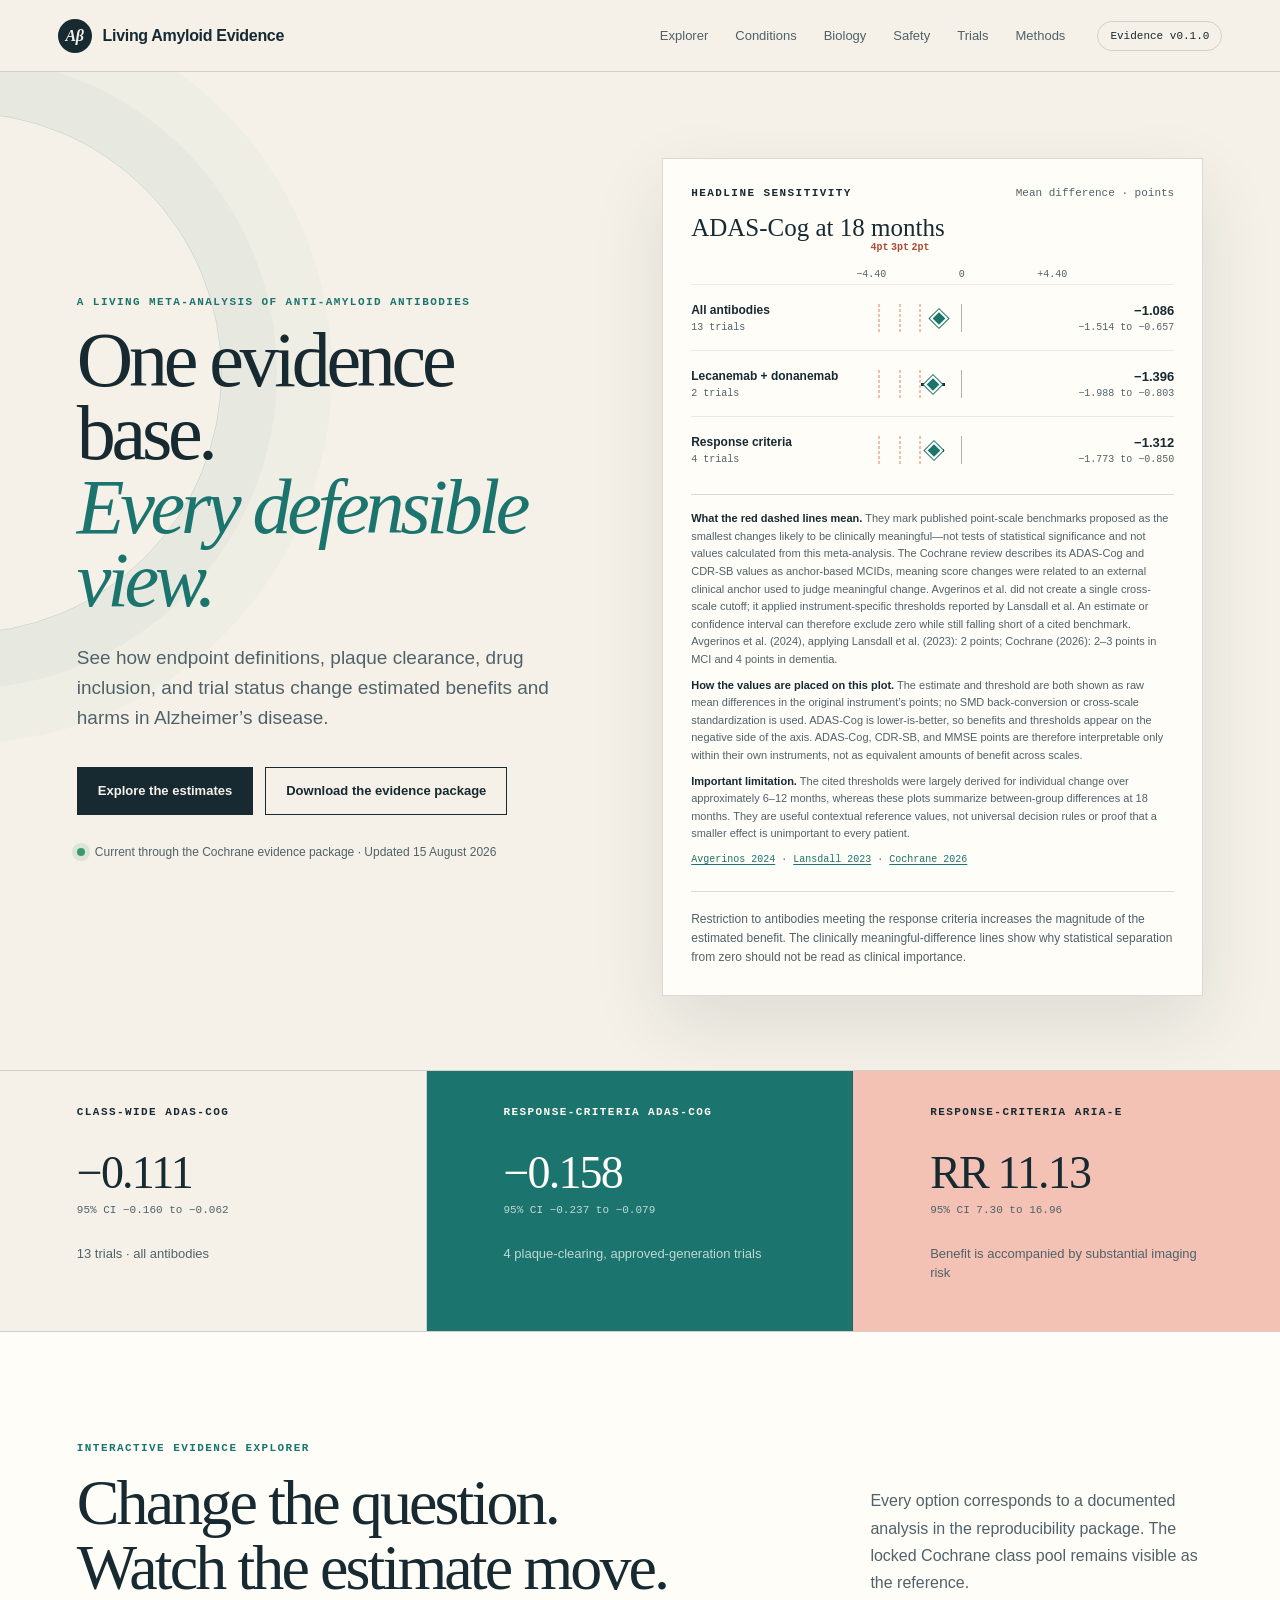
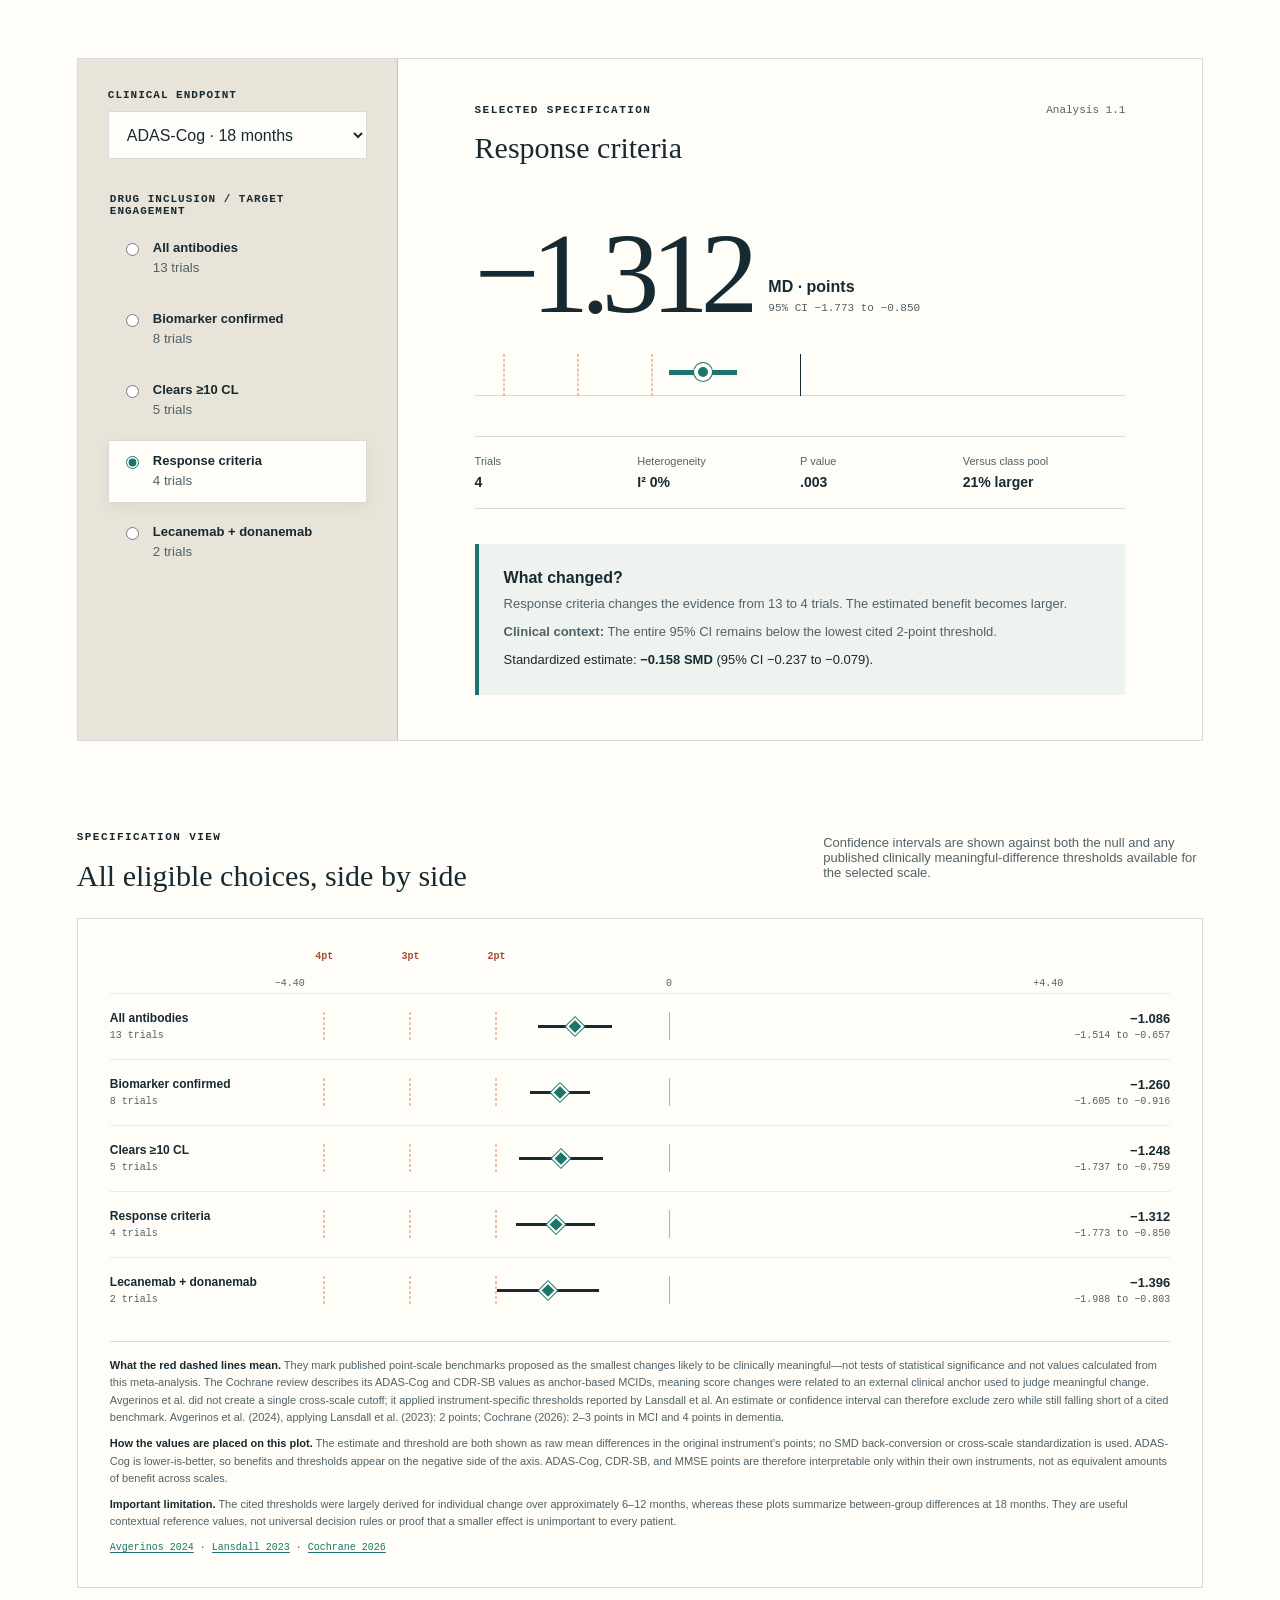
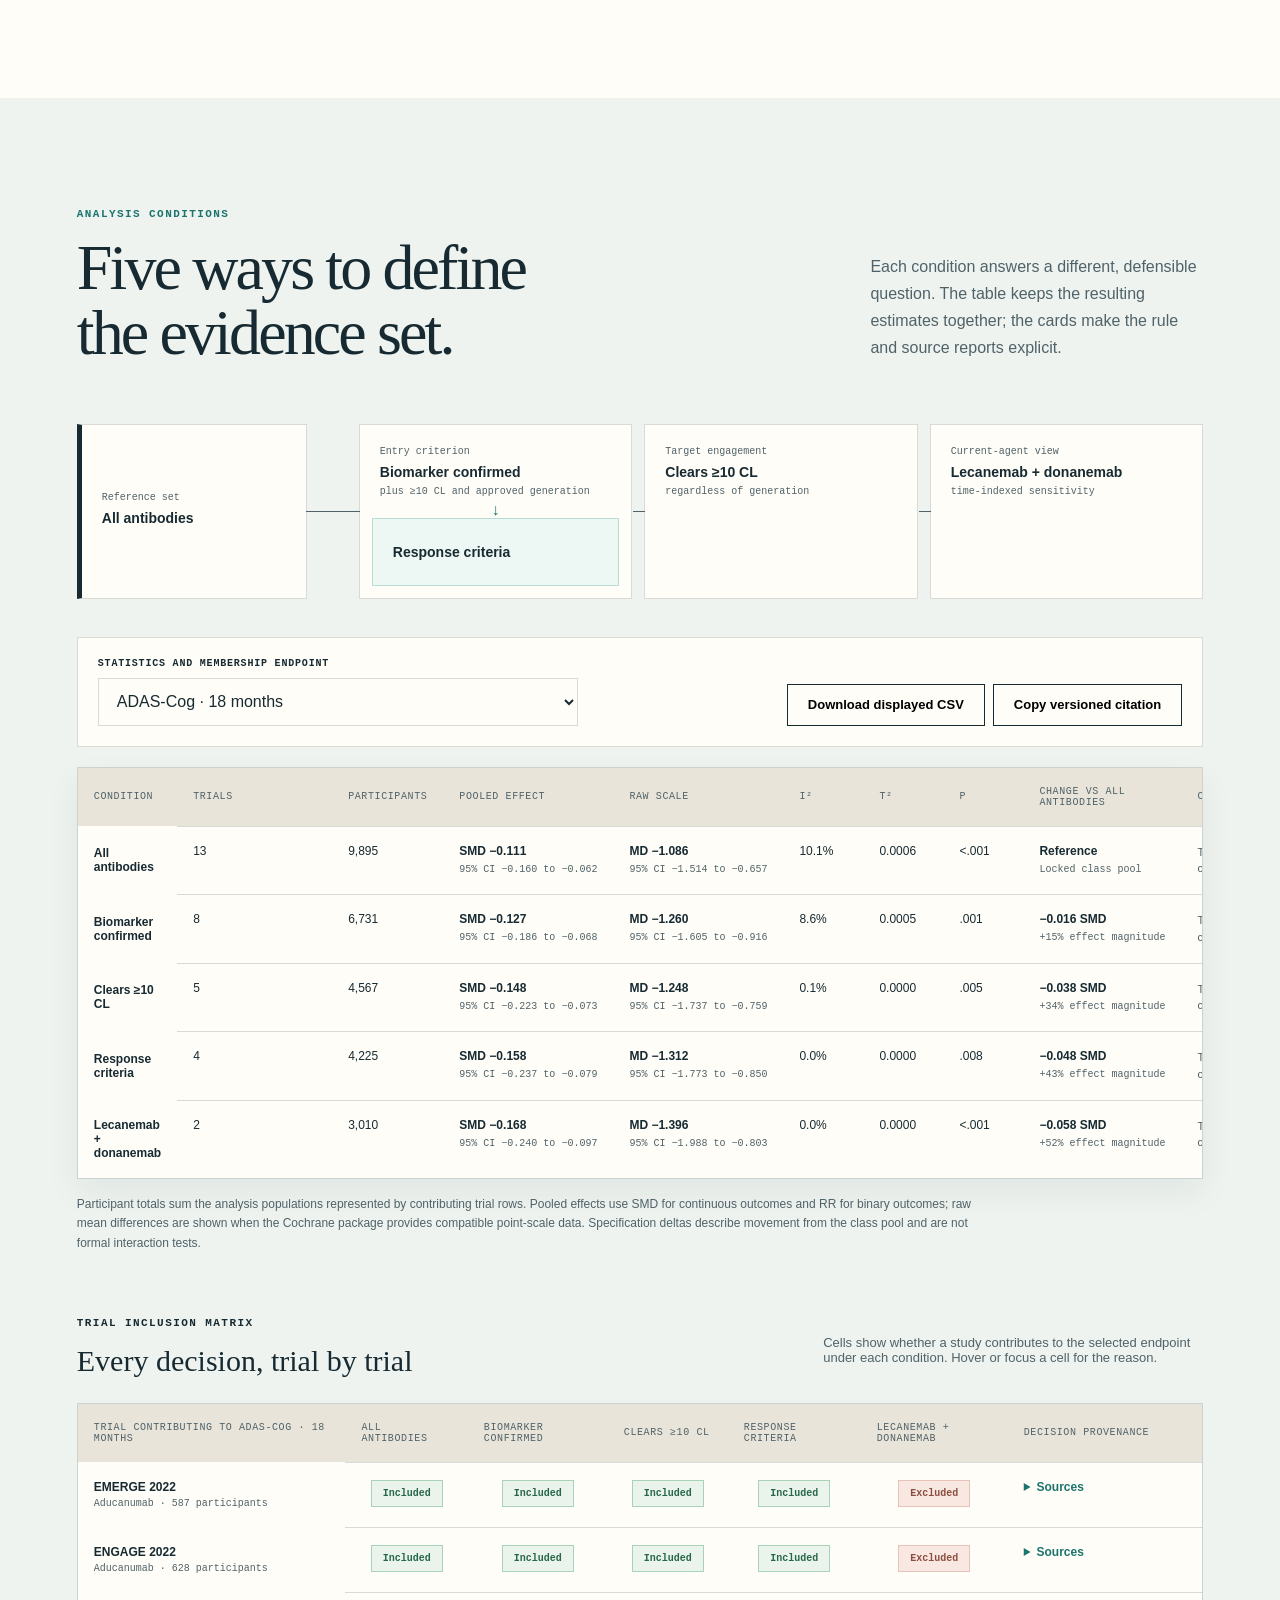
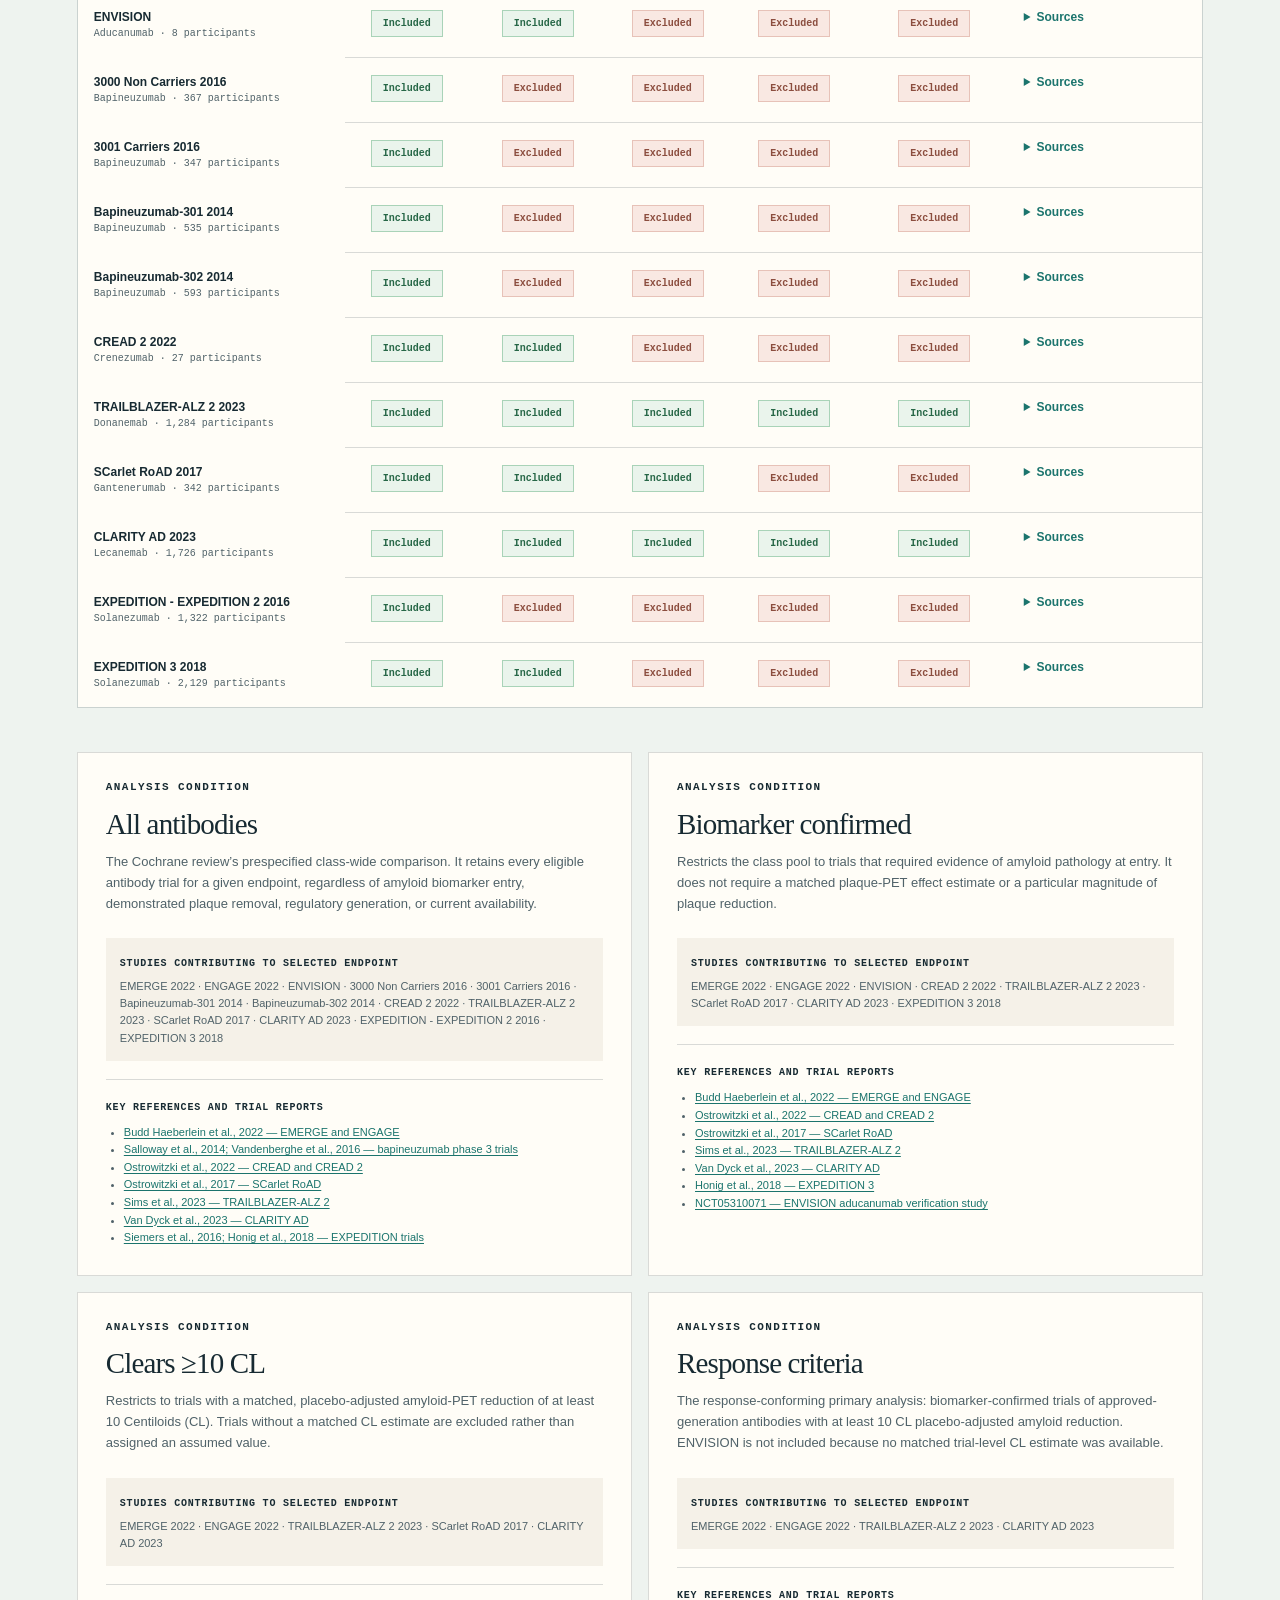
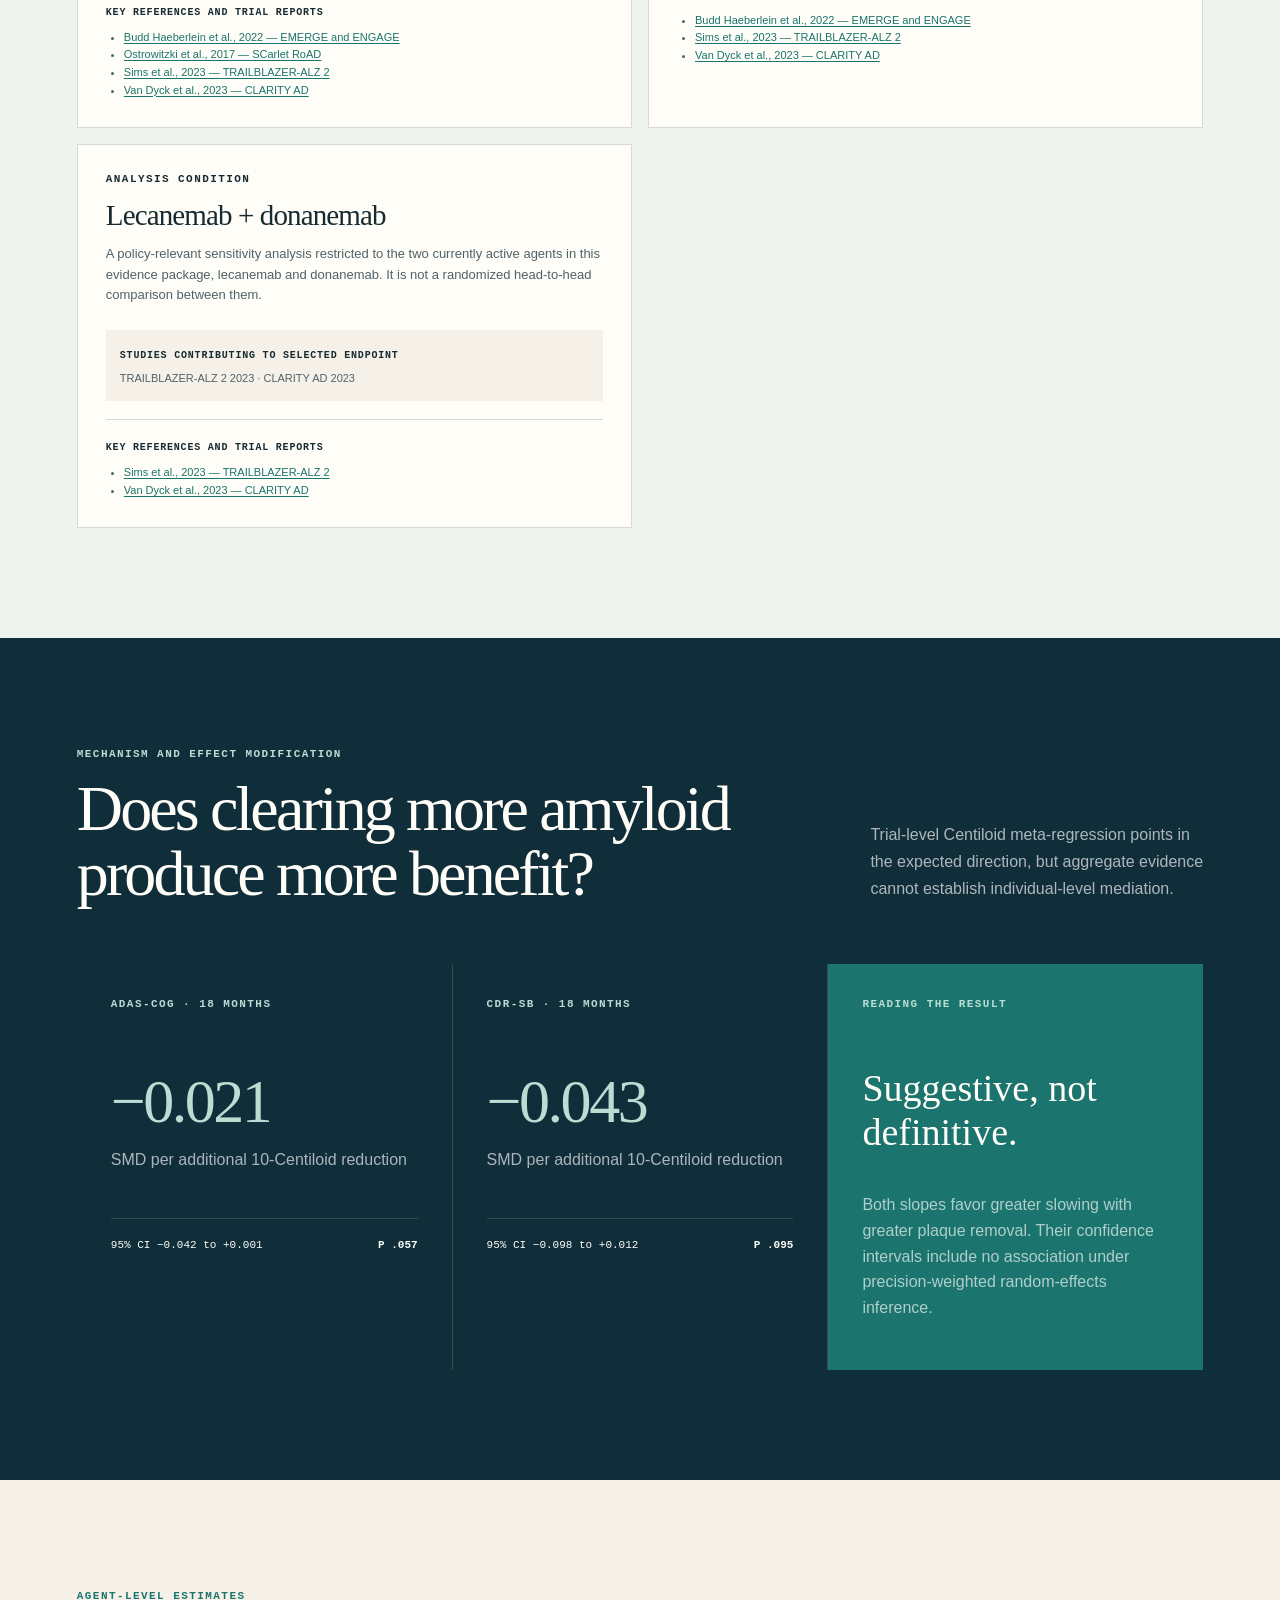
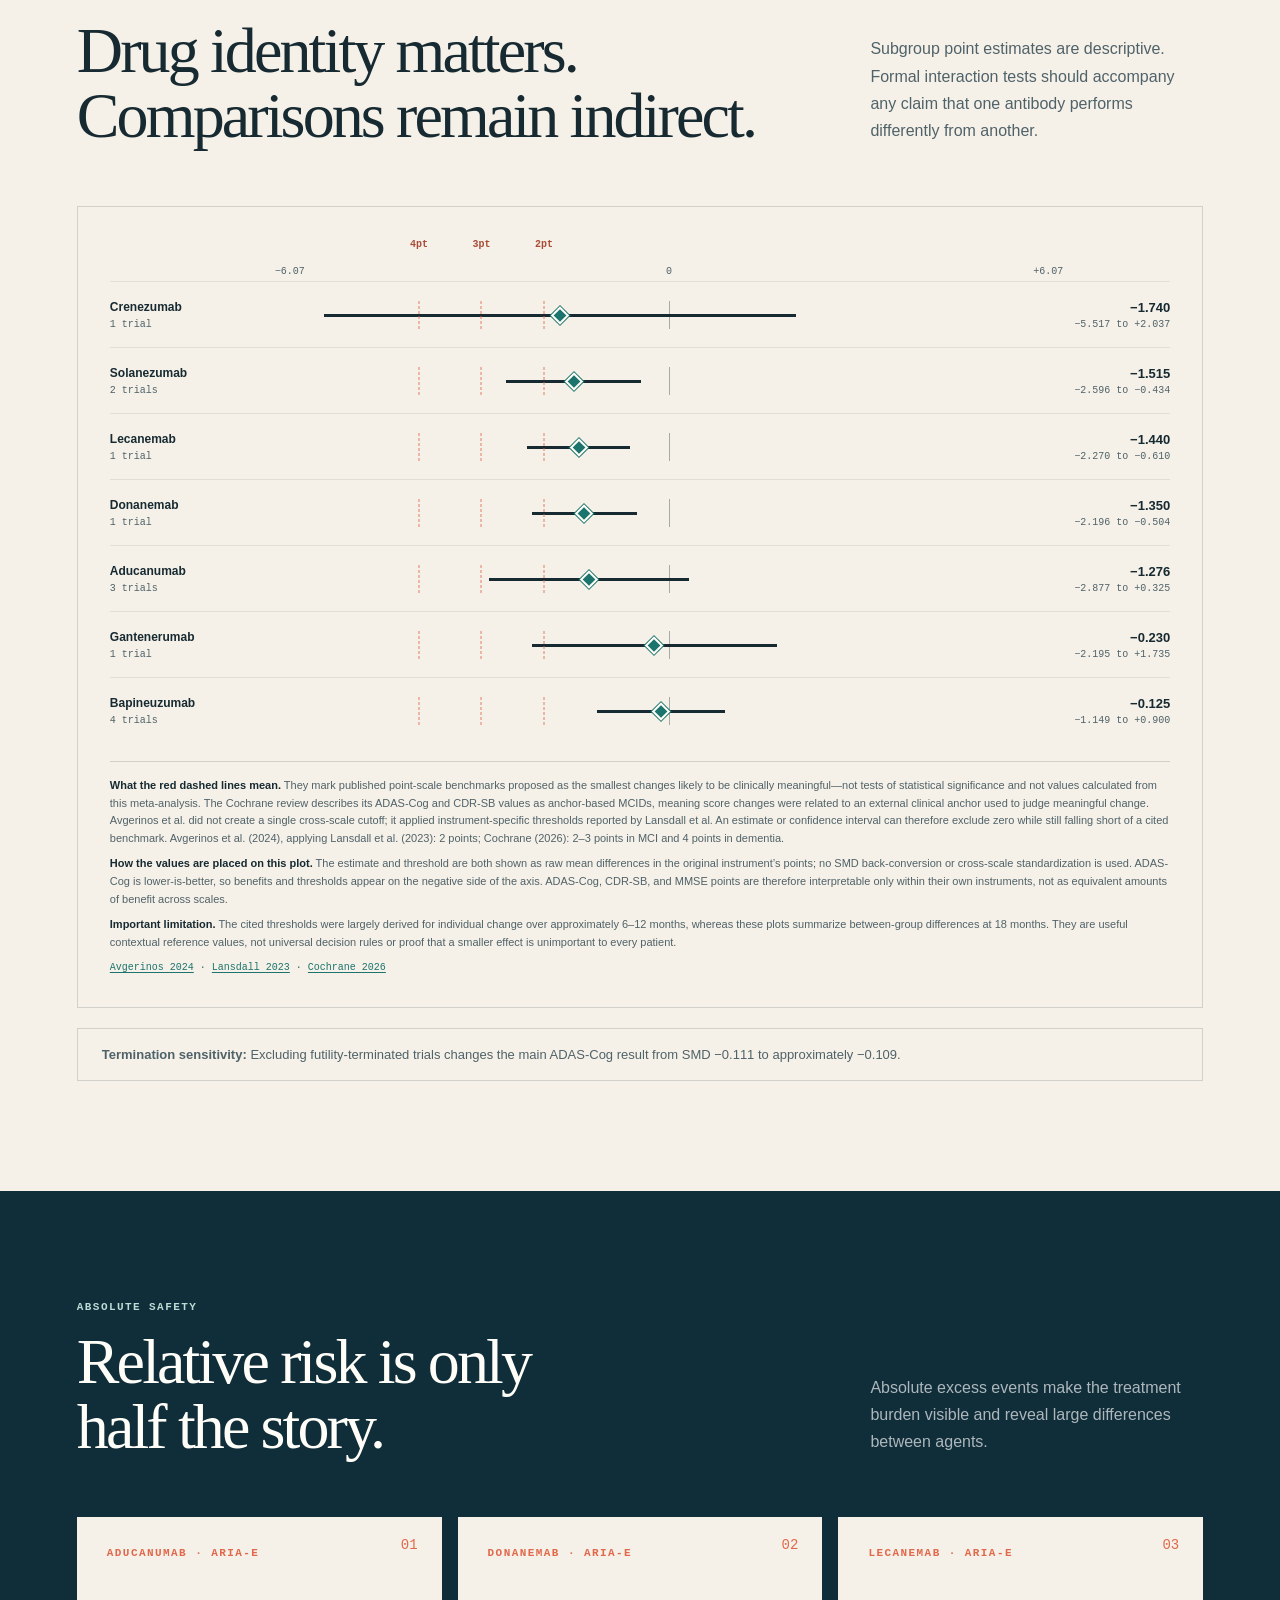
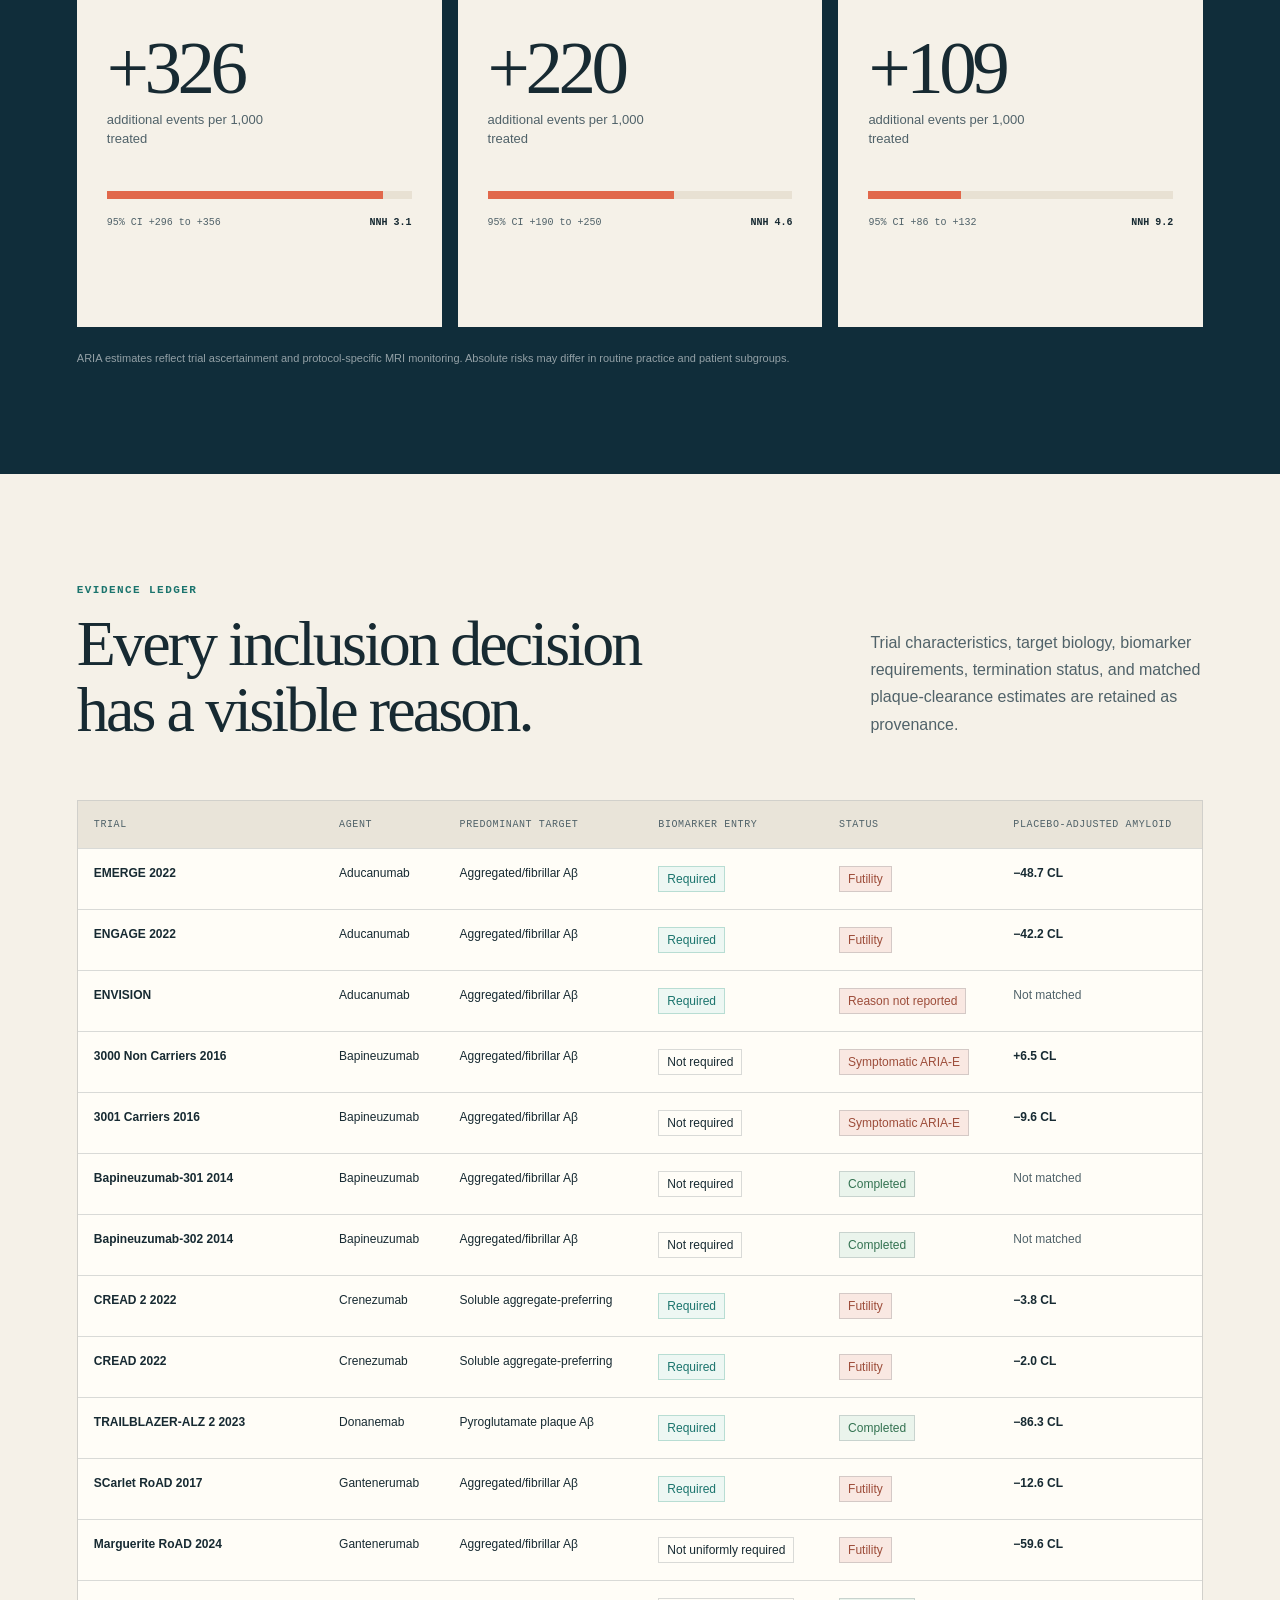
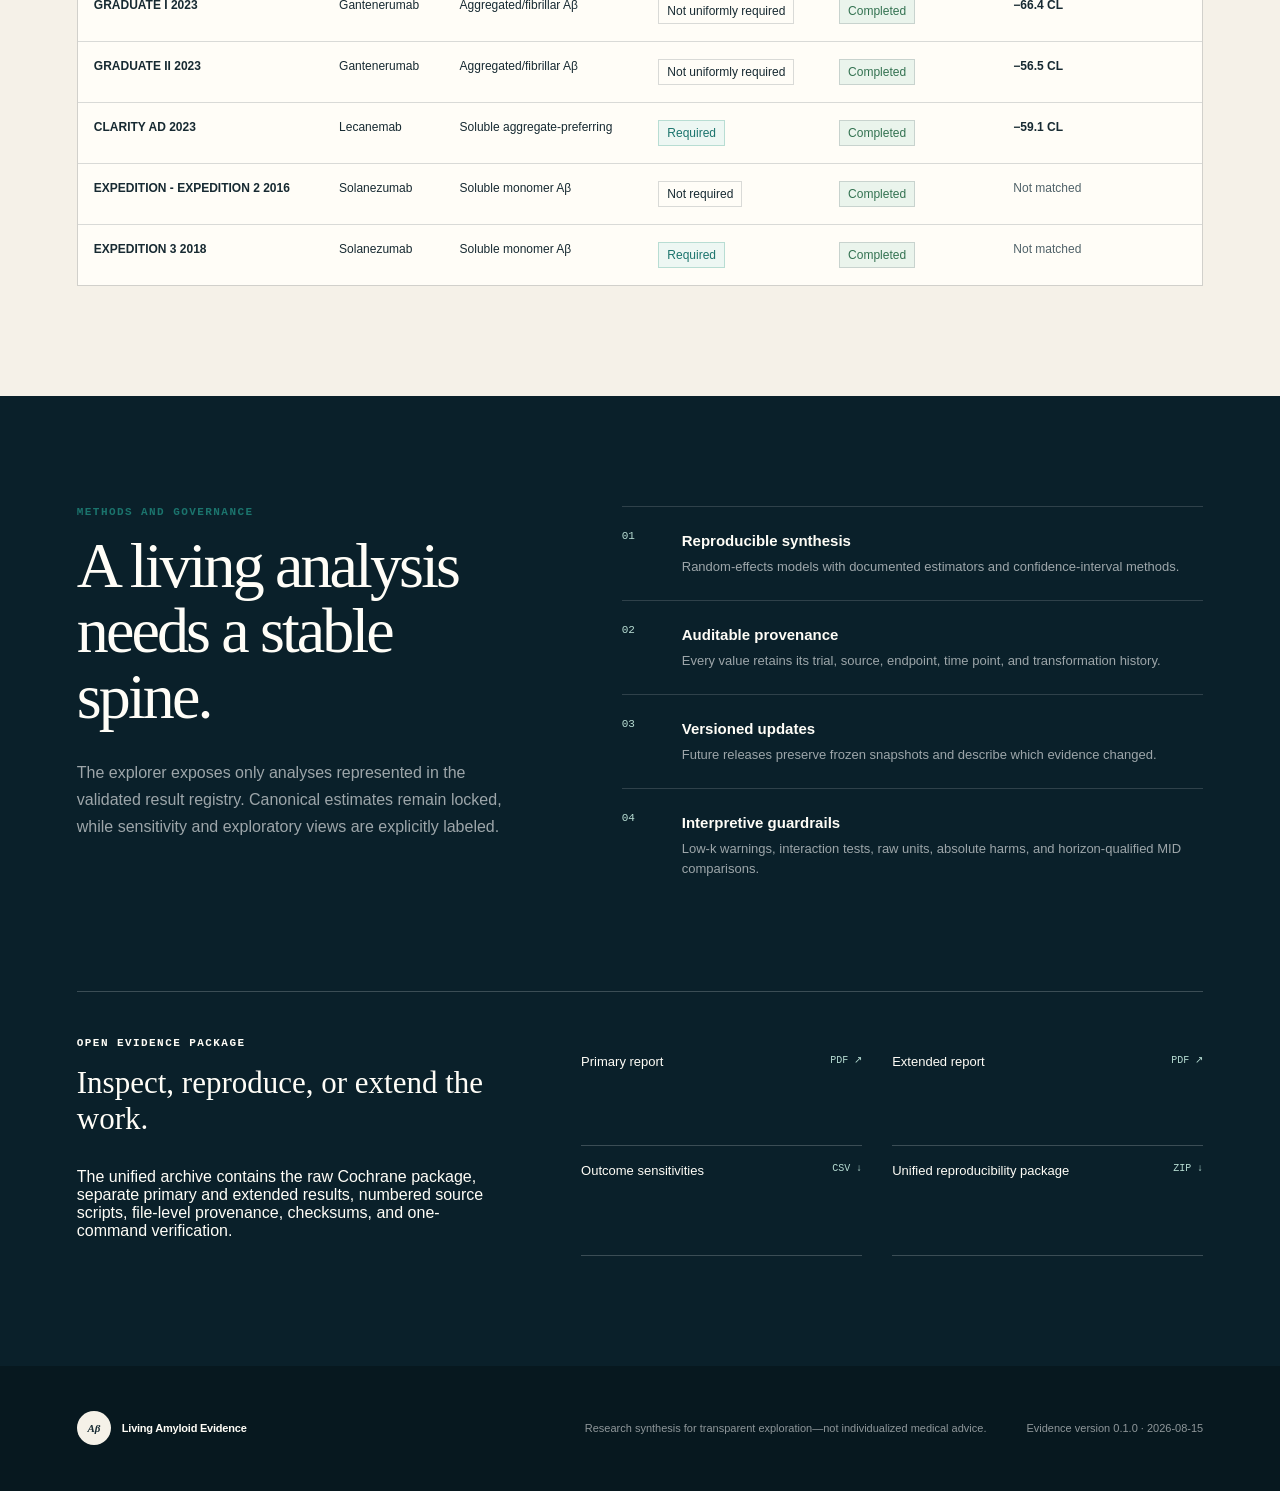
==== public/index.html @ e4ace188 "Add unified end-to-end reproducibility package" ====
<!doctype html>
<html lang="en">
<head>
  <meta charset="utf-8">
  <meta name="viewport" content="width=device-width, initial-scale=1">
  <meta name="description" content="Explore how analytic choices change estimated benefits and harms of anti-amyloid antibodies in Alzheimer’s disease.">
  <meta property="og:type" content="website">
  <meta property="og:title" content="Living Amyloid Evidence">
  <meta property="og:description" content="One evidence base. Every defensible view.">
  <meta property="og:image" content="/og.png">
  <meta name="twitter:card" content="summary_large_image">
  <meta name="twitter:title" content="Living Amyloid Evidence">
  <meta name="twitter:description" content="One evidence base. Every defensible view.">
  <meta name="twitter:image" content="/og.png">
  <title>Living Amyloid Evidence</title>
  <link rel="icon" href="favicon.png">
  <link rel="stylesheet" href="styles.css">
</head>
<body>
<main>
  <header class="site-header">
    <a class="brand" href="#top"><span class="brand-mark">Aβ</span><span>Living Amyloid Evidence</span></a>
    <nav aria-label="Primary navigation"><a href="#explorer">Explorer</a><a href="#conditions">Conditions</a><a href="#biology">Biology</a><a href="#safety">Safety</a><a href="#trials">Trials</a><a href="#methods">Methods</a></nav>
    <span class="version-pill">Evidence v0.1.0</span>
  </header>

  <section class="hero" id="top">
    <div class="hero-copy">
      <p class="kicker">A living meta-analysis of anti-amyloid antibodies</p>
      <h1>One evidence base.<br><em>Every defensible view.</em></h1>
      <p class="hero-lede">See how endpoint definitions, plaque clearance, drug inclusion, and trial status change estimated benefits and harms in Alzheimer’s disease.</p>
      <div class="hero-actions"><a class="button button-primary" href="#explorer">Explore the estimates</a><a class="button button-secondary" href="downloads/reproducibility-package.zip">Download the evidence package</a></div>
      <div class="status-line"><span class="status-dot"></span>Current through the Cochrane evidence package · Updated 15 August 2026</div>
    </div>
    <div class="hero-figure">
      <div class="figure-head"><div><p class="eyebrow">Headline sensitivity</p><h2>ADAS-Cog at 18 months</h2></div><span>Mean difference · points</span></div>
      <div id="hero-forest"></div>
      <p class="figure-note">Restriction to antibodies meeting the response criteria increases the magnitude of the estimated benefit. The clinically meaningful-difference lines show why statistical separation from zero should not be read as clinical importance.</p>
    </div>
  </section>

  <section class="headline-strip" aria-label="Key findings">
    <article class="stat-card"><p class="eyebrow">Class-wide ADAS-Cog</p><div class="stat-value">−0.111</div><p class="interval">95% CI −0.160 to −0.062</p><p>13 trials · all antibodies</p></article>
    <article class="stat-card stat-teal"><p class="eyebrow">Response-criteria ADAS-Cog</p><div class="stat-value">−0.158</div><p class="interval">95% CI −0.237 to −0.079</p><p>4 plaque-clearing, approved-generation trials</p></article>
    <article class="stat-card stat-coral"><p class="eyebrow">Response-criteria ARIA-E</p><div class="stat-value">RR 11.13</div><p class="interval">95% CI 7.30 to 16.96</p><p>Benefit is accompanied by substantial imaging risk</p></article>
  </section>

  <section class="section explorer-section" id="explorer">
    <div class="section-heading"><div><p class="kicker">Interactive evidence explorer</p><h2>Change the question.<br>Watch the estimate move.</h2></div><p>Every option corresponds to a documented analysis in the reproducibility package. The locked Cochrane class pool remains visible as the reference.</p></div>
    <div class="explorer-shell">
      <aside class="controls" aria-label="Analysis choices">
        <label><span>Clinical endpoint</span><select id="outcome-select"></select></label>
        <fieldset><legend>Drug inclusion / target engagement</legend><div id="scenario-controls"></div></fieldset>
      </aside>
      <div class="result-panel" id="selected-result" aria-live="polite"></div>
    </div>
    <div class="all-specifications">
      <div class="subhead"><div><p class="eyebrow">Specification view</p><h3>All eligible choices, side by side</h3></div><p>Confidence intervals are shown against both the null and any published clinically meaningful-difference thresholds available for the selected scale.</p></div>
      <div class="forest-card" id="specification-forest"></div>
    </div>
  </section>

  <section class="section conditions-section" id="conditions">
    <div class="section-heading"><div><p class="kicker">Analysis conditions</p><h2>Five ways to define<br>the evidence set.</h2></div><p>Each condition answers a different, defensible question. The table keeps the resulting estimates together; the cards make the rule and source reports explicit.</p></div>
    <div class="condition-map" aria-label="Relationship among analysis conditions">
      <div class="condition-map-root"><span>Reference set</span><strong>All antibodies</strong></div>
      <div class="condition-map-branches">
        <div class="condition-map-branch"><span>Entry criterion</span><strong>Biomarker confirmed</strong><small>plus ≥10 CL and approved generation</small><div class="condition-map-child"><strong>Response criteria</strong></div></div>
        <div class="condition-map-branch"><span>Target engagement</span><strong>Clears ≥10 CL</strong><small>regardless of generation</small></div>
        <div class="condition-map-branch"><span>Current-agent view</span><strong>Lecanemab + donanemab</strong><small>time-indexed sensitivity</small></div>
      </div>
    </div>
    <div class="condition-toolbar">
      <label><span>Statistics and membership endpoint</span><select id="condition-outcome-select"></select></label>
      <div class="condition-actions"><button class="button button-secondary" id="download-condition-csv" type="button">Download displayed CSV</button><button class="button button-secondary" id="copy-condition-citation" type="button">Copy versioned citation</button></div>
    </div>
    <div id="condition-statistics" aria-live="polite"></div>
    <div class="condition-matrix-block"><div class="subhead"><div><p class="eyebrow">Trial inclusion matrix</p><h3>Every decision, trial by trial</h3></div><p>Cells show whether a study contributes to the selected endpoint under each condition. Hover or focus a cell for the reason.</p></div><div id="condition-matrix"></div></div>
    <div class="condition-cards" id="condition-cards"></div>
  </section>

  <section class="section biology-section" id="biology">
    <div class="section-heading light-heading"><div><p class="kicker">Mechanism and effect modification</p><h2>Does clearing more amyloid<br>produce more benefit?</h2></div><p>Trial-level Centiloid meta-regression points in the expected direction, but aggregate evidence cannot establish individual-level mediation.</p></div>
    <div class="biology-grid" id="biology-grid"></div>
  </section>

  <section class="section" id="agents">
    <div class="section-heading"><div><p class="kicker">Agent-level estimates</p><h2>Drug identity matters.<br>Comparisons remain indirect.</h2></div><p>Subgroup point estimates are descriptive. Formal interaction tests should accompany any claim that one antibody performs differently from another.</p></div>
    <div class="forest-card agent-card" id="agent-forest"></div>
    <div class="termination-note"><strong>Termination sensitivity:</strong> Excluding futility-terminated trials changes the main ADAS-Cog result from SMD −0.111 to approximately −0.109.</div>
  </section>

  <section class="section safety-section" id="safety">
    <div class="section-heading light-heading"><div><p class="kicker">Absolute safety</p><h2>Relative risk is only<br>half the story.</h2></div><p>Absolute excess events make the treatment burden visible and reveal large differences between agents.</p></div>
    <div class="safety-grid" id="safety-grid"></div>
    <p class="section-footnote">ARIA estimates reflect trial ascertainment and protocol-specific MRI monitoring. Absolute risks may differ in routine practice and patient subgroups.</p>
  </section>

  <section class="section trials-section" id="trials">
    <div class="section-heading"><div><p class="kicker">Evidence ledger</p><h2>Every inclusion decision<br>has a visible reason.</h2></div><p>Trial characteristics, target biology, biomarker requirements, termination status, and matched plaque-clearance estimates are retained as provenance.</p></div>
    <div class="table-wrap"><table><thead><tr><th>Trial</th><th>Agent</th><th>Predominant target</th><th>Biomarker entry</th><th>Status</th><th>Placebo-adjusted amyloid</th></tr></thead><tbody id="trial-table"></tbody></table></div>
  </section>

  <section class="section methods-section" id="methods">
    <div class="methods-grid">
      <div><p class="kicker">Methods and governance</p><h2>A living analysis needs a stable spine.</h2><p>The explorer exposes only analyses represented in the validated result registry. Canonical estimates remain locked, while sensitivity and exploratory views are explicitly labeled.</p></div>
      <div class="method-list">
        <div><span>01</span><p><strong>Reproducible synthesis</strong>Random-effects models with documented estimators and confidence-interval methods.</p></div>
        <div><span>02</span><p><strong>Auditable provenance</strong>Every value retains its trial, source, endpoint, time point, and transformation history.</p></div>
        <div><span>03</span><p><strong>Versioned updates</strong>Future releases preserve frozen snapshots and describe which evidence changed.</p></div>
        <div><span>04</span><p><strong>Interpretive guardrails</strong>Low-k warnings, interaction tests, raw units, absolute harms, and horizon-qualified MID comparisons.</p></div>
      </div>
    </div>
    <div class="downloads"><div><p class="eyebrow">Open evidence package</p><h3>Inspect, reproduce, or extend the work.</h3><p>The unified archive contains the raw Cochrane package, separate primary and extended results, numbered source scripts, file-level provenance, checksums, and one-command verification.</p></div><div class="download-links"><a href="downloads/primary-reanalysis-report.pdf">Primary report <span>PDF ↗</span></a><a href="downloads/extended-reanalysis-report.pdf">Extended report <span>PDF ↗</span></a><a href="downloads/outcome-sensitivities.csv">Outcome sensitivities <span>CSV ↓</span></a><a href="downloads/reproducibility-package.zip">Unified reproducibility package <span>ZIP ↓</span></a></div></div>
  </section>

  <footer><div class="brand"><span class="brand-mark">Aβ</span><span>Living Amyloid Evidence</span></div><p>Research synthesis for transparent exploration—not individualized medical advice.</p><p>Evidence version 0.1.0 · 2026-08-15</p></footer>
</main>
<script src="evidence-inline.js"></script>
<script src="app.js" defer></script>
</body>
</html>
---- public/styles.css ----
:root {
  --paper: #f5f1e8;
  --paper-deep: #e8e1d3;
  --ink: #172a32;
  --ink-soft: #506269;
  --navy: #102d3a;
  --teal: #1b746d;
  --teal-light: #b8ddd3;
  --coral: #e1684b;
  --coral-light: #f3c2b4;
  --white: #fffdf7;
  --line: rgba(23, 42, 50, 0.16);
}

* { box-sizing: border-box; }
html { scroll-behavior: smooth; }
body { margin: 0; background: var(--paper); color: var(--ink); font-family: Arial, sans-serif; }
a { color: inherit; text-decoration: none; }
button, select, input { font: inherit; }

.site-header { min-height: 72px; padding: 0 4.5vw; display: flex; align-items: center; gap: 32px; border-bottom: 1px solid var(--line); position: sticky; top: 0; z-index: 20; background: rgba(245, 241, 232, .94); backdrop-filter: blur(12px); }
.brand { display: inline-flex; align-items: center; gap: 11px; font-weight: 750; letter-spacing: -.02em; white-space: nowrap; }
.brand-mark { width: 34px; height: 34px; display: grid; place-items: center; border-radius: 50%; color: var(--paper); background: var(--ink); font-family: Georgia, serif; font-style: italic; }
.site-header nav { display: flex; gap: 27px; margin-left: auto; font-size: 13px; color: var(--ink-soft); }
.site-header nav a:hover { color: var(--coral); }
.version-pill { padding: 8px 12px; border: 1px solid var(--line); border-radius: 999px; font: 11px monospace; }

.hero { min-height: 720px; padding: 86px 6vw 74px; display: grid; grid-template-columns: 1.05fr .95fr; gap: 7vw; align-items: center; overflow: hidden; position: relative; }
.hero::before { content: ""; width: 520px; height: 520px; border: 1px solid rgba(27,116,109,.18); border-radius: 50%; position: absolute; left: -300px; top: 40px; box-shadow: 0 0 0 55px rgba(27,116,109,.035), 0 0 0 110px rgba(27,116,109,.025); }
.hero-copy, .hero-figure { position: relative; }
.kicker, .eyebrow { margin: 0 0 14px; font: 700 11px/1.2 monospace; text-transform: uppercase; letter-spacing: .13em; }
.kicker { color: var(--teal); }
h1, h2, h3, p { margin-top: 0; }
h1 { margin-bottom: 26px; max-width: 760px; font: 500 clamp(54px, 6.1vw, 92px)/.94 Georgia, serif; letter-spacing: -.055em; }
h1 em { color: var(--teal); font-weight: 400; }
.hero-lede { max-width: 650px; color: var(--ink-soft); font-size: 19px; line-height: 1.6; }
.hero-actions { display: flex; gap: 12px; flex-wrap: wrap; margin-top: 33px; }
.button { display: inline-flex; min-height: 48px; padding: 0 20px; justify-content: center; align-items: center; border: 1px solid var(--ink); font-size: 13px; font-weight: 700; transition: .2s ease; }
.button-primary { color: var(--paper); background: var(--ink); }
.button-primary:hover { background: var(--teal); border-color: var(--teal); }
.button-secondary:hover { background: var(--white); }
.status-line { display: flex; align-items: center; gap: 10px; margin-top: 30px; color: var(--ink-soft); font-size: 12px; }
.status-dot { width: 8px; height: 8px; border-radius: 50%; background: #3b9a6d; box-shadow: 0 0 0 5px rgba(59,154,109,.14); }

.hero-figure { padding: 28px; background: var(--white); border: 1px solid var(--line); box-shadow: 0 28px 70px rgba(23,42,50,.10); }
.figure-head, .result-topline, .subhead { display: flex; align-items: flex-start; justify-content: space-between; gap: 24px; }
.figure-head h2 { margin: 0; font: 500 25px Georgia, serif; }
.figure-head > span, .analysis-id { color: var(--ink-soft); font: 11px monospace; }
.hero-axis { margin: 28px 108px 8px 165px; display: flex; justify-content: space-between; color: var(--ink-soft); font: 10px monospace; }
.figure-note { margin: 24px 0 0; padding-top: 18px; border-top: 1px solid var(--line); color: var(--ink-soft); font-size: 12px; line-height: 1.6; }

.headline-strip { display: grid; grid-template-columns: repeat(3, 1fr); border-top: 1px solid var(--line); border-bottom: 1px solid var(--line); }
.stat-card { min-height: 260px; padding: 35px 6vw; border-right: 1px solid var(--line); }
.stat-card:last-child { border-right: 0; }
.stat-value { margin: 26px 0 5px; font: 500 46px Georgia, serif; letter-spacing: -.04em; }
.stat-card .interval { color: var(--ink-soft); font: 11px monospace; }
.stat-card > p:last-child { max-width: 320px; margin-top: 28px; color: var(--ink-soft); font-size: 13px; line-height: 1.5; }
.stat-teal { background: var(--teal); color: var(--white); }
.stat-teal .interval, .stat-teal > p:last-child { color: rgba(255,255,255,.72); }
.stat-coral { background: var(--coral-light); }

.section { padding: 110px 6vw; }
.section-heading { display: grid; grid-template-columns: 1.35fr .65fr; gap: 8vw; align-items: end; margin-bottom: 58px; }
.section-heading h2 { margin: 0; font: 500 clamp(42px, 5vw, 68px)/1.02 Georgia, serif; letter-spacing: -.045em; }
.section-heading > p { margin: 0 0 4px; color: var(--ink-soft); line-height: 1.7; }

.explorer-section { background: var(--white); }
.explorer-shell { display: grid; grid-template-columns: 320px 1fr; border: 1px solid var(--line); min-height: 610px; }
.controls { padding: 30px; background: #e9e4d9; border-right: 1px solid var(--line); }
.controls > label > span, fieldset legend { display: block; margin-bottom: 10px; font: 700 11px monospace; text-transform: uppercase; letter-spacing: .09em; }
select { width: 100%; min-height: 48px; padding: 0 14px; border: 1px solid var(--line); background: var(--white); color: var(--ink); border-radius: 0; }
fieldset { border: 0; padding: 0; margin: 34px 0 0; }
.radio-card { min-height: 63px; margin-bottom: 8px; padding: 12px; display: flex; gap: 11px; align-items: flex-start; border: 1px solid transparent; cursor: pointer; }
.radio-card input { accent-color: var(--teal); margin-top: 3px; }
.radio-card span { display: flex; flex-direction: column; gap: 4px; }
.radio-card strong { font-size: 13px; line-height: 1.25; }
.radio-card small { color: var(--ink-soft); }
.radio-selected { background: var(--white); border-color: var(--line); box-shadow: 0 5px 15px rgba(23,42,50,.05); }
.result-panel { padding: 45px 6vw; }
.result-topline h3, .subhead h3 { margin: 0; font: 500 30px Georgia, serif; }
.big-estimate { margin: 68px 0 35px; display: flex; align-items: flex-end; gap: 18px; }
.big-estimate > span { font: 500 clamp(72px, 9vw, 128px)/.7 Georgia, serif; letter-spacing: -.07em; }
.big-estimate > div { display: flex; flex-direction: column; gap: 6px; }
.big-estimate small { color: var(--ink-soft); font: 11px monospace; }
.estimate-ruler { height: 42px; margin: 40px 0; position: relative; border-bottom: 1px solid var(--line); }
.ruler-null { width: 1px; height: 42px; position: absolute; left: 50%; bottom: -1px; background: var(--ink); }
.ruler-ci { height: 5px; position: absolute; top: 16px; background: var(--teal); }
.ruler-point { width: 18px; height: 18px; position: absolute; top: 9px; transform: translateX(-50%); border: 4px solid var(--white); border-radius: 50%; background: var(--teal); box-shadow: 0 0 0 1px var(--teal); }
.metric-grid { display: grid; grid-template-columns: repeat(4, 1fr); border-top: 1px solid var(--line); border-bottom: 1px solid var(--line); }
.metric-grid div { padding: 18px 16px 18px 0; display: flex; flex-direction: column; gap: 7px; }
.metric-grid span { color: var(--ink-soft); font-size: 11px; }
.metric-grid strong { font-size: 14px; }
.interpretation { margin-top: 35px; padding: 25px; background: #eef3ef; border-left: 4px solid var(--teal); }
.interpretation p { margin: 7px 0 0; max-width: 760px; color: var(--ink-soft); font-size: 13px; line-height: 1.6; }
.interpretation .raw-note { color: var(--ink); }
.all-specifications { margin-top: 90px; }
.subhead { align-items: end; margin-bottom: 25px; }
.subhead > p { max-width: 380px; color: var(--ink-soft); font-size: 13px; }

.conditions-section { background: #eef3ef; }
.condition-map { margin-bottom: 38px; display: grid; grid-template-columns: 230px 1fr; gap: 52px; align-items: stretch; }
.condition-map-root, .condition-map-branch, .condition-map-child { padding: 20px; position: relative; border: 1px solid var(--line); background: var(--white); }
.condition-map-root { display: flex; flex-direction: column; justify-content: center; border-left: 5px solid var(--ink); }
.condition-map-root::after { content: ""; width: 52px; position: absolute; top: 50%; left: 100%; border-top: 1px solid var(--ink-soft); }
.condition-map span, .condition-map small { display: block; color: var(--ink-soft); font: 10px/1.45 monospace; }
.condition-map strong { display: block; margin: 5px 0; font-size: 14px; }
.condition-map-branches { display: grid; grid-template-columns: repeat(3, minmax(0,1fr)); gap: 12px; }
.condition-map-branch::before { content: ""; width: 12px; position: absolute; top: 50%; right: 100%; border-top: 1px solid var(--ink-soft); }
.condition-map-child { margin: 18px -8px -8px; border-color: var(--teal-light); background: #edf7f3; }
.condition-map-child::before { content: "↓"; position: absolute; bottom: 100%; left: 50%; color: var(--teal); transform: translateX(-50%); }
.condition-toolbar { margin-bottom: 20px; padding: 20px; display: flex; align-items: end; justify-content: space-between; gap: 24px; border: 1px solid var(--line); background: var(--white); }
.condition-toolbar label { min-width: min(480px, 100%); }
.condition-toolbar label > span { display: block; margin-bottom: 9px; font: 700 10px monospace; text-transform: uppercase; letter-spacing: .08em; }
.condition-actions { display: flex; gap: 8px; flex-wrap: wrap; justify-content: flex-end; }
.condition-actions .button { min-height: 42px; background: transparent; cursor: pointer; }
.condition-table-wrap { box-shadow: 0 14px 32px rgba(23,42,50,.06); }
.condition-table-wrap th[scope="row"] { color: var(--ink); background: var(--white); font: 700 12px Arial, sans-serif; text-transform: none; letter-spacing: 0; }
.condition-table-wrap td { min-width: 155px; }
.condition-table-wrap td small { display: block; margin-top: 5px; color: var(--ink-soft); font: 10px/1.45 monospace; white-space: nowrap; }
.condition-table-wrap td:nth-child(3), .condition-table-wrap td:nth-child(6), .condition-table-wrap td:nth-child(7), .condition-table-wrap td:nth-child(8) { min-width: 80px; }
.threshold-status { display: block; min-width: 235px; color: var(--ink-soft); font-size: 11px; line-height: 1.5; }
.condition-table-note { max-width: 920px; margin: 16px 0 0; color: var(--ink-soft); font-size: 12px; line-height: 1.6; }
.condition-matrix-block { margin-top: 64px; }
.matrix-wrap table { min-width: 1160px; }
.matrix-wrap th[scope="row"] { min-width: 220px; color: var(--ink); background: var(--white); font: 400 12px Arial, sans-serif; text-transform: none; letter-spacing: 0; }
.matrix-wrap th[scope="row"] strong, .matrix-wrap th[scope="row"] small { display: block; }
.matrix-wrap th[scope="row"] small { margin-top: 4px; color: var(--ink-soft); font: 10px monospace; }
.matrix-wrap td { min-width: 120px; text-align: center; }
.matrix-wrap td:last-child { min-width: 230px; text-align: left; }
.matrix-decision { min-width: 72px; padding: 7px 9px; display: inline-flex; justify-content: center; position: relative; border: 1px solid; font: 700 10px monospace; cursor: help; outline: 0; }
.matrix-included { color: #276747; border-color: #a9d3b8; background: #eaf4ec; }
.matrix-excluded { color: #8b4d3e; border-color: #e7c2b8; background: #f9e8e2; }
.matrix-tooltip { width: 245px; padding: 11px 13px; display: none; position: absolute; left: 50%; bottom: calc(100% + 8px); z-index: 20; color: var(--white); background: var(--ink); font: 11px/1.45 Arial, sans-serif; text-align: left; transform: translateX(-50%); box-shadow: 0 10px 25px rgba(23,42,50,.2); }
.matrix-decision:hover .matrix-tooltip, .matrix-decision:focus-visible .matrix-tooltip { display: block; }
.matrix-decision:focus-visible { outline: 2px solid rgba(27,116,109,.35); outline-offset: 2px; }
.provenance summary { color: var(--teal); font-weight: 700; cursor: pointer; }
.provenance dl { min-width: 330px; margin: 12px 0 0; padding: 13px; position: absolute; right: 24px; z-index: 10; border: 1px solid var(--line); background: var(--white); box-shadow: 0 12px 30px rgba(23,42,50,.14); }
.provenance dl div { margin-bottom: 9px; }
.provenance dl div:last-child { margin-bottom: 0; }
.provenance dt { color: var(--ink-soft); font: 700 9px monospace; text-transform: uppercase; }
.provenance dd { margin: 2px 0 0; font-size: 10px; line-height: 1.45; }
.provenance a { color: var(--teal); text-decoration: underline; }
.condition-cards { margin-top: 44px; display: grid; grid-template-columns: repeat(2, minmax(0, 1fr)); gap: 16px; }
.condition-card { min-height: 275px; padding: 28px; border: 1px solid var(--line); background: var(--white); }
.condition-card h3 { margin: 0 0 13px; font: 500 29px/1.05 Georgia, serif; letter-spacing: -.03em; }
.condition-card > p:not(.eyebrow) { max-width: 600px; margin-bottom: 24px; color: var(--ink-soft); font-size: 13px; line-height: 1.6; }
.condition-references { padding-top: 16px; border-top: 1px solid var(--line); }
.condition-study-list { margin-bottom: 18px; padding: 14px; background: var(--paper); }
.condition-study-list strong, .condition-references > strong { font: 700 10px monospace; text-transform: uppercase; letter-spacing: .08em; }
.condition-study-list p { margin: 8px 0 0; color: var(--ink-soft); font-size: 11px; line-height: 1.55; }
.condition-references > strong { font: 700 10px monospace; text-transform: uppercase; letter-spacing: .08em; }
.condition-references ul { margin: 10px 0 0; padding-left: 18px; color: var(--ink-soft); font-size: 11px; line-height: 1.6; }
.condition-references a { color: var(--teal); text-decoration: underline; text-underline-offset: 2px; }

.forest-card { padding: 32px; border: 1px solid var(--line); background: var(--white); }
.forest-axis { height: 42px; margin-left: 180px; margin-right: 122px; position: relative; color: var(--ink-soft); font: 10px monospace; }
.forest-axis span { position: absolute; }
.forest-axis .axis-limit, .forest-axis .axis-null { bottom: 4px; transform: translateX(-50%); }
.forest-axis .axis-limit-right { transform: translateX(50%); }
.threshold-axis-label { top: 0; width: 38px; color: #a94b37; text-align: center; font: 700 10px/1.2 monospace; transform: translateX(-50%); }
.forest-row { min-height: 66px; display: grid; grid-template-columns: 165px minmax(180px, 1fr) 108px; gap: 15px; align-items: center; border-top: 1px solid rgba(23,42,50,.09); }
.forest-label, .forest-value { display: flex; flex-direction: column; gap: 4px; }
.forest-label strong { font-size: 12px; line-height: 1.25; }
.forest-label span, .forest-value span { color: var(--ink-soft); font: 10px monospace; }
.forest-value { text-align: right; }
.forest-value strong { font-size: 13px; }
.forest-track { height: 28px; position: relative; }
.null-line { width: 1px; height: 28px; position: absolute; left: 50%; top: 0; background: rgba(23,42,50,.35); }
.meaningful-line { width: 14px; height: 28px; margin-left: -7px; position: absolute; top: 0; z-index: 5; cursor: help; outline: 0; }
.meaningful-line::before { content: ""; height: 100%; position: absolute; top: 0; left: 50%; border-left: 1px dashed var(--coral); opacity: .85; transform: translateX(-50%); transition: border-width .12s ease, opacity .12s ease; }
.meaningful-line:hover::before, .meaningful-line:focus-visible::before { border-left-width: 3px; opacity: 1; }
.meaningful-line:focus-visible { outline: 2px solid rgba(225,104,75,.28); outline-offset: 2px; }
.threshold-tooltip { width: 270px; padding: 12px 14px; display: none; position: absolute; bottom: calc(100% + 9px); z-index: 30; color: var(--white); background: var(--ink); box-shadow: 0 10px 28px rgba(23,42,50,.2); font: 11px/1.45 Arial, sans-serif; pointer-events: none; }
.threshold-tooltip::after { content: ""; width: 9px; height: 9px; position: absolute; bottom: -4px; background: var(--ink); transform: rotate(45deg); }
.threshold-tooltip strong, .threshold-tooltip span { display: block; position: static; }
.threshold-tooltip strong { margin-bottom: 5px; color: var(--coral-light); font-size: 11px; }
.tooltip-open-right .threshold-tooltip { left: 50%; }
.tooltip-open-right .threshold-tooltip::after { left: 8px; }
.tooltip-open-left .threshold-tooltip { right: 50%; }
.tooltip-open-left .threshold-tooltip::after { right: 8px; }
.meaningful-line:hover .threshold-tooltip, .meaningful-line:focus-visible .threshold-tooltip { display: block; }
.ci-line { height: 3px; position: absolute; top: 13px; z-index: 2; background: var(--ink); }
.point { width: 13px; height: 13px; position: absolute; top: 8px; z-index: 3; transform: translateX(-50%) rotate(45deg); border: 2px solid var(--white); box-shadow: 0 0 0 1px currentColor; }
.point-good { background: var(--teal); color: var(--teal); }
.point-neutral { background: var(--coral); color: var(--coral); }
.threshold-note { margin: 18px 0 0; padding-top: 15px; border-top: 1px solid var(--line); color: var(--ink-soft); font: 11px/1.6 Arial, sans-serif; }
.threshold-note p { margin: 0 0 8px; }
.threshold-note p:last-of-type { margin-bottom: 0; }
.threshold-note strong { color: var(--ink); }
.threshold-sources { display: block; margin-top: 9px; font: 10px/1.5 monospace; }
.threshold-sources a { color: var(--teal); text-decoration: underline; text-underline-offset: 2px; }
.threshold-none { border-left: 3px solid var(--paper-deep); padding-left: 12px; }
.hero-figure .threshold-note { margin-top: 12px; }
.ruler-meaningful { height: 42px; top: 0; }

.biology-section, .safety-section { color: var(--white); background: var(--navy); }
.light-heading .kicker, .biology-section .eyebrow, .safety-section .eyebrow { color: var(--teal-light); }
.light-heading > p { color: rgba(255,255,255,.66); }
.biology-grid { display: grid; grid-template-columns: repeat(3, 1fr); gap: 1px; background: rgba(255,255,255,.15); }
.slope-card, .biology-note { min-height: 360px; padding: 34px; background: var(--navy); }
.slope-number { margin: 55px 0 10px; color: var(--teal-light); font: 500 62px Georgia, serif; letter-spacing: -.04em; }
.slope-card > p:not(.eyebrow), .biology-note > p:not(.eyebrow) { color: rgba(255,255,255,.65); line-height: 1.6; }
.slope-meta { margin-top: 45px; padding-top: 20px; display: flex; justify-content: space-between; gap: 20px; border-top: 1px solid rgba(255,255,255,.15); font: 11px monospace; }
.biology-note { background: var(--teal); }
.biology-note h3 { margin-top: 55px; font: 500 38px Georgia, serif; }
.target-summary { margin-top: 30px; color: rgba(255,255,255,.65); font-size: 12px; line-height: 1.7; }
.target-summary strong { color: var(--white); }
.agent-card { background: transparent; }
.termination-note { margin-top: 20px; padding: 18px 24px; border: 1px solid var(--line); color: var(--ink-soft); font-size: 13px; }

.safety-grid { display: grid; grid-template-columns: repeat(3, 1fr); gap: 16px; }
.safety-card { min-height: 410px; padding: 30px; position: relative; color: var(--ink); background: var(--paper); }
.safety-rank { position: absolute; top: 20px; right: 24px; color: var(--coral); font: 14px monospace; }
.safety-card .eyebrow { color: var(--coral); }
.risk-number { margin-top: 65px; font: 500 75px Georgia, serif; letter-spacing: -.06em; }
.risk-unit { max-width: 180px; color: var(--ink-soft); font-size: 13px; line-height: 1.45; }
.risk-bar { height: 8px; margin: 42px 0 18px; background: var(--paper-deep); }
.risk-bar span { display: block; height: 100%; background: var(--coral); }
.risk-meta { display: flex; justify-content: space-between; gap: 15px; color: var(--ink-soft); font: 10px monospace; }
.risk-meta strong { color: var(--ink); }
.section-footnote { margin: 25px 0 0; color: rgba(255,255,255,.55); font-size: 11px; }

.trials-section { background: var(--paper); }
.table-wrap { overflow-x: auto; border: 1px solid var(--line); }
table { width: 100%; border-collapse: collapse; background: var(--white); font-size: 12px; }
th { padding: 18px 16px; text-align: left; color: var(--ink-soft); background: #e9e4d9; font: 10px monospace; text-transform: uppercase; letter-spacing: .06em; }
td { padding: 17px 16px; border-top: 1px solid var(--line); vertical-align: top; }
.tag { display: inline-flex; padding: 5px 8px; border: 1px solid var(--line); white-space: nowrap; }
.tag-teal { color: var(--teal); border-color: var(--teal-light); background: #edf7f3; }
.tag-clear { color: #337251; background: #eaf4ec; }
.tag-warn { color: #9d4d3a; background: #f9e8e2; }
.muted { color: var(--ink-soft); }

.methods-section { color: var(--white); background: #0a202a; }
.methods-grid { display: grid; grid-template-columns: .85fr 1.15fr; gap: 9vw; }
.methods-grid h2 { margin: 0 0 30px; font: 500 clamp(42px, 5vw, 68px)/1.02 Georgia, serif; letter-spacing: -.045em; }
.methods-grid > div:first-child > p:last-child { max-width: 540px; color: rgba(255,255,255,.6); line-height: 1.7; }
.method-list > div { padding: 23px 0; display: grid; grid-template-columns: 45px 1fr; gap: 15px; border-top: 1px solid rgba(255,255,255,.15); }
.method-list span { color: var(--teal-light); font: 11px monospace; }
.method-list p { margin: 0; color: rgba(255,255,255,.6); font-size: 13px; line-height: 1.5; }
.method-list strong { display: block; margin-bottom: 5px; color: var(--white); font-size: 15px; }
.downloads { margin-top: 90px; padding-top: 45px; display: grid; grid-template-columns: .8fr 1.2fr; gap: 7vw; border-top: 1px solid rgba(255,255,255,.2); }
.downloads h3 { font: 500 31px Georgia, serif; }
.download-links { display: grid; grid-template-columns: 1fr 1fr; }
.download-links a { padding: 17px 0; display: flex; justify-content: space-between; border-bottom: 1px solid rgba(255,255,255,.2); font-size: 13px; }
.download-links a:nth-child(odd) { margin-right: 30px; }
.download-links span { color: var(--teal-light); font: 10px monospace; }

footer { min-height: 125px; padding: 30px 6vw; display: flex; align-items: center; gap: 40px; background: #07181f; color: rgba(255,255,255,.55); font-size: 11px; }
footer .brand { color: var(--white); }
footer .brand-mark { color: var(--ink); background: var(--paper); }
footer p:nth-child(2) { margin-left: auto; }
footer p { margin-bottom: 0; }

@media (max-width: 1000px) {
  .site-header nav { display: none; }
  .version-pill { margin-left: auto; }
  .hero { grid-template-columns: 1fr; }
  .hero-figure { max-width: 760px; }
  .section-heading { grid-template-columns: 1fr; }
  .explorer-shell { grid-template-columns: 280px 1fr; }
  .metric-grid { grid-template-columns: 1fr 1fr; }
  .biology-grid, .safety-grid { grid-template-columns: 1fr; }
  .condition-cards { grid-template-columns: 1fr; }
  .condition-map { grid-template-columns: 1fr; gap: 22px; }
  .condition-map-root::after { width: 1px; height: 22px; top: 100%; left: 50%; border-top: 0; border-left: 1px solid var(--ink-soft); }
  .condition-map-branches { grid-template-columns: 1fr; }
  .condition-map-branch::before { display: none; }
  .slope-card, .biology-note, .safety-card { min-height: auto; }
  .methods-grid { grid-template-columns: 1fr; }
}

@media (max-width: 720px) {
  .site-header { padding: 0 18px; }
  .brand > span:last-child { display: none; }
  .hero, .section { padding: 70px 20px; }
  .hero { min-height: auto; }
  h1 { font-size: 55px; }
  .hero-figure { padding: 20px 15px; overflow-x: auto; }
  .hero-figure .forest-row { min-width: 560px; }
  .headline-strip { grid-template-columns: 1fr; }
  .stat-card { min-height: auto; border-right: 0; border-bottom: 1px solid var(--line); }
  .explorer-shell { grid-template-columns: 1fr; }
  .controls { border-right: 0; border-bottom: 1px solid var(--line); }
  .result-panel { padding: 35px 20px; }
  .big-estimate { align-items: flex-start; flex-direction: column; }
  .big-estimate > span { font-size: 82px; }
  .subhead { align-items: flex-start; flex-direction: column; }
  .forest-card { padding: 20px 14px; overflow-x: auto; }
  .forest-card .forest-row, .forest-card .forest-axis { min-width: 610px; }
  .condition-table-wrap { overflow-x: auto; }
  .condition-table-wrap table { min-width: 1450px; }
  .condition-toolbar { align-items: stretch; flex-direction: column; }
  .condition-actions { justify-content: flex-start; }
  .forest-axis { margin-left: 180px; }
  .downloads { grid-template-columns: 1fr; }
  .download-links { grid-template-columns: 1fr; }
  .download-links a:nth-child(odd) { margin-right: 0; }
  footer { align-items: flex-start; flex-direction: column; gap: 14px; }
  footer p:nth-child(2) { margin-left: 0; }
}

@media (prefers-reduced-motion: reduce) { html { scroll-behavior: auto; } * { transition: none !important; } }
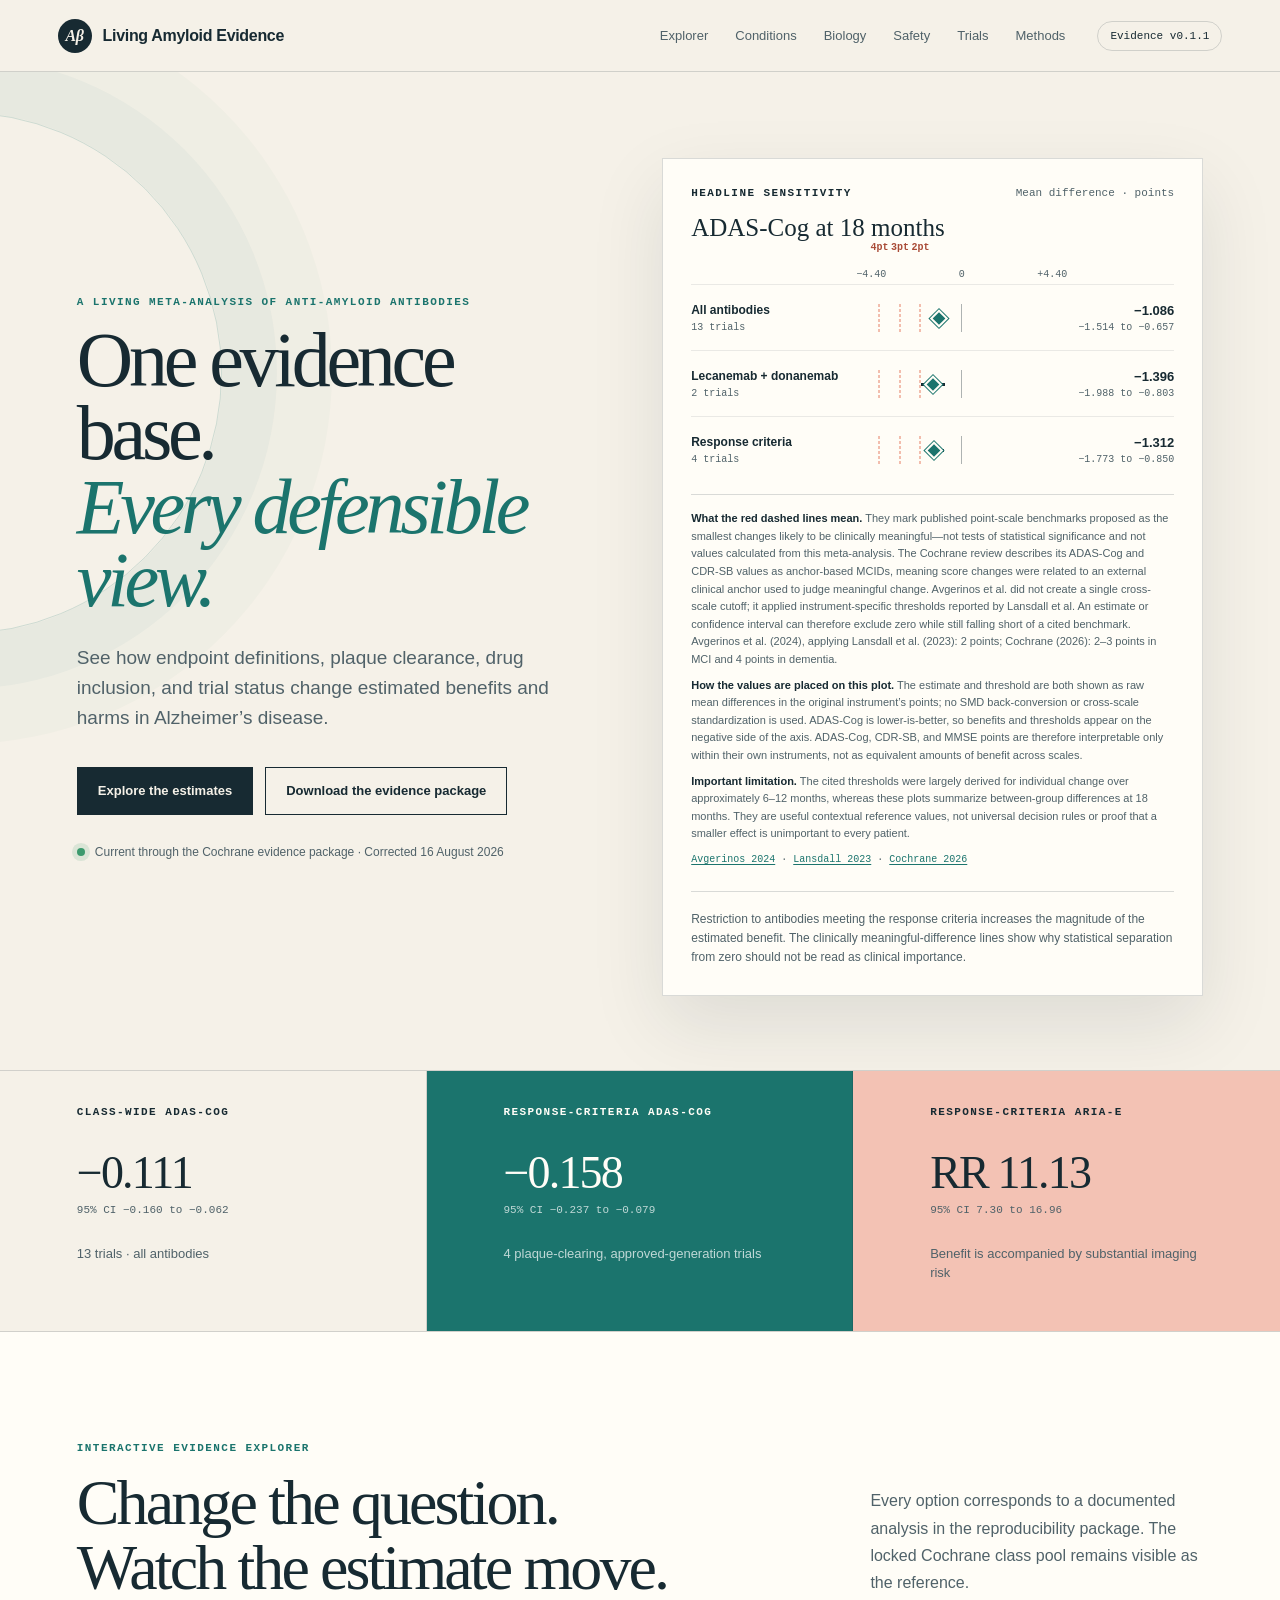
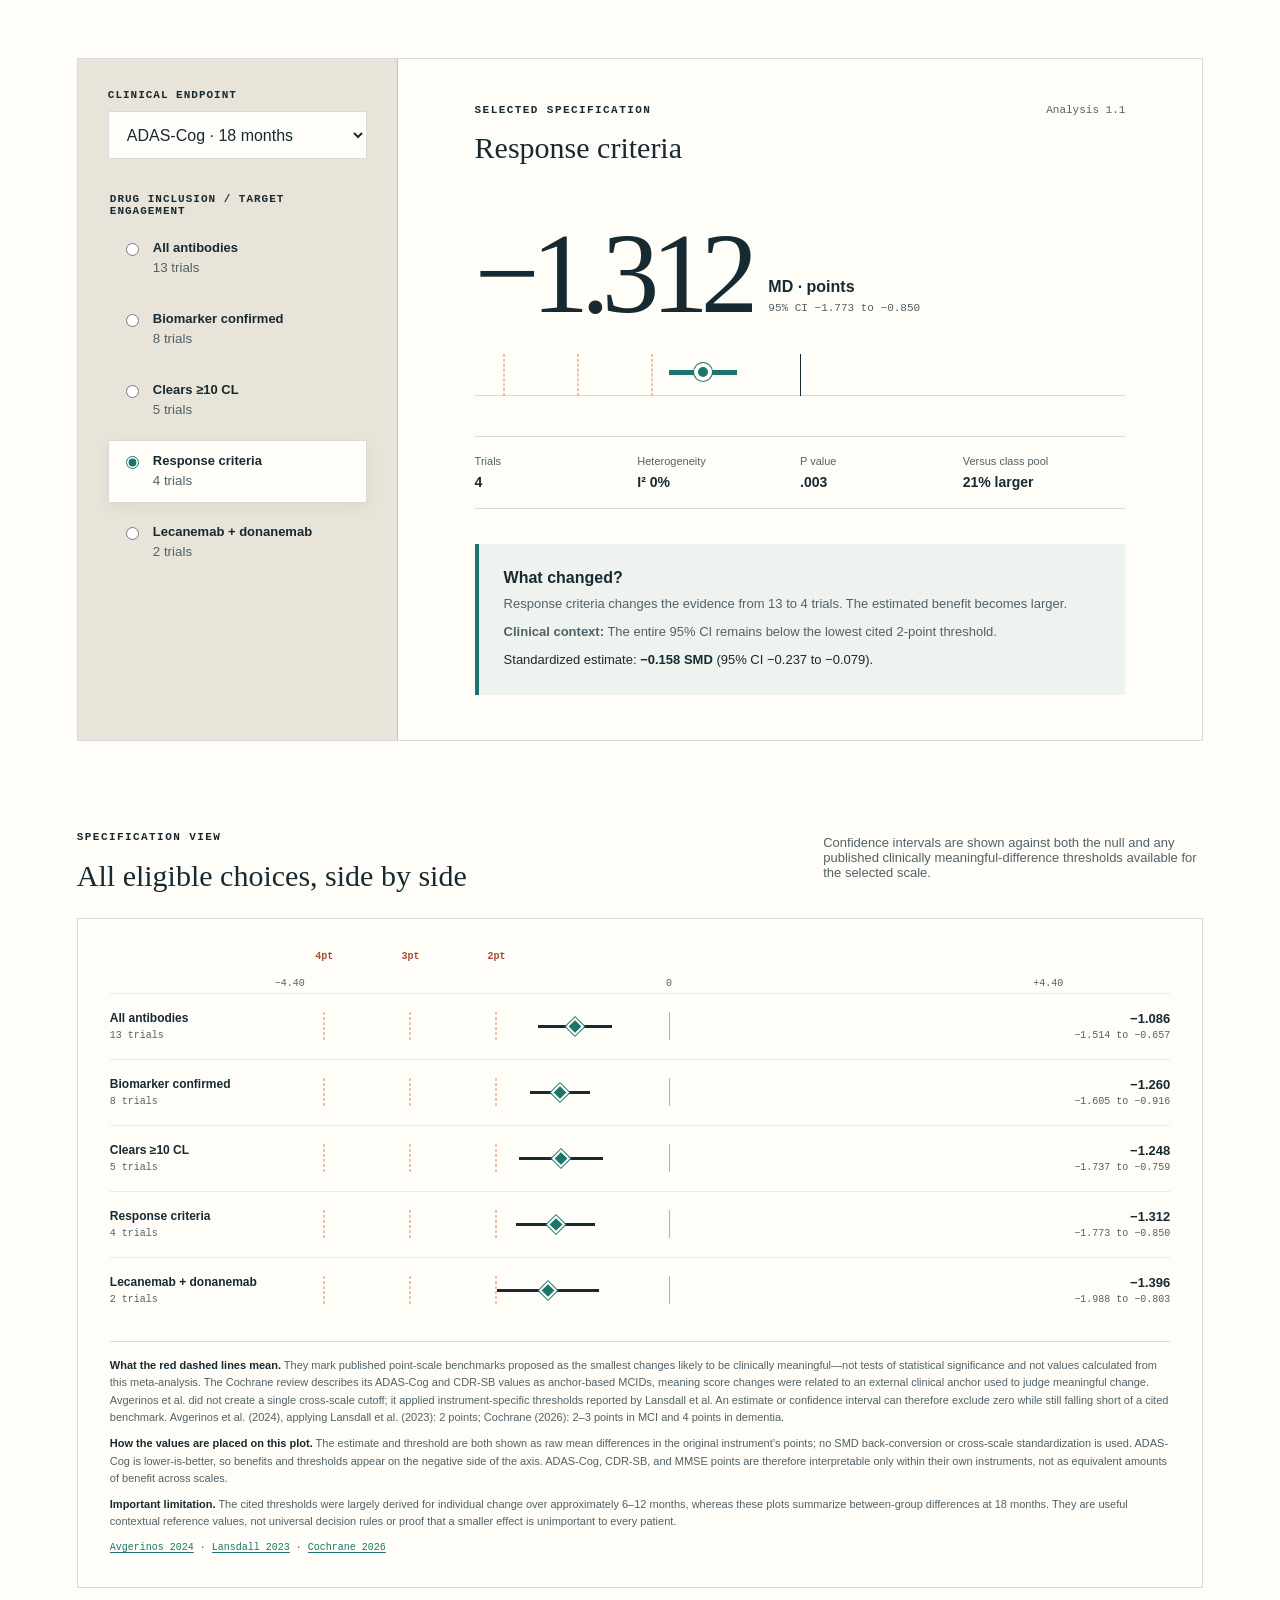
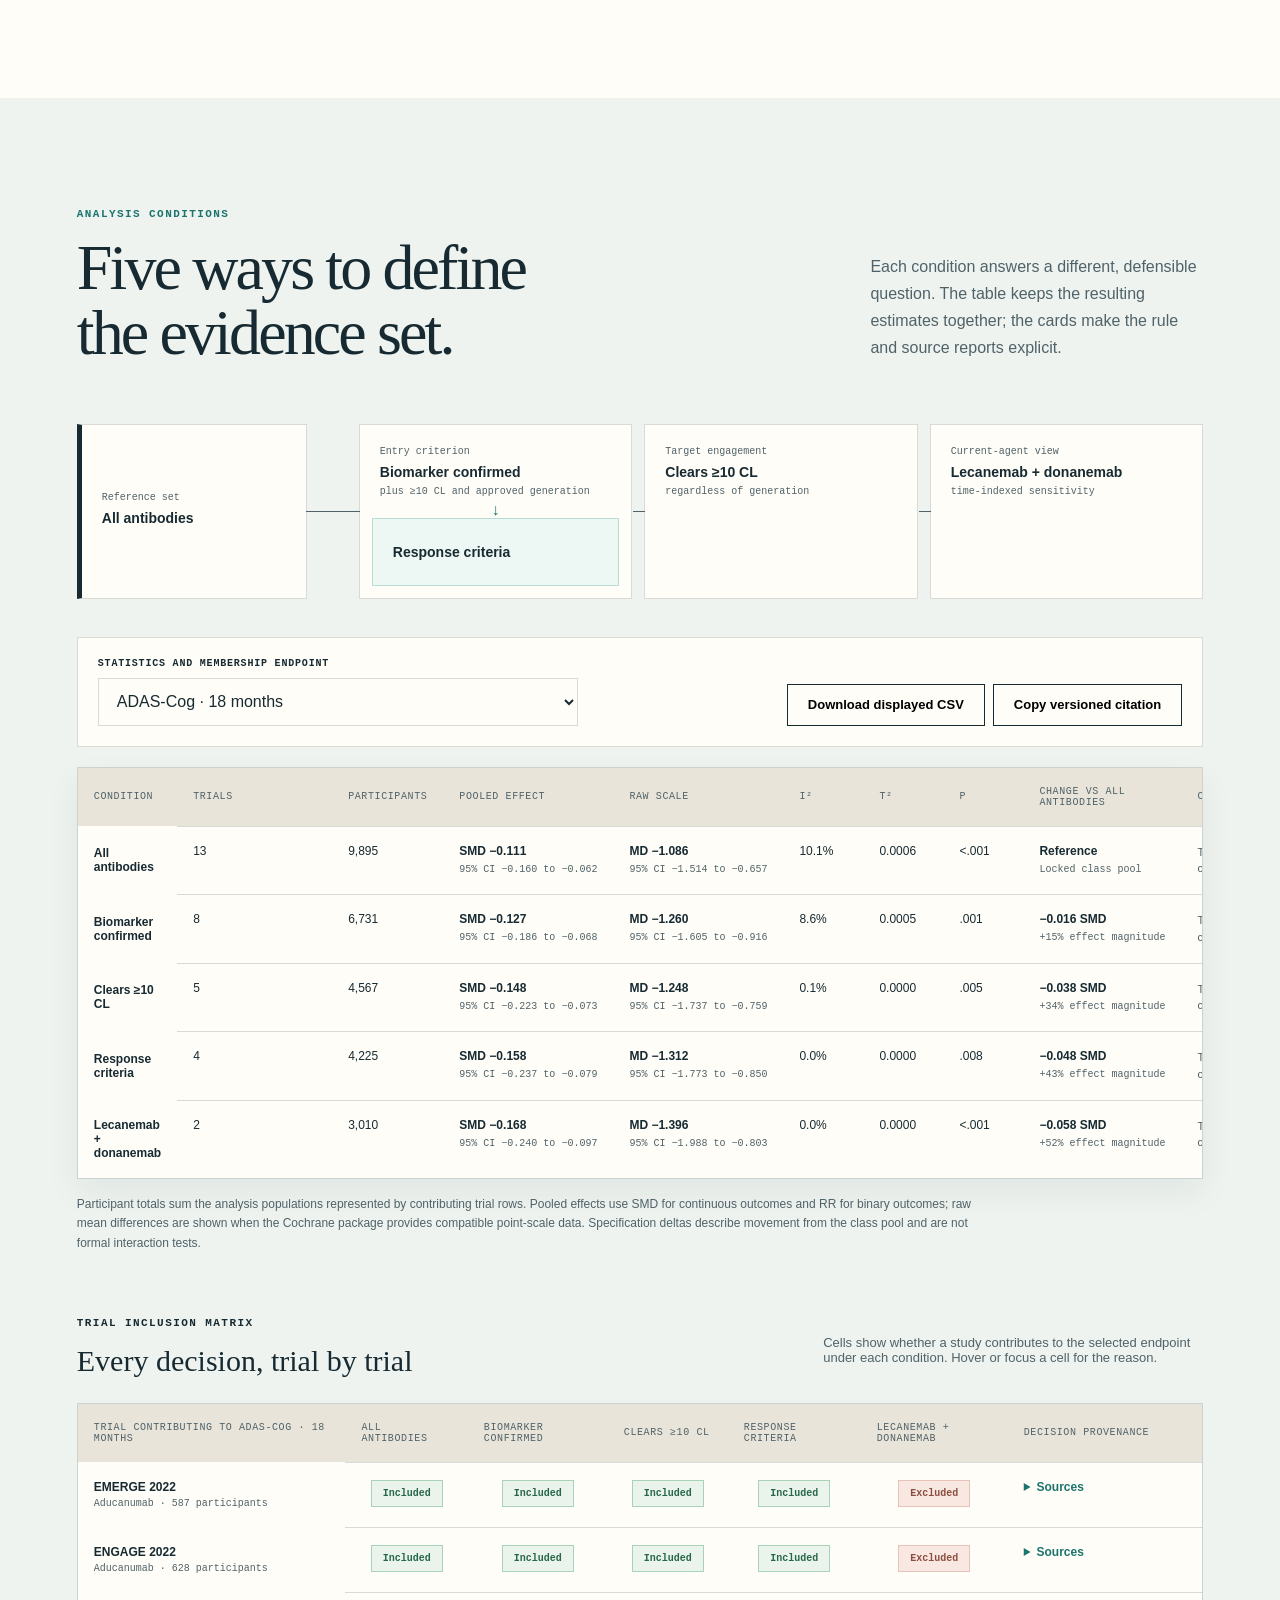
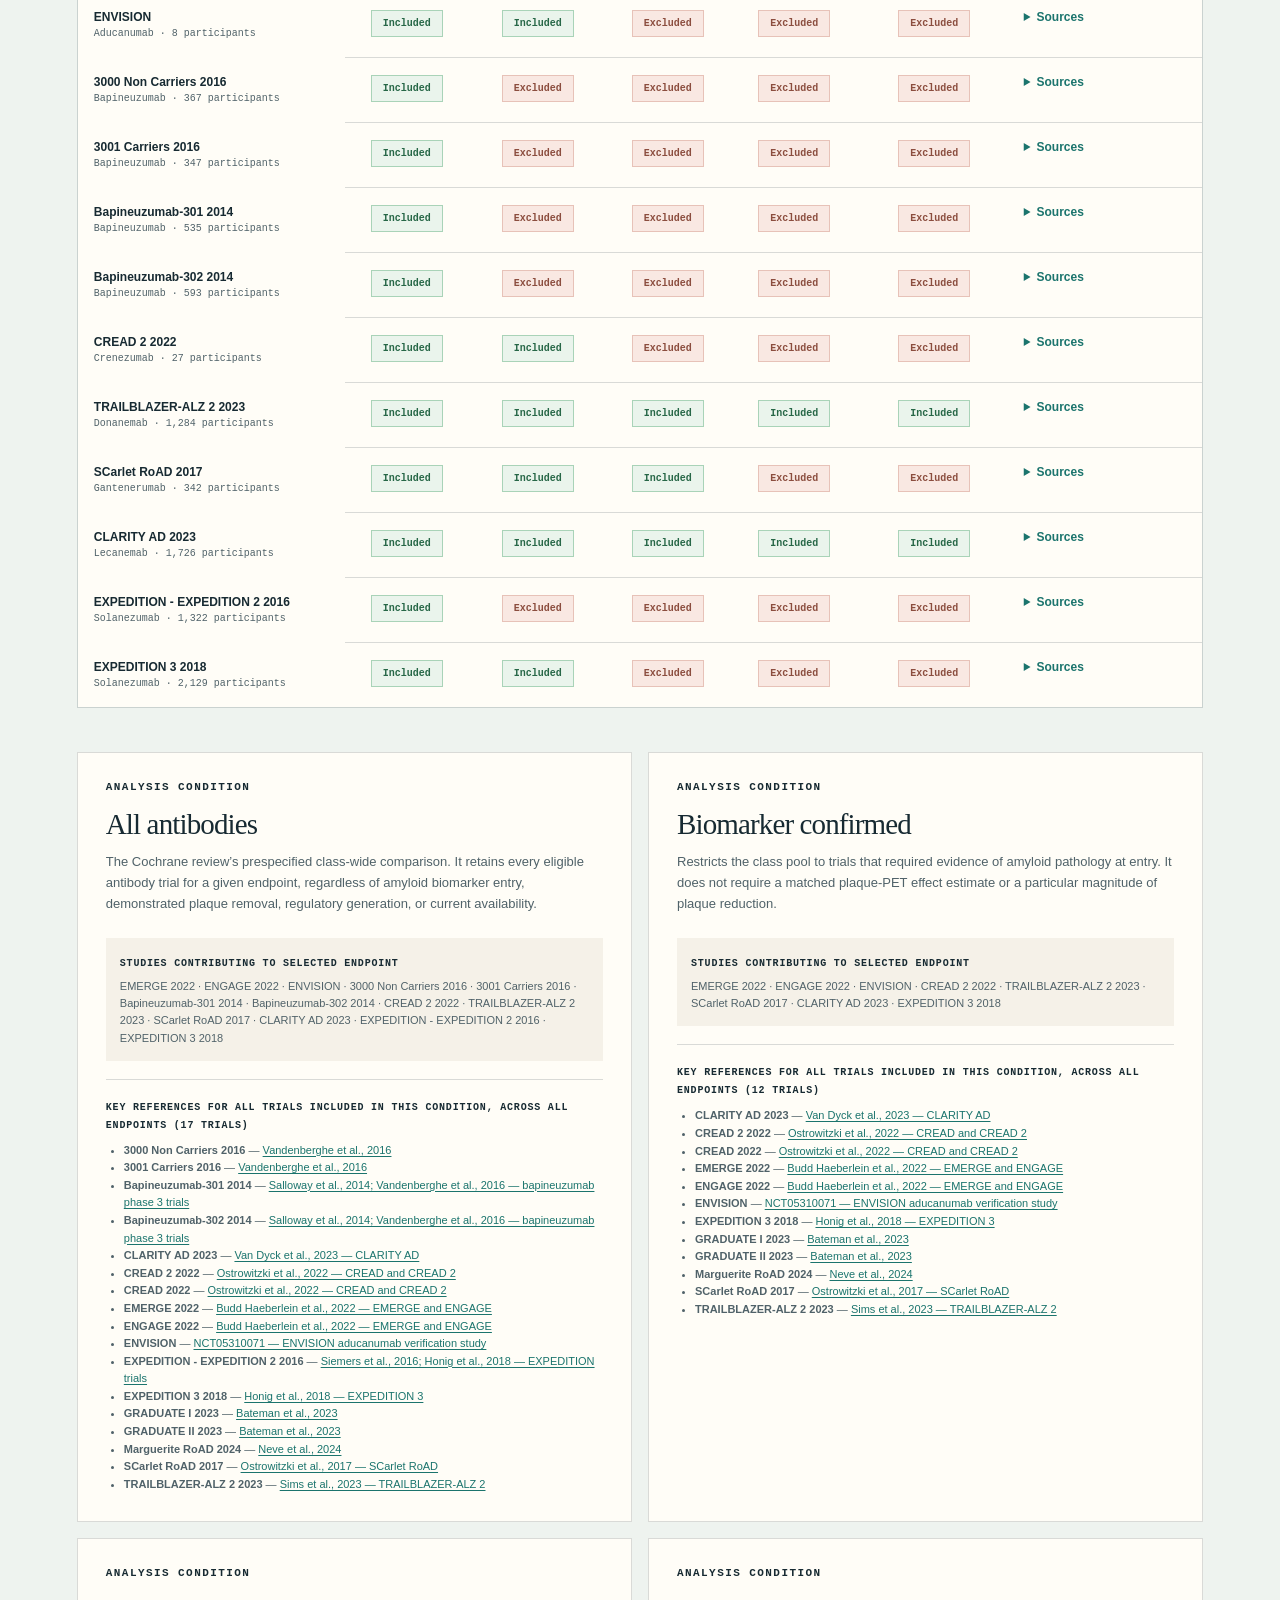
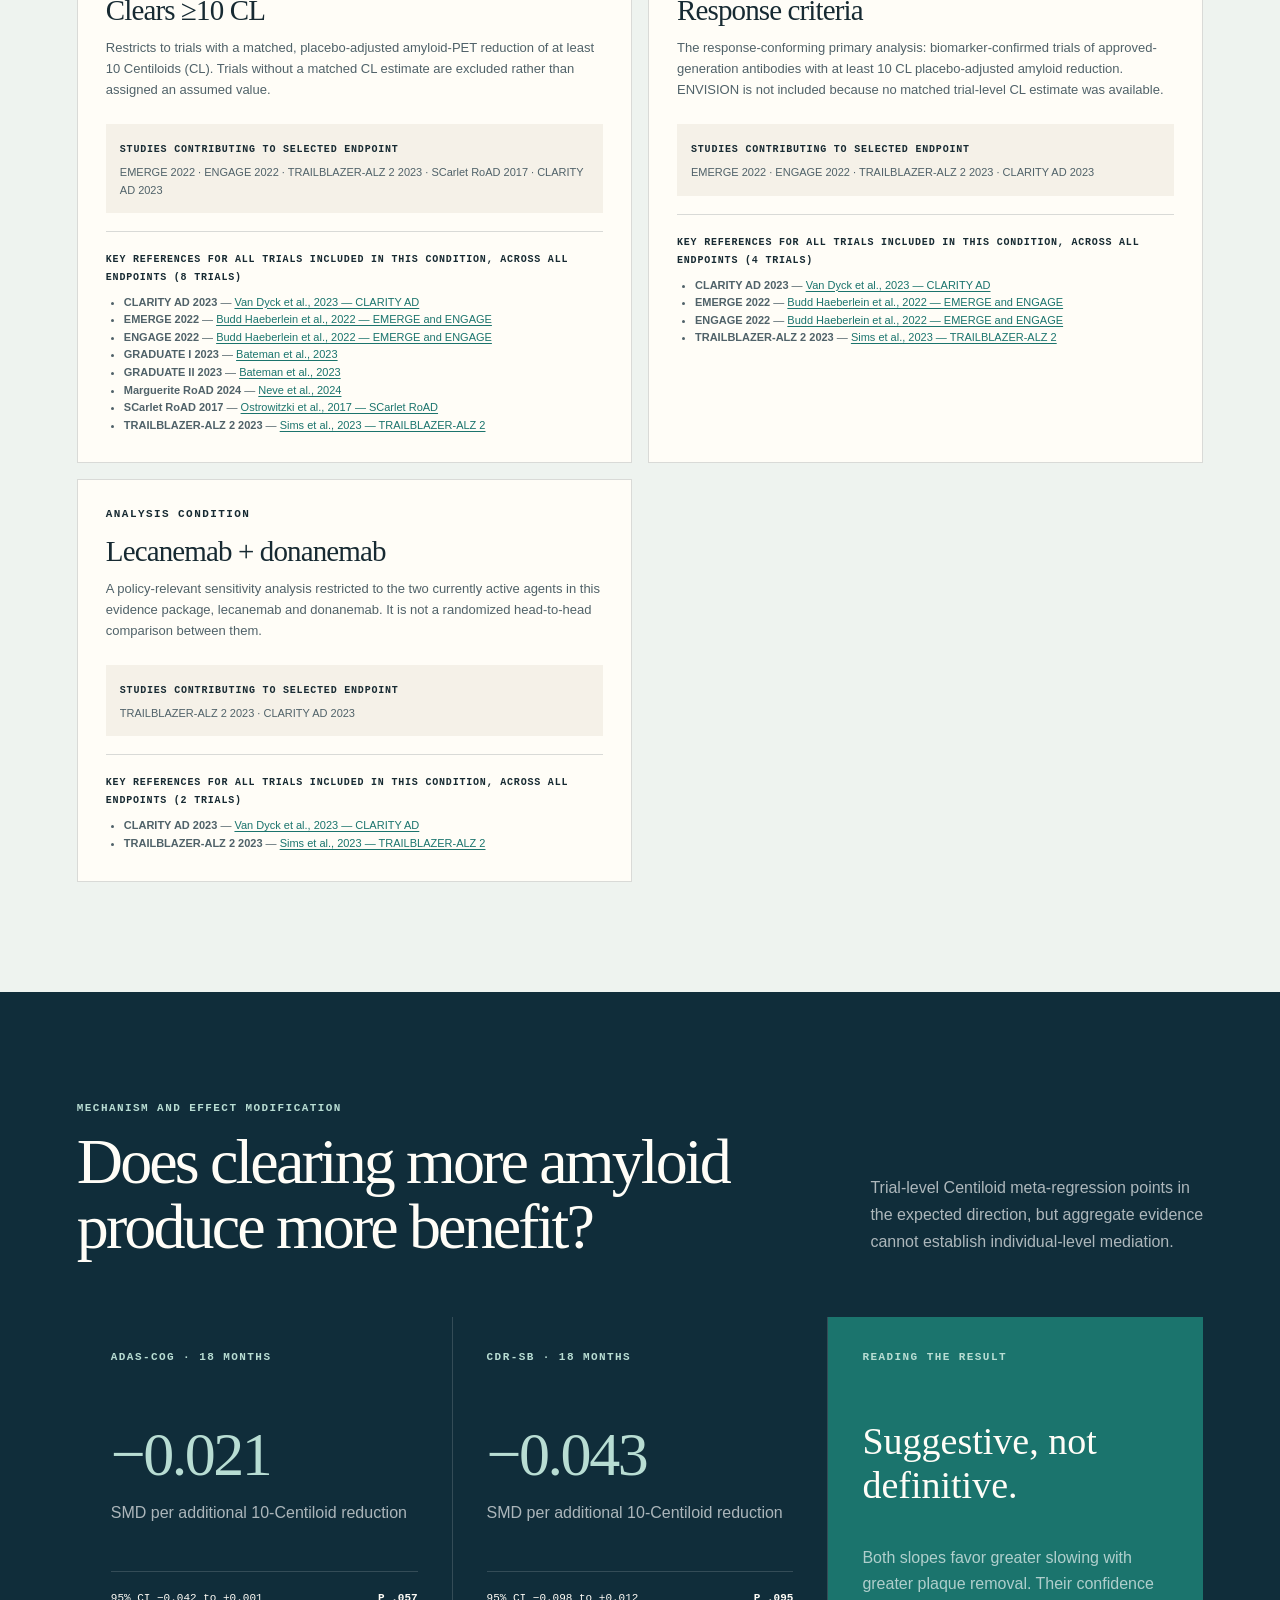
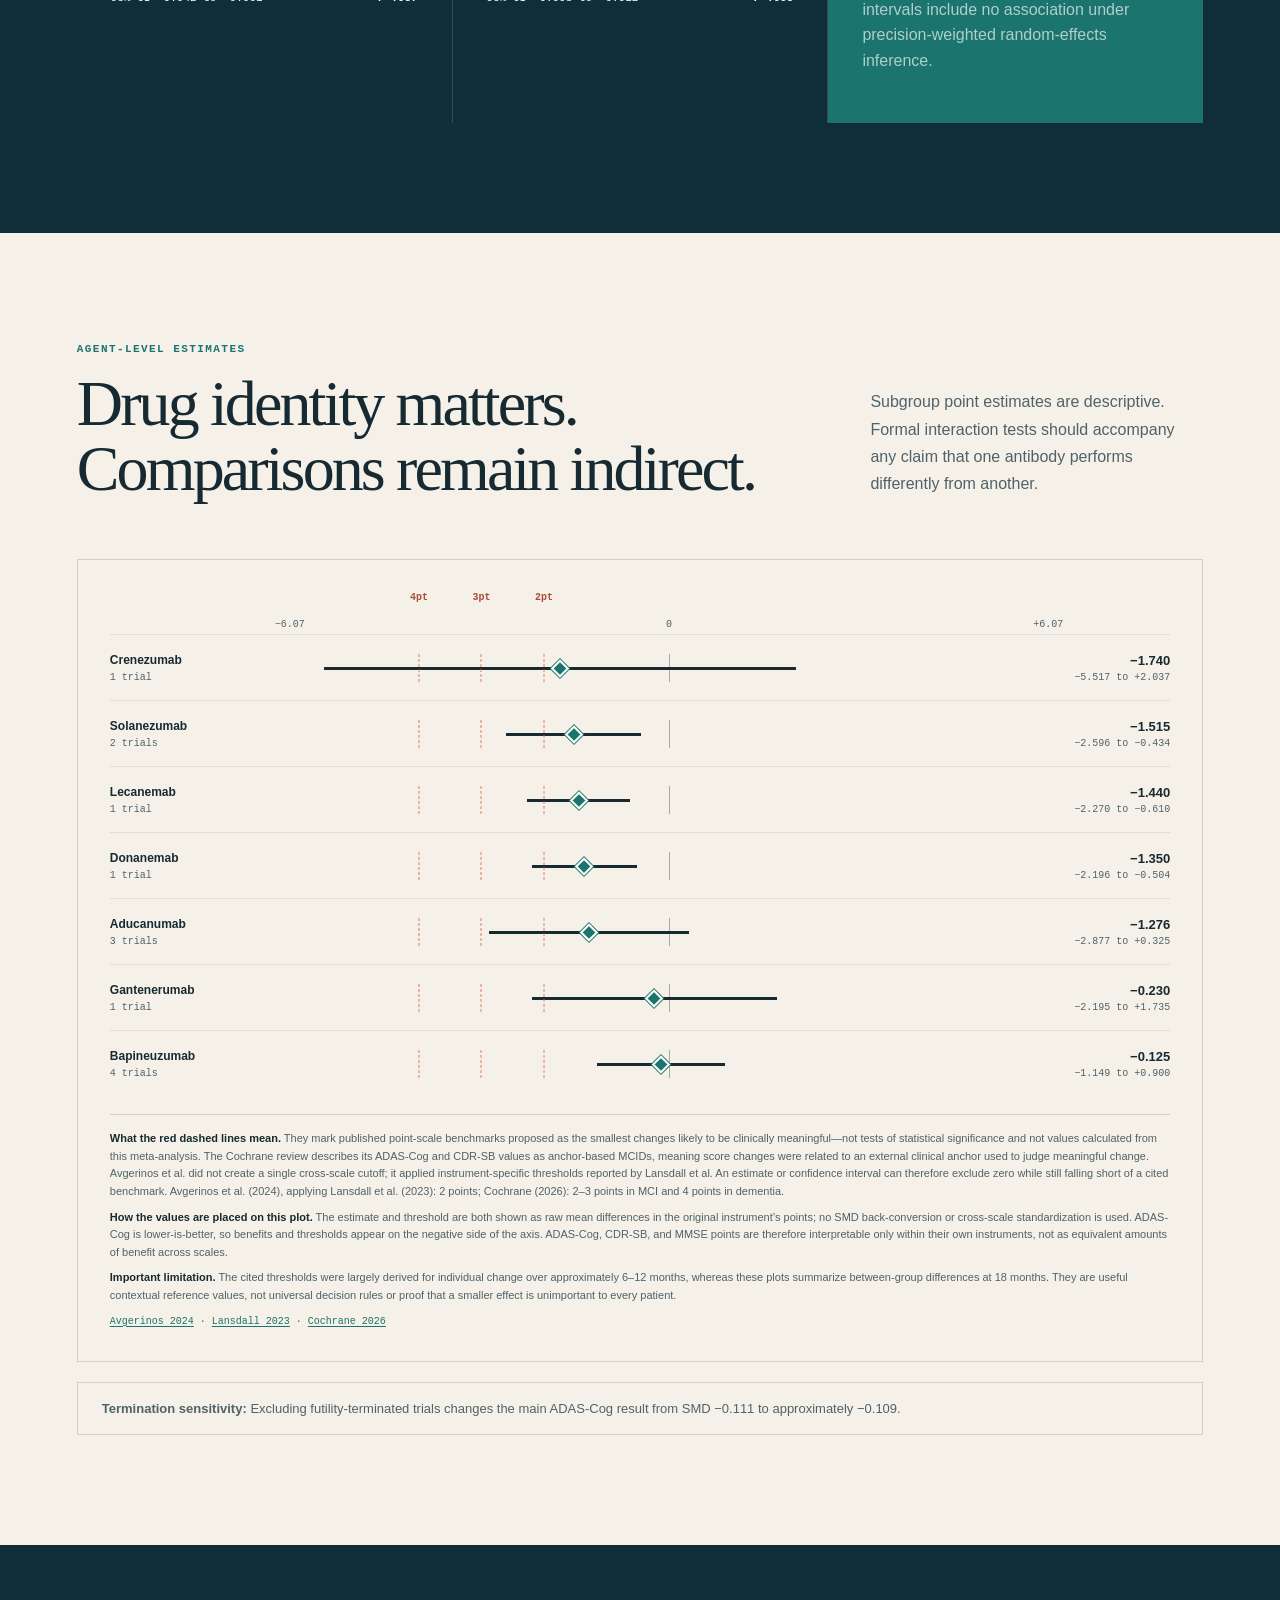
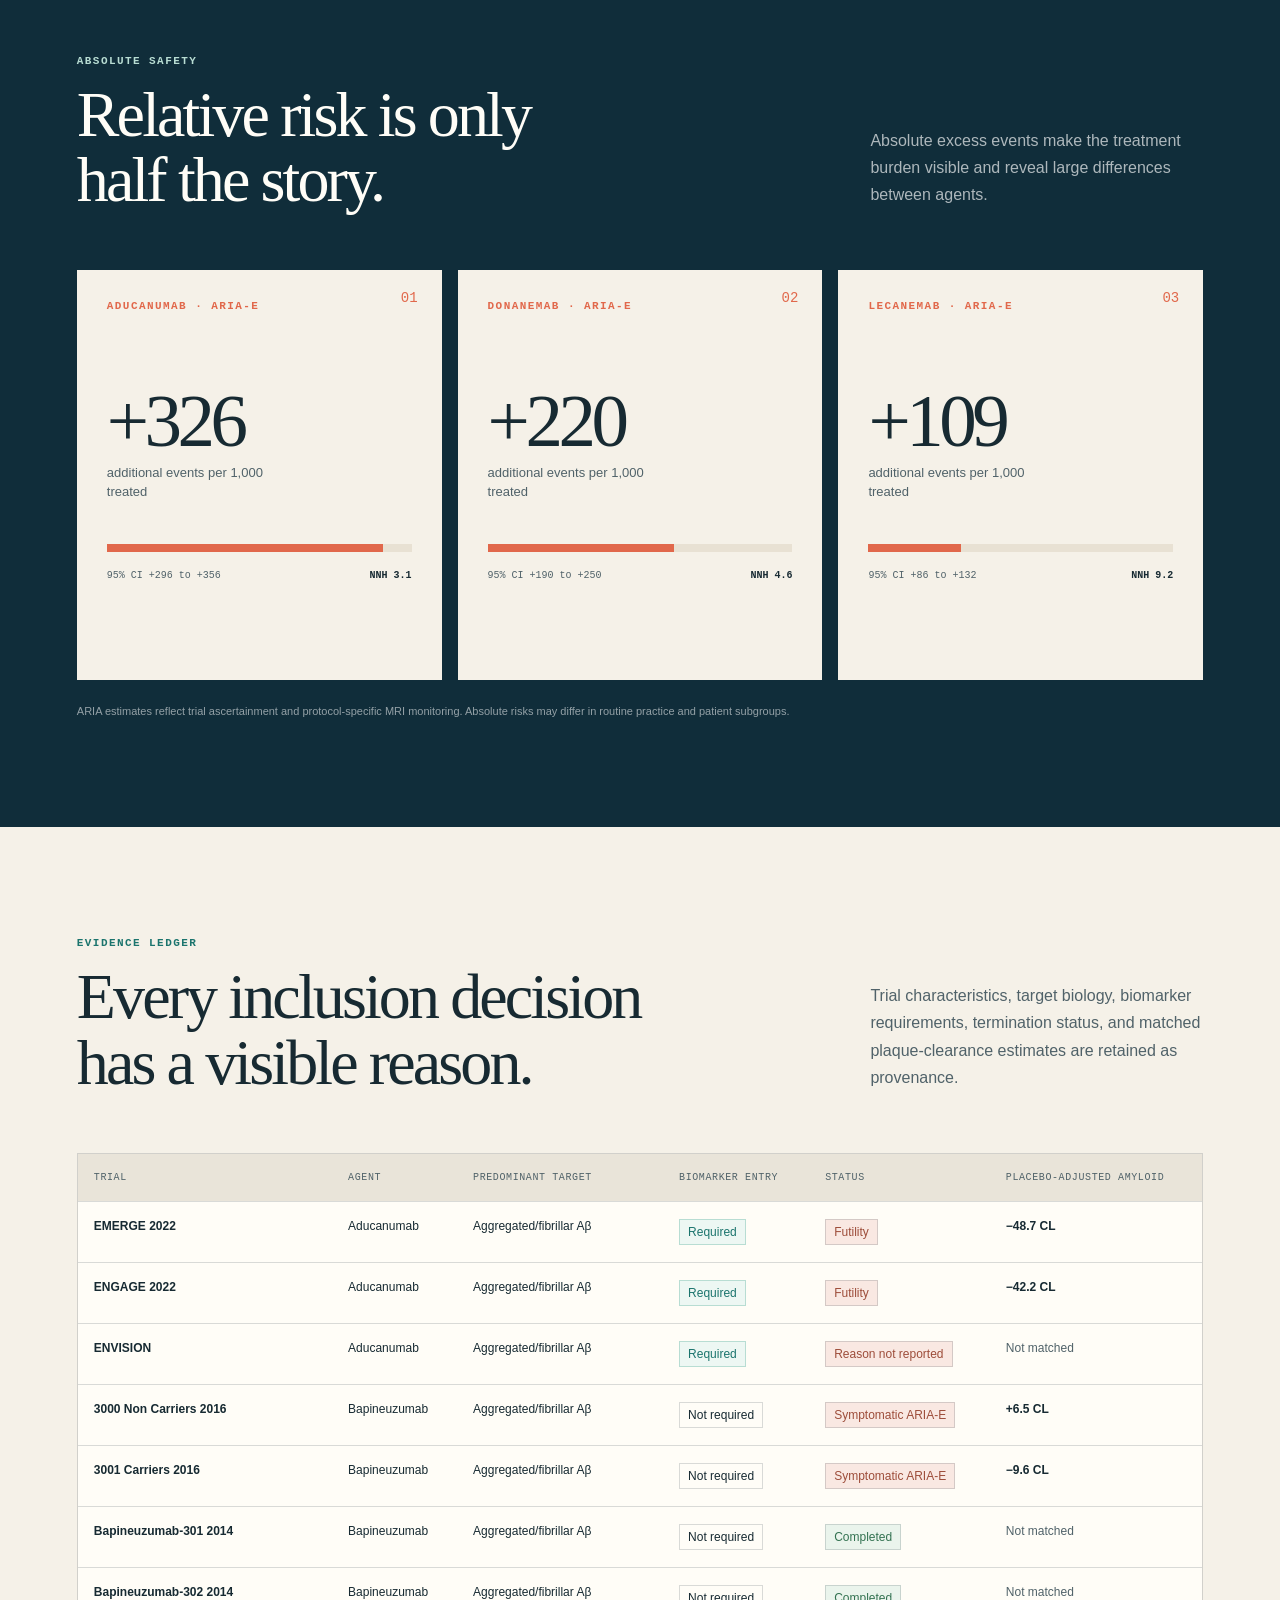
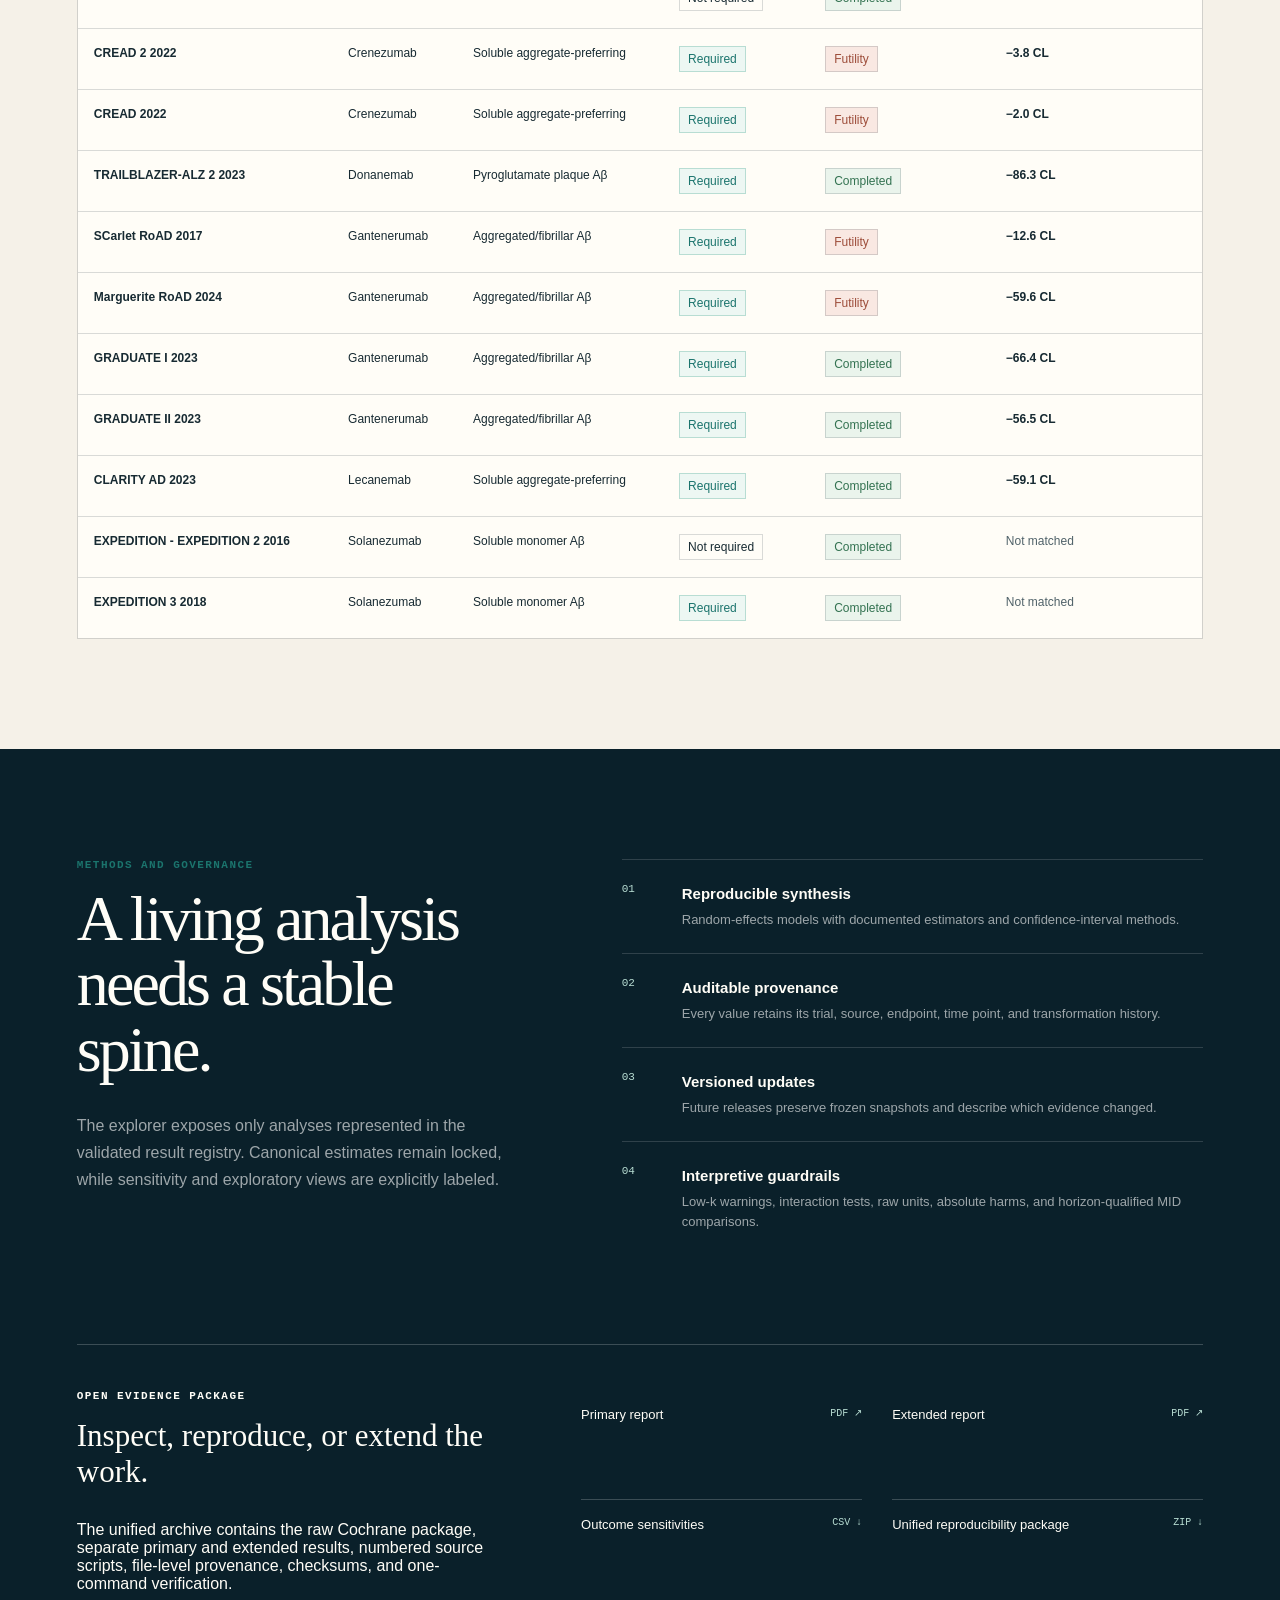
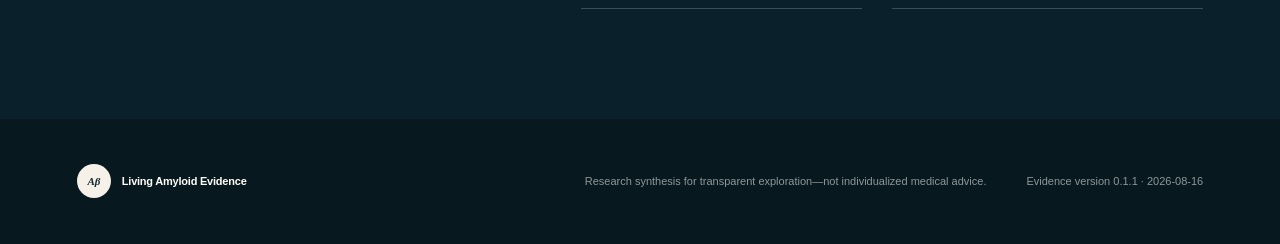
==== commit 895af35a: "Correct biomarker flags and analysis ID coercion" ====
--- a/public/index.html
+++ b/public/index.html
@@ -21,7 +21,7 @@
   <header class="site-header">
     <a class="brand" href="#top"><span class="brand-mark">Aβ</span><span>Living Amyloid Evidence</span></a>
     <nav aria-label="Primary navigation"><a href="#explorer">Explorer</a><a href="#conditions">Conditions</a><a href="#biology">Biology</a><a href="#safety">Safety</a><a href="#trials">Trials</a><a href="#methods">Methods</a></nav>
-    <span class="version-pill">Evidence v0.1.0</span>
+    <span class="version-pill">Evidence v0.1.1</span>
   </header>
 
   <section class="hero" id="top">
@@ -30,7 +30,7 @@
       <h1>One evidence base.<br><em>Every defensible view.</em></h1>
       <p class="hero-lede">See how endpoint definitions, plaque clearance, drug inclusion, and trial status change estimated benefits and harms in Alzheimer’s disease.</p>
       <div class="hero-actions"><a class="button button-primary" href="#explorer">Explore the estimates</a><a class="button button-secondary" href="downloads/reproducibility-package.zip">Download the evidence package</a></div>
-      <div class="status-line"><span class="status-dot"></span>Current through the Cochrane evidence package · Updated 15 August 2026</div>
+      <div class="status-line"><span class="status-dot"></span>Current through the Cochrane evidence package · Corrected 16 August 2026</div>
     </div>
     <div class="hero-figure">
       <div class="figure-head"><div><p class="eyebrow">Headline sensitivity</p><h2>ADAS-Cog at 18 months</h2></div><span>Mean difference · points</span></div>
@@ -114,7 +114,7 @@
     <div class="downloads"><div><p class="eyebrow">Open evidence package</p><h3>Inspect, reproduce, or extend the work.</h3><p>The unified archive contains the raw Cochrane package, separate primary and extended results, numbered source scripts, file-level provenance, checksums, and one-command verification.</p></div><div class="download-links"><a href="downloads/primary-reanalysis-report.pdf">Primary report <span>PDF ↗</span></a><a href="downloads/extended-reanalysis-report.pdf">Extended report <span>PDF ↗</span></a><a href="downloads/outcome-sensitivities.csv">Outcome sensitivities <span>CSV ↓</span></a><a href="downloads/reproducibility-package.zip">Unified reproducibility package <span>ZIP ↓</span></a></div></div>
   </section>
 
-  <footer><div class="brand"><span class="brand-mark">Aβ</span><span>Living Amyloid Evidence</span></div><p>Research synthesis for transparent exploration—not individualized medical advice.</p><p>Evidence version 0.1.0 · 2026-08-15</p></footer>
+  <footer><div class="brand"><span class="brand-mark">Aβ</span><span>Living Amyloid Evidence</span></div><p>Research synthesis for transparent exploration—not individualized medical advice.</p><p>Evidence version 0.1.1 · 2026-08-16</p></footer>
 </main>
 <script src="evidence-inline.js"></script>
 <script src="app.js" defer></script>
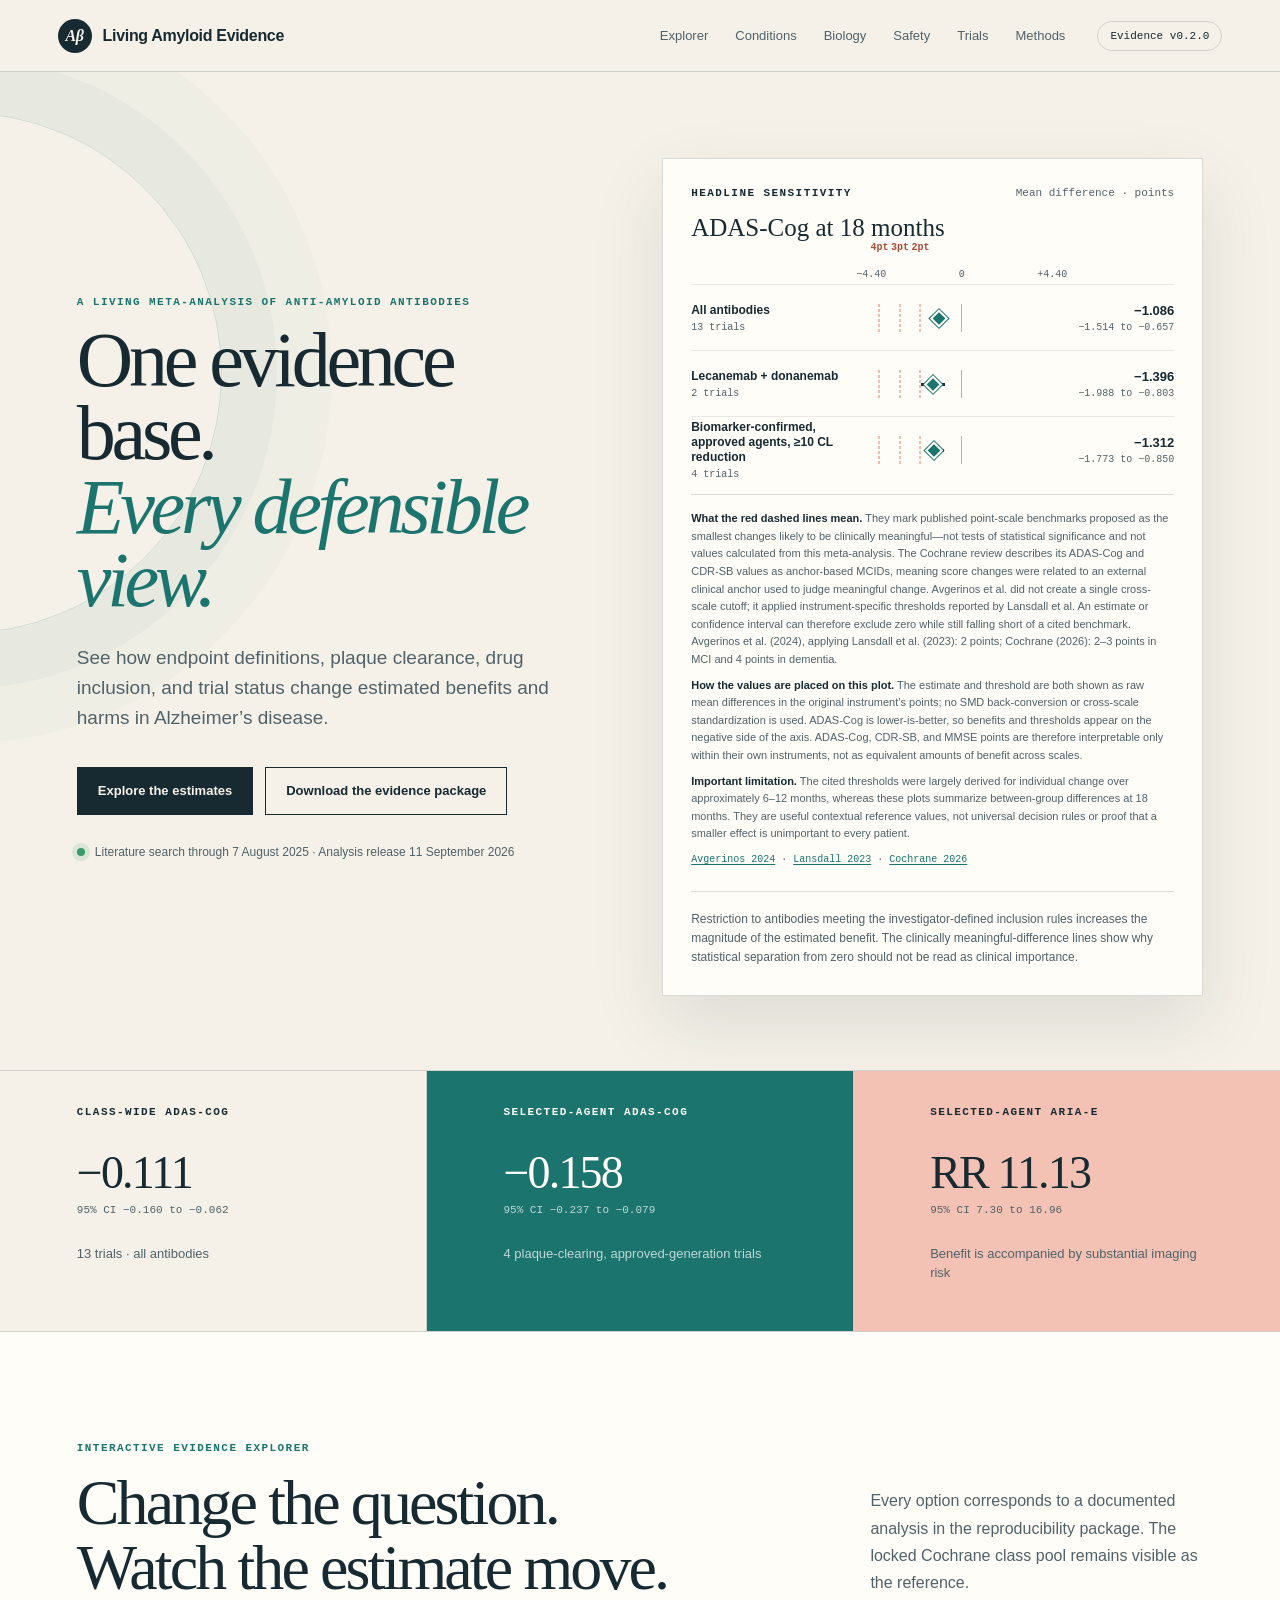
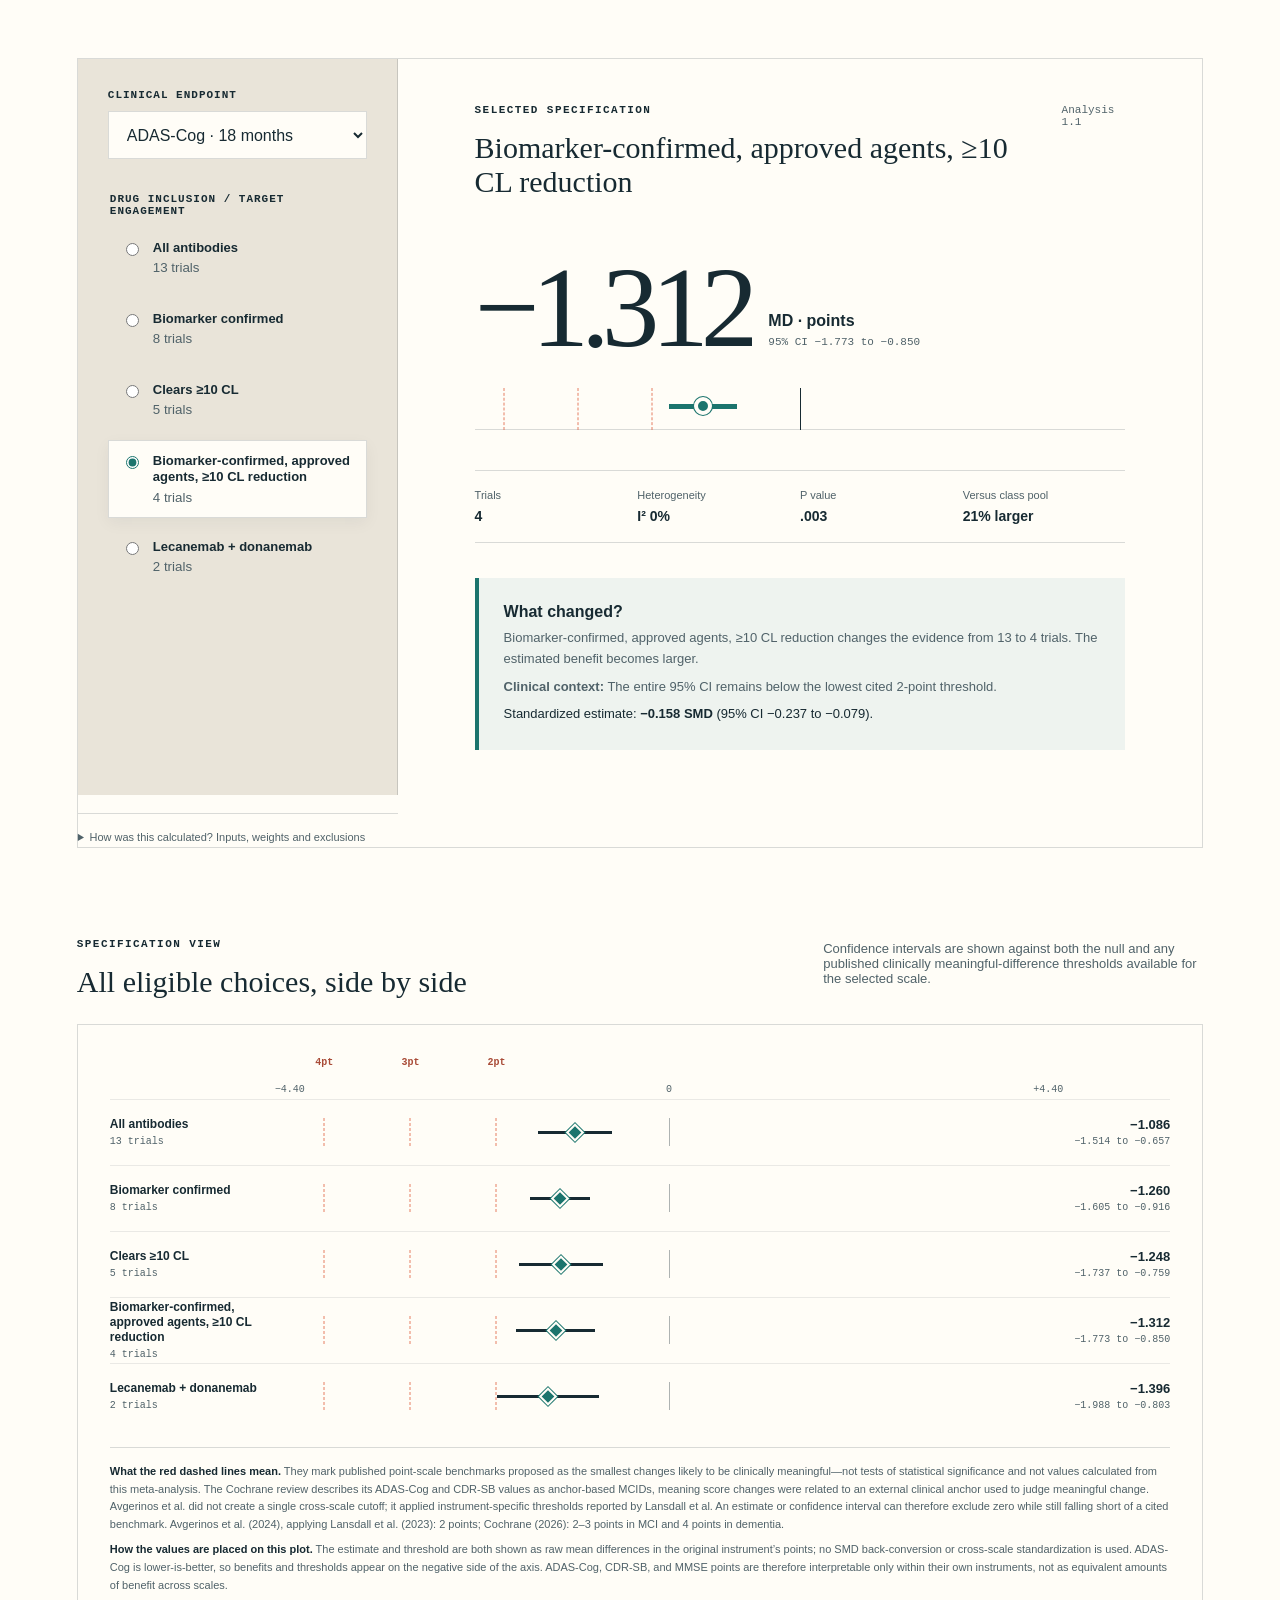
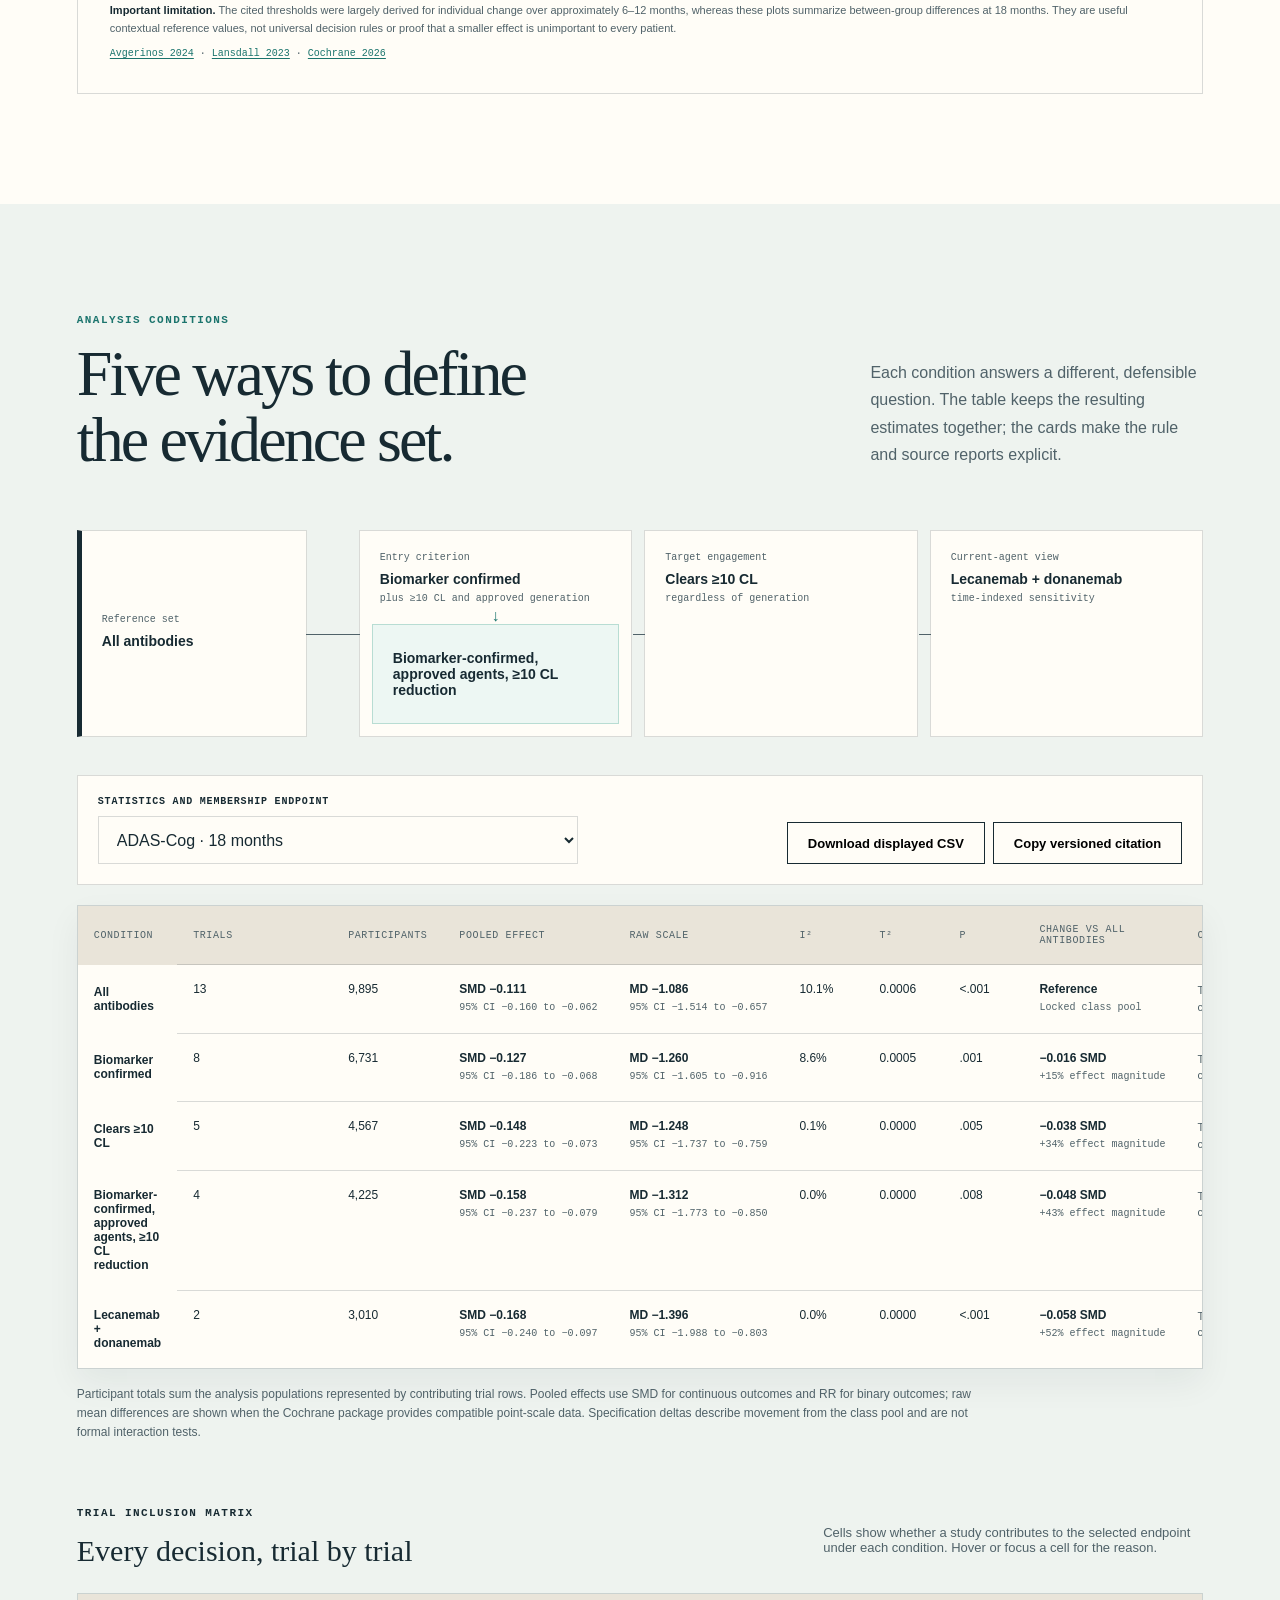
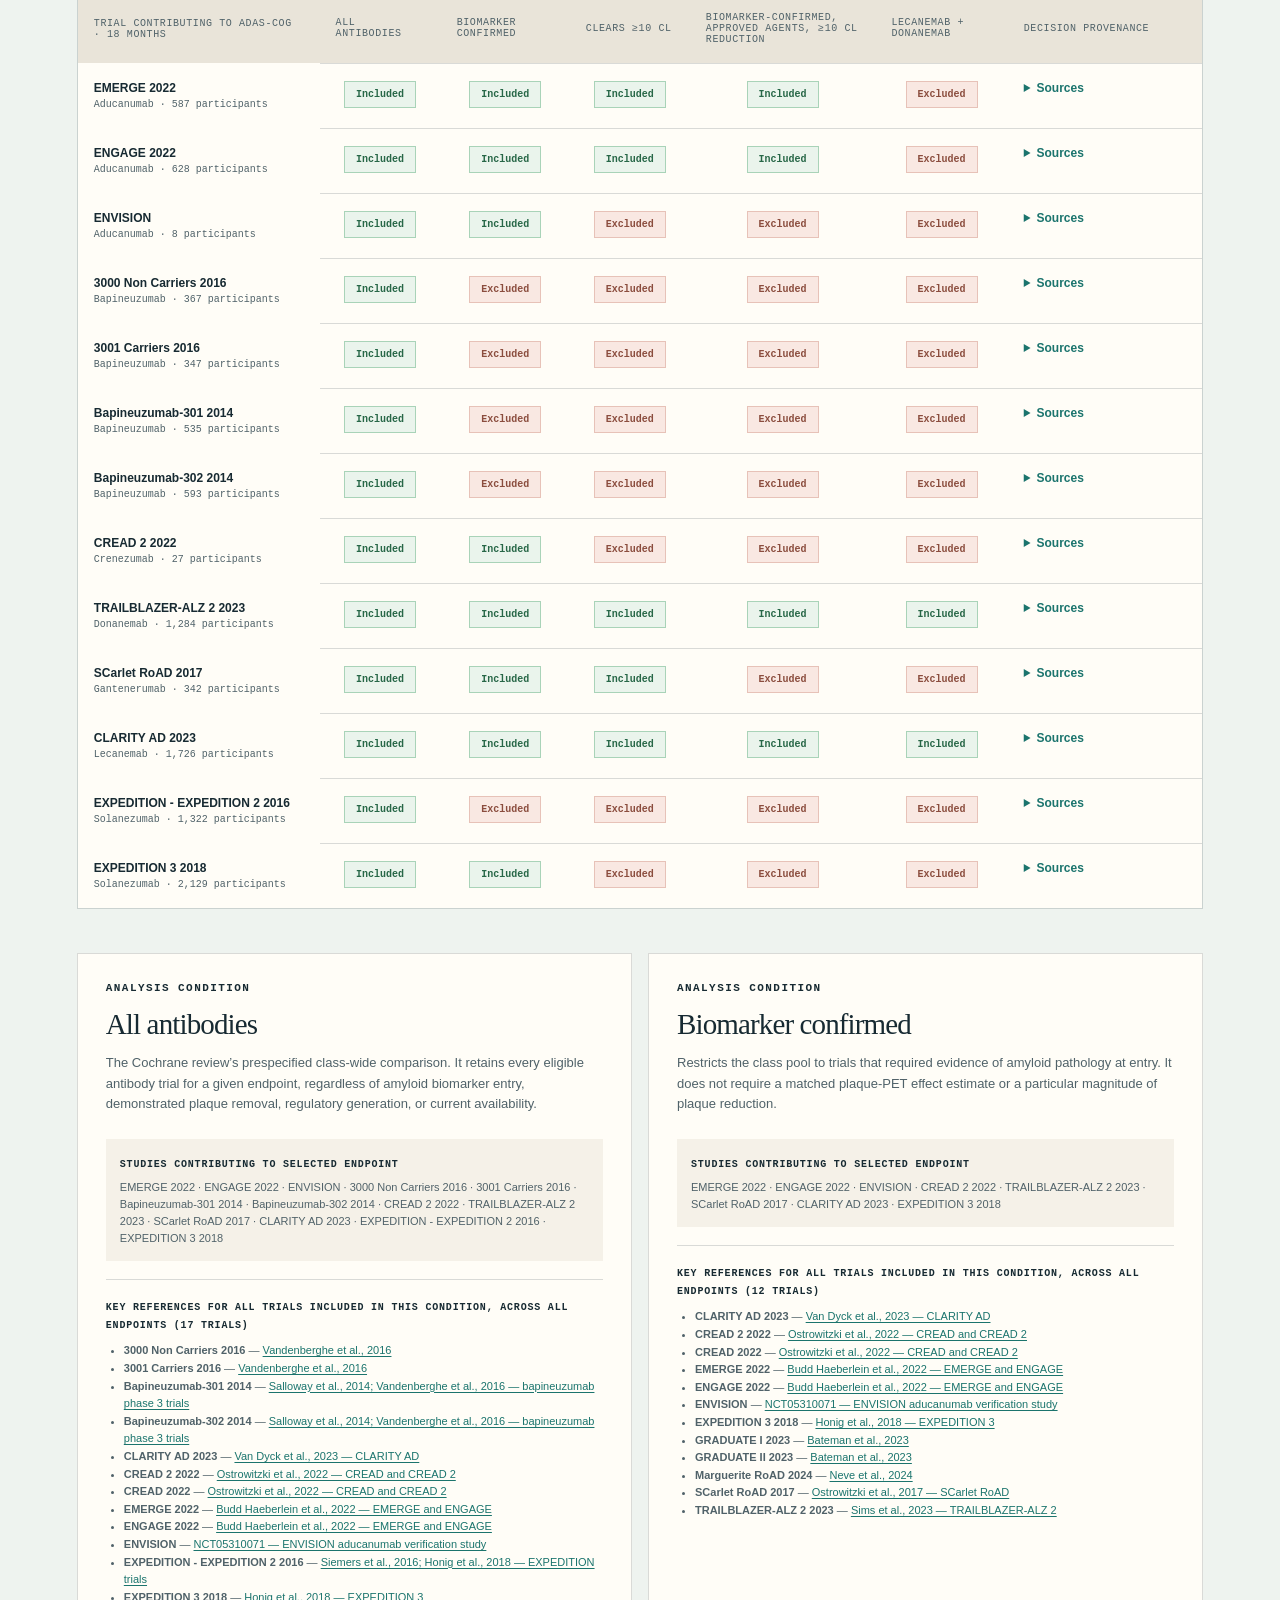
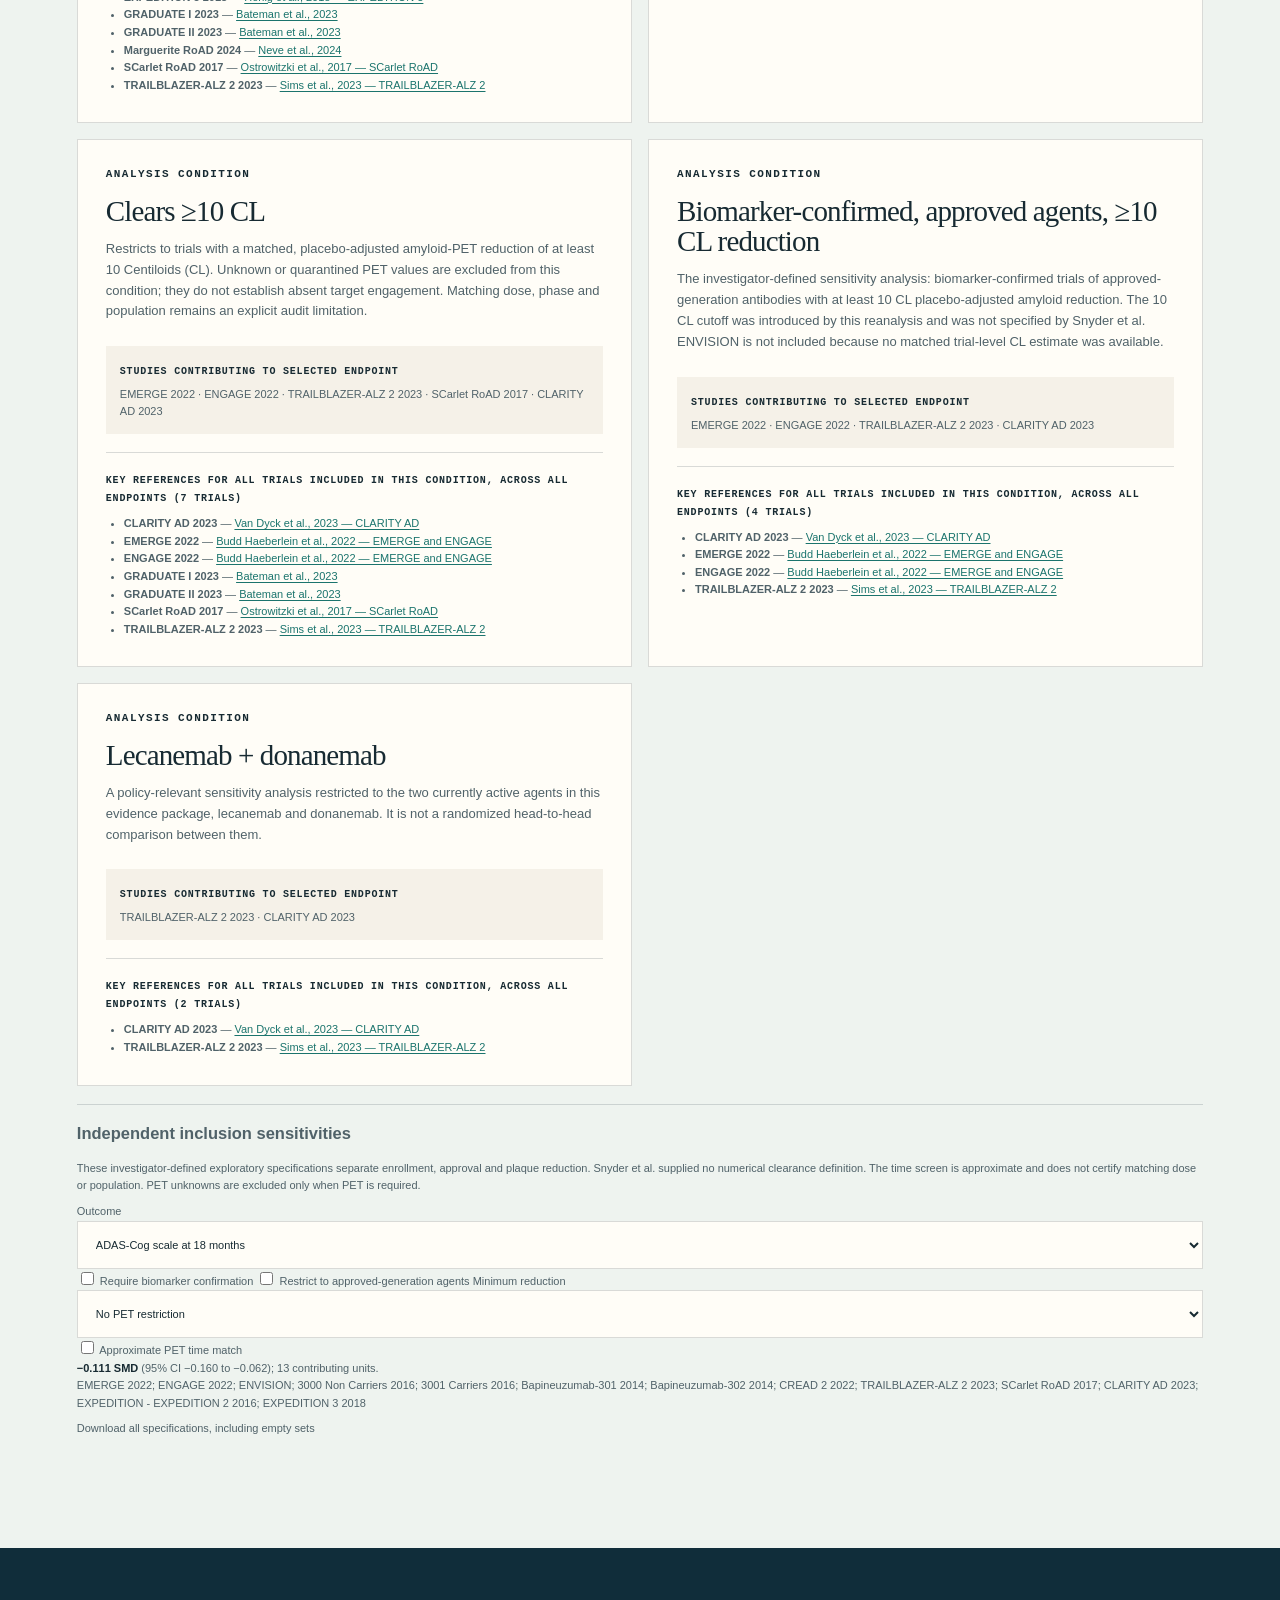
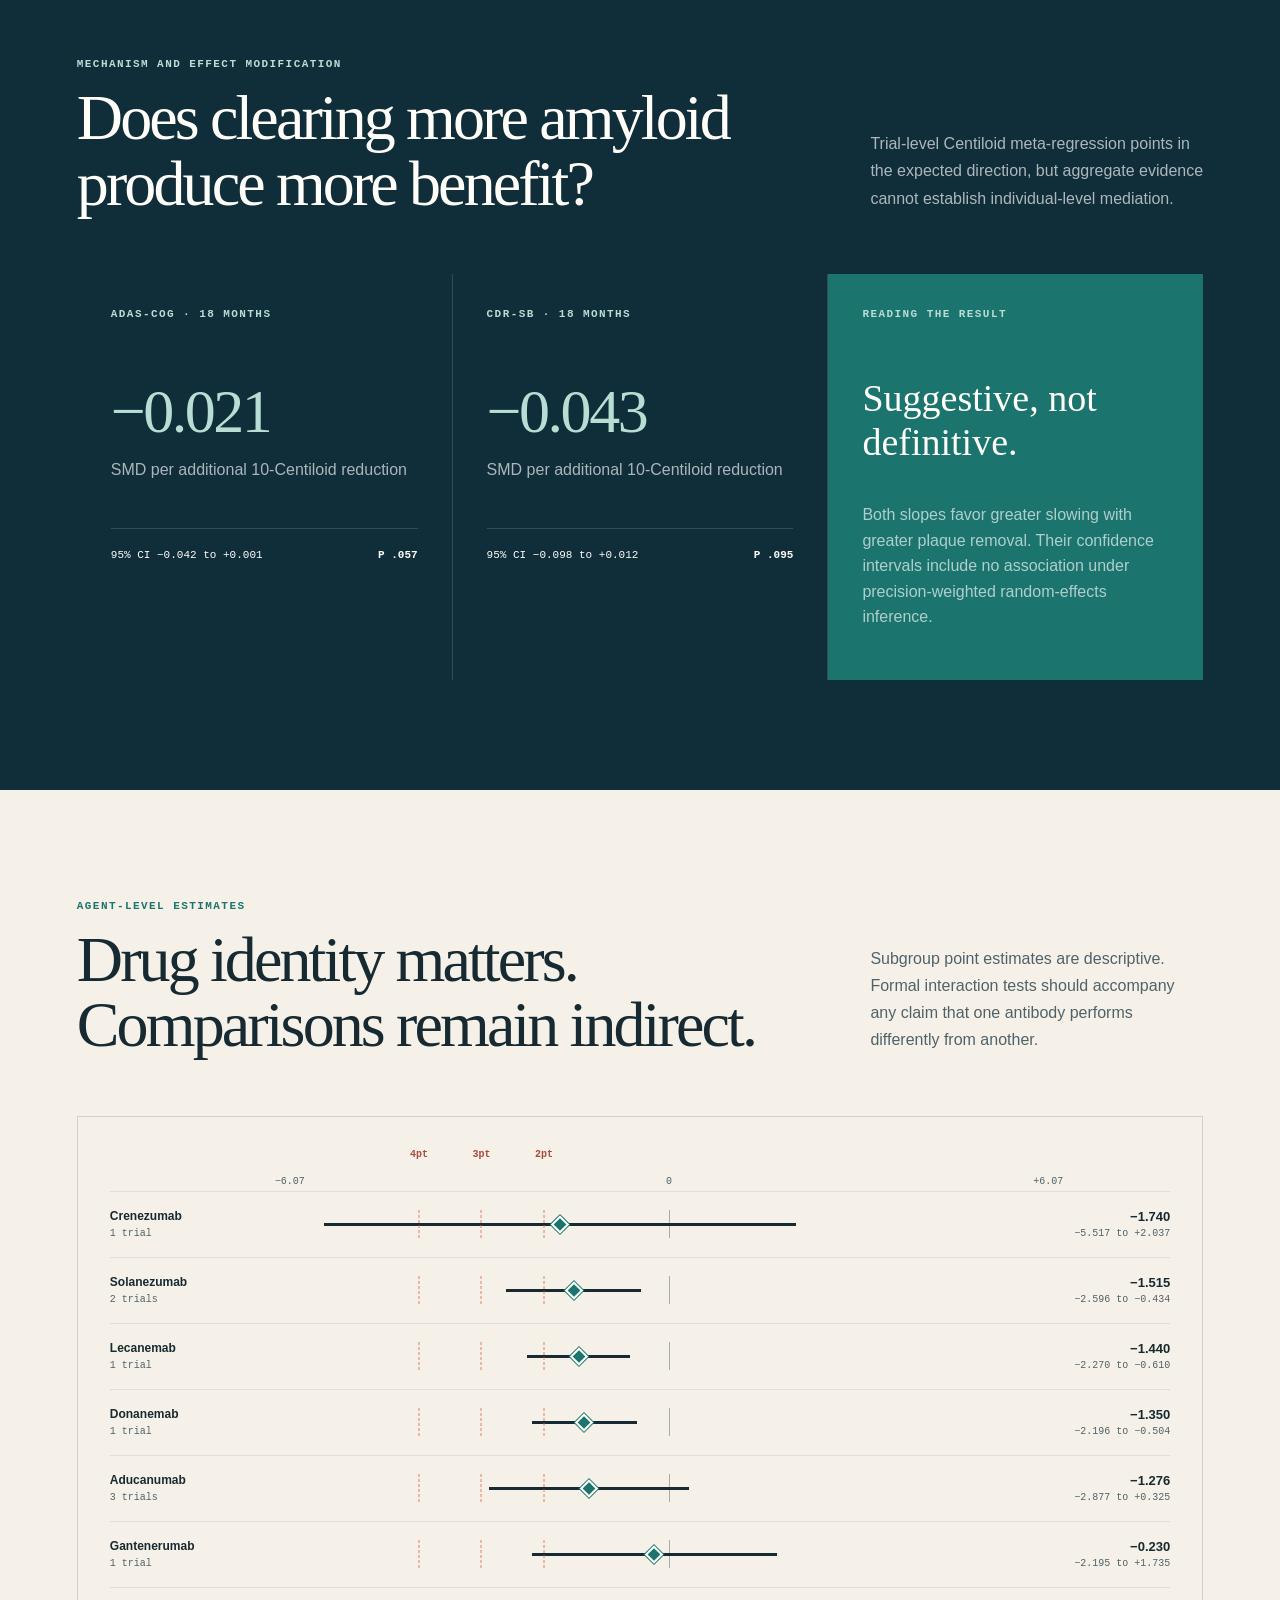
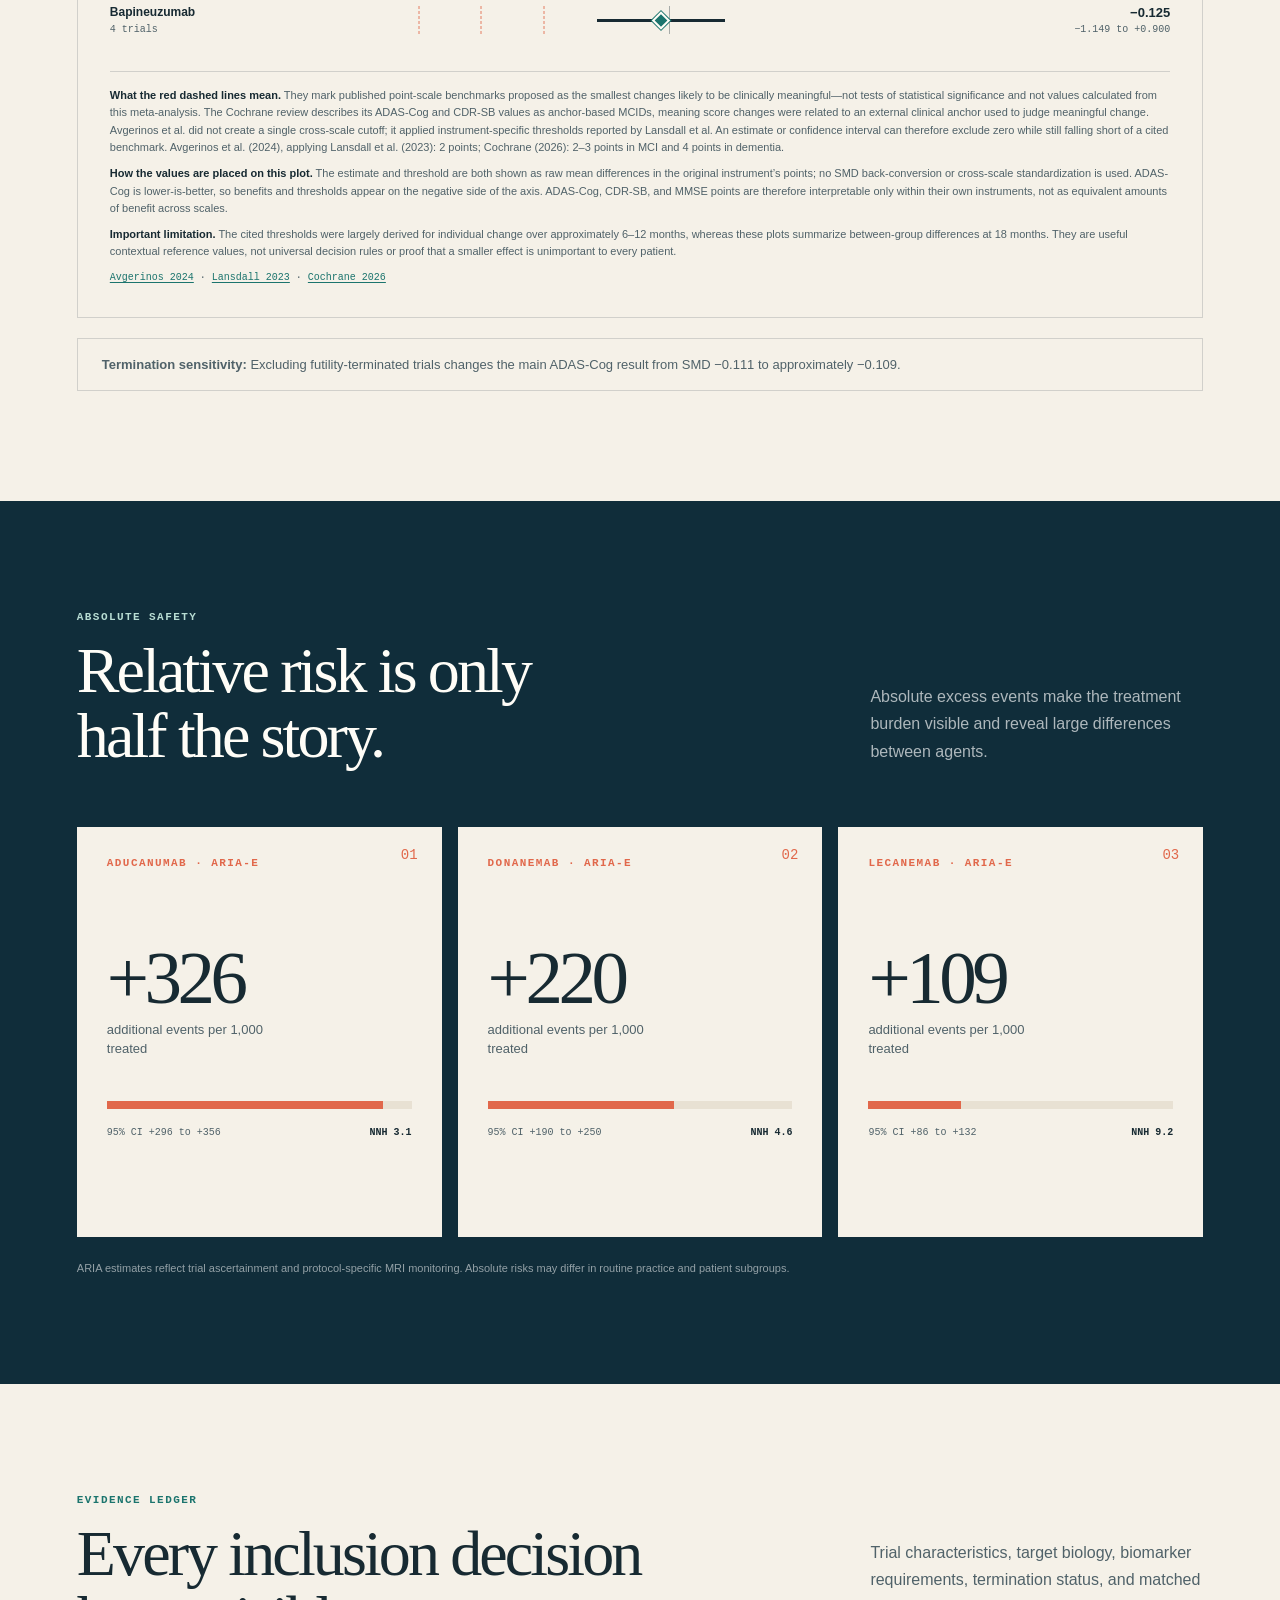
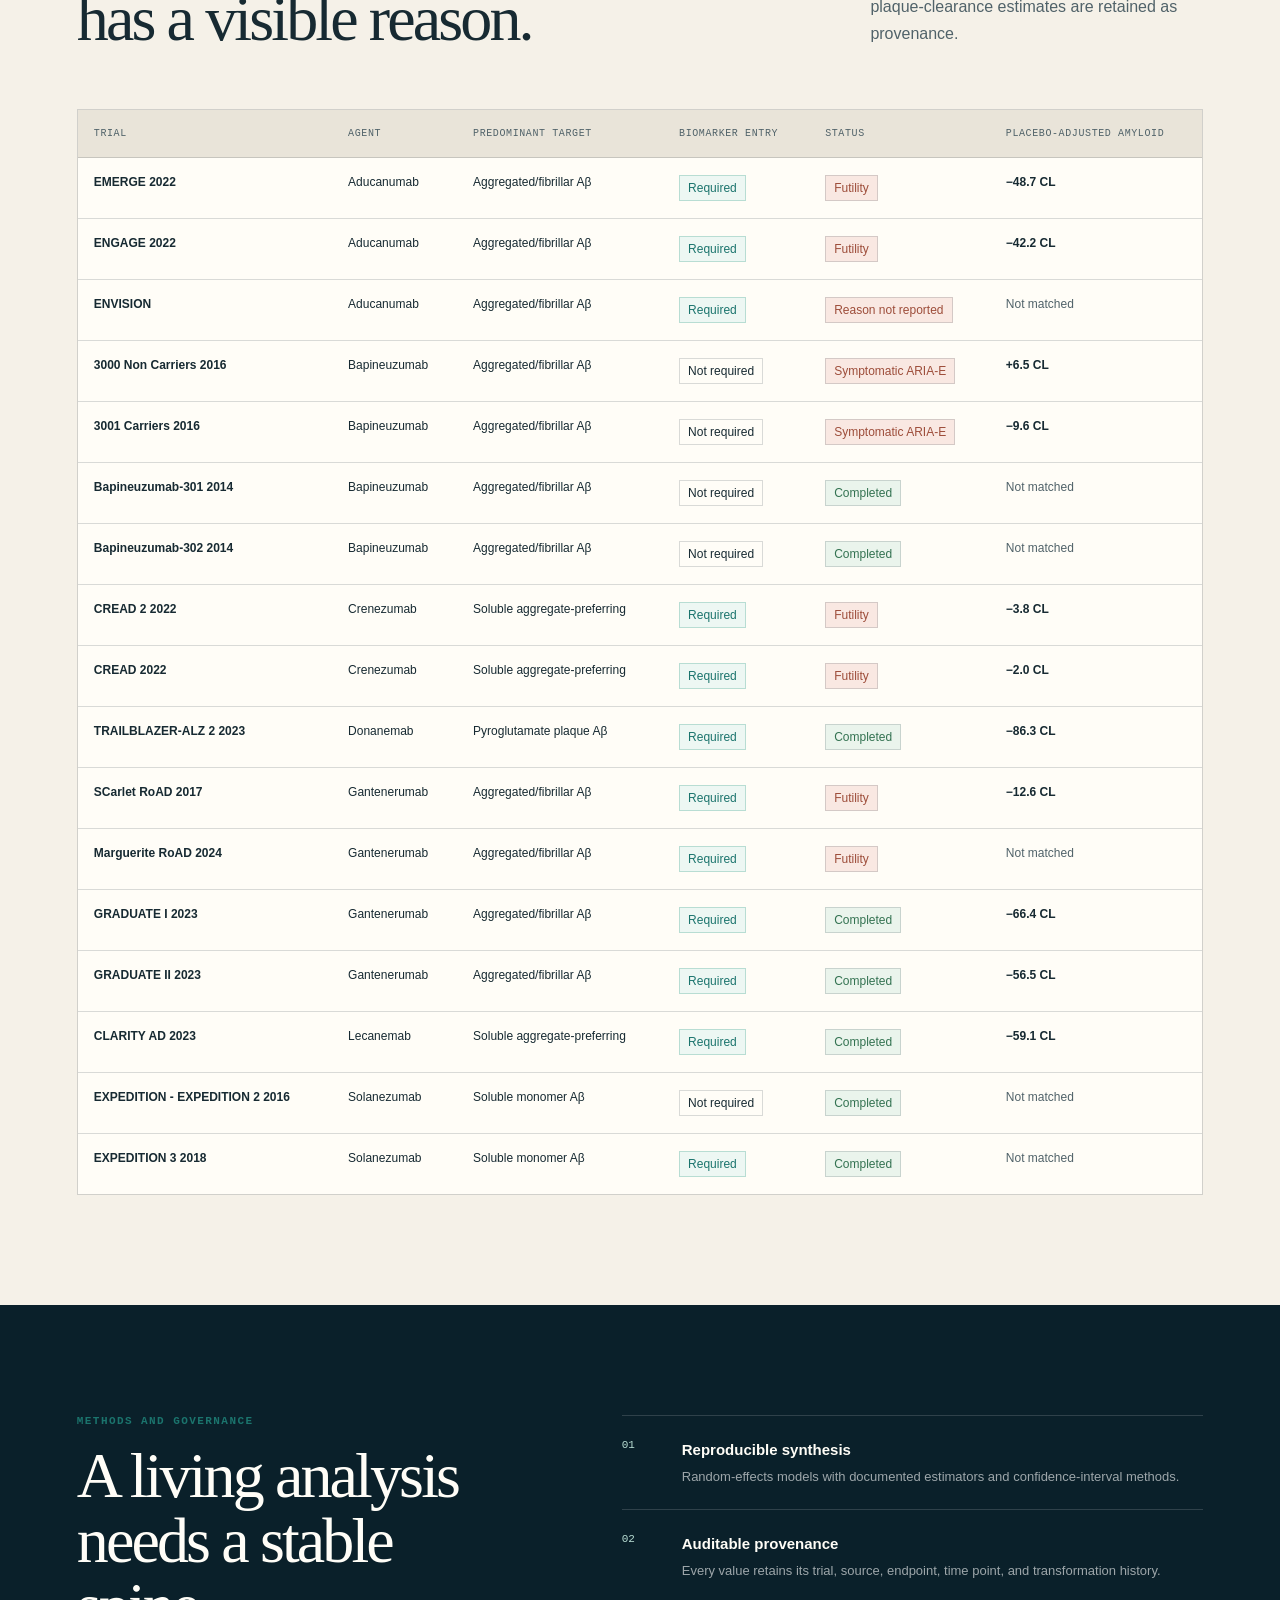
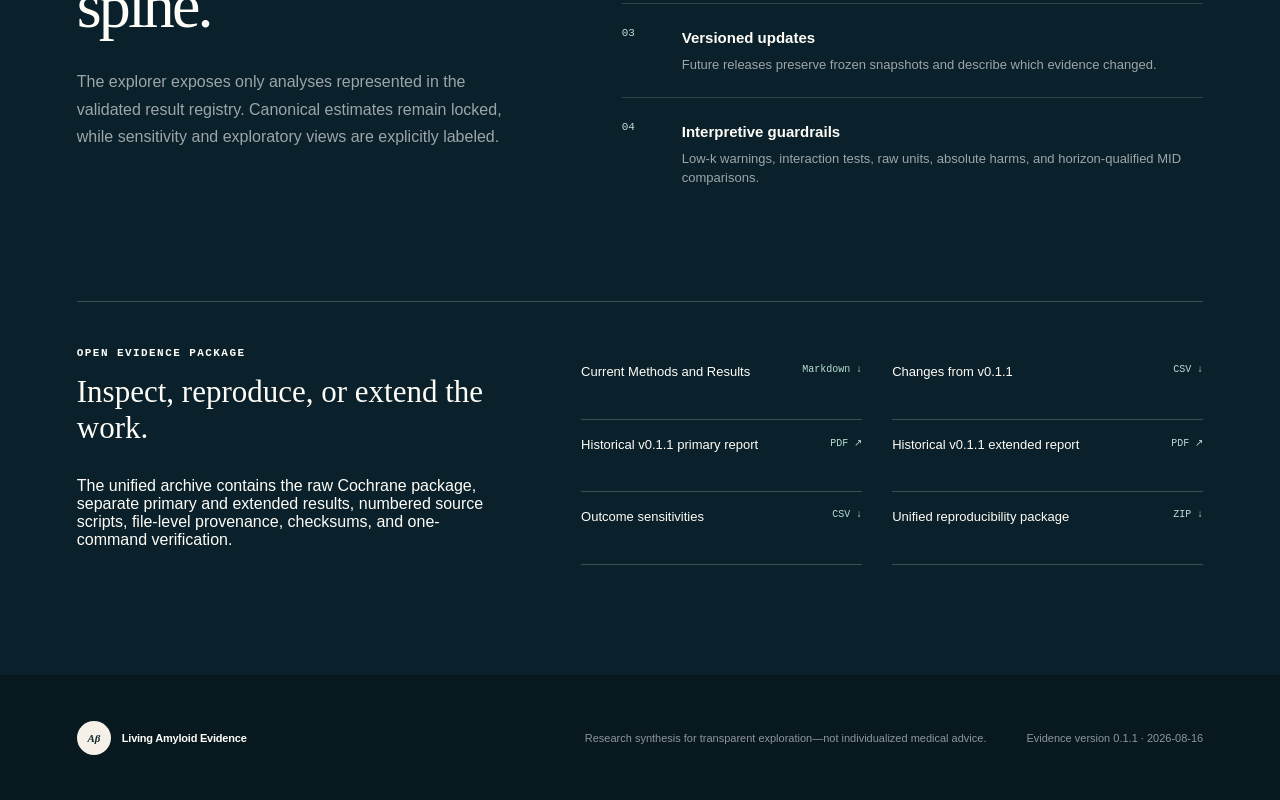
==== commit 4753300c: "Audit PET mappings and publish reproducible evidence release 0.2.0" ====
--- a/public/index.html
+++ b/public/index.html
@@ -21,7 +21,7 @@
   <header class="site-header">
     <a class="brand" href="#top"><span class="brand-mark">Aβ</span><span>Living Amyloid Evidence</span></a>
     <nav aria-label="Primary navigation"><a href="#explorer">Explorer</a><a href="#conditions">Conditions</a><a href="#biology">Biology</a><a href="#safety">Safety</a><a href="#trials">Trials</a><a href="#methods">Methods</a></nav>
-    <span class="version-pill">Evidence v0.1.1</span>
+    <span class="version-pill">Evidence v0.2.0</span>
   </header>
 
   <section class="hero" id="top">
@@ -30,19 +30,19 @@
       <h1>One evidence base.<br><em>Every defensible view.</em></h1>
       <p class="hero-lede">See how endpoint definitions, plaque clearance, drug inclusion, and trial status change estimated benefits and harms in Alzheimer’s disease.</p>
       <div class="hero-actions"><a class="button button-primary" href="#explorer">Explore the estimates</a><a class="button button-secondary" href="downloads/reproducibility-package.zip">Download the evidence package</a></div>
-      <div class="status-line"><span class="status-dot"></span>Current through the Cochrane evidence package · Corrected 16 August 2026</div>
+      <div class="status-line"><span class="status-dot"></span>Literature search through 7 August 2025 · Analysis release 11 September 2026</div>
     </div>
     <div class="hero-figure">
       <div class="figure-head"><div><p class="eyebrow">Headline sensitivity</p><h2>ADAS-Cog at 18 months</h2></div><span>Mean difference · points</span></div>
       <div id="hero-forest"></div>
-      <p class="figure-note">Restriction to antibodies meeting the response criteria increases the magnitude of the estimated benefit. The clinically meaningful-difference lines show why statistical separation from zero should not be read as clinical importance.</p>
+      <p class="figure-note">Restriction to antibodies meeting the investigator-defined inclusion rules increases the magnitude of the estimated benefit. The clinically meaningful-difference lines show why statistical separation from zero should not be read as clinical importance.</p>
     </div>
   </section>
 
   <section class="headline-strip" aria-label="Key findings">
     <article class="stat-card"><p class="eyebrow">Class-wide ADAS-Cog</p><div class="stat-value">−0.111</div><p class="interval">95% CI −0.160 to −0.062</p><p>13 trials · all antibodies</p></article>
-    <article class="stat-card stat-teal"><p class="eyebrow">Response-criteria ADAS-Cog</p><div class="stat-value">−0.158</div><p class="interval">95% CI −0.237 to −0.079</p><p>4 plaque-clearing, approved-generation trials</p></article>
-    <article class="stat-card stat-coral"><p class="eyebrow">Response-criteria ARIA-E</p><div class="stat-value">RR 11.13</div><p class="interval">95% CI 7.30 to 16.96</p><p>Benefit is accompanied by substantial imaging risk</p></article>
+    <article class="stat-card stat-teal"><p class="eyebrow">Selected-agent ADAS-Cog</p><div class="stat-value">−0.158</div><p class="interval">95% CI −0.237 to −0.079</p><p>4 plaque-clearing, approved-generation trials</p></article>
+    <article class="stat-card stat-coral"><p class="eyebrow">Selected-agent ARIA-E</p><div class="stat-value">RR 11.13</div><p class="interval">95% CI 7.30 to 16.96</p><p>Benefit is accompanied by substantial imaging risk</p></article>
   </section>
 
   <section class="section explorer-section" id="explorer">
@@ -65,7 +65,7 @@
     <div class="condition-map" aria-label="Relationship among analysis conditions">
       <div class="condition-map-root"><span>Reference set</span><strong>All antibodies</strong></div>
       <div class="condition-map-branches">
-        <div class="condition-map-branch"><span>Entry criterion</span><strong>Biomarker confirmed</strong><small>plus ≥10 CL and approved generation</small><div class="condition-map-child"><strong>Response criteria</strong></div></div>
+        <div class="condition-map-branch"><span>Entry criterion</span><strong>Biomarker confirmed</strong><small>plus ≥10 CL and approved generation</small><div class="condition-map-child"><strong>Biomarker-confirmed, approved agents, ≥10 CL reduction</strong></div></div>
         <div class="condition-map-branch"><span>Target engagement</span><strong>Clears ≥10 CL</strong><small>regardless of generation</small></div>
         <div class="condition-map-branch"><span>Current-agent view</span><strong>Lecanemab + donanemab</strong><small>time-indexed sensitivity</small></div>
       </div>
@@ -111,12 +111,13 @@
         <div><span>04</span><p><strong>Interpretive guardrails</strong>Low-k warnings, interaction tests, raw units, absolute harms, and horizon-qualified MID comparisons.</p></div>
       </div>
     </div>
-    <div class="downloads"><div><p class="eyebrow">Open evidence package</p><h3>Inspect, reproduce, or extend the work.</h3><p>The unified archive contains the raw Cochrane package, separate primary and extended results, numbered source scripts, file-level provenance, checksums, and one-command verification.</p></div><div class="download-links"><a href="downloads/primary-reanalysis-report.pdf">Primary report <span>PDF ↗</span></a><a href="downloads/extended-reanalysis-report.pdf">Extended report <span>PDF ↗</span></a><a href="downloads/outcome-sensitivities.csv">Outcome sensitivities <span>CSV ↓</span></a><a href="downloads/reproducibility-package.zip">Unified reproducibility package <span>ZIP ↓</span></a></div></div>
+    <div class="downloads"><div><p class="eyebrow">Open evidence package</p><h3>Inspect, reproduce, or extend the work.</h3><p>The unified archive contains the raw Cochrane package, separate primary and extended results, numbered source scripts, file-level provenance, checksums, and one-command verification.</p></div><div class="download-links"><a href="downloads/methods-results.md">Current Methods and Results <span>Markdown ↓</span></a><a href="downloads/release-differences.csv">Changes from v0.1.1 <span>CSV ↓</span></a><a href="downloads/primary-reanalysis-report.pdf">Historical v0.1.1 primary report <span>PDF ↗</span></a><a href="downloads/extended-reanalysis-report.pdf">Historical v0.1.1 extended report <span>PDF ↗</span></a><a href="downloads/outcome-sensitivities.csv">Outcome sensitivities <span>CSV ↓</span></a><a href="downloads/reproducibility-package.zip">Unified reproducibility package <span>ZIP ↓</span></a></div></div>
   </section>
 
   <footer><div class="brand"><span class="brand-mark">Aβ</span><span>Living Amyloid Evidence</span></div><p>Research synthesis for transparent exploration—not individualized medical advice.</p><p>Evidence version 0.1.1 · 2026-08-16</p></footer>
 </main>
 <script src="evidence-inline.js"></script>
 <script src="app.js" defer></script>
+<script src="traceability.js" defer></script>
 </body>
 </html>
--- a/public/styles.css
+++ b/public/styles.css
@@ -278,7 +278,10 @@
   .hero { min-height: auto; }
   h1 { font-size: 55px; }
   .hero-figure { padding: 20px 15px; overflow-x: auto; }
-  .hero-figure .forest-row { min-width: 560px; }
+  .forest-row, .hero-figure .forest-row { min-width: 0; grid-template-columns: minmax(0, 1fr) 108px; padding: 12px 0; }
+  .forest-label { grid-column: 1; grid-row: 1; }
+  .forest-value { grid-column: 2; grid-row: 1; }
+  .forest-track { grid-column: 1 / -1; grid-row: 2; margin: 0 20px; }
   .headline-strip { grid-template-columns: 1fr; }
   .stat-card { min-height: auto; border-right: 0; border-bottom: 1px solid var(--line); }
   .explorer-shell { grid-template-columns: 1fr; }
@@ -288,12 +291,12 @@
   .big-estimate > span { font-size: 82px; }
   .subhead { align-items: flex-start; flex-direction: column; }
   .forest-card { padding: 20px 14px; overflow-x: auto; }
-  .forest-card .forest-row, .forest-card .forest-axis { min-width: 610px; }
+  .forest-card .forest-row, .forest-card .forest-axis { min-width: 0; }
   .condition-table-wrap { overflow-x: auto; }
   .condition-table-wrap table { min-width: 1450px; }
   .condition-toolbar { align-items: stretch; flex-direction: column; }
   .condition-actions { justify-content: flex-start; }
-  .forest-axis { margin-left: 180px; }
+  .forest-axis { margin-left: 20px; margin-right: 20px; }
   .downloads { grid-template-columns: 1fr; }
   .download-links { grid-template-columns: 1fr; }
   .download-links a:nth-child(odd) { margin-right: 0; }
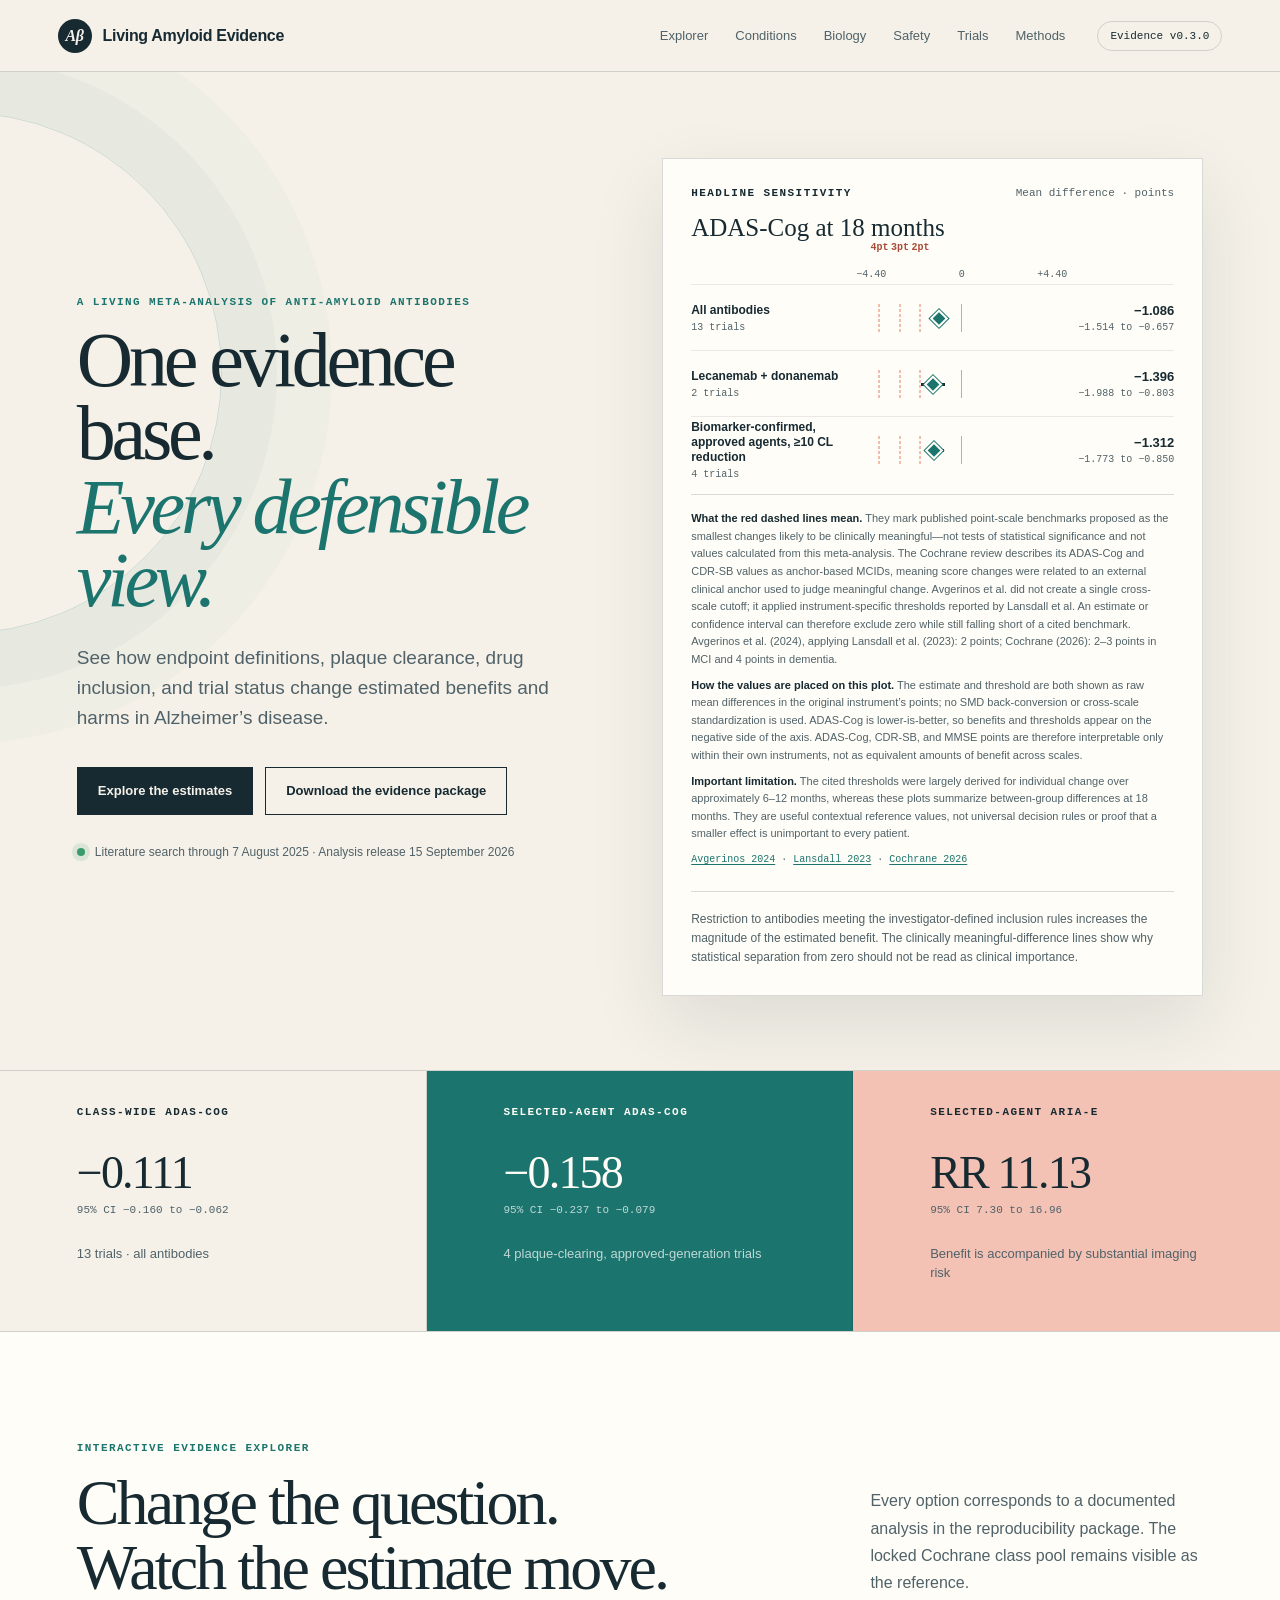
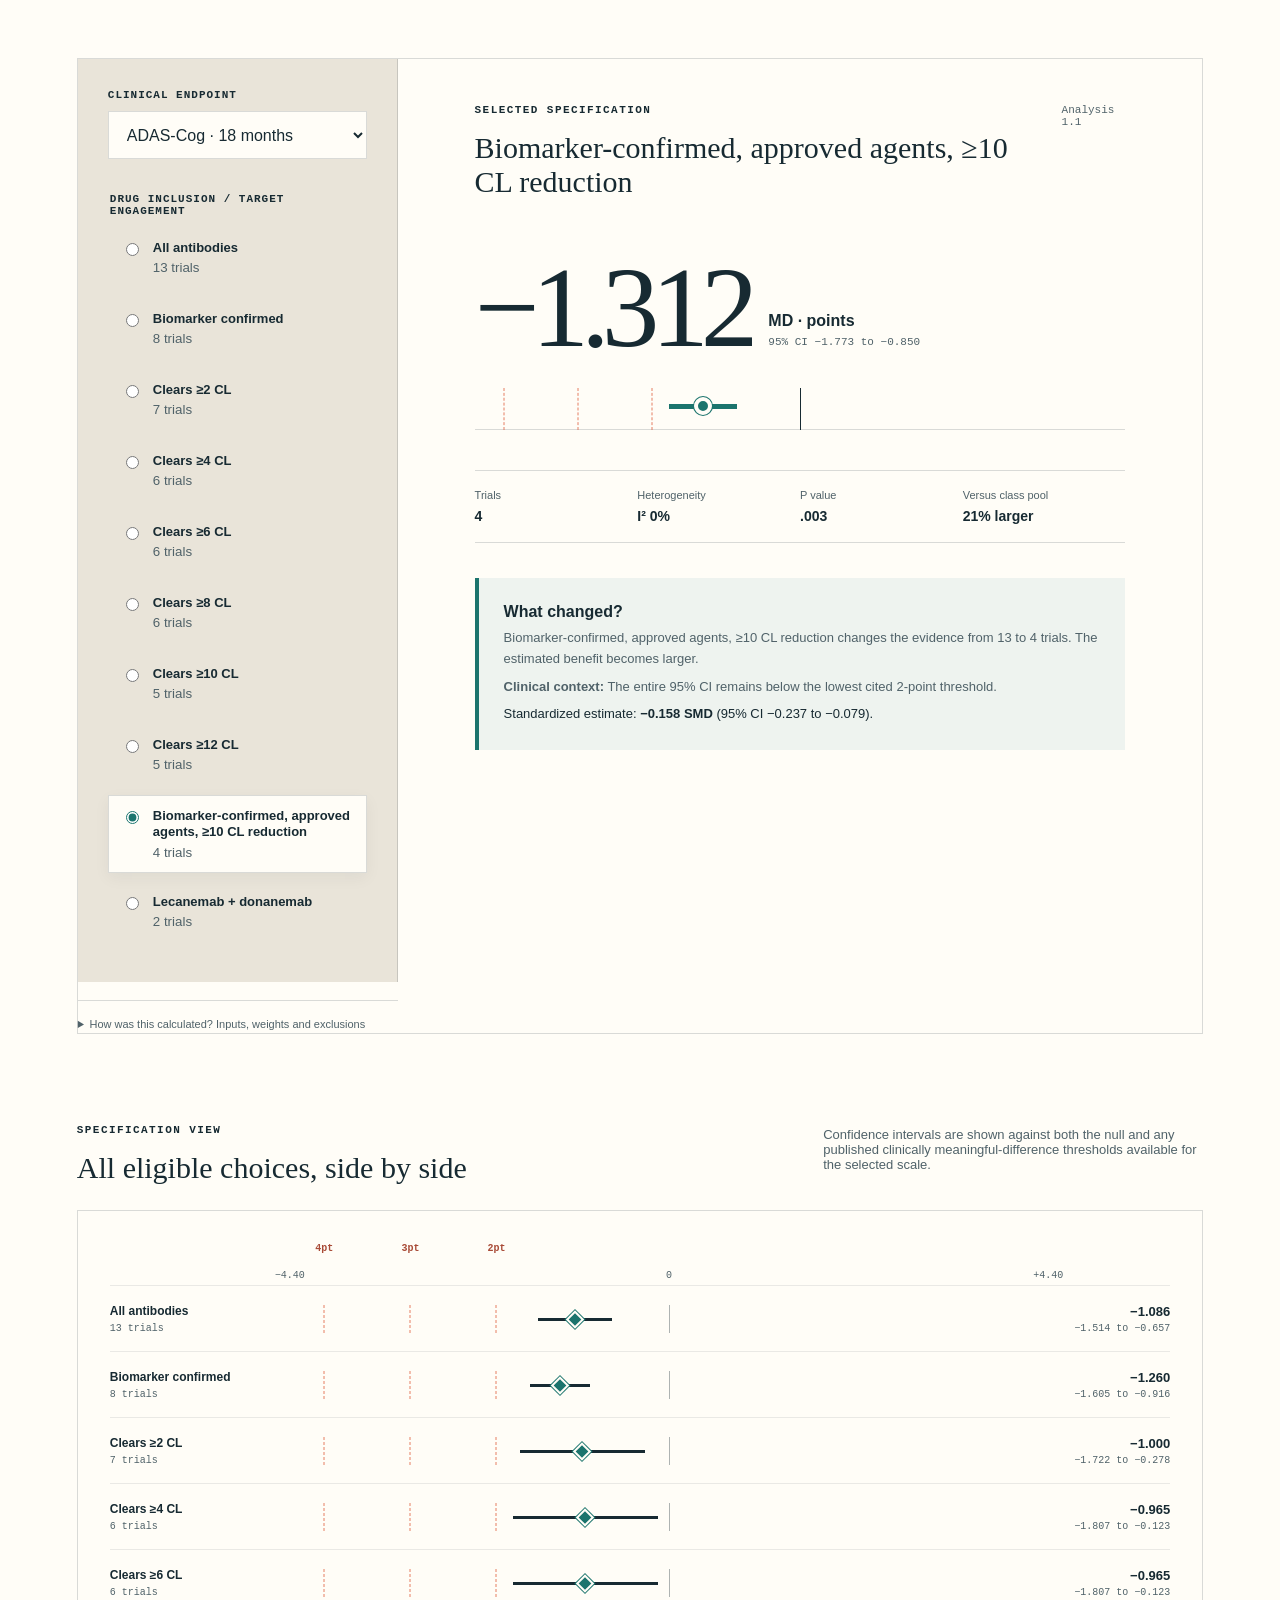
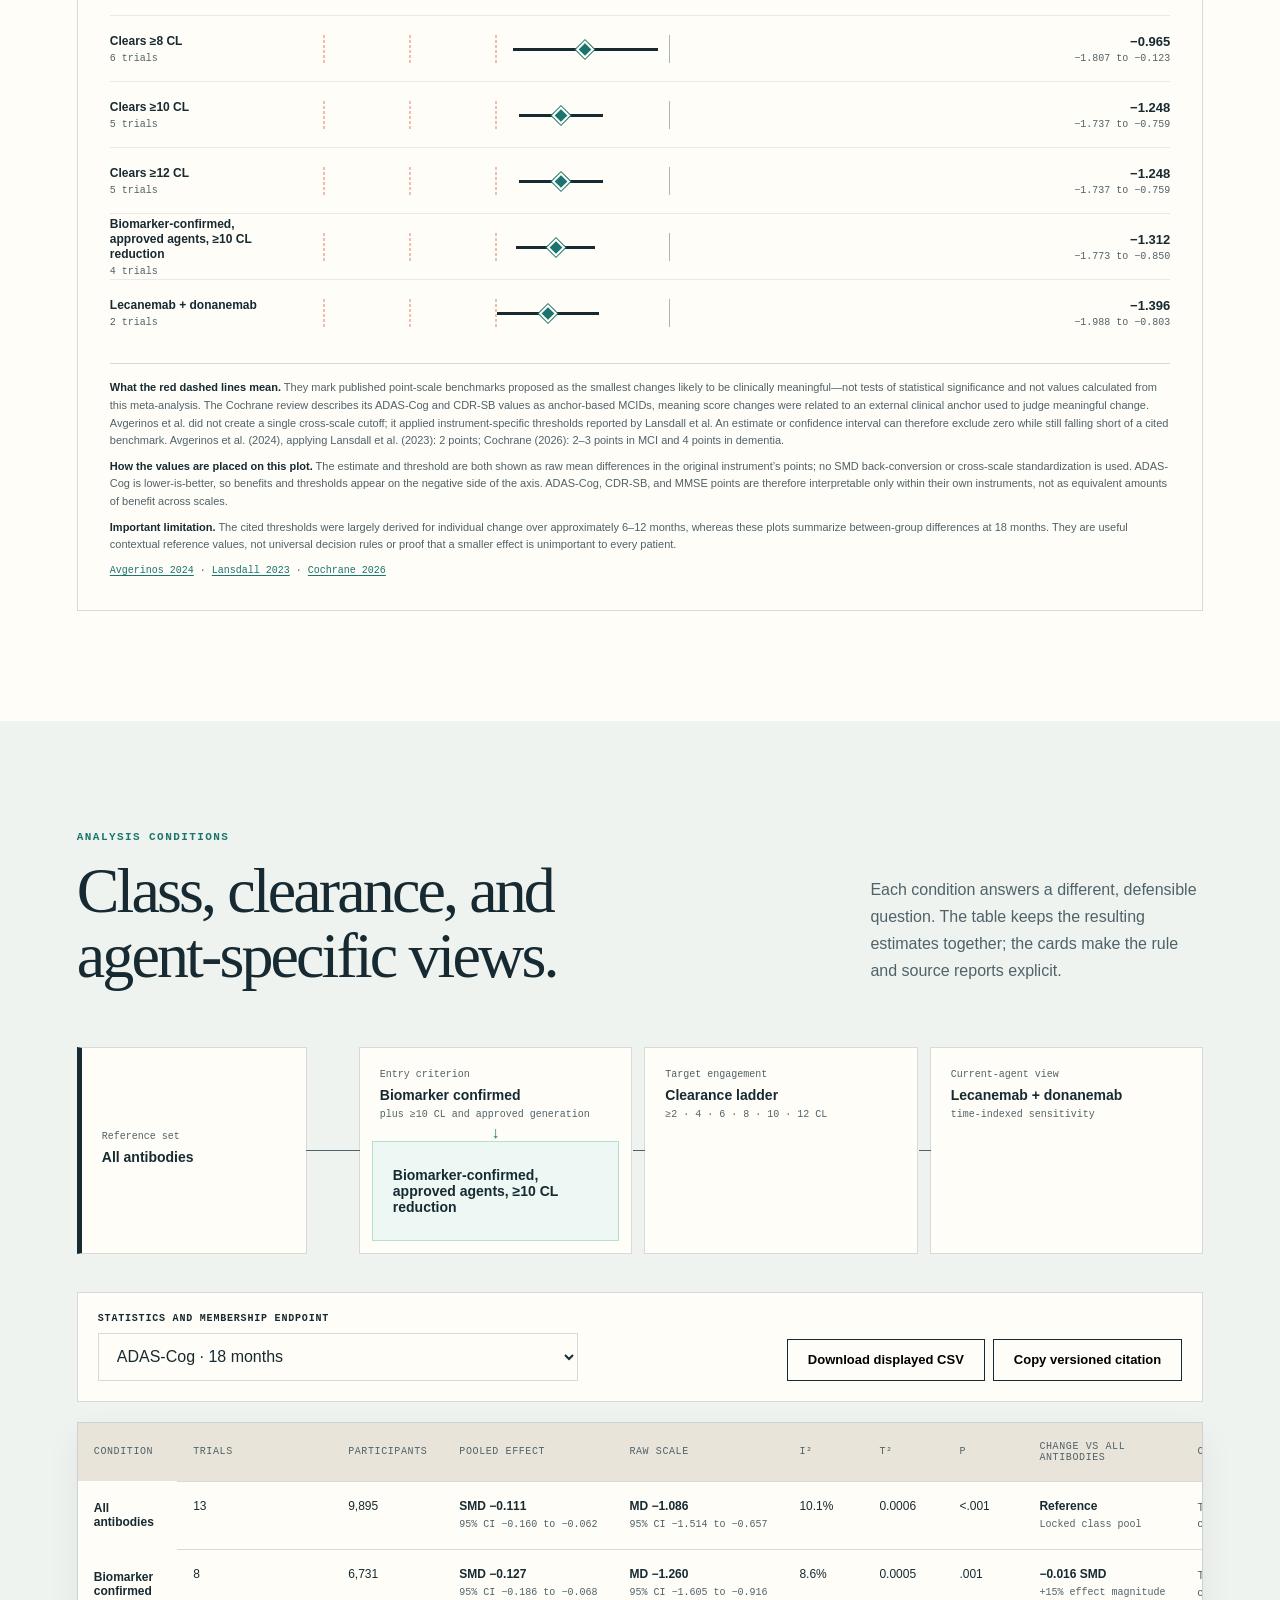
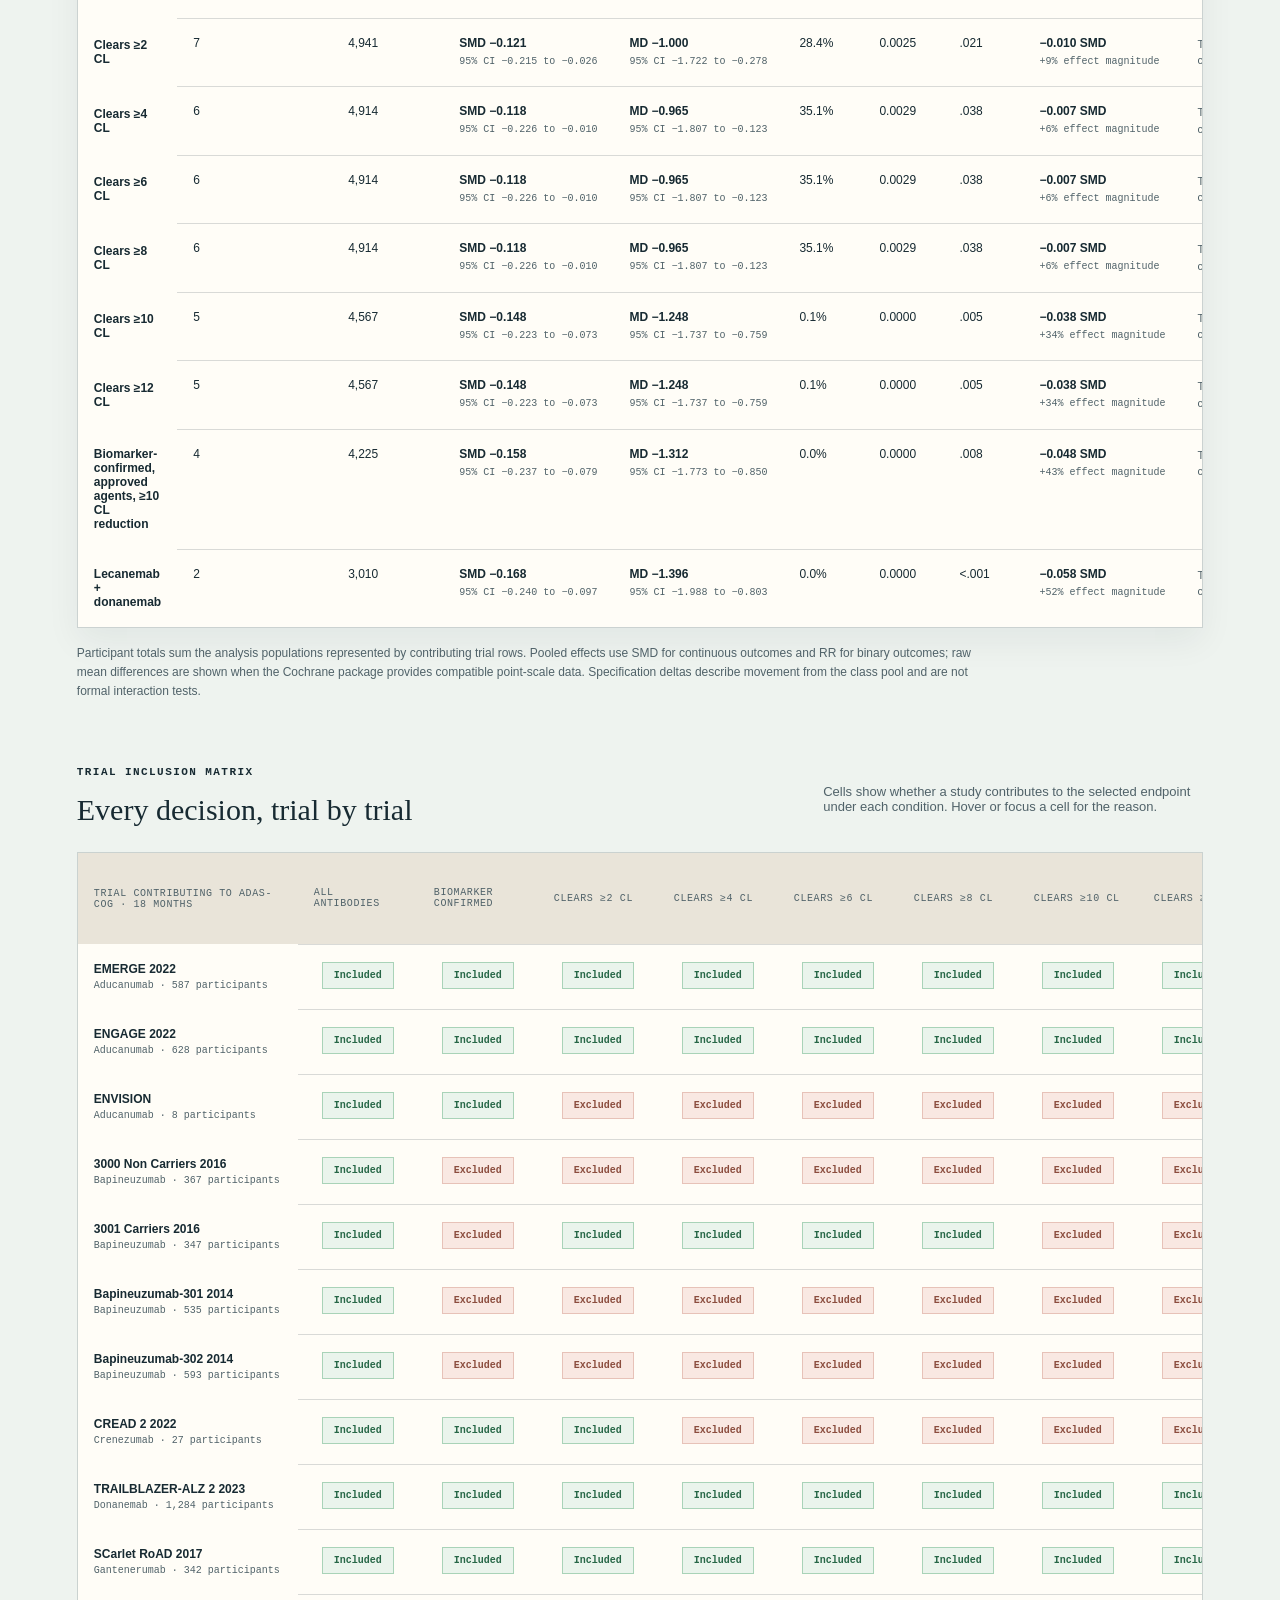
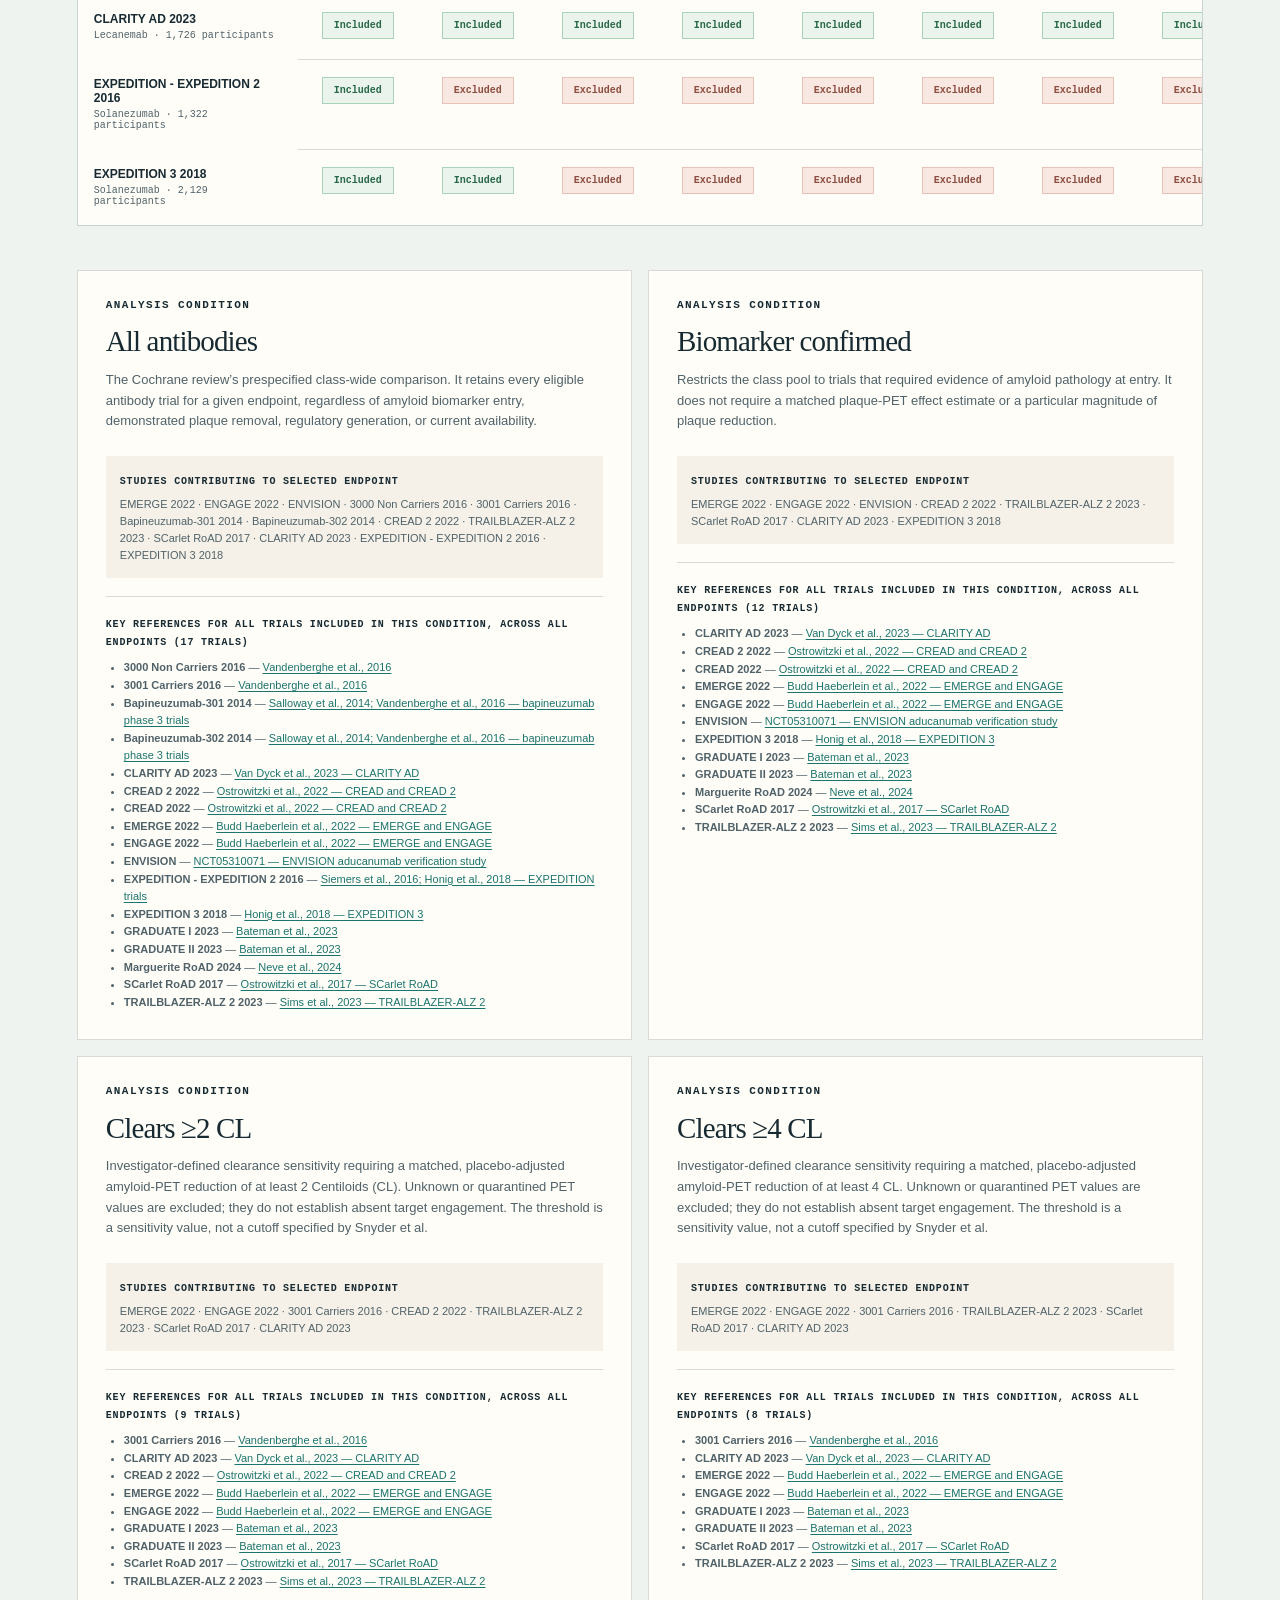
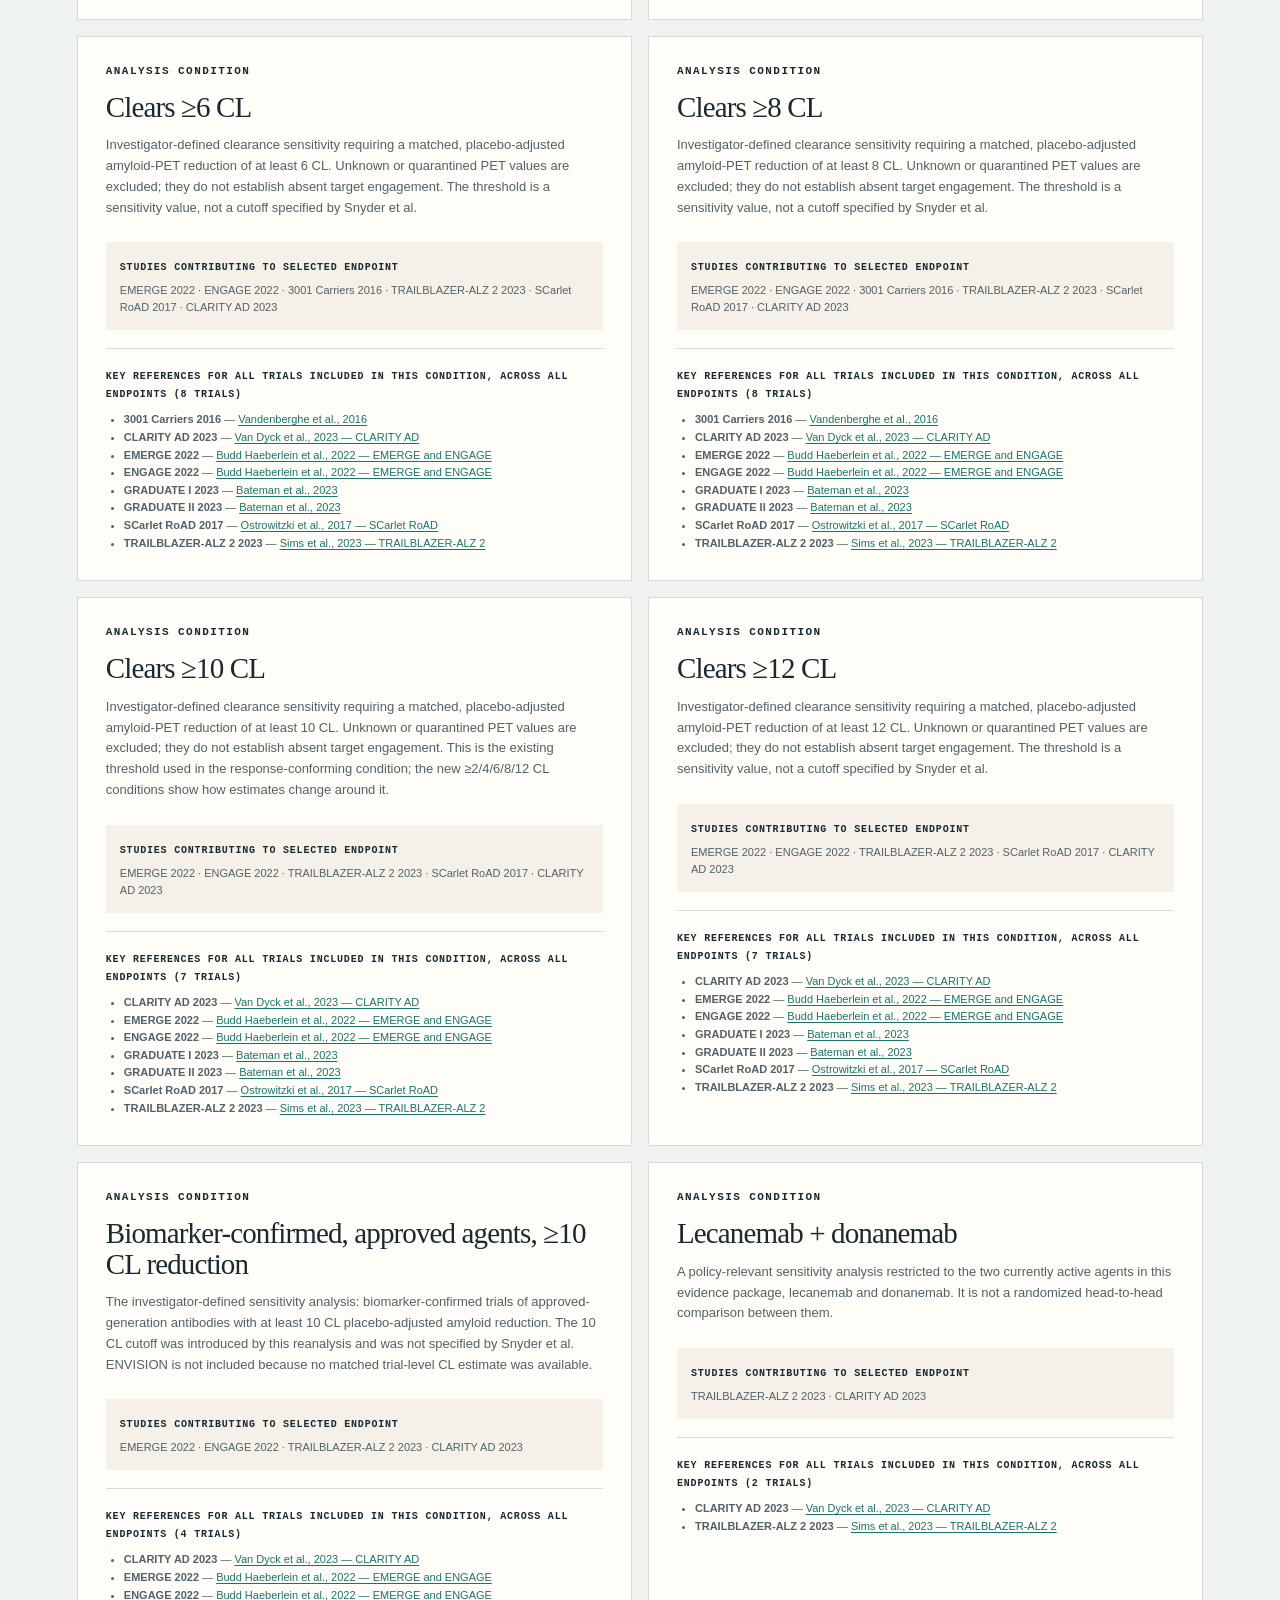
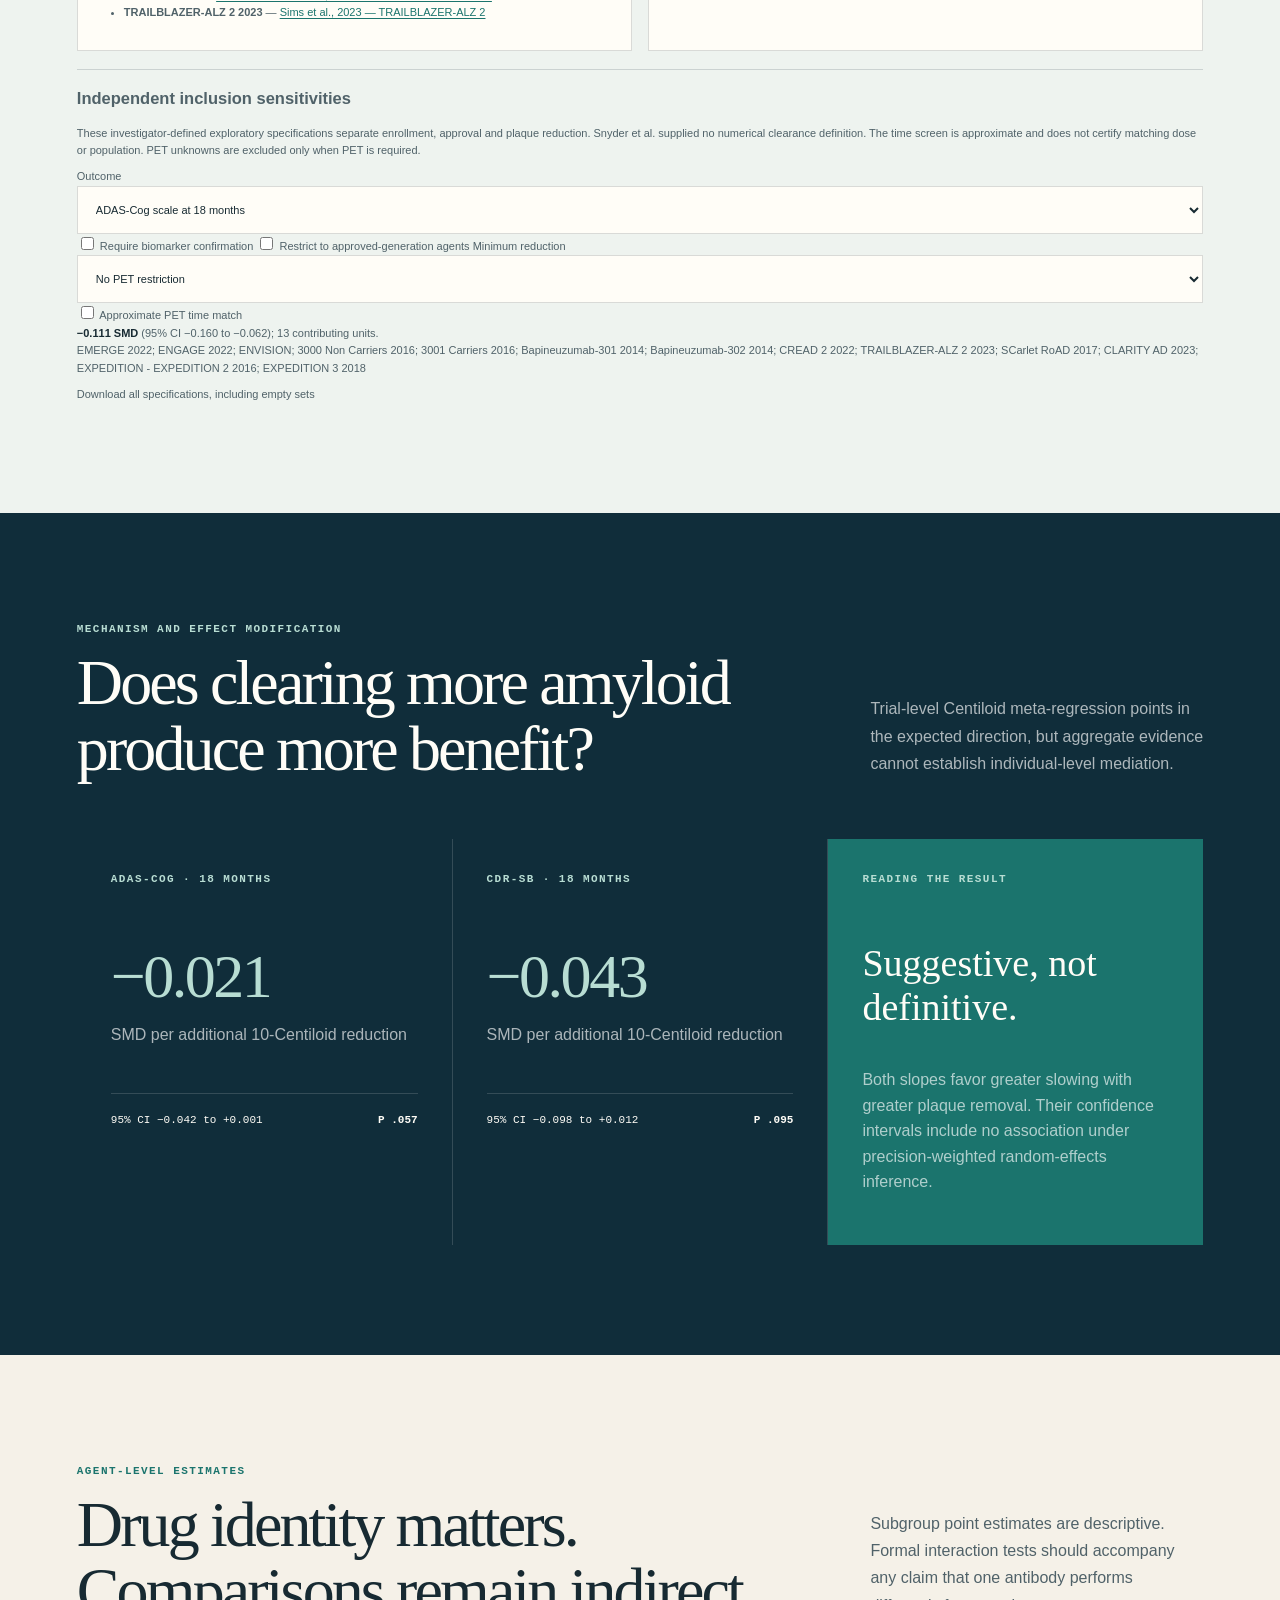
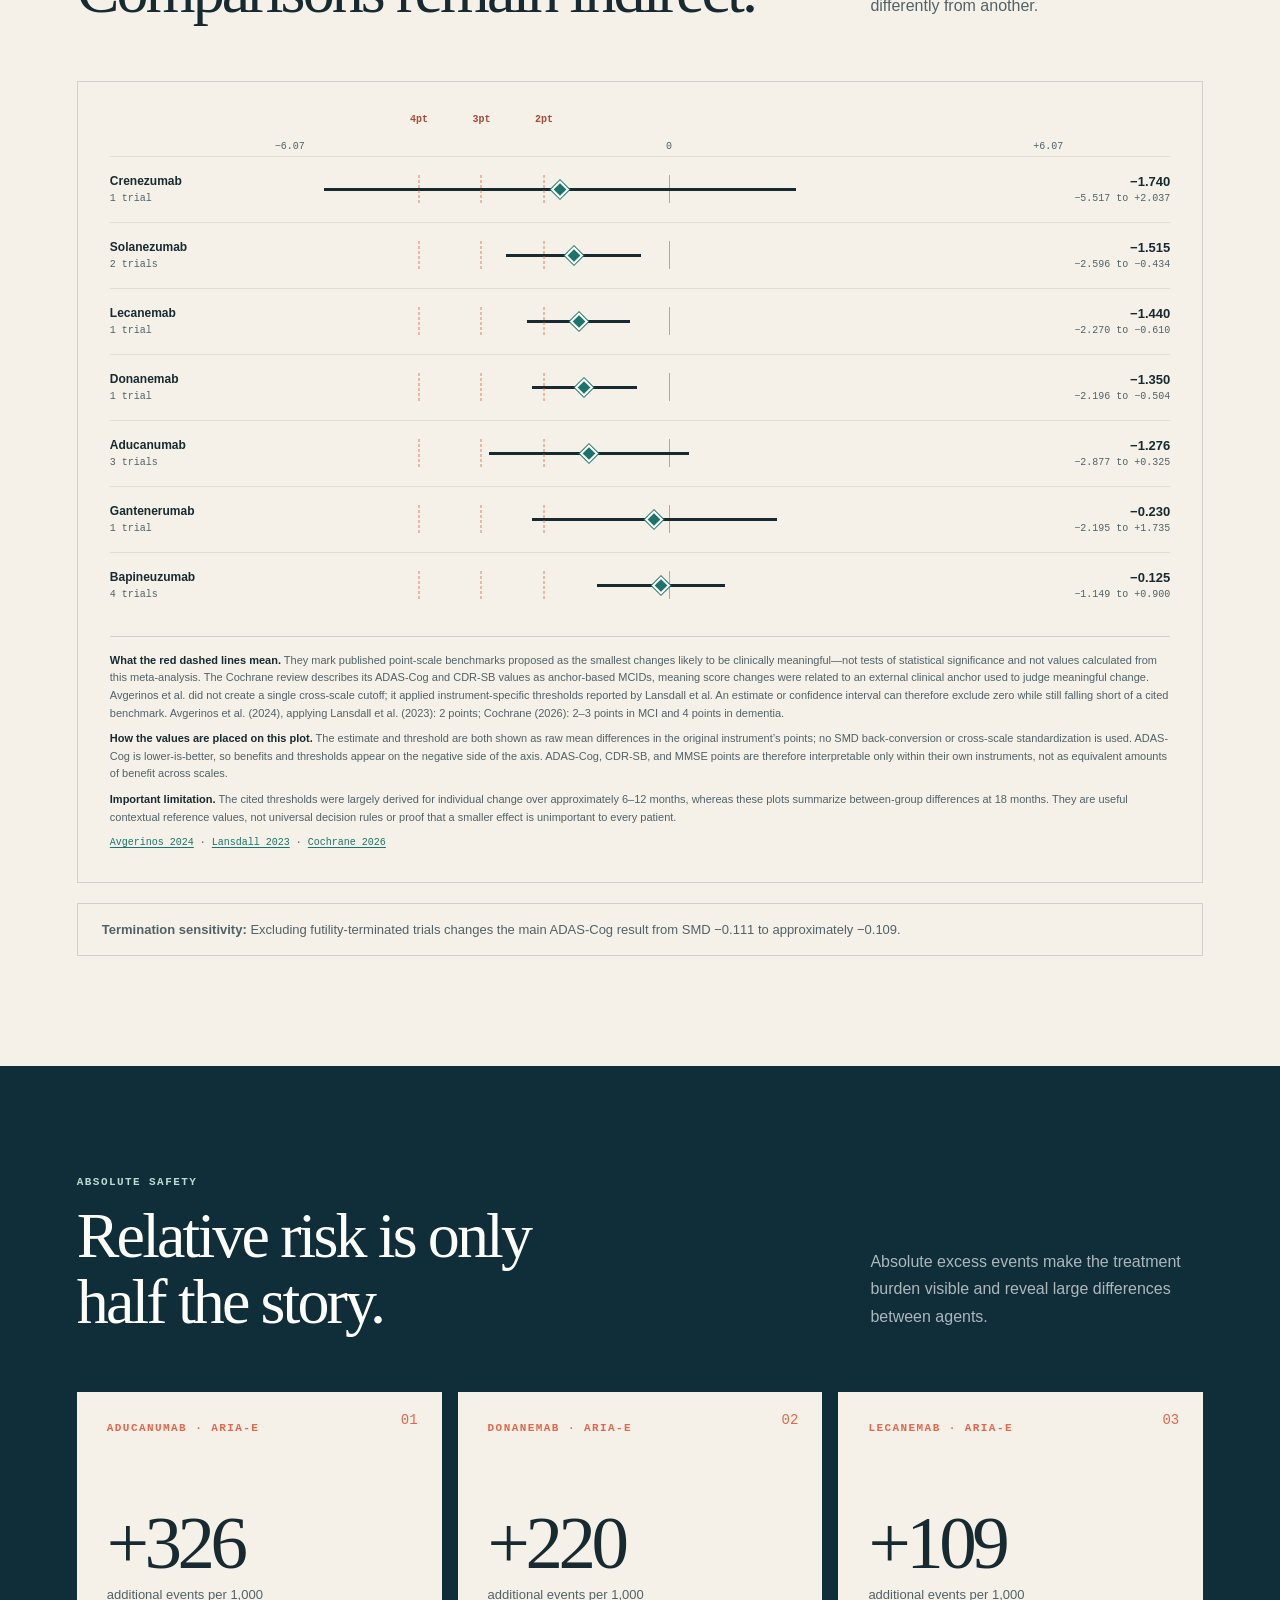
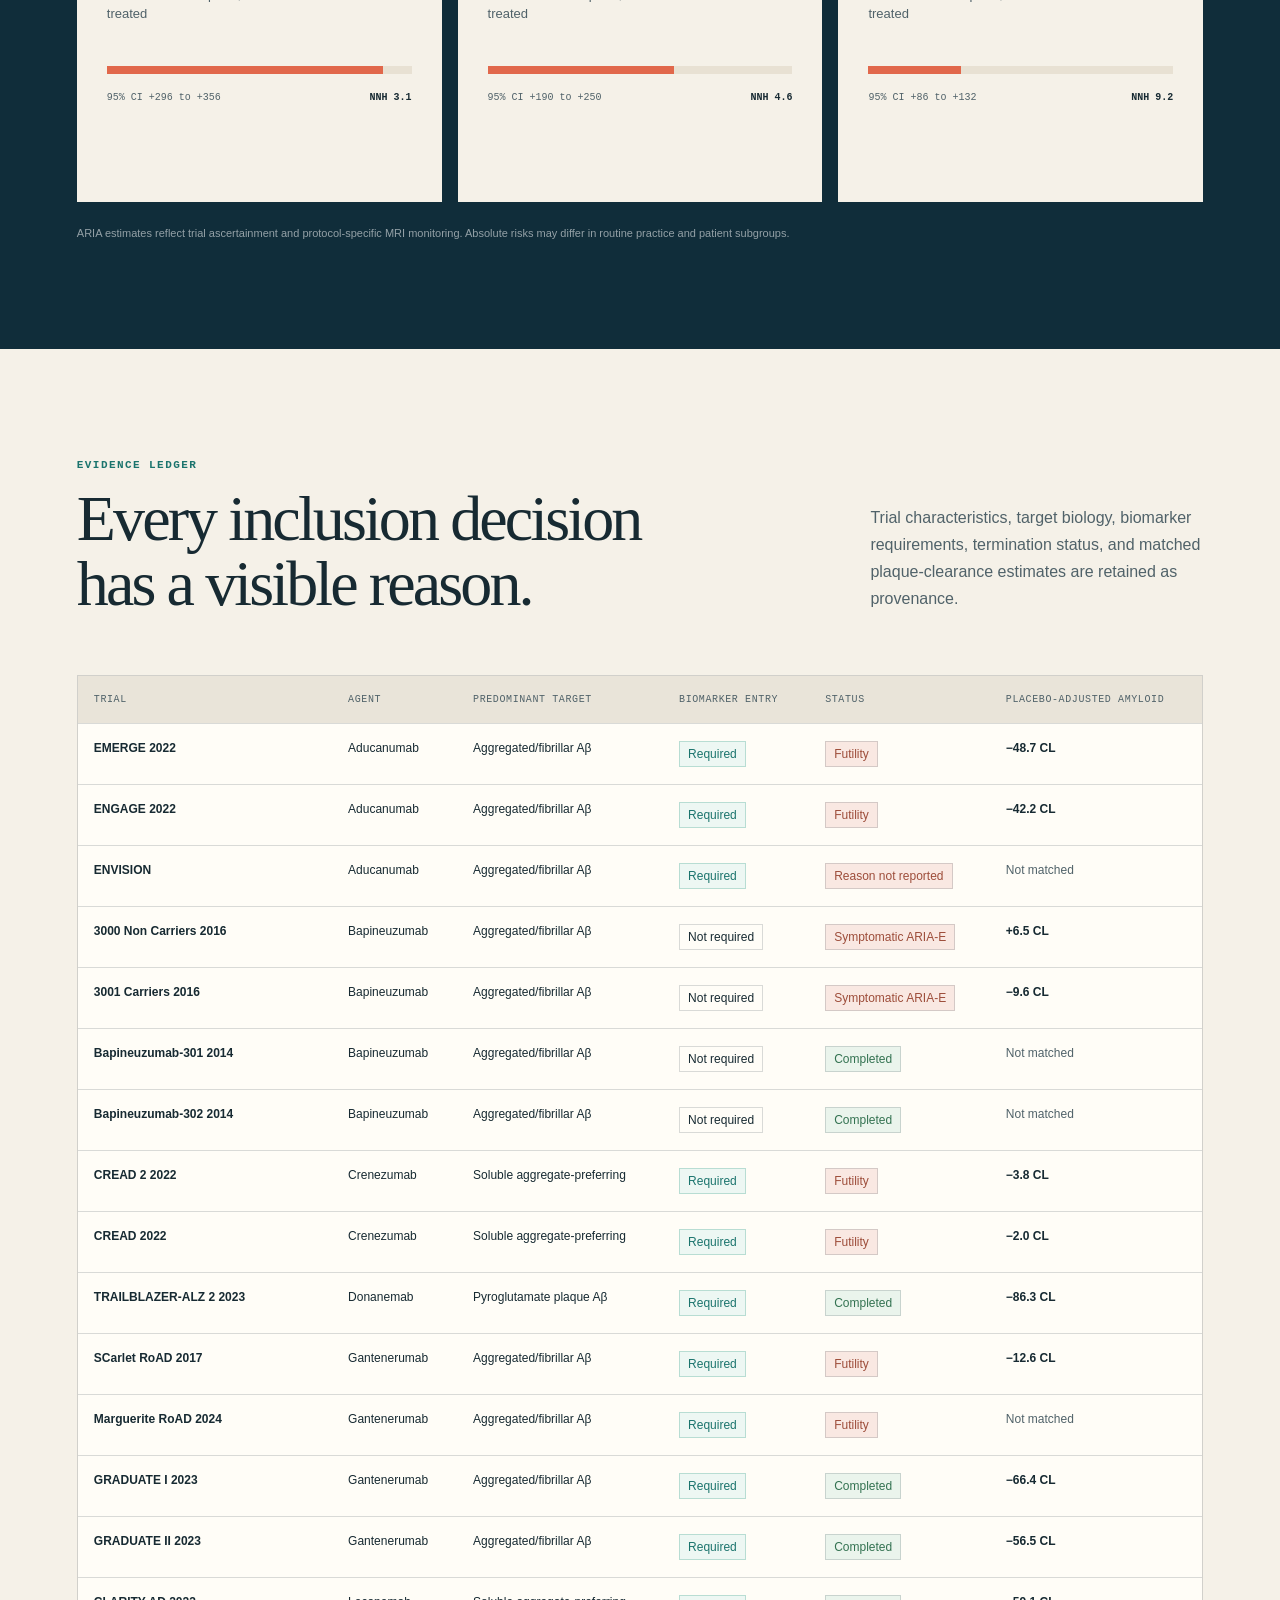
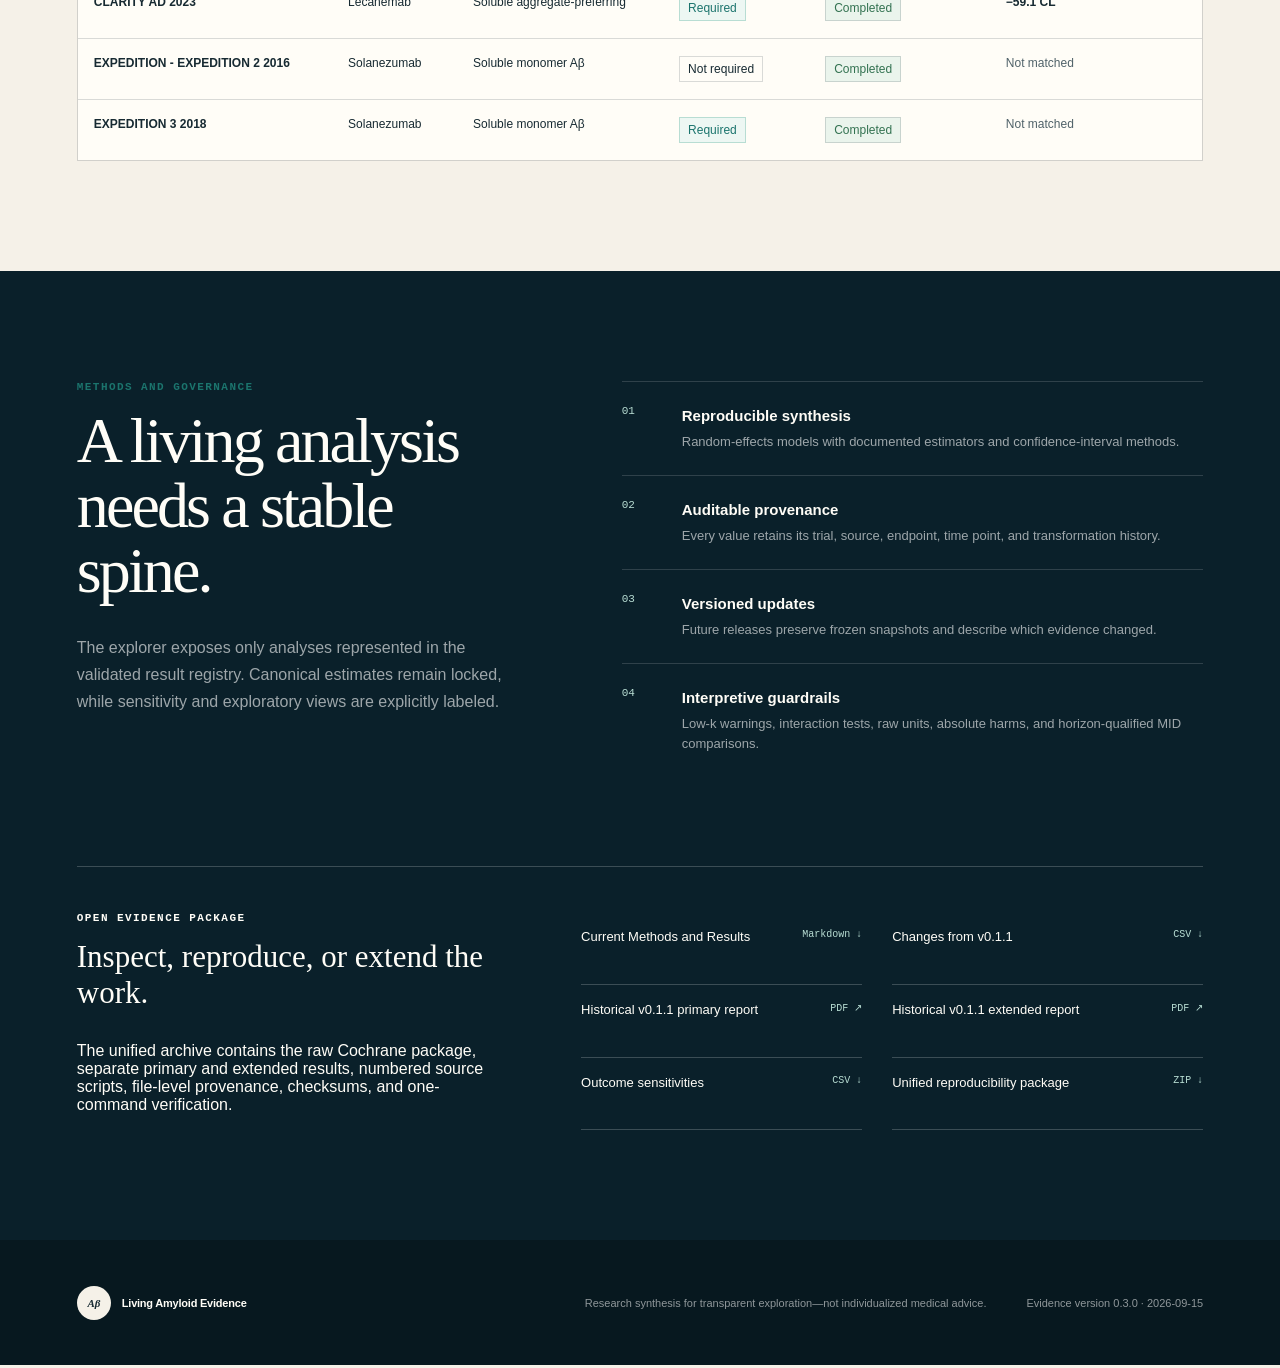
==== commit 0a725ae7: "Add Centiloid threshold sensitivity ladder" ====
--- a/public/index.html
+++ b/public/index.html
@@ -21,7 +21,7 @@
   <header class="site-header">
     <a class="brand" href="#top"><span class="brand-mark">Aβ</span><span>Living Amyloid Evidence</span></a>
     <nav aria-label="Primary navigation"><a href="#explorer">Explorer</a><a href="#conditions">Conditions</a><a href="#biology">Biology</a><a href="#safety">Safety</a><a href="#trials">Trials</a><a href="#methods">Methods</a></nav>
-    <span class="version-pill">Evidence v0.2.0</span>
+    <span class="version-pill">Evidence v0.3.0</span>
   </header>
 
   <section class="hero" id="top">
@@ -30,7 +30,7 @@
       <h1>One evidence base.<br><em>Every defensible view.</em></h1>
       <p class="hero-lede">See how endpoint definitions, plaque clearance, drug inclusion, and trial status change estimated benefits and harms in Alzheimer’s disease.</p>
       <div class="hero-actions"><a class="button button-primary" href="#explorer">Explore the estimates</a><a class="button button-secondary" href="downloads/reproducibility-package.zip">Download the evidence package</a></div>
-      <div class="status-line"><span class="status-dot"></span>Literature search through 7 August 2025 · Analysis release 11 September 2026</div>
+      <div class="status-line"><span class="status-dot"></span>Literature search through 7 August 2025 · Analysis release 15 September 2026</div>
     </div>
     <div class="hero-figure">
       <div class="figure-head"><div><p class="eyebrow">Headline sensitivity</p><h2>ADAS-Cog at 18 months</h2></div><span>Mean difference · points</span></div>
@@ -61,12 +61,12 @@
   </section>
 
   <section class="section conditions-section" id="conditions">
-    <div class="section-heading"><div><p class="kicker">Analysis conditions</p><h2>Five ways to define<br>the evidence set.</h2></div><p>Each condition answers a different, defensible question. The table keeps the resulting estimates together; the cards make the rule and source reports explicit.</p></div>
+    <div class="section-heading"><div><p class="kicker">Analysis conditions</p><h2>Class, clearance, and<br>agent-specific views.</h2></div><p>Each condition answers a different, defensible question. The table keeps the resulting estimates together; the cards make the rule and source reports explicit.</p></div>
     <div class="condition-map" aria-label="Relationship among analysis conditions">
       <div class="condition-map-root"><span>Reference set</span><strong>All antibodies</strong></div>
       <div class="condition-map-branches">
         <div class="condition-map-branch"><span>Entry criterion</span><strong>Biomarker confirmed</strong><small>plus ≥10 CL and approved generation</small><div class="condition-map-child"><strong>Biomarker-confirmed, approved agents, ≥10 CL reduction</strong></div></div>
-        <div class="condition-map-branch"><span>Target engagement</span><strong>Clears ≥10 CL</strong><small>regardless of generation</small></div>
+        <div class="condition-map-branch"><span>Target engagement</span><strong>Clearance ladder</strong><small>≥2 · 4 · 6 · 8 · 10 · 12 CL</small></div>
         <div class="condition-map-branch"><span>Current-agent view</span><strong>Lecanemab + donanemab</strong><small>time-indexed sensitivity</small></div>
       </div>
     </div>
@@ -114,7 +114,7 @@
     <div class="downloads"><div><p class="eyebrow">Open evidence package</p><h3>Inspect, reproduce, or extend the work.</h3><p>The unified archive contains the raw Cochrane package, separate primary and extended results, numbered source scripts, file-level provenance, checksums, and one-command verification.</p></div><div class="download-links"><a href="downloads/methods-results.md">Current Methods and Results <span>Markdown ↓</span></a><a href="downloads/release-differences.csv">Changes from v0.1.1 <span>CSV ↓</span></a><a href="downloads/primary-reanalysis-report.pdf">Historical v0.1.1 primary report <span>PDF ↗</span></a><a href="downloads/extended-reanalysis-report.pdf">Historical v0.1.1 extended report <span>PDF ↗</span></a><a href="downloads/outcome-sensitivities.csv">Outcome sensitivities <span>CSV ↓</span></a><a href="downloads/reproducibility-package.zip">Unified reproducibility package <span>ZIP ↓</span></a></div></div>
   </section>
 
-  <footer><div class="brand"><span class="brand-mark">Aβ</span><span>Living Amyloid Evidence</span></div><p>Research synthesis for transparent exploration—not individualized medical advice.</p><p>Evidence version 0.1.1 · 2026-08-16</p></footer>
+  <footer><div class="brand"><span class="brand-mark">Aβ</span><span>Living Amyloid Evidence</span></div><p>Research synthesis for transparent exploration—not individualized medical advice.</p><p id="release-meta">Evidence version 0.3.0 · 2026-09-15</p></footer>
 </main>
 <script src="evidence-inline.js"></script>
 <script src="app.js" defer></script>
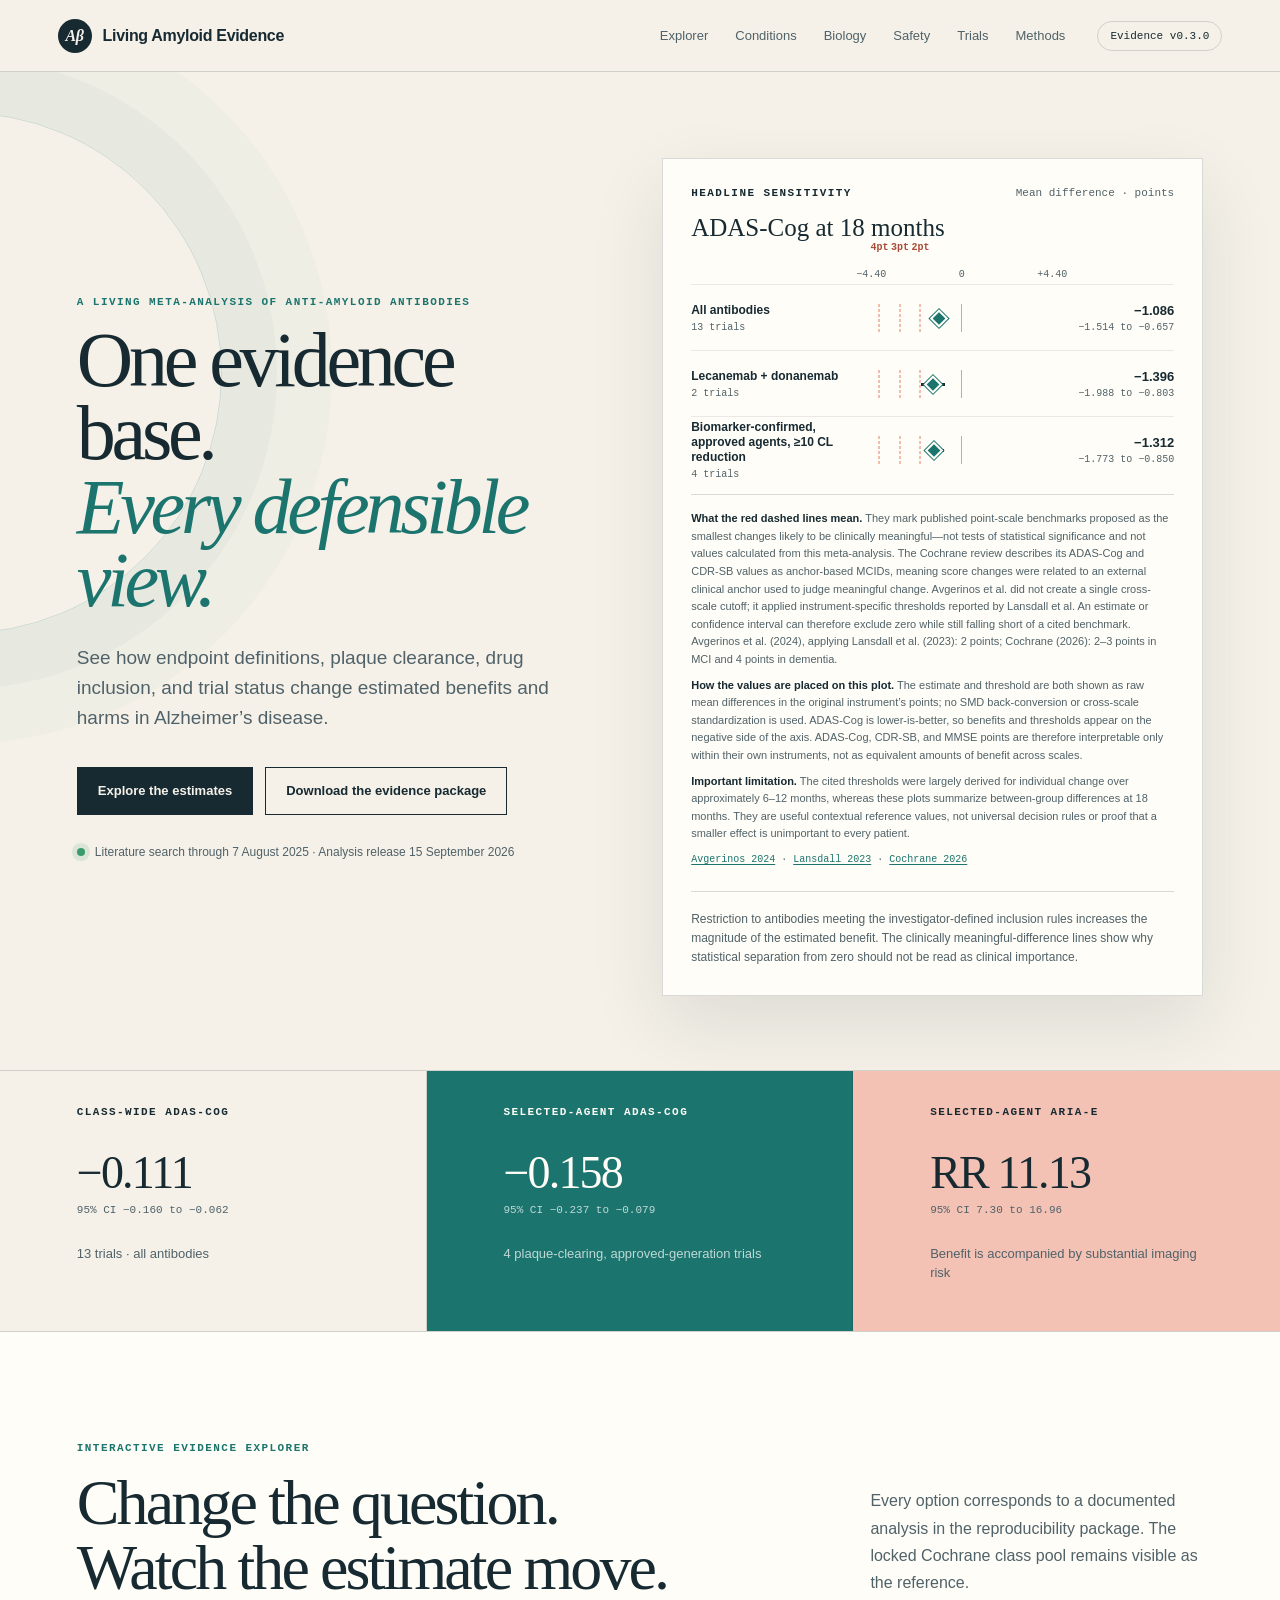
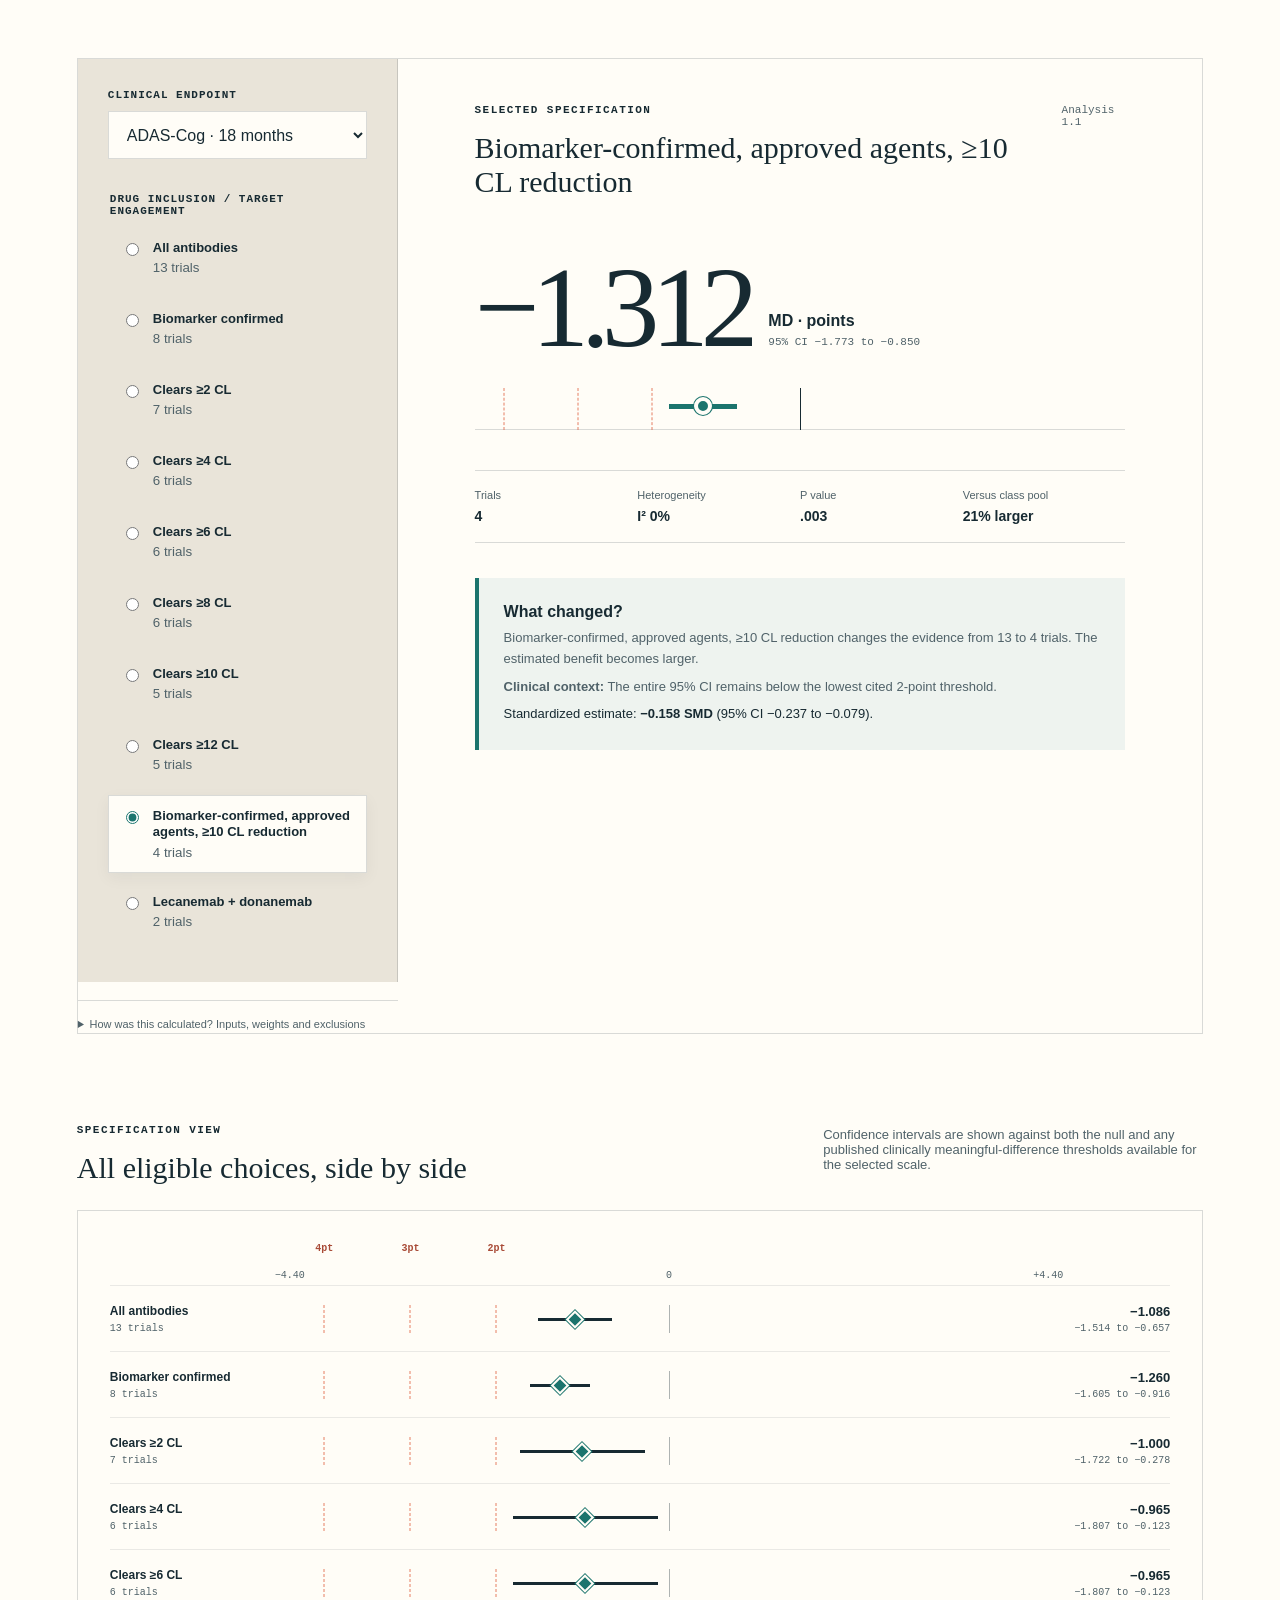
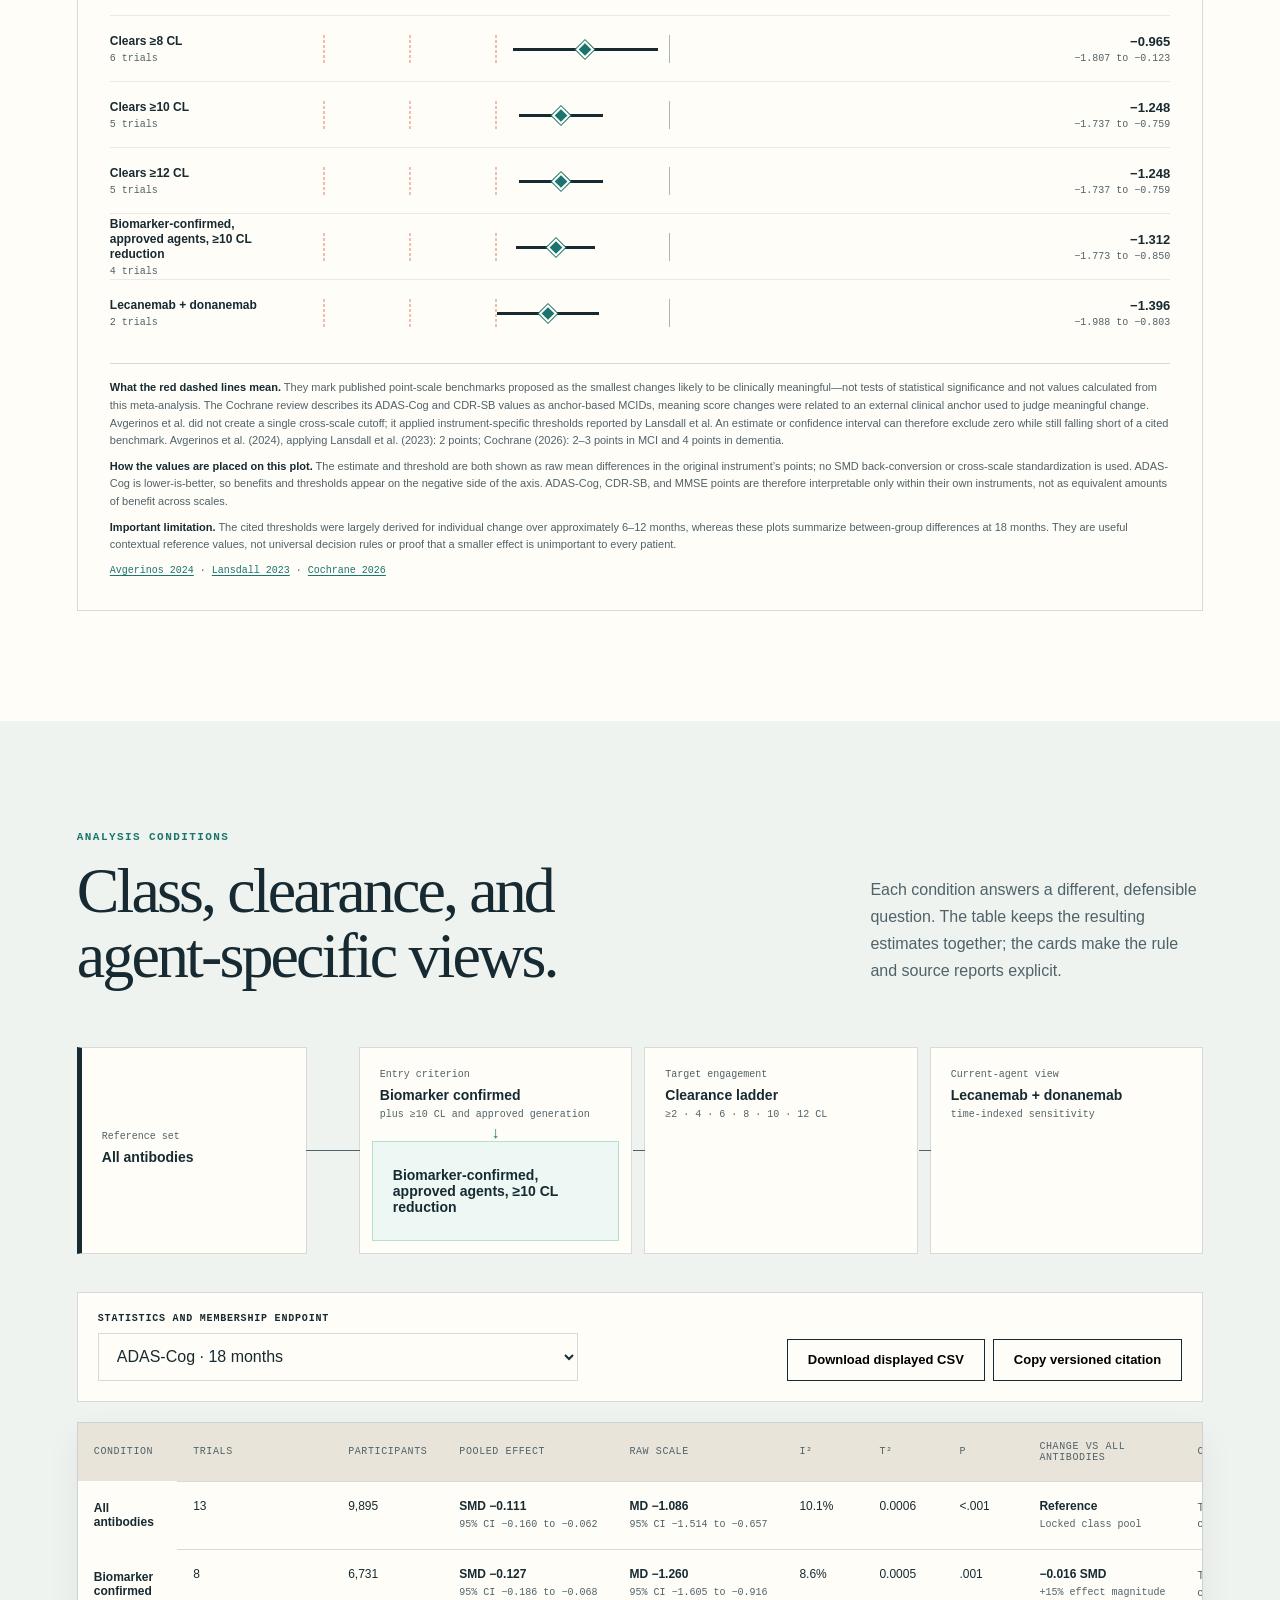
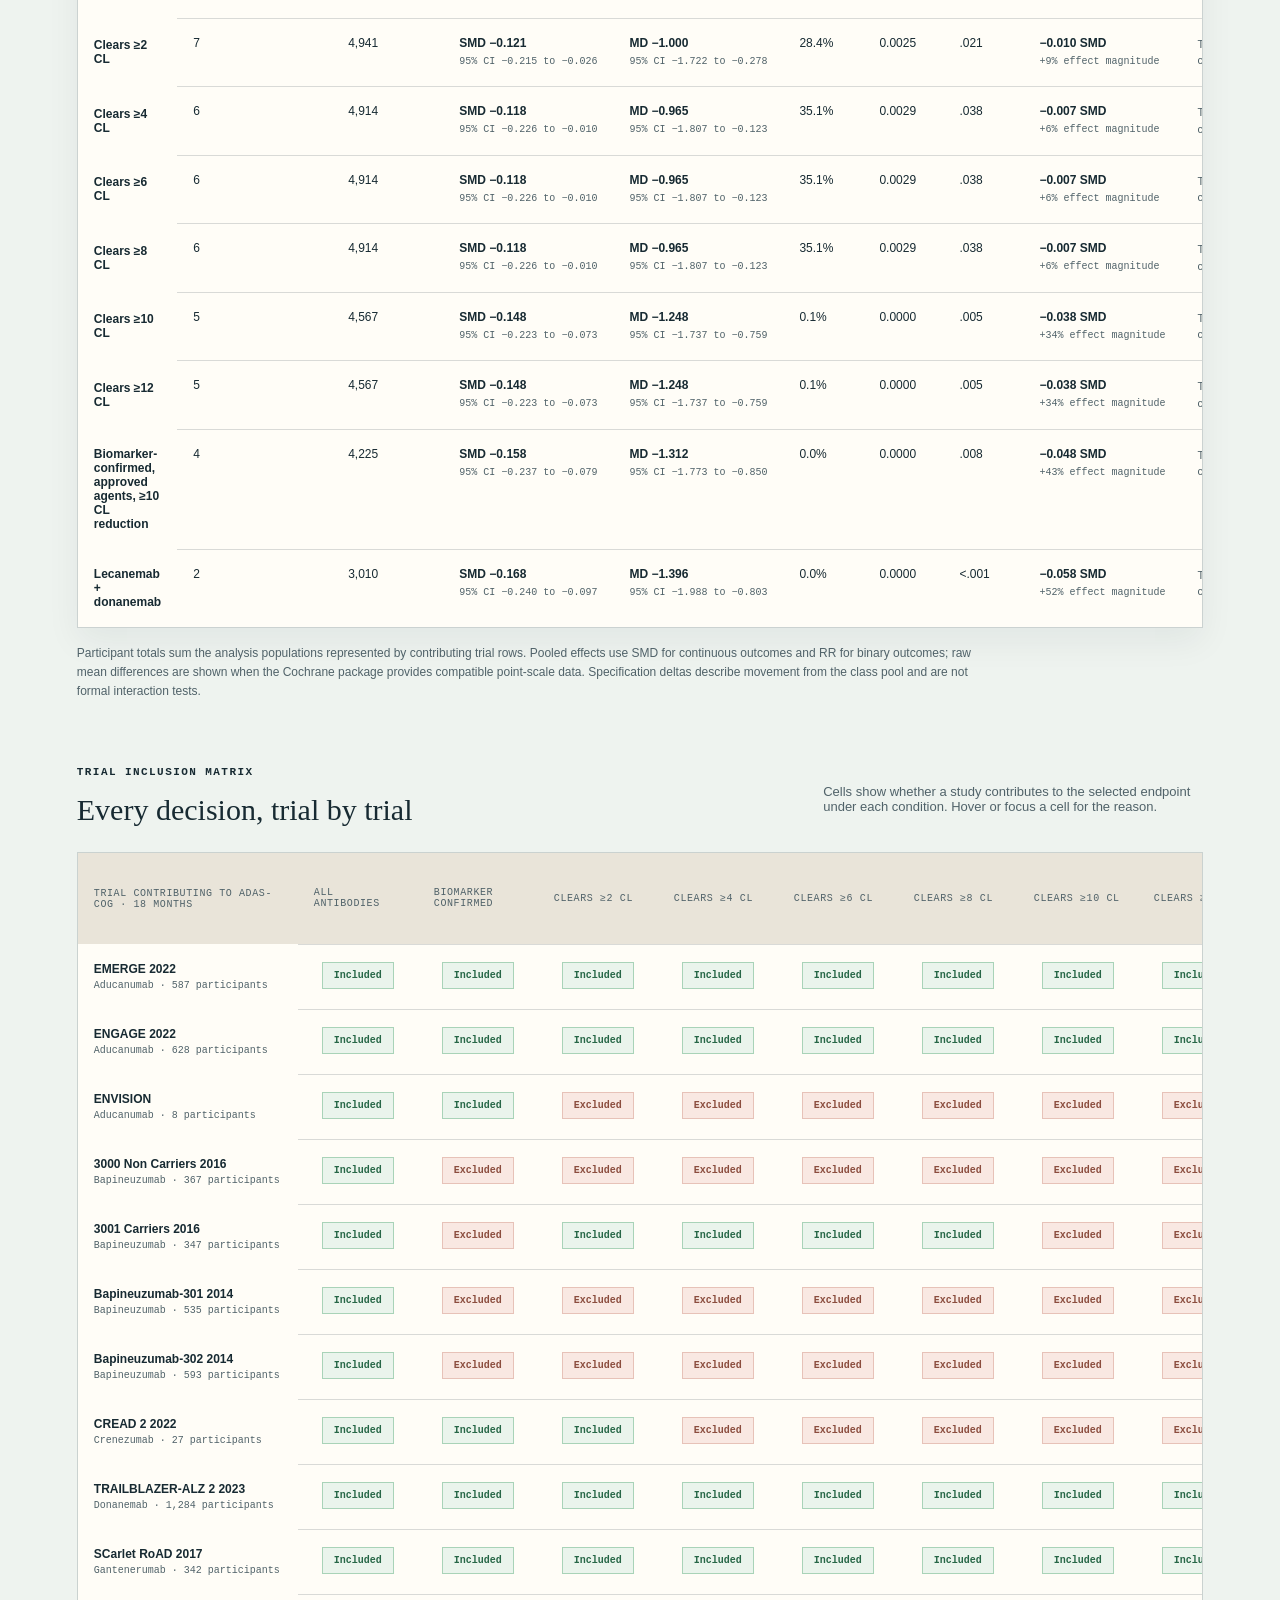
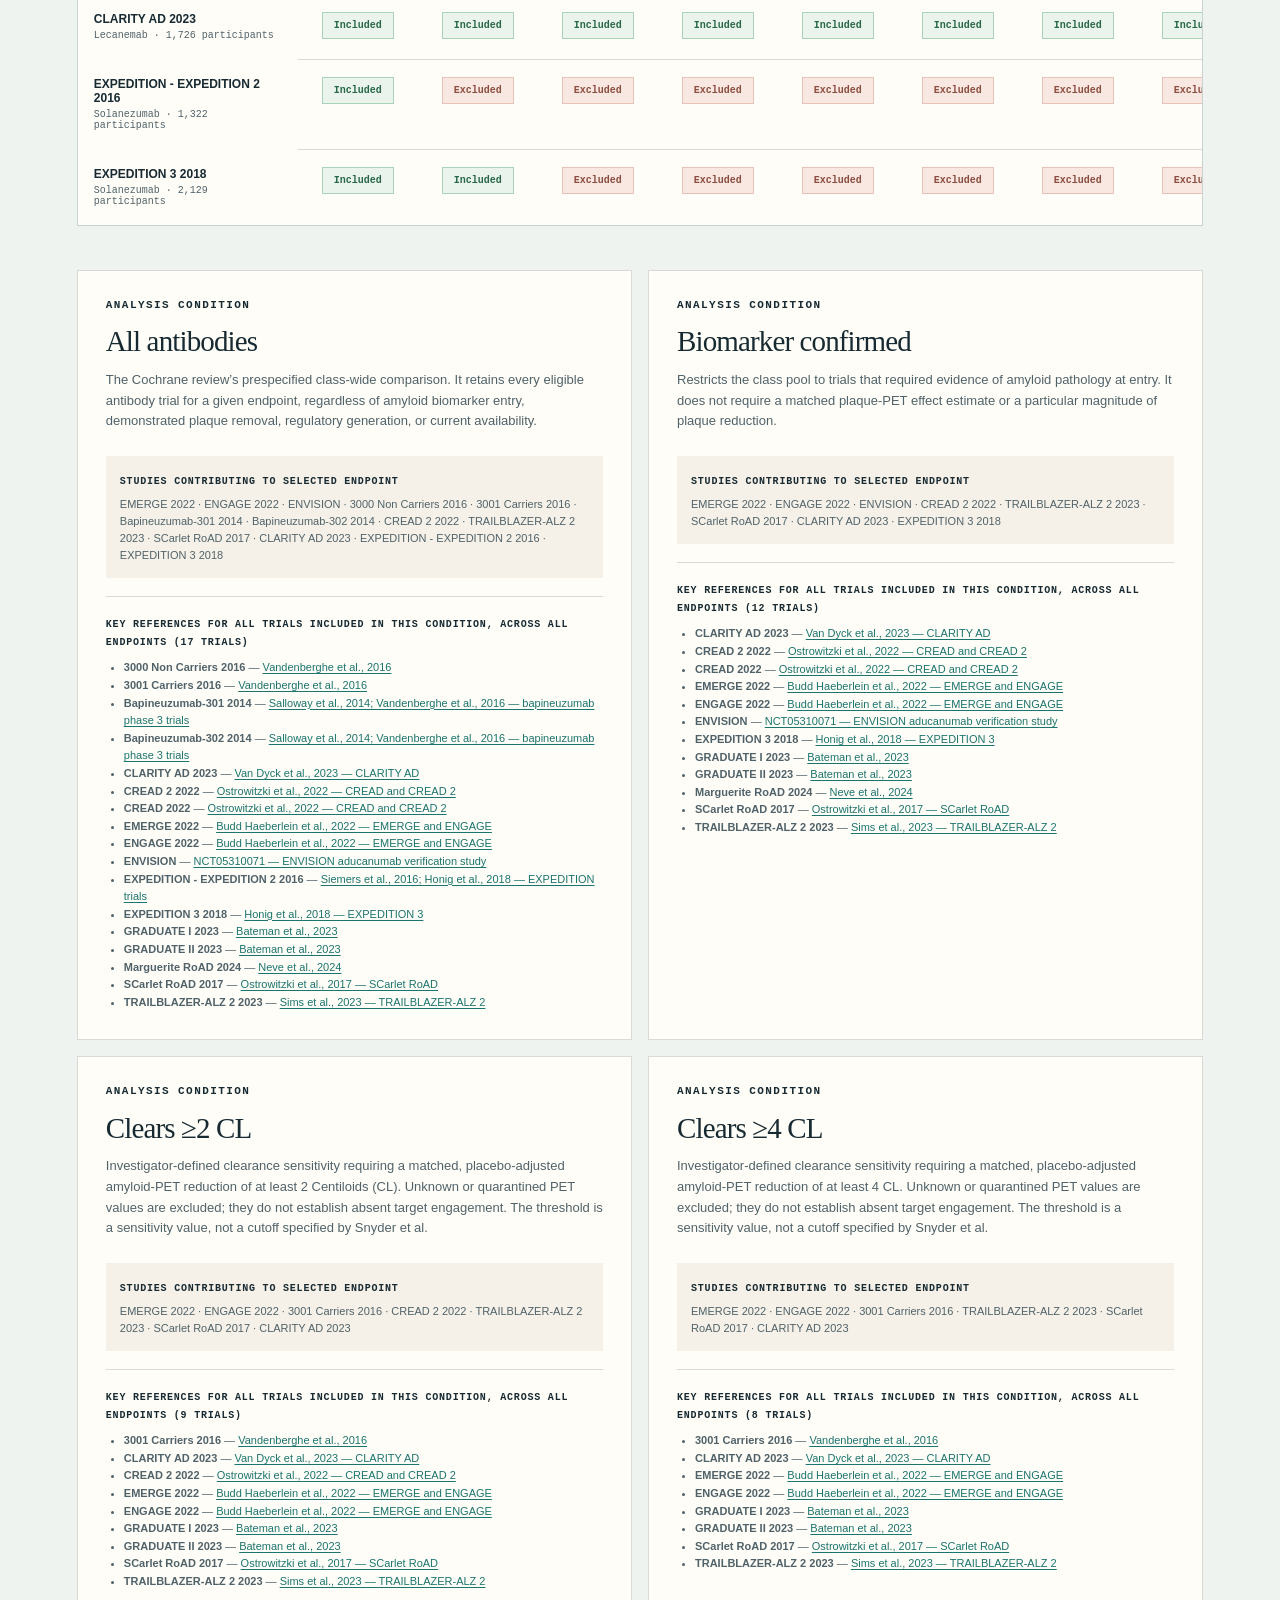
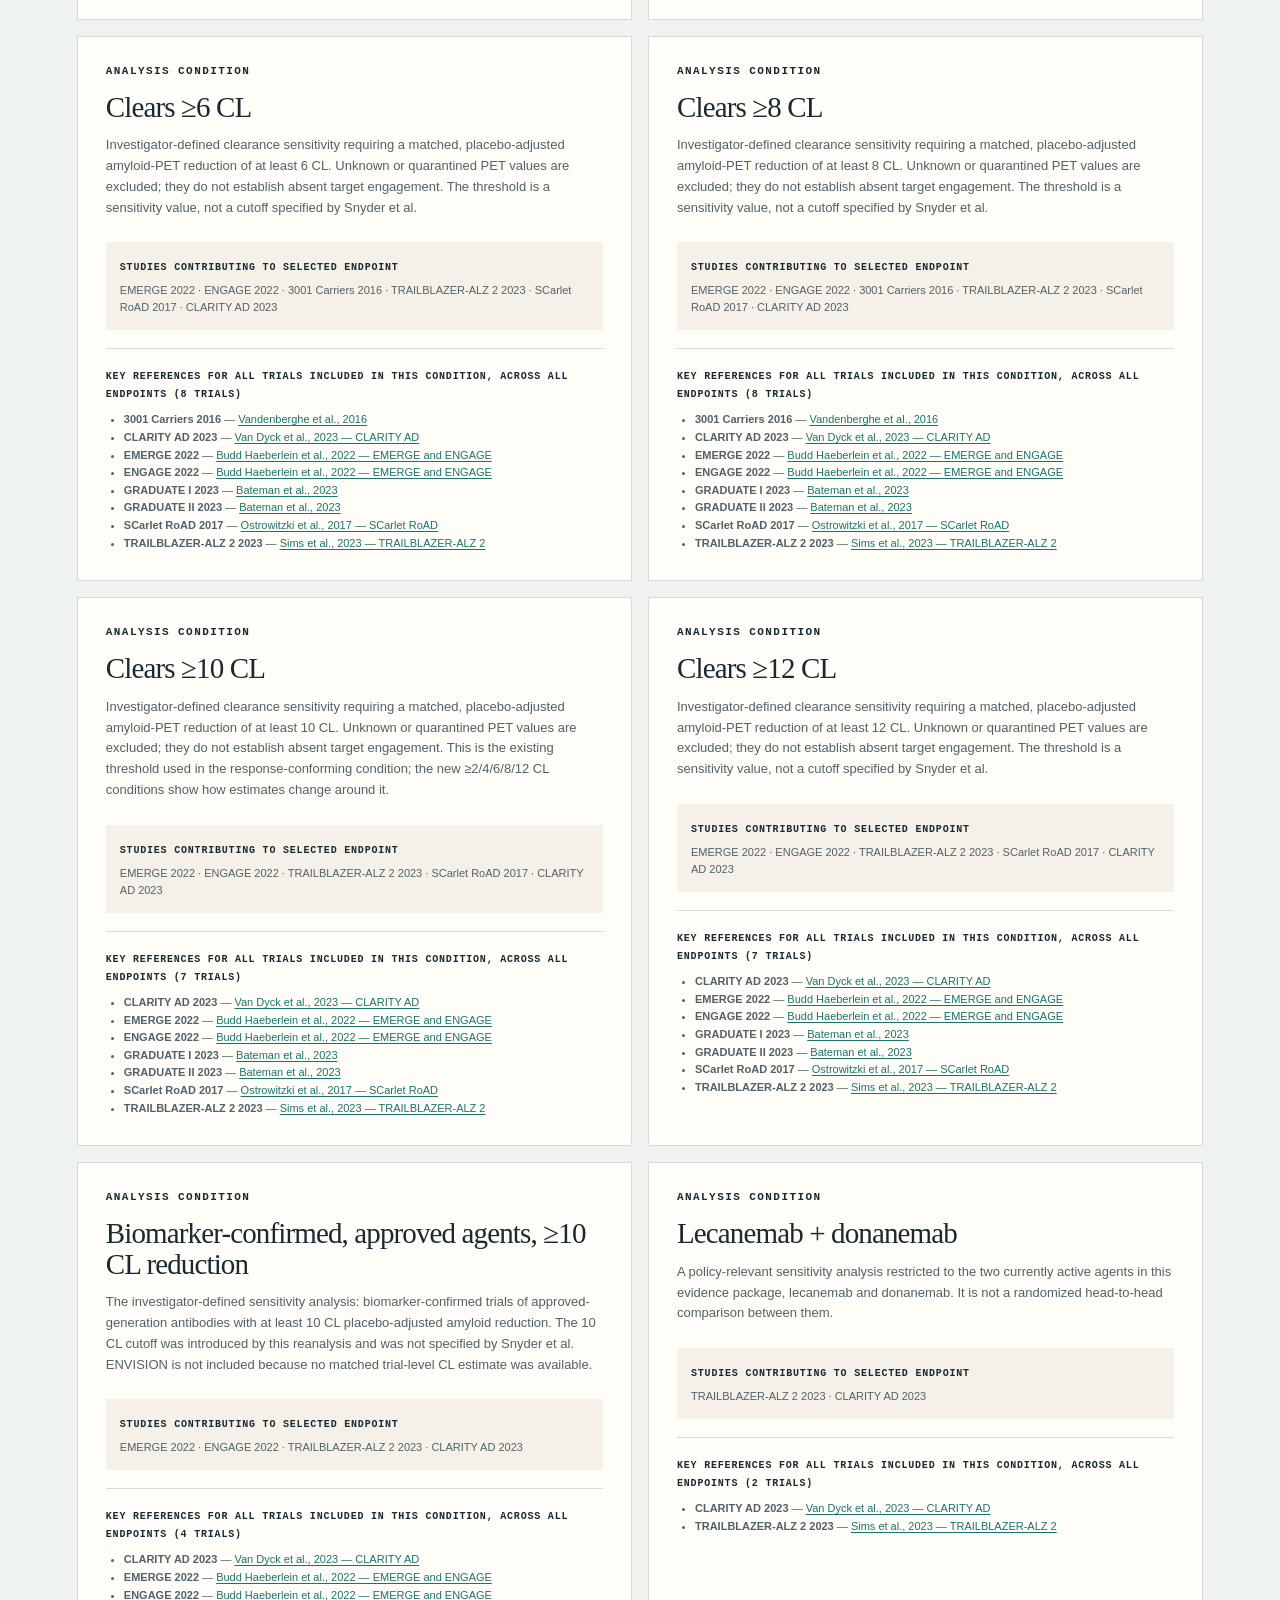
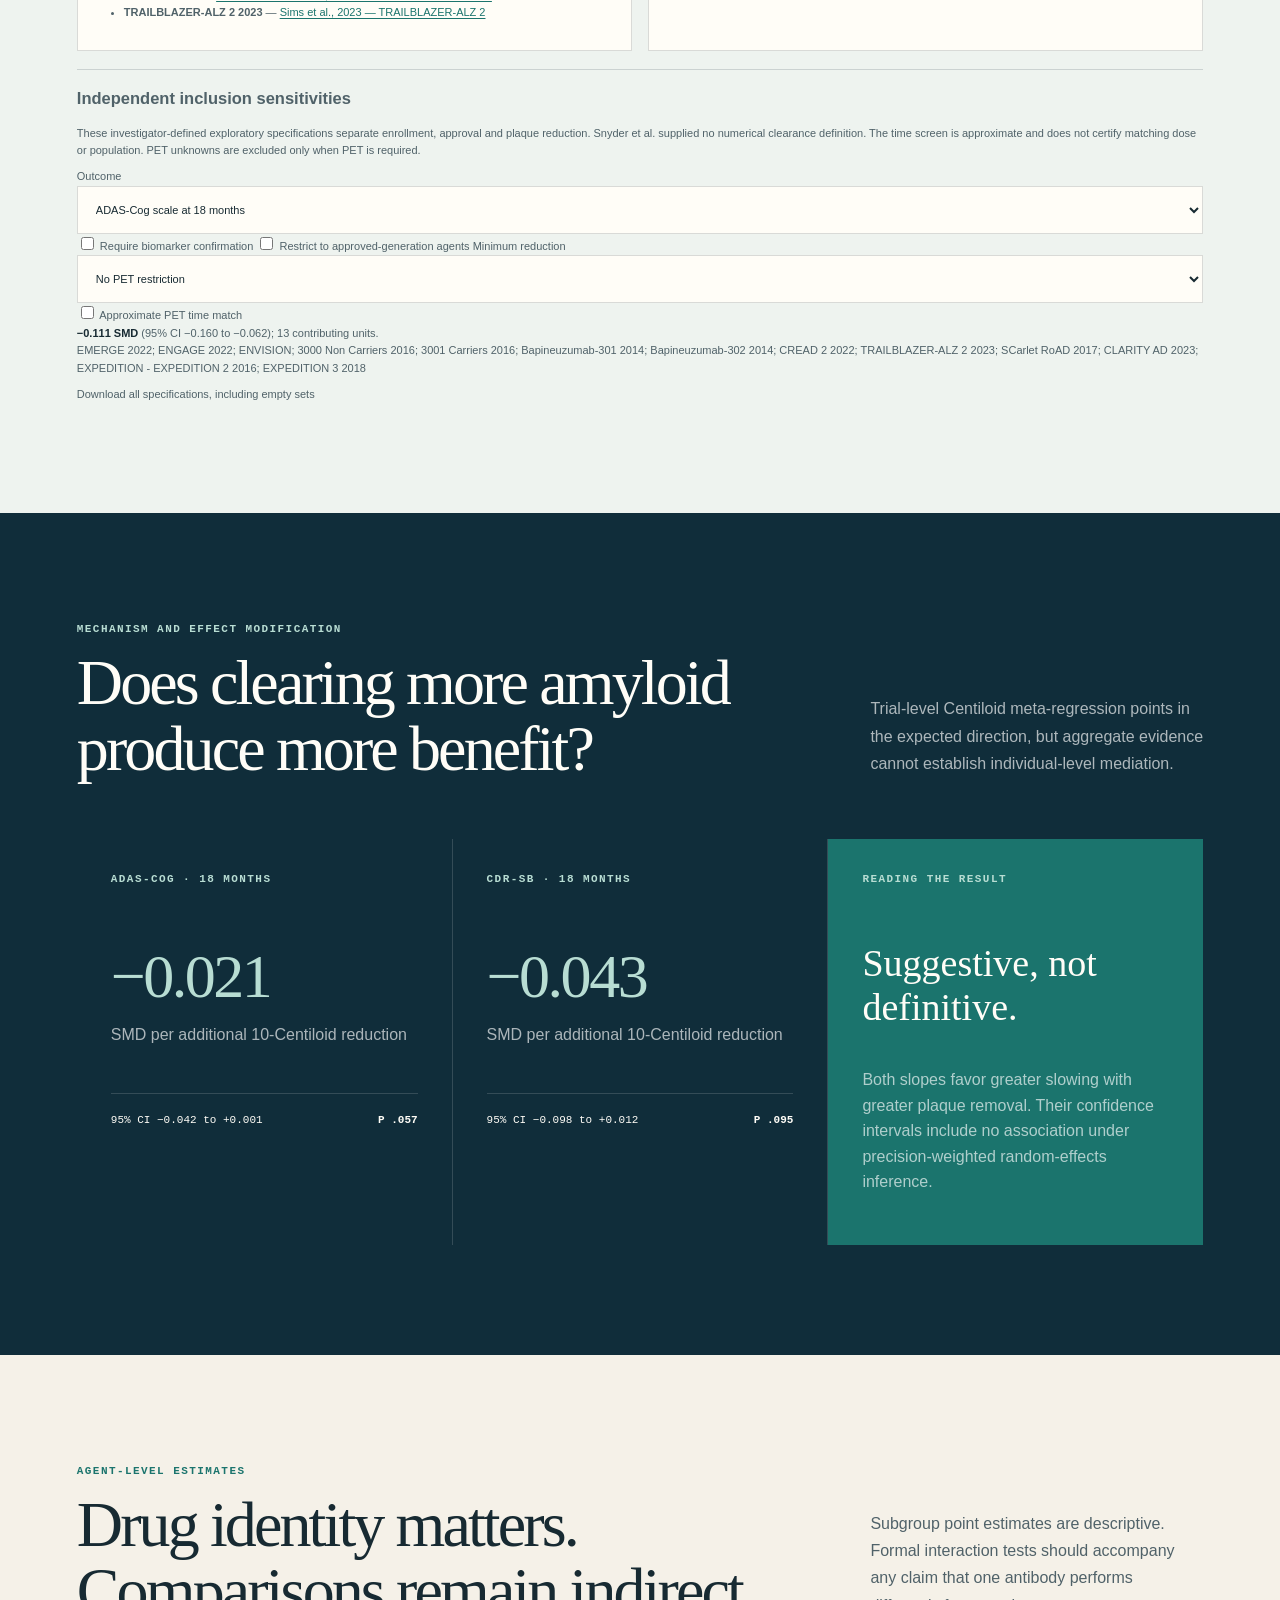
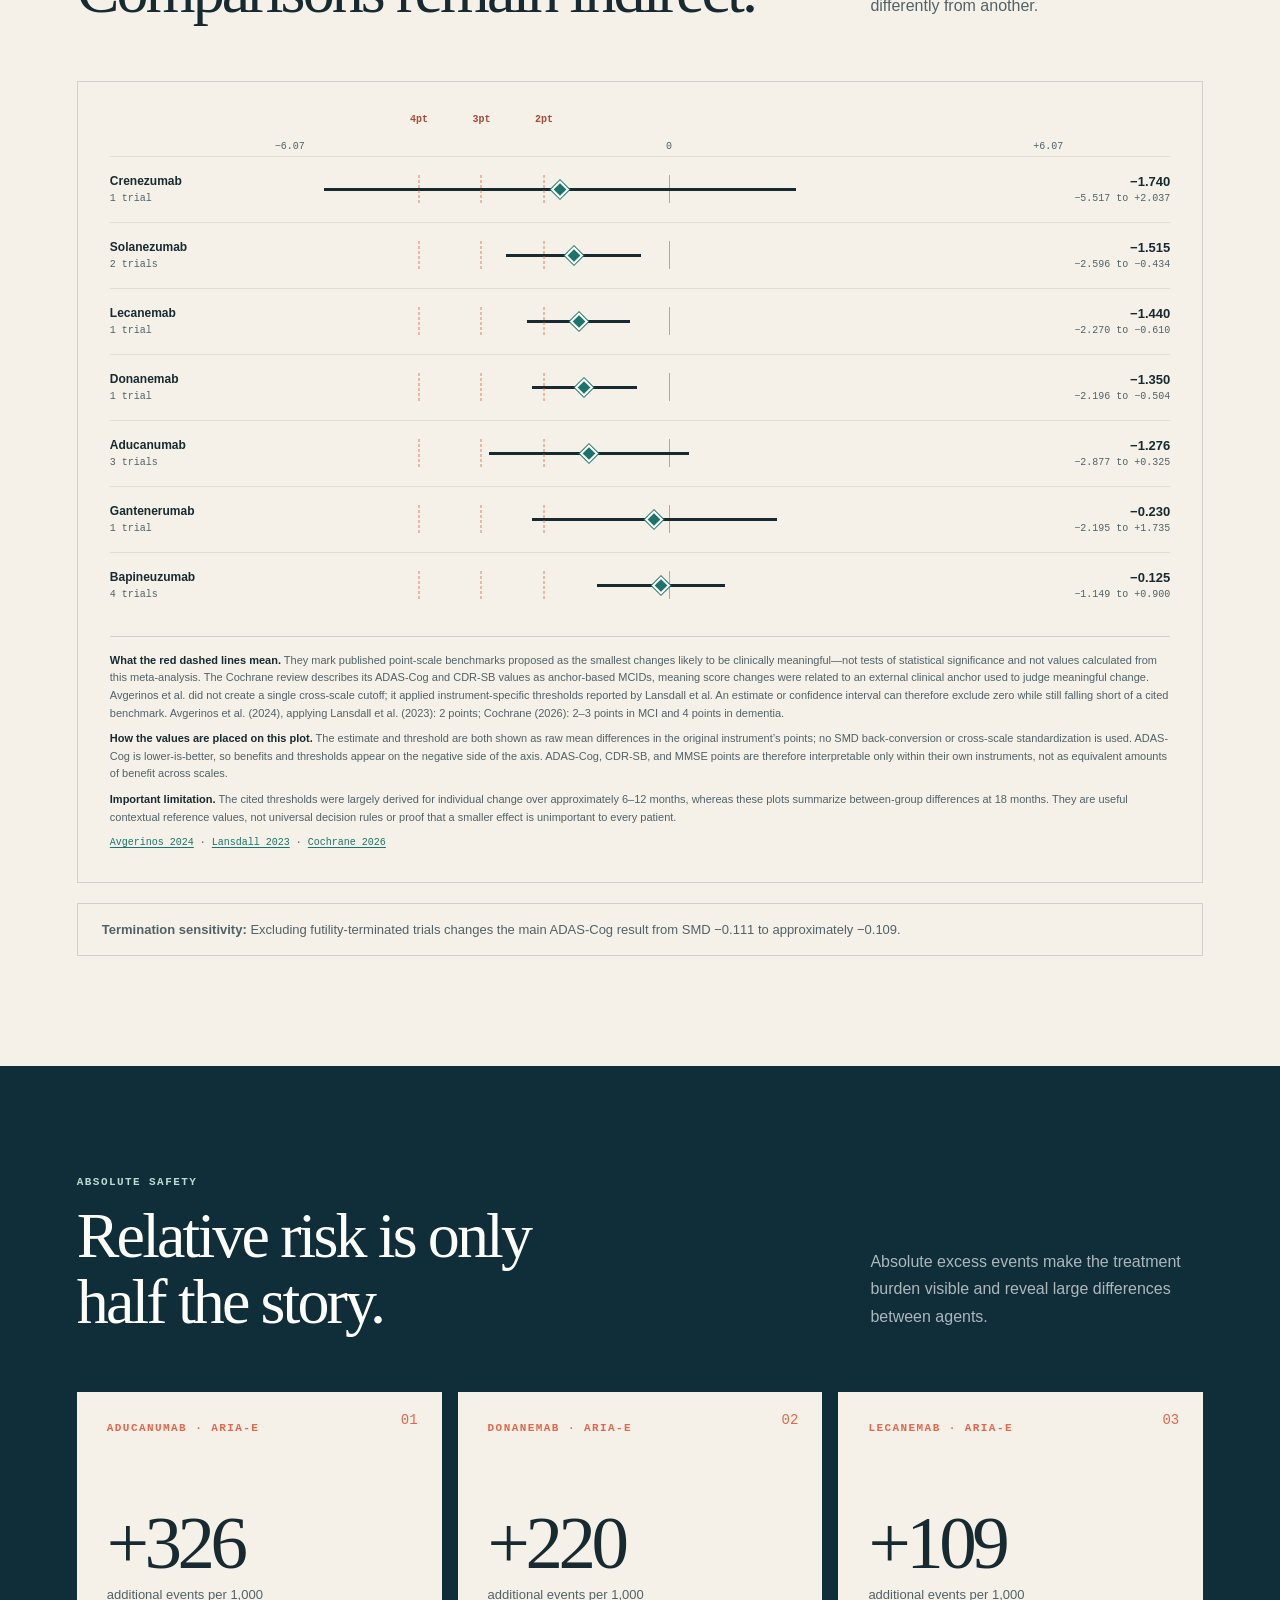
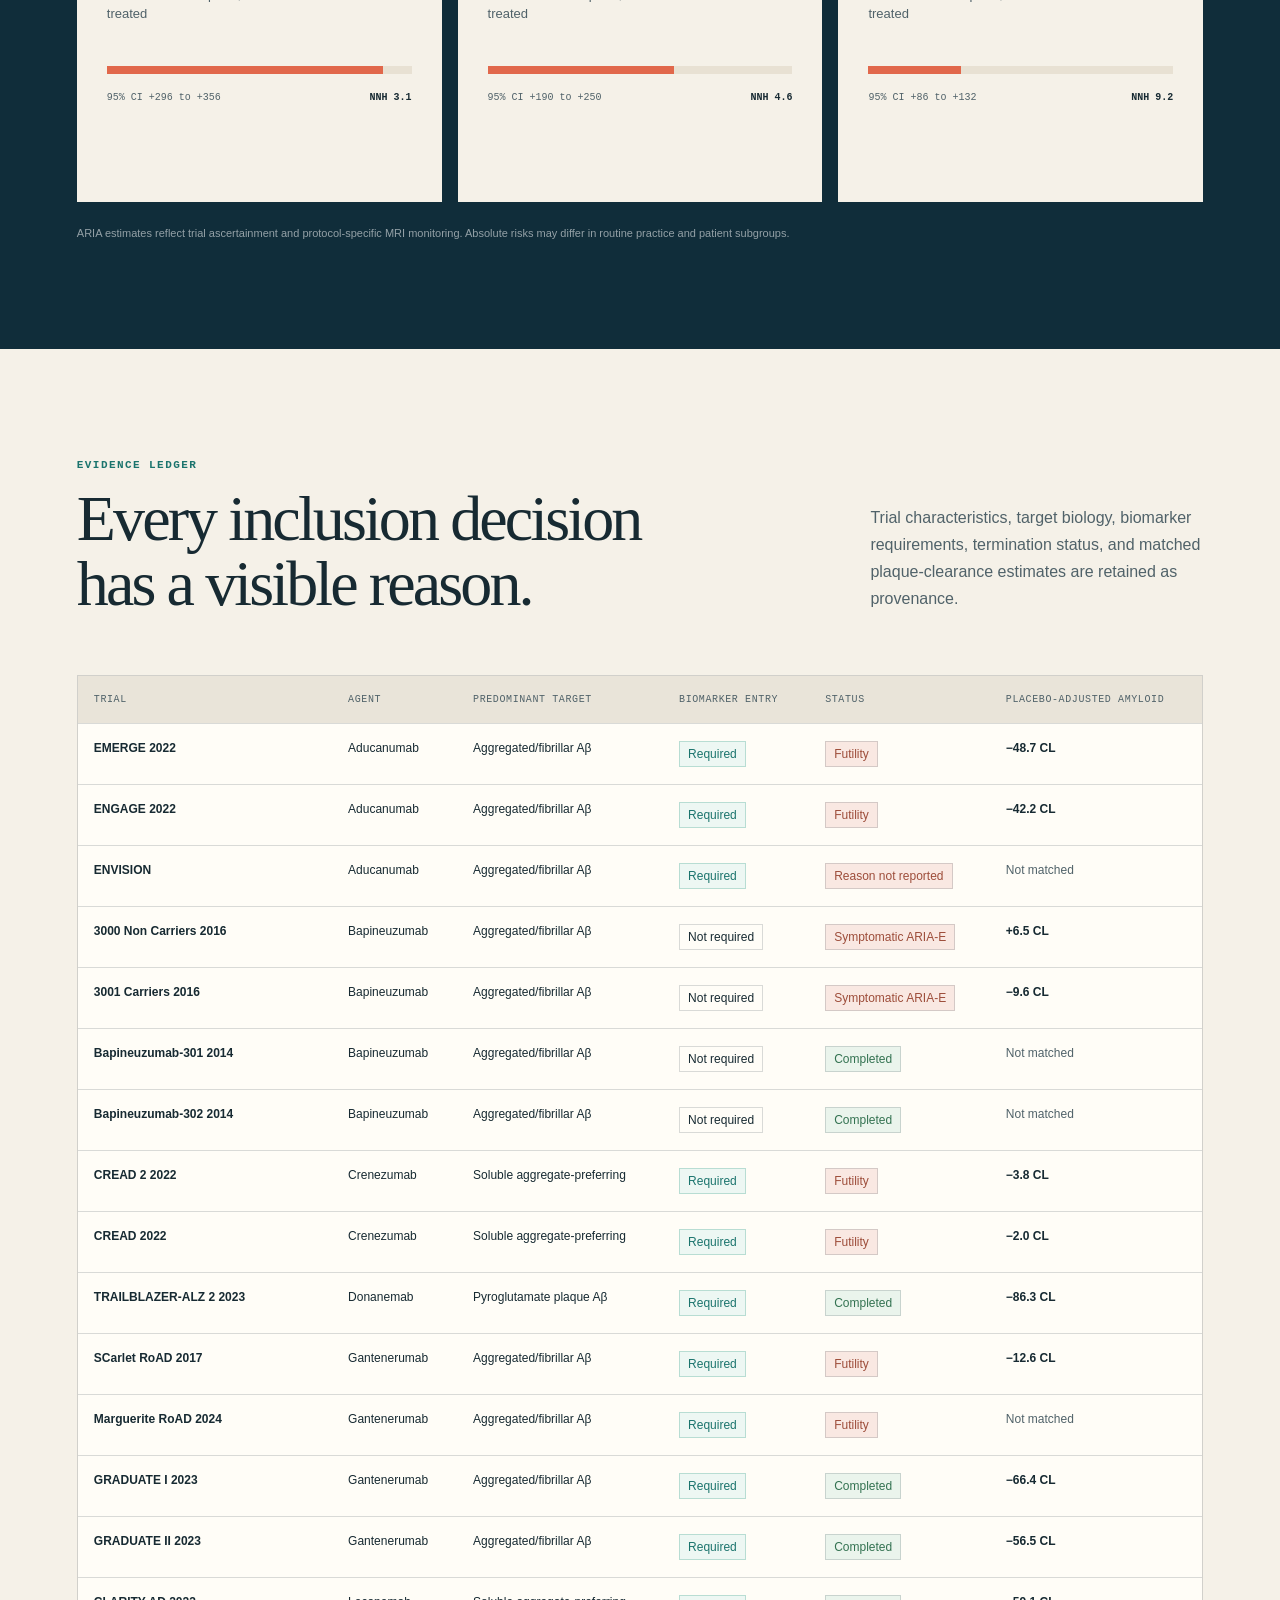
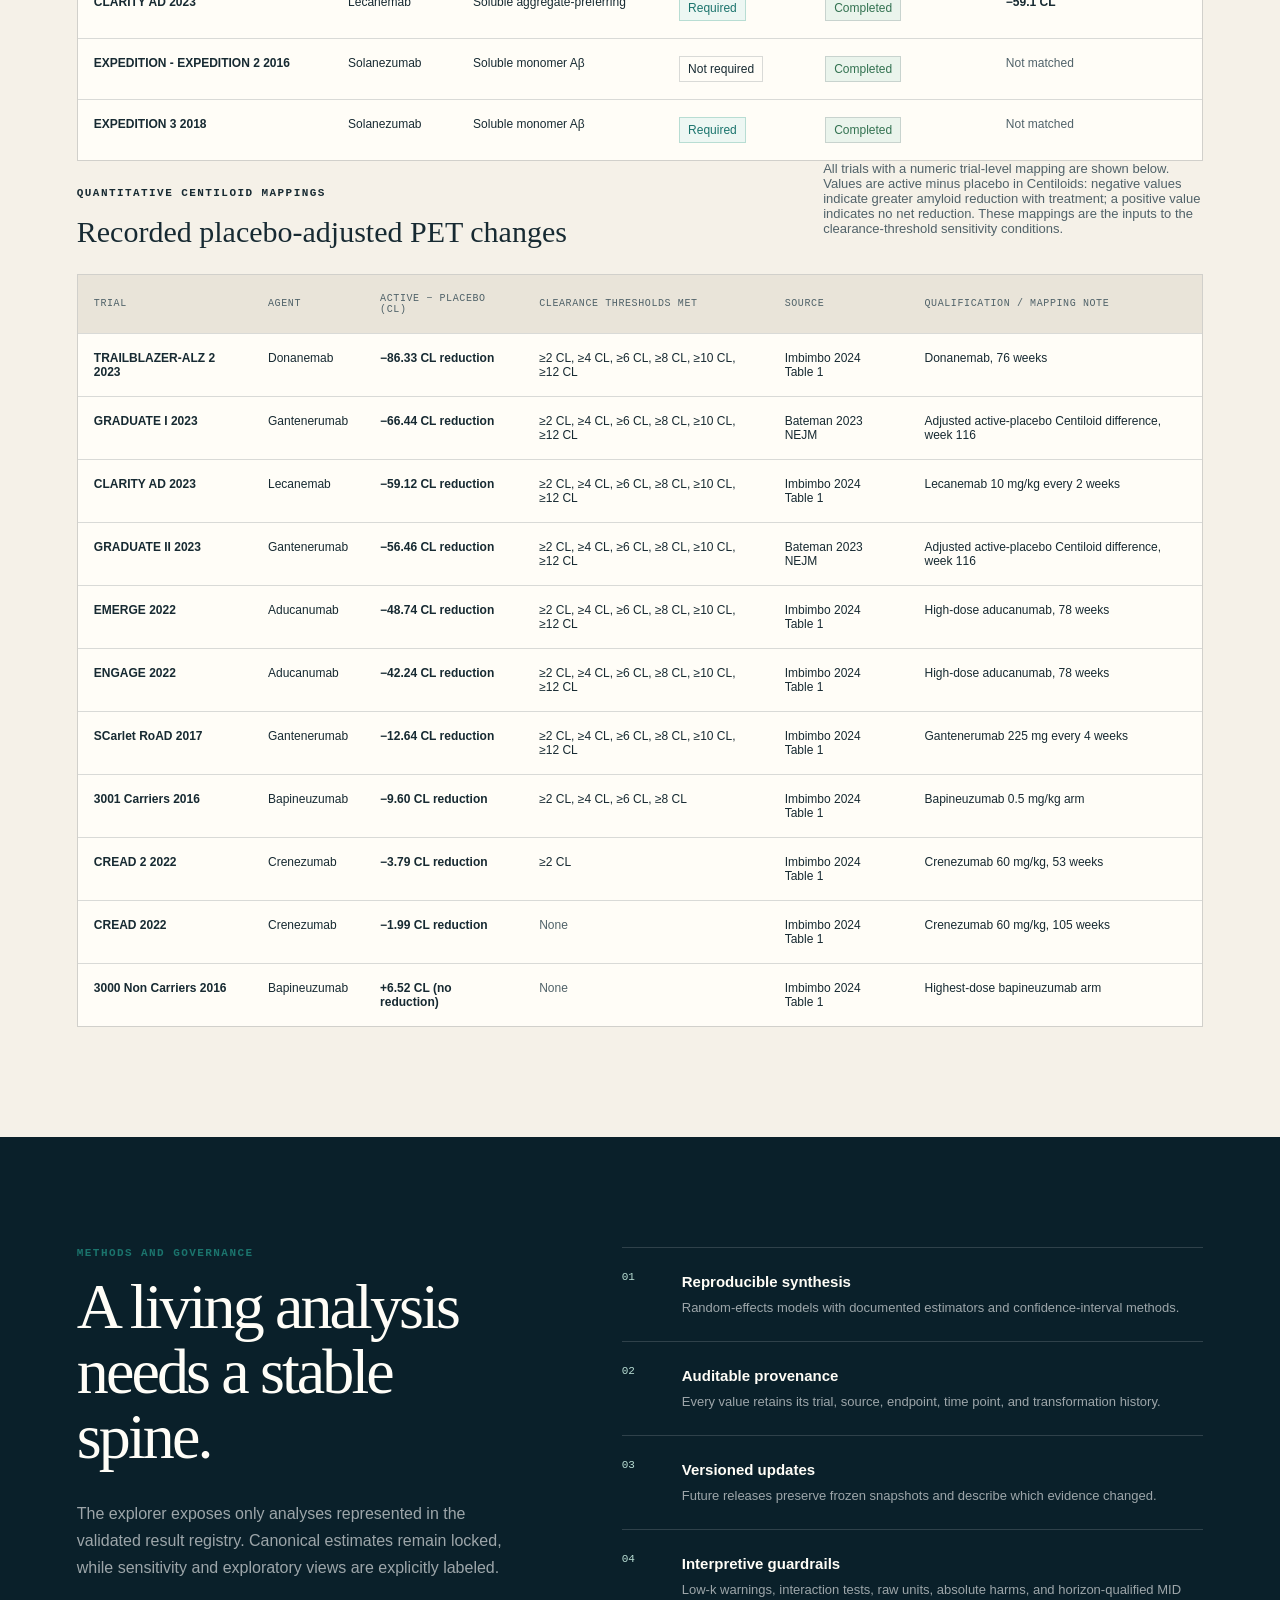
==== commit d85d611c: "Add quantitative Centiloid mapping table" ====
--- a/public/index.html
+++ b/public/index.html
@@ -99,6 +99,8 @@
   <section class="section trials-section" id="trials">
     <div class="section-heading"><div><p class="kicker">Evidence ledger</p><h2>Every inclusion decision<br>has a visible reason.</h2></div><p>Trial characteristics, target biology, biomarker requirements, termination status, and matched plaque-clearance estimates are retained as provenance.</p></div>
     <div class="table-wrap"><table><thead><tr><th>Trial</th><th>Agent</th><th>Predominant target</th><th>Biomarker entry</th><th>Status</th><th>Placebo-adjusted amyloid</th></tr></thead><tbody id="trial-table"></tbody></table></div>
+    <div class="subhead clearance-table-head"><div><p class="eyebrow">Quantitative Centiloid mappings</p><h3>Recorded placebo-adjusted PET changes</h3></div><p>All trials with a numeric trial-level mapping are shown below. Values are active minus placebo in Centiloids: negative values indicate greater amyloid reduction with treatment; a positive value indicates no net reduction. These mappings are the inputs to the clearance-threshold sensitivity conditions.</p></div>
+    <div class="table-wrap"><table><thead><tr><th>Trial</th><th>Agent</th><th>Active − placebo (CL)</th><th>Clearance thresholds met</th><th>Source</th><th>Qualification / mapping note</th></tr></thead><tbody id="clearance-table"></tbody></table></div>
   </section>
 
   <section class="section methods-section" id="methods">
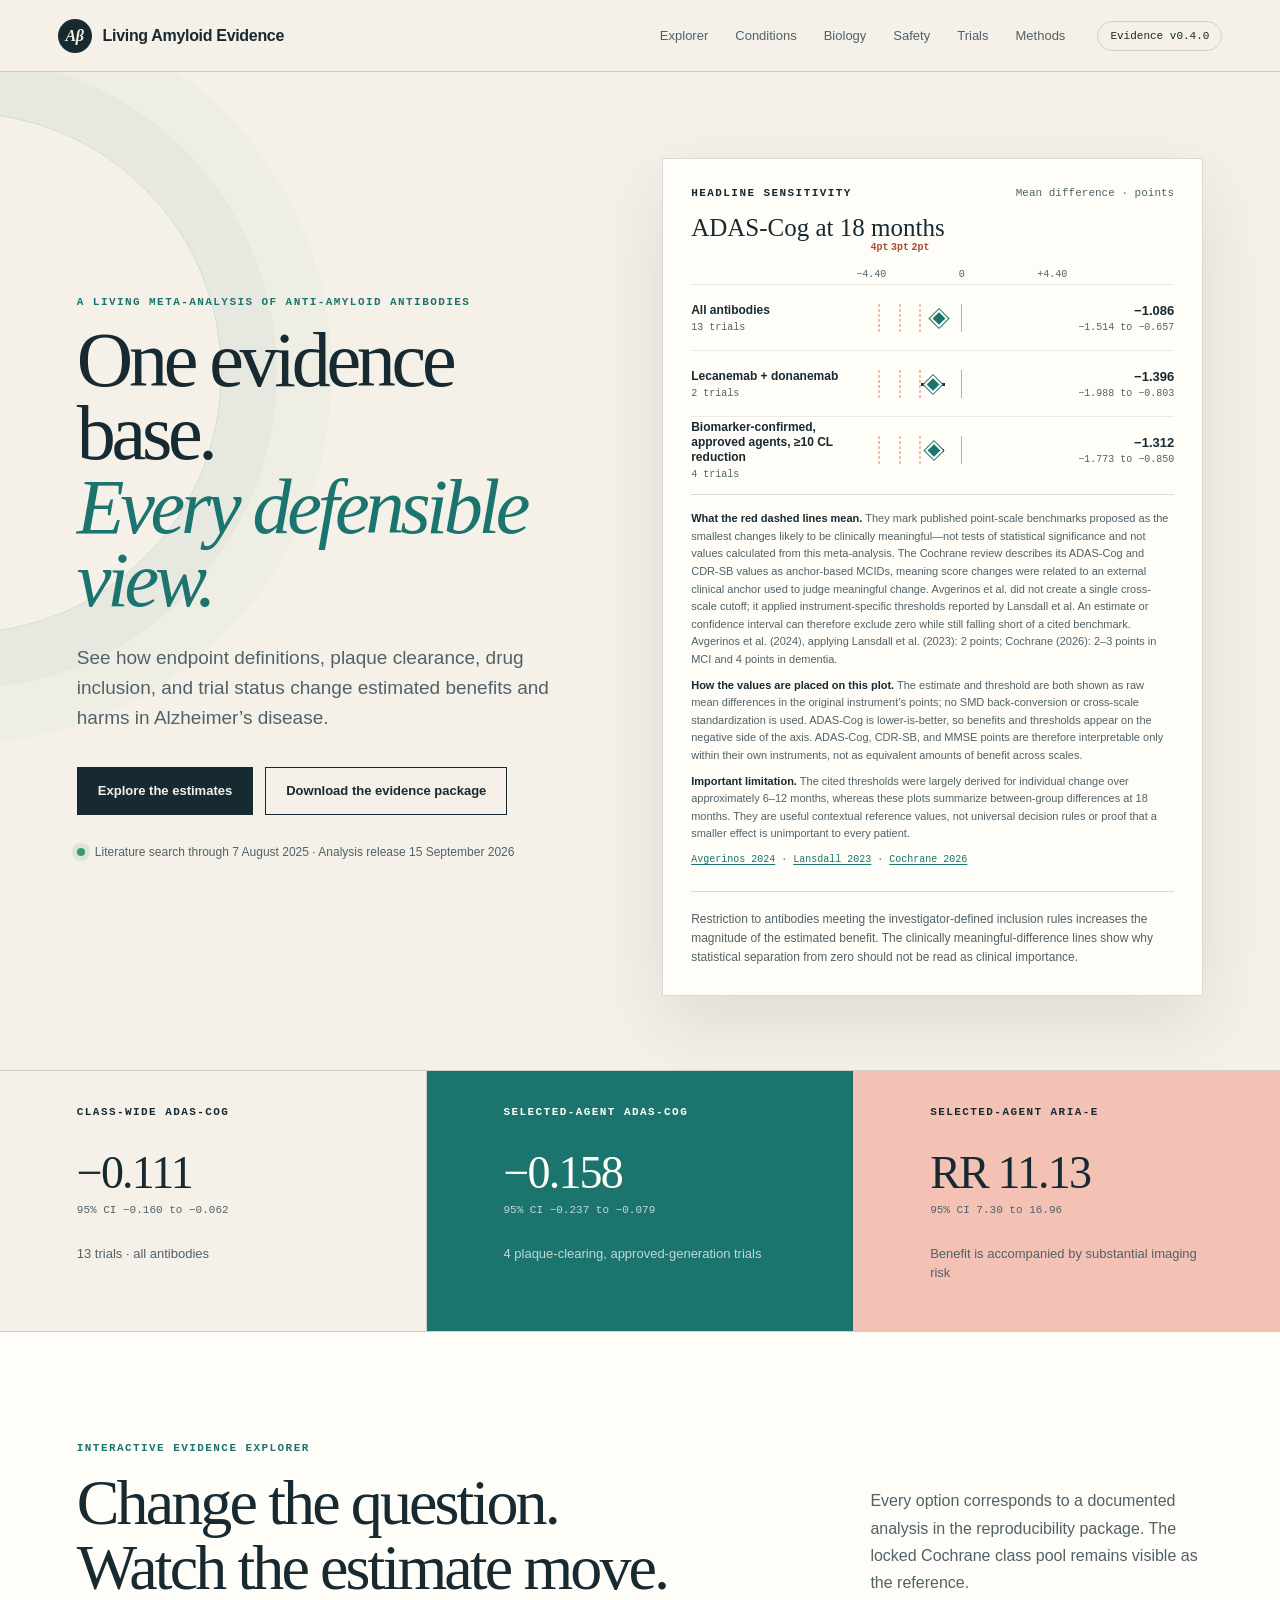
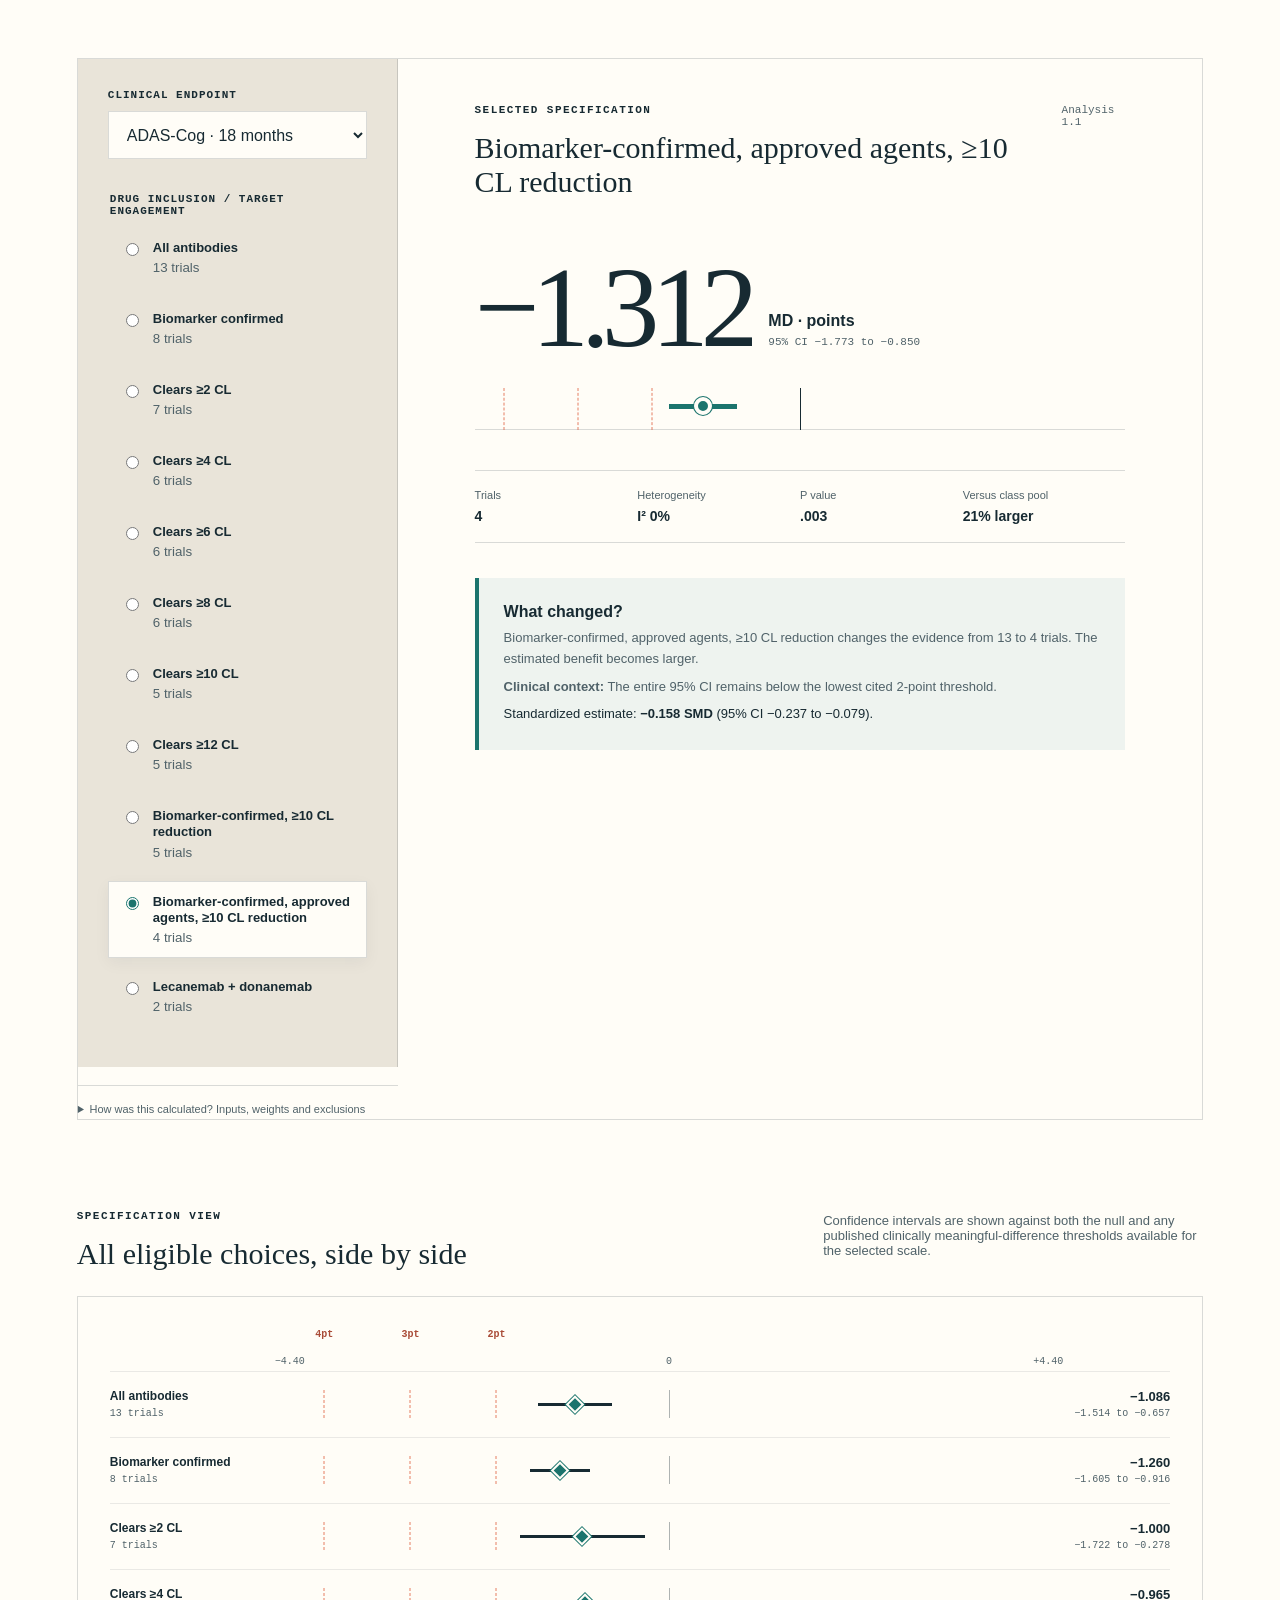
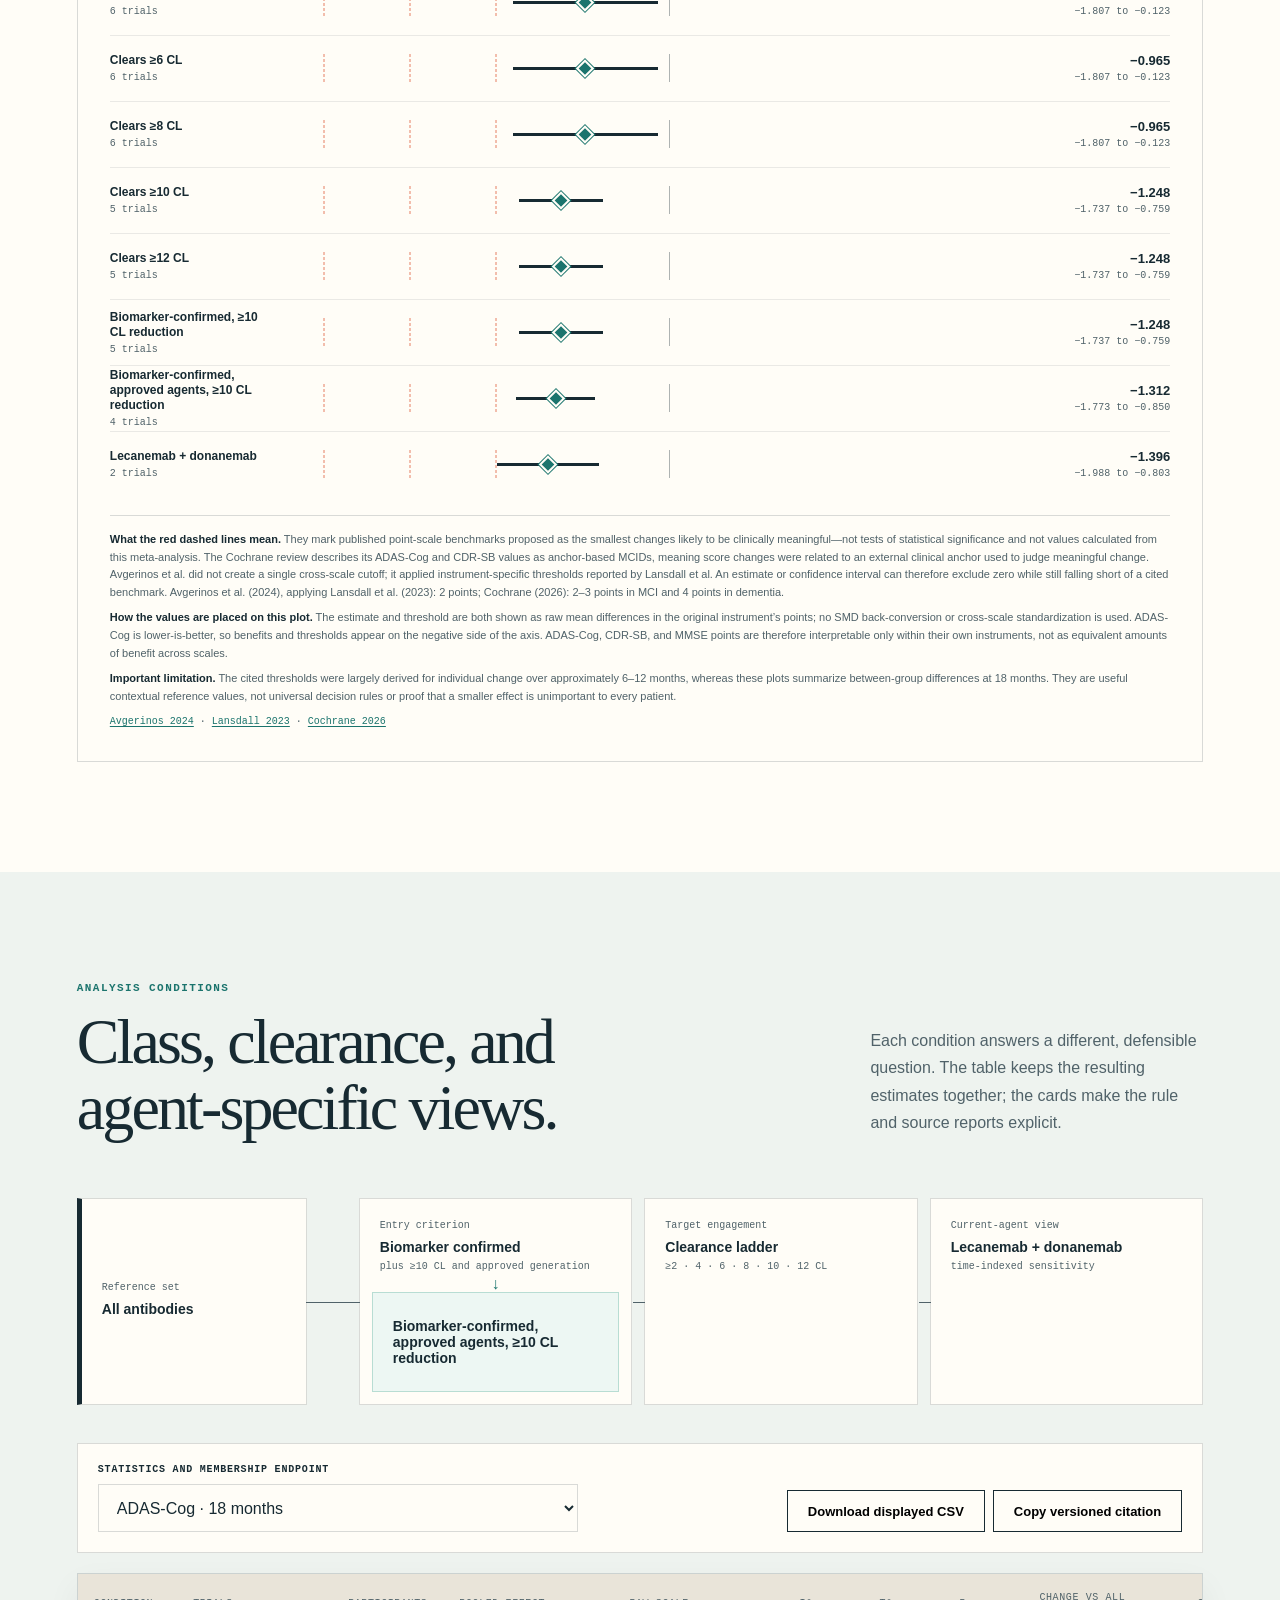
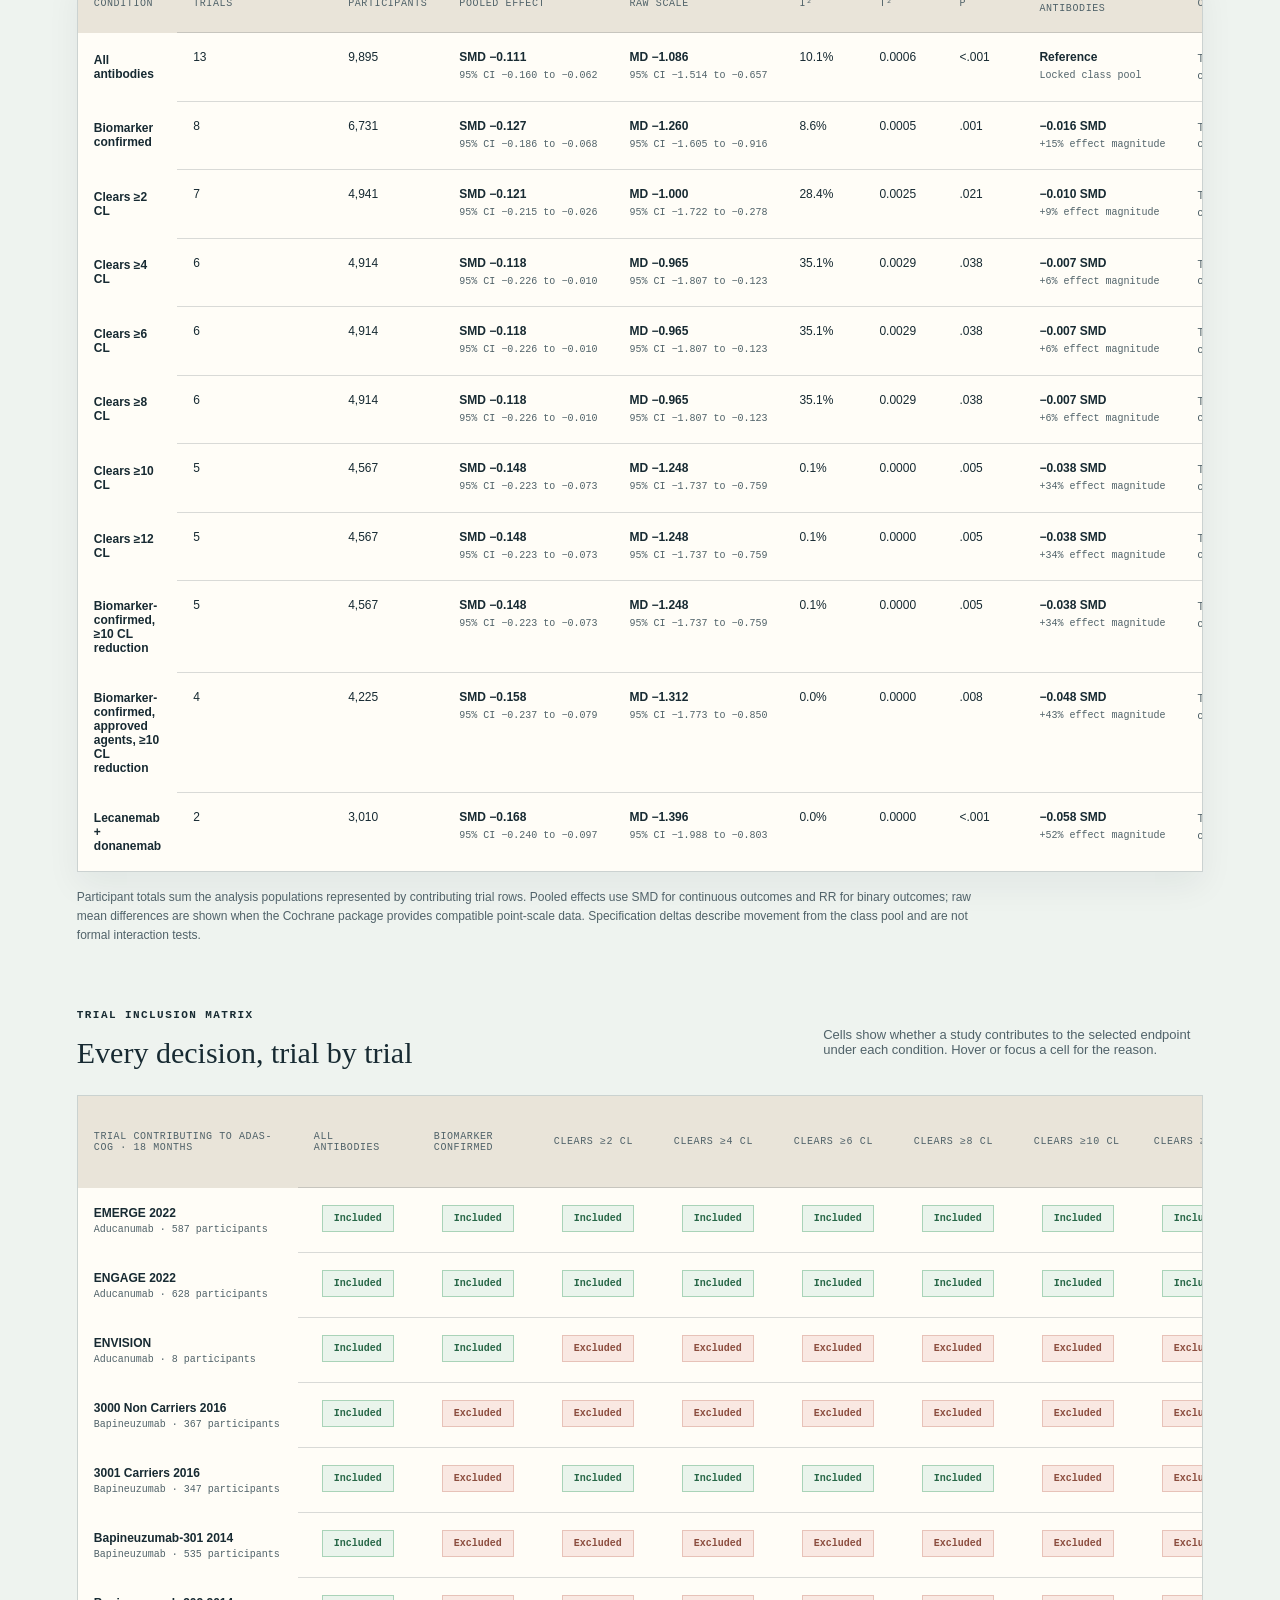
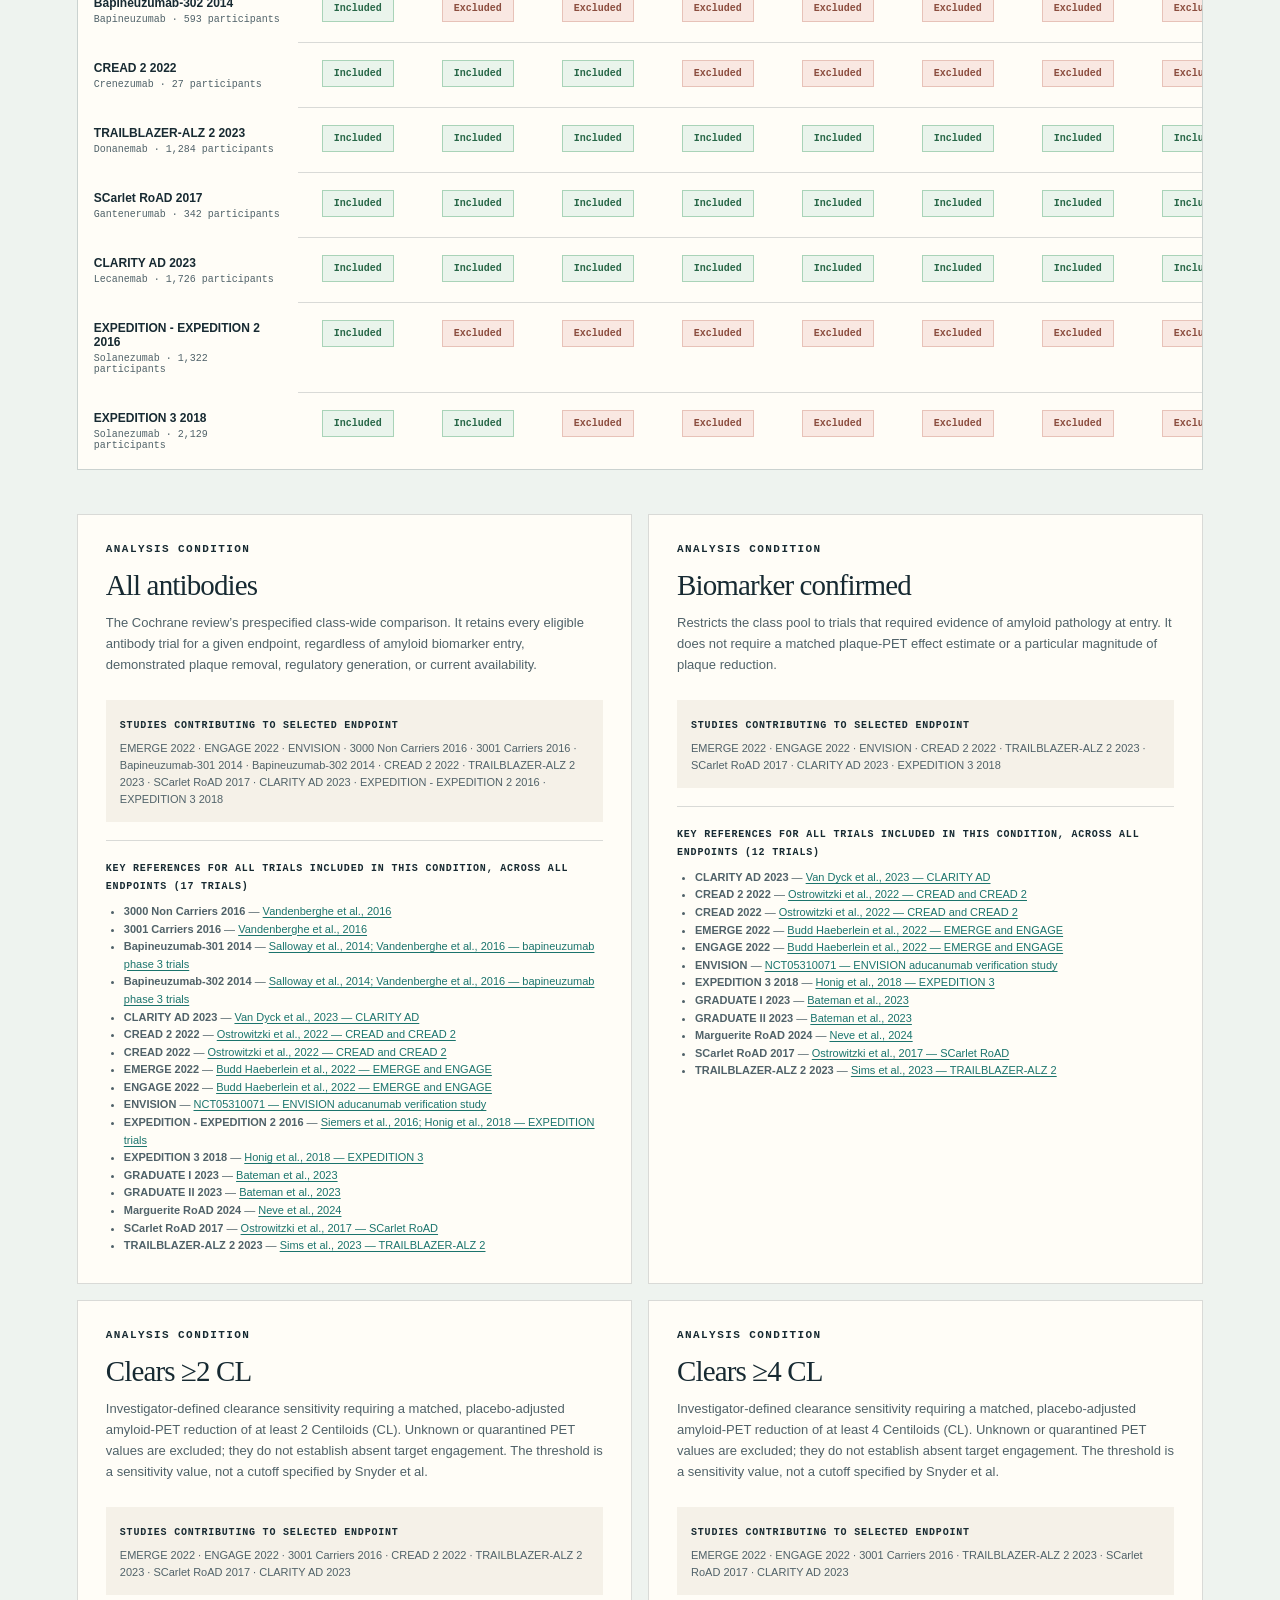
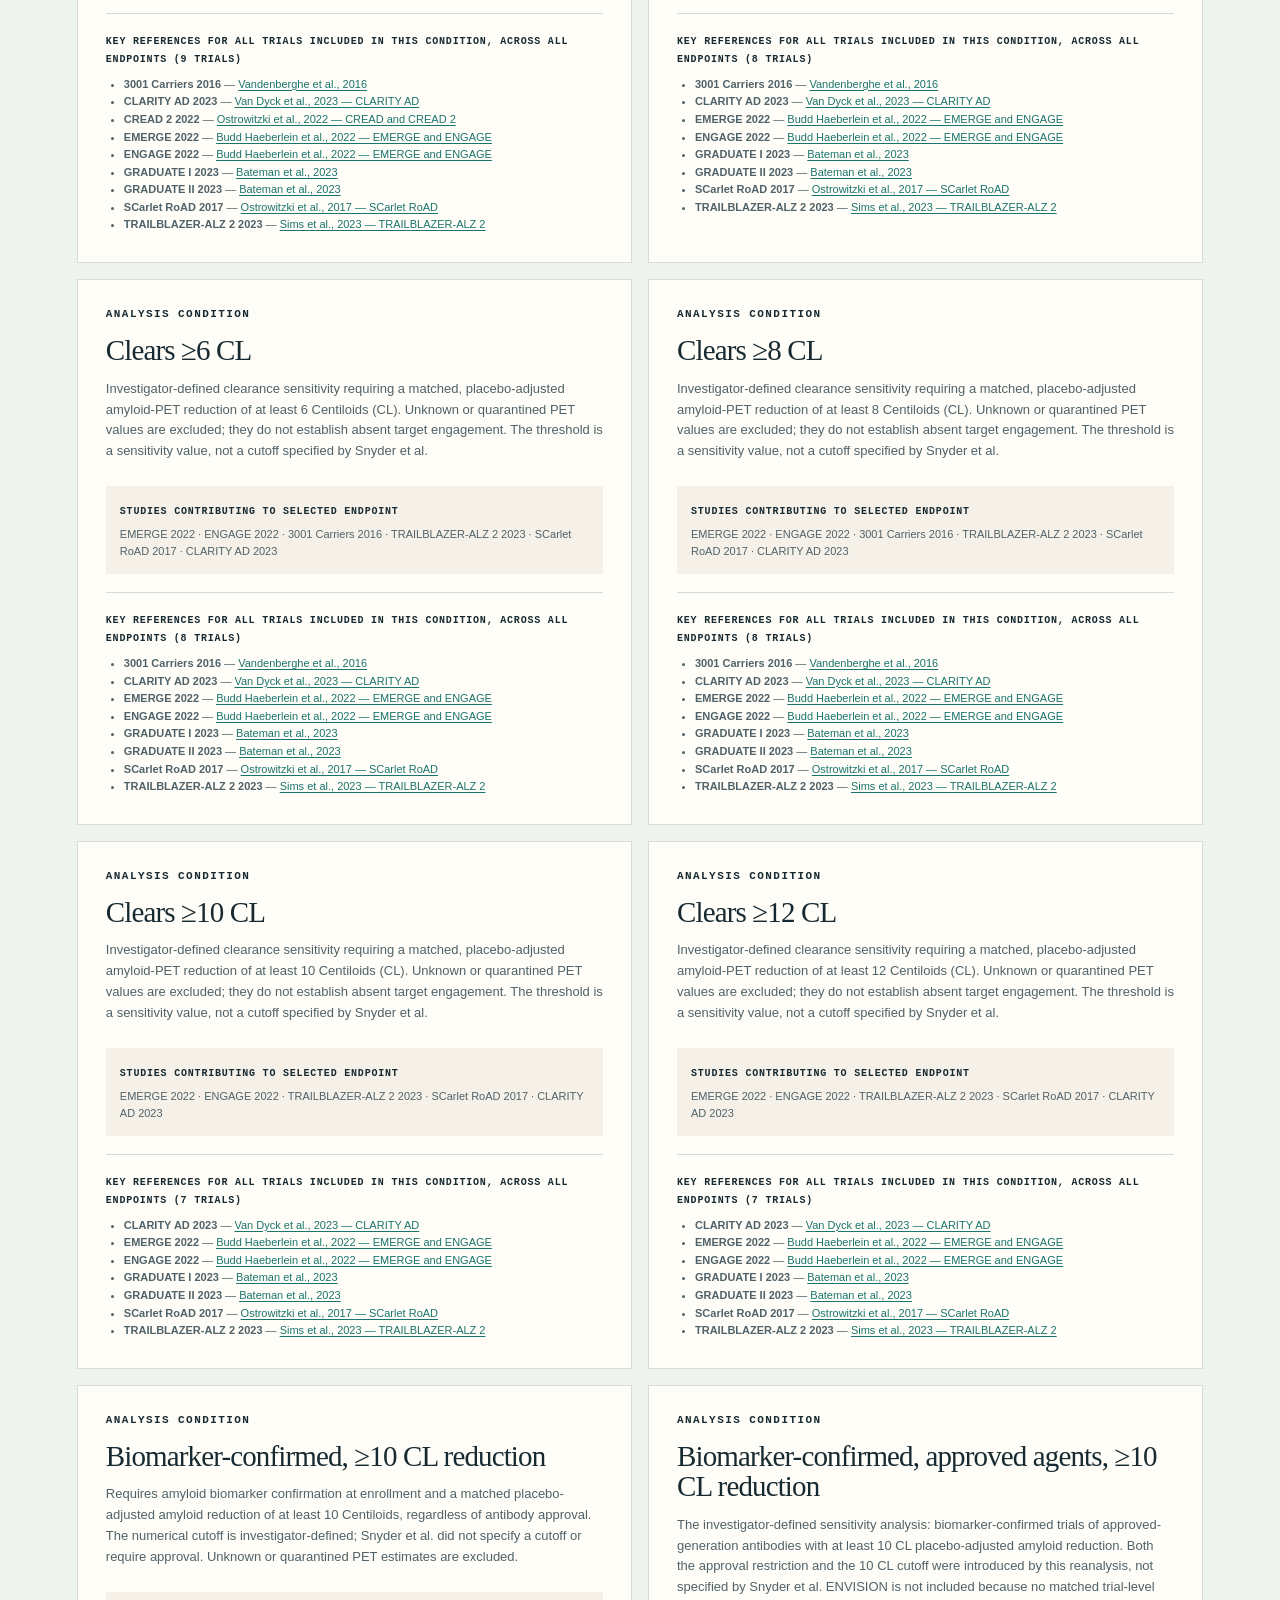
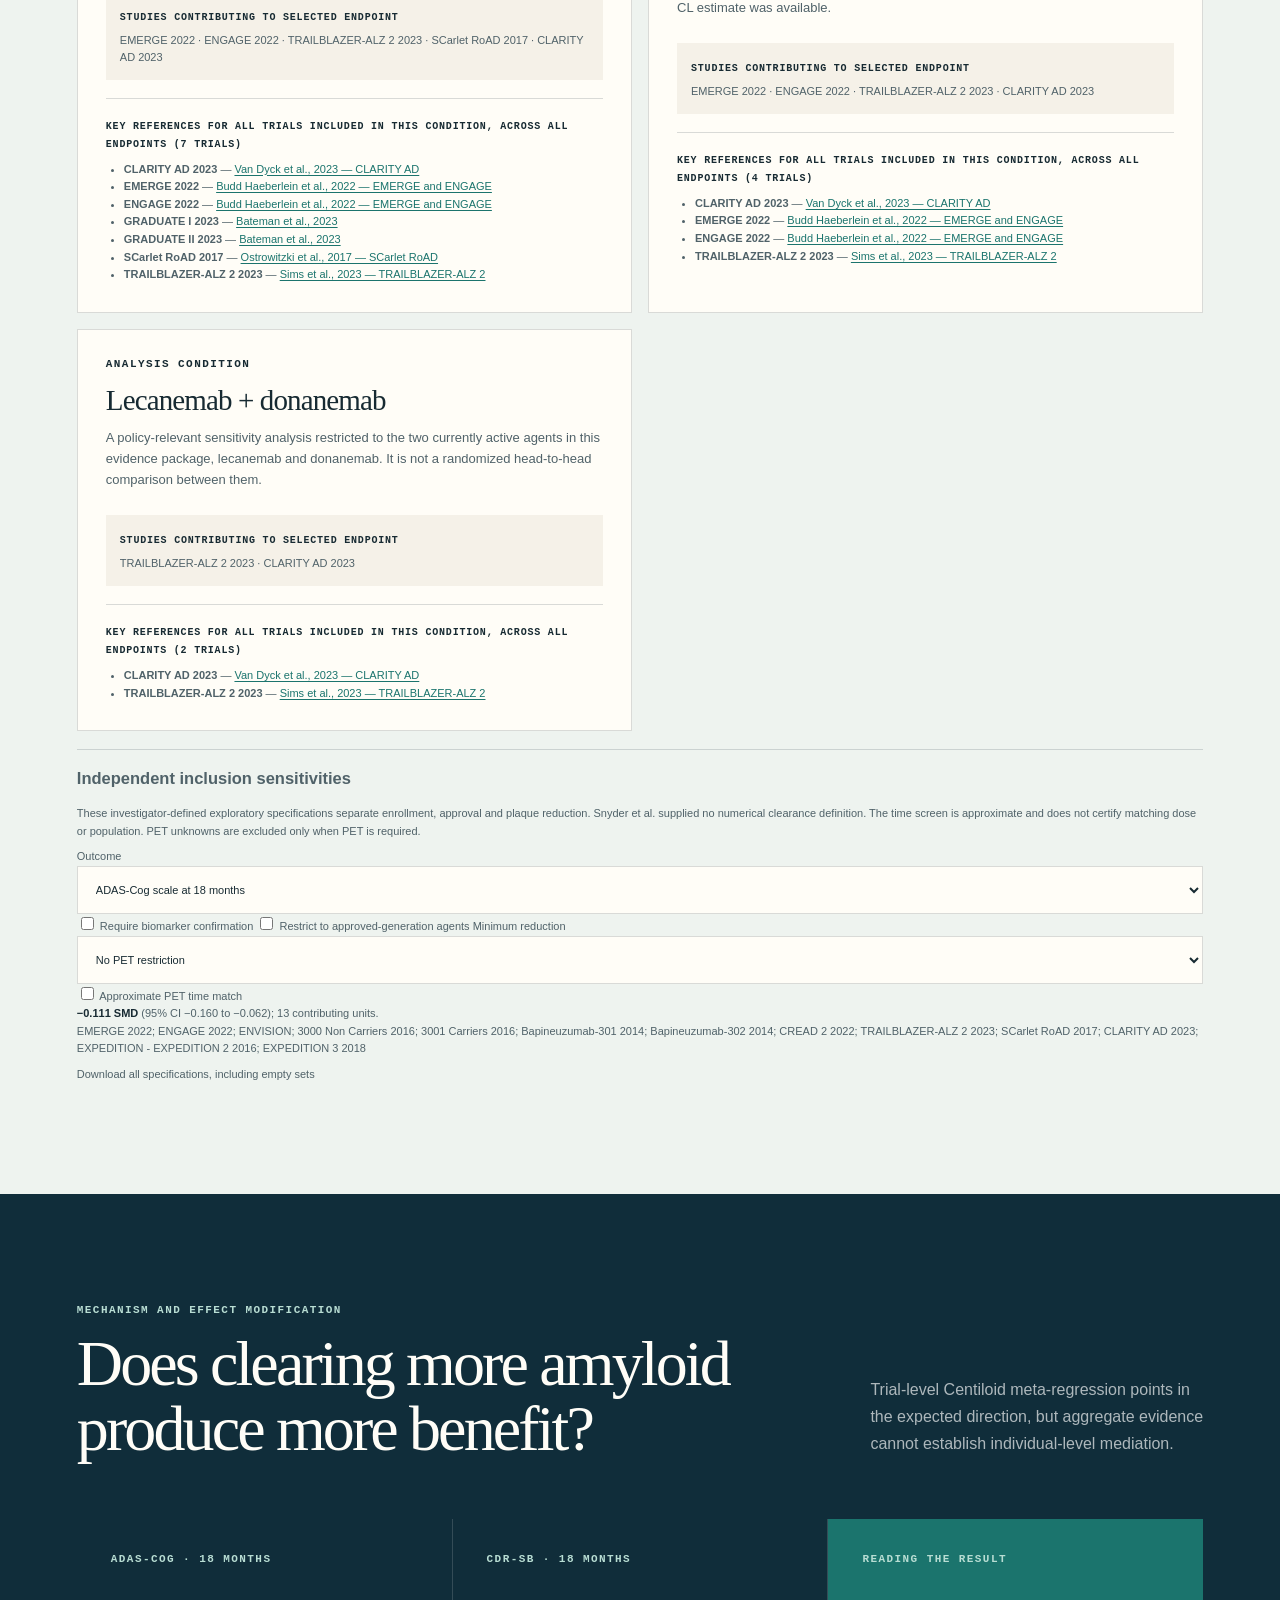
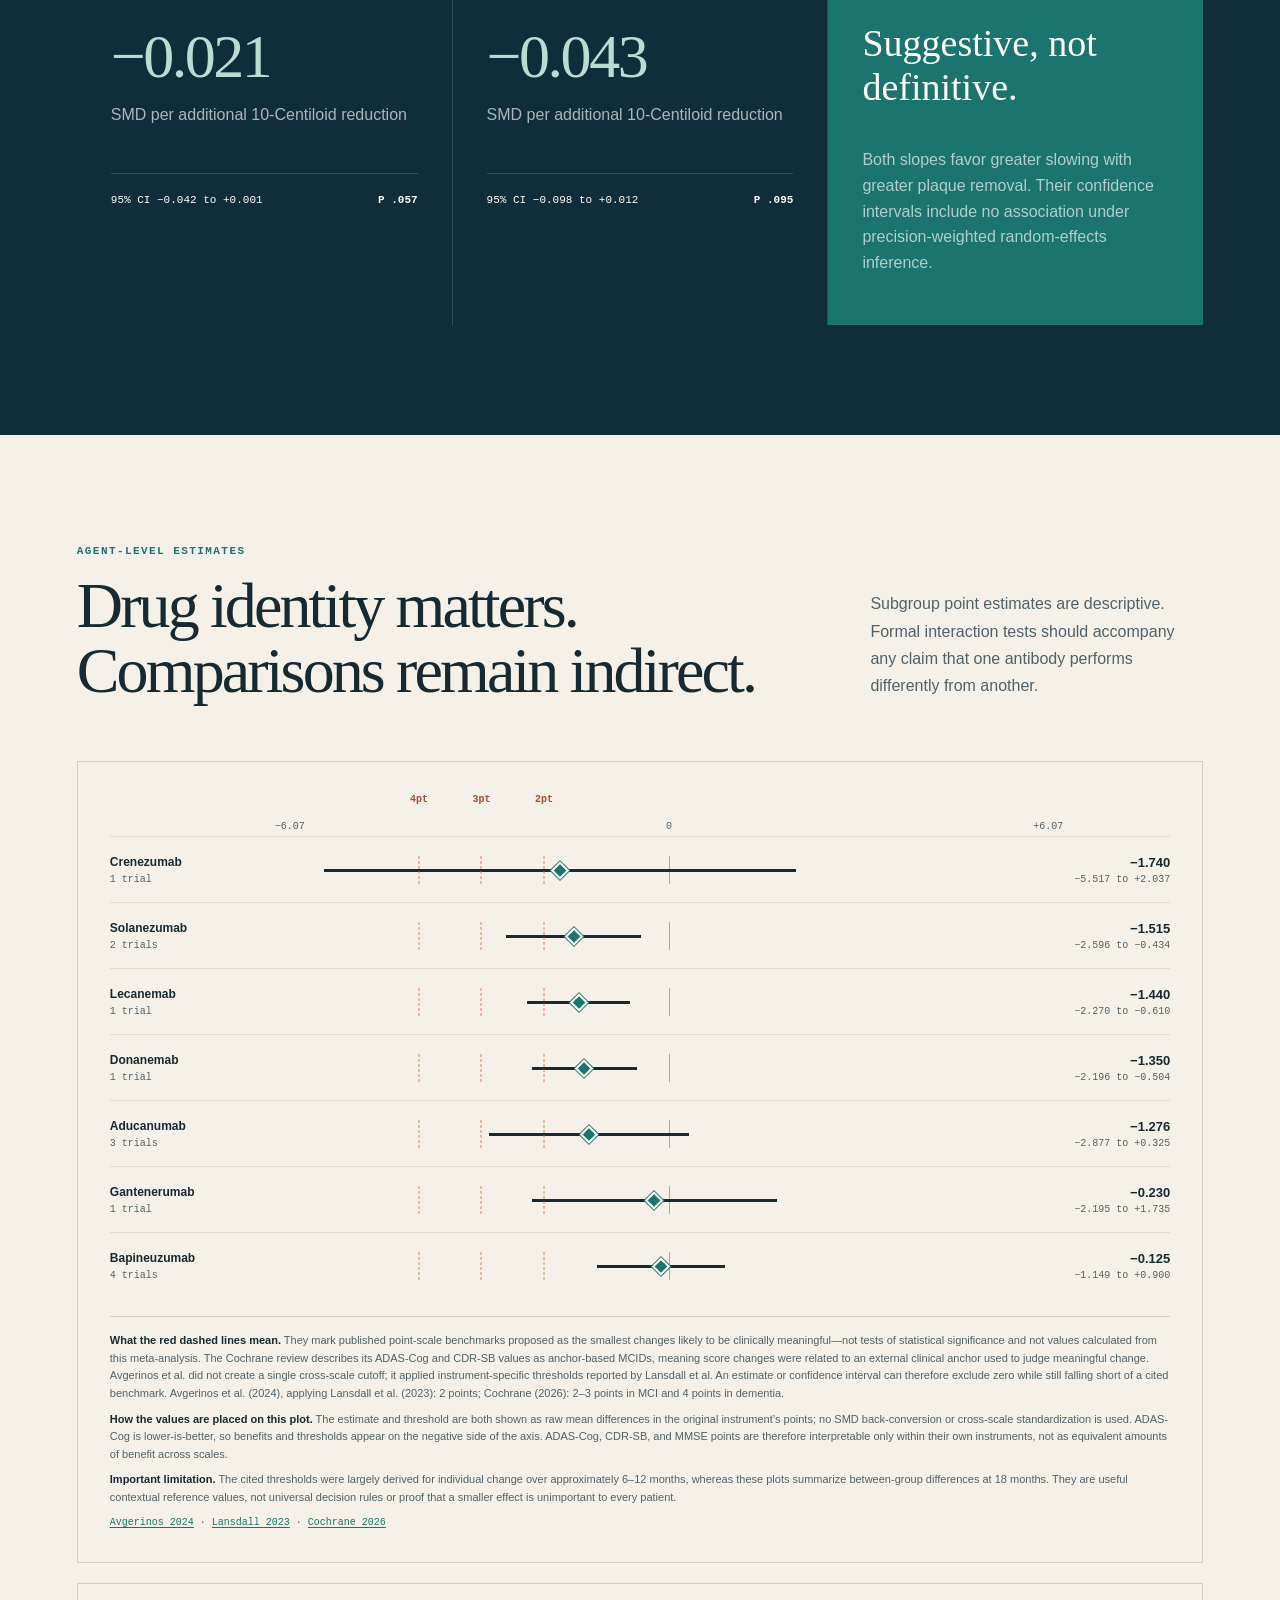
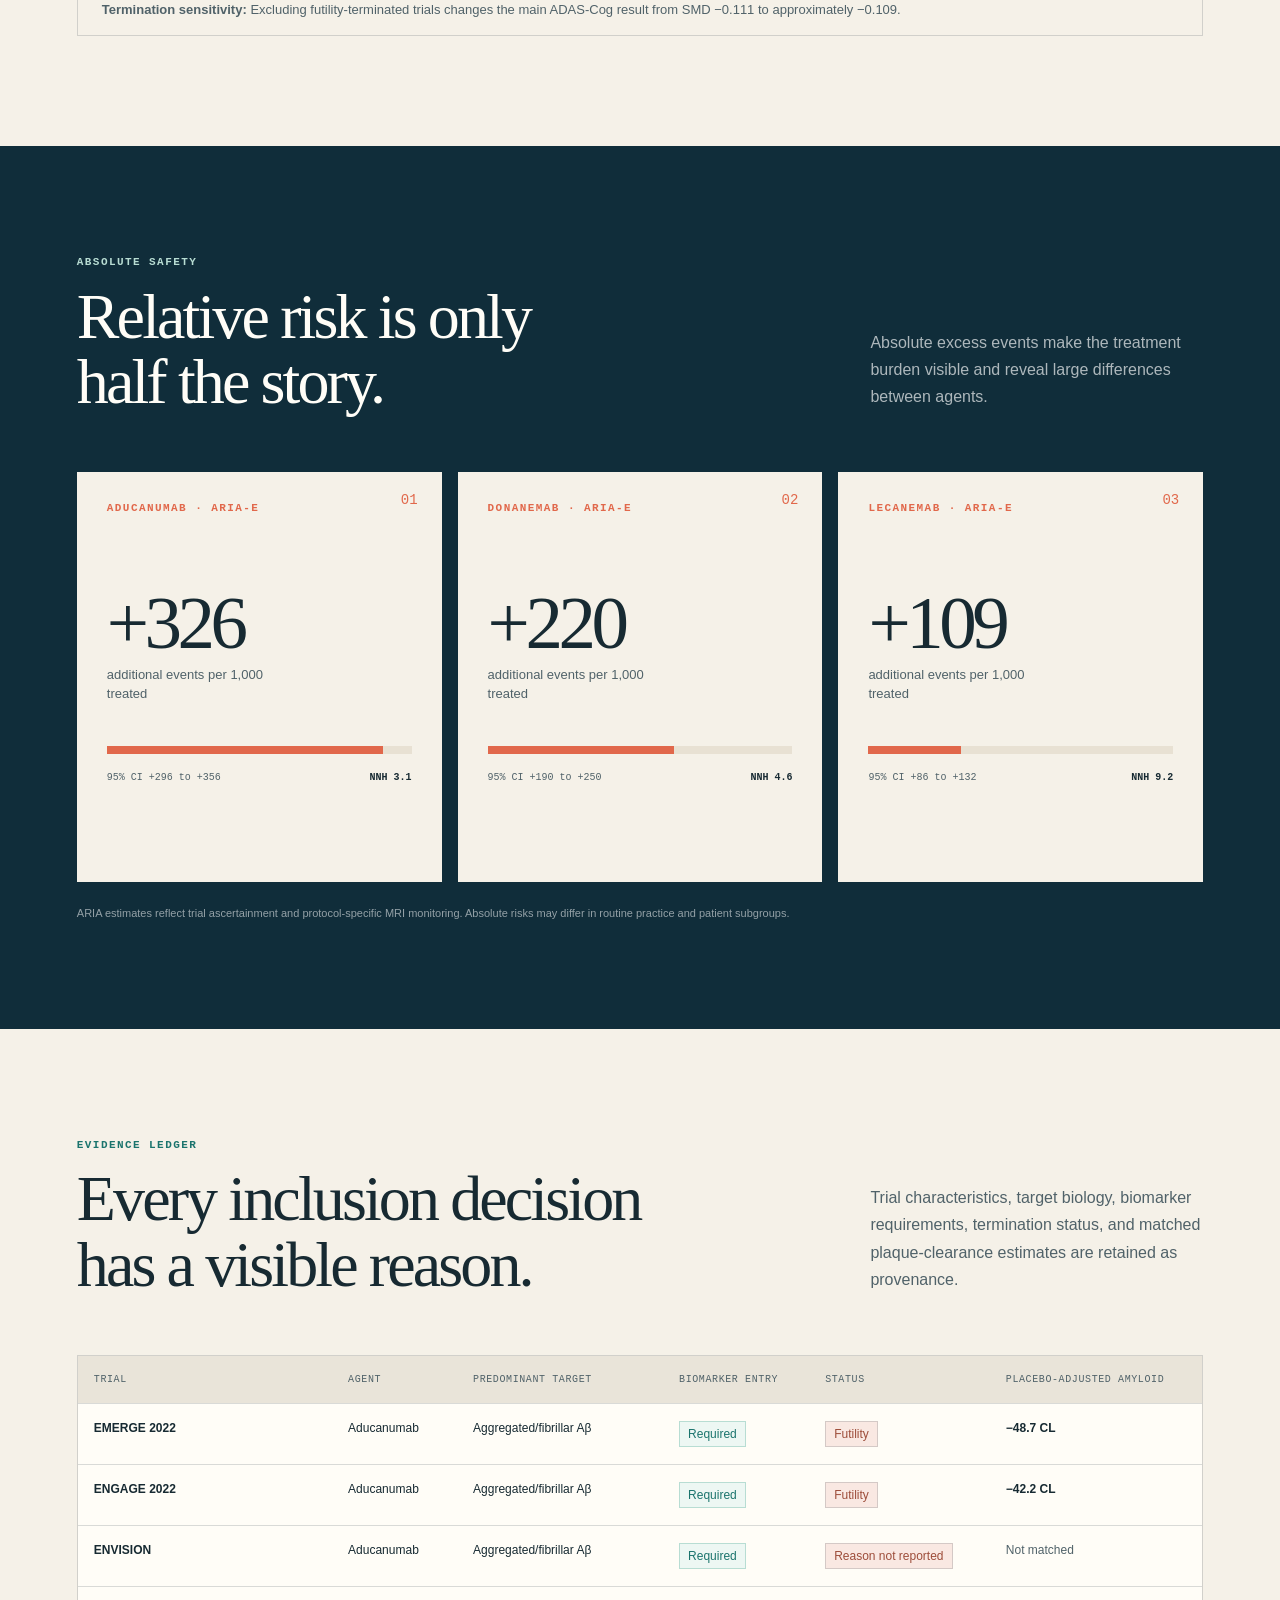
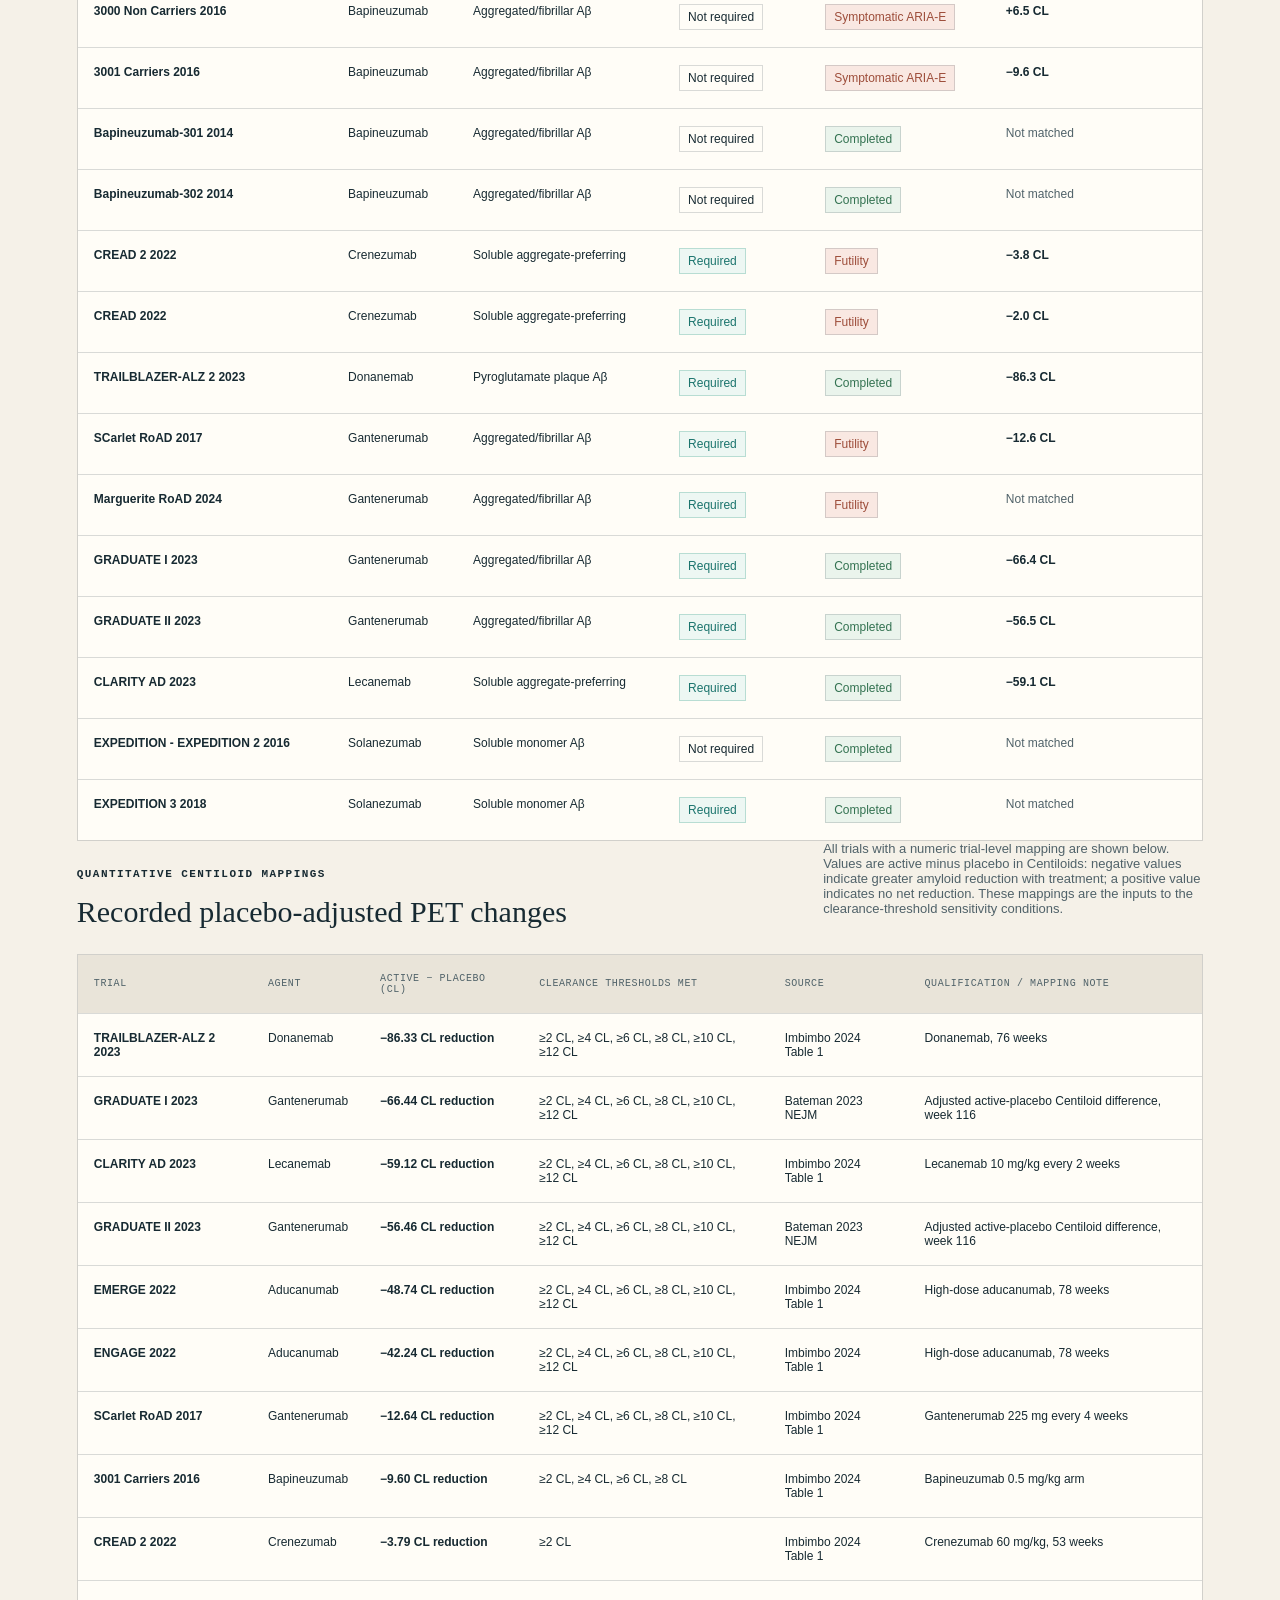
==== commit 38107c1f: "Add biomarker-confirmed clearance condition without approval restriction" ====
--- a/public/index.html
+++ b/public/index.html
@@ -21,7 +21,7 @@
   <header class="site-header">
     <a class="brand" href="#top"><span class="brand-mark">Aβ</span><span>Living Amyloid Evidence</span></a>
     <nav aria-label="Primary navigation"><a href="#explorer">Explorer</a><a href="#conditions">Conditions</a><a href="#biology">Biology</a><a href="#safety">Safety</a><a href="#trials">Trials</a><a href="#methods">Methods</a></nav>
-    <span class="version-pill">Evidence v0.3.0</span>
+    <span class="version-pill">Evidence v0.4.0</span>
   </header>
 
   <section class="hero" id="top">
@@ -116,7 +116,7 @@
     <div class="downloads"><div><p class="eyebrow">Open evidence package</p><h3>Inspect, reproduce, or extend the work.</h3><p>The unified archive contains the raw Cochrane package, separate primary and extended results, numbered source scripts, file-level provenance, checksums, and one-command verification.</p></div><div class="download-links"><a href="downloads/methods-results.md">Current Methods and Results <span>Markdown ↓</span></a><a href="downloads/release-differences.csv">Changes from v0.1.1 <span>CSV ↓</span></a><a href="downloads/primary-reanalysis-report.pdf">Historical v0.1.1 primary report <span>PDF ↗</span></a><a href="downloads/extended-reanalysis-report.pdf">Historical v0.1.1 extended report <span>PDF ↗</span></a><a href="downloads/outcome-sensitivities.csv">Outcome sensitivities <span>CSV ↓</span></a><a href="downloads/reproducibility-package.zip">Unified reproducibility package <span>ZIP ↓</span></a></div></div>
   </section>
 
-  <footer><div class="brand"><span class="brand-mark">Aβ</span><span>Living Amyloid Evidence</span></div><p>Research synthesis for transparent exploration—not individualized medical advice.</p><p id="release-meta">Evidence version 0.3.0 · 2026-09-15</p></footer>
+  <footer><div class="brand"><span class="brand-mark">Aβ</span><span>Living Amyloid Evidence</span></div><p>Research synthesis for transparent exploration—not individualized medical advice.</p><p id="release-meta">Evidence version 0.4.0 · 2026-09-23</p></footer>
 </main>
 <script src="evidence-inline.js"></script>
 <script src="app.js" defer></script>
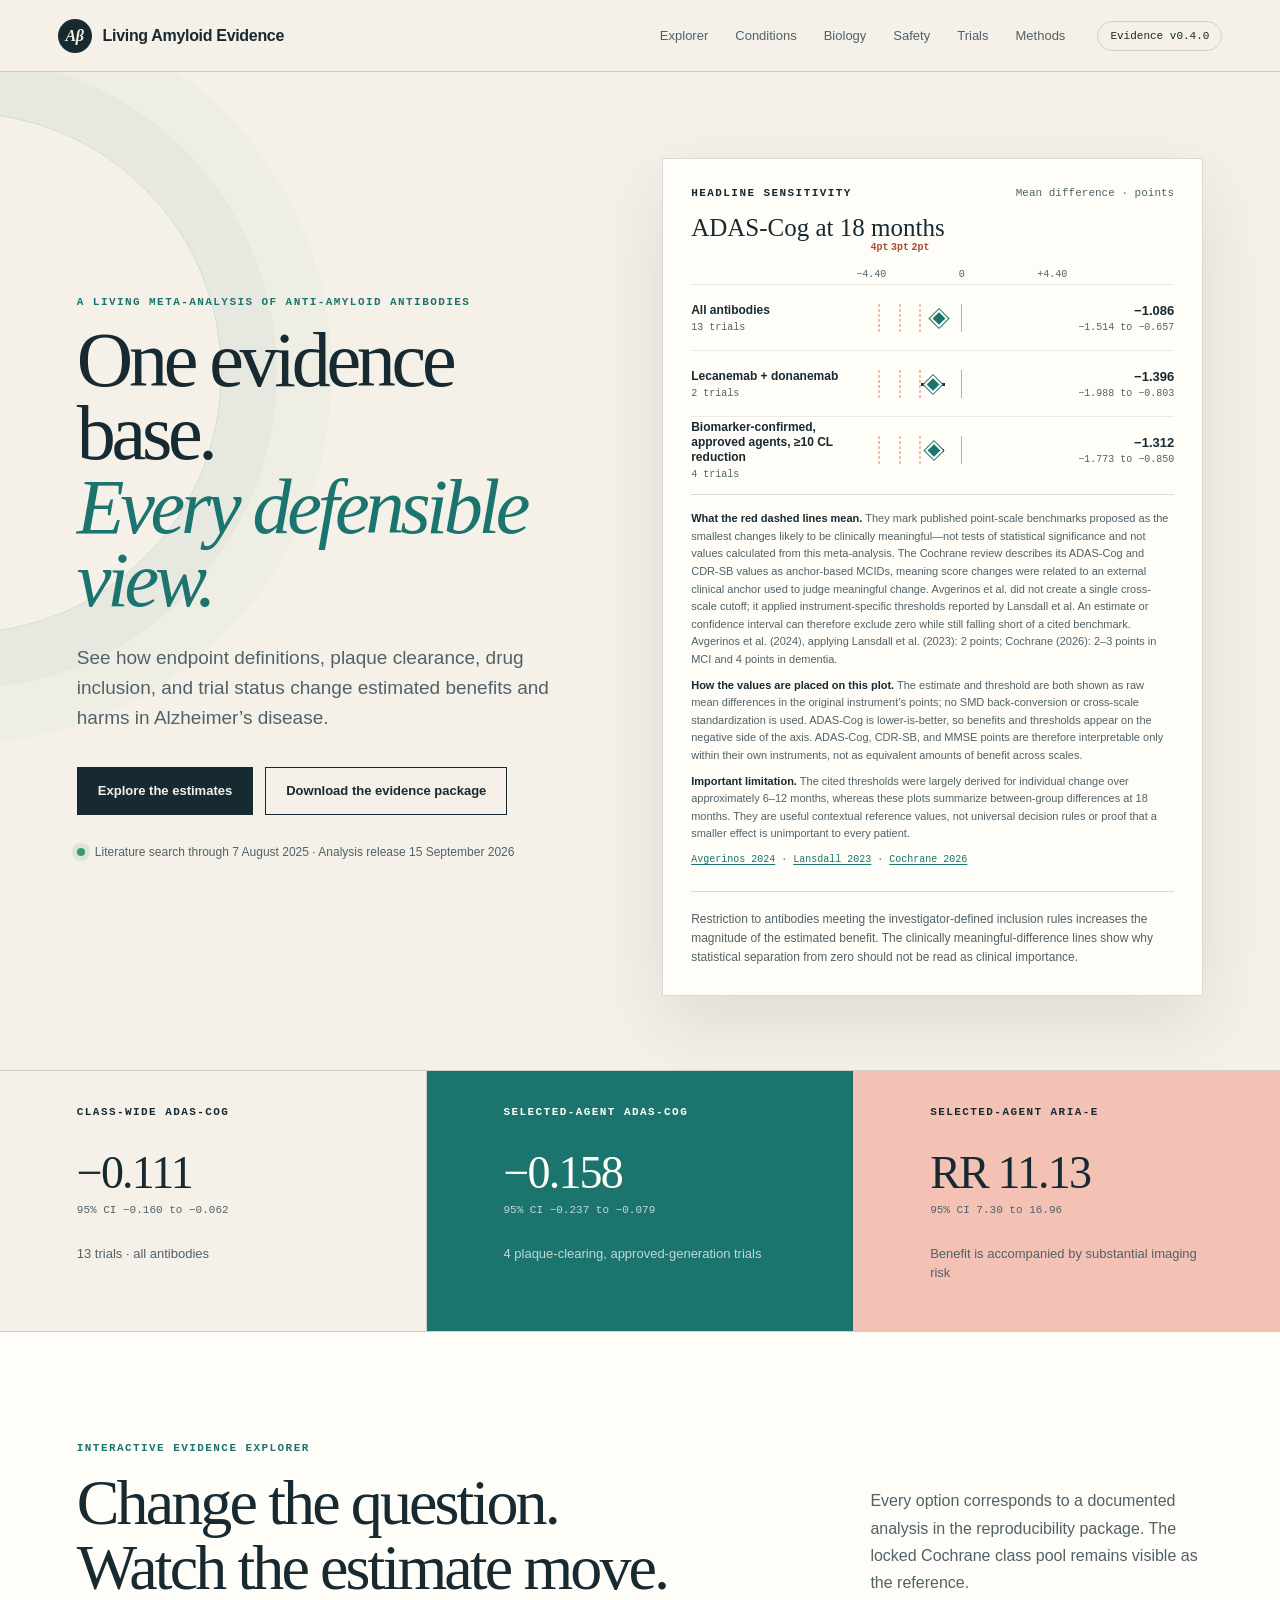
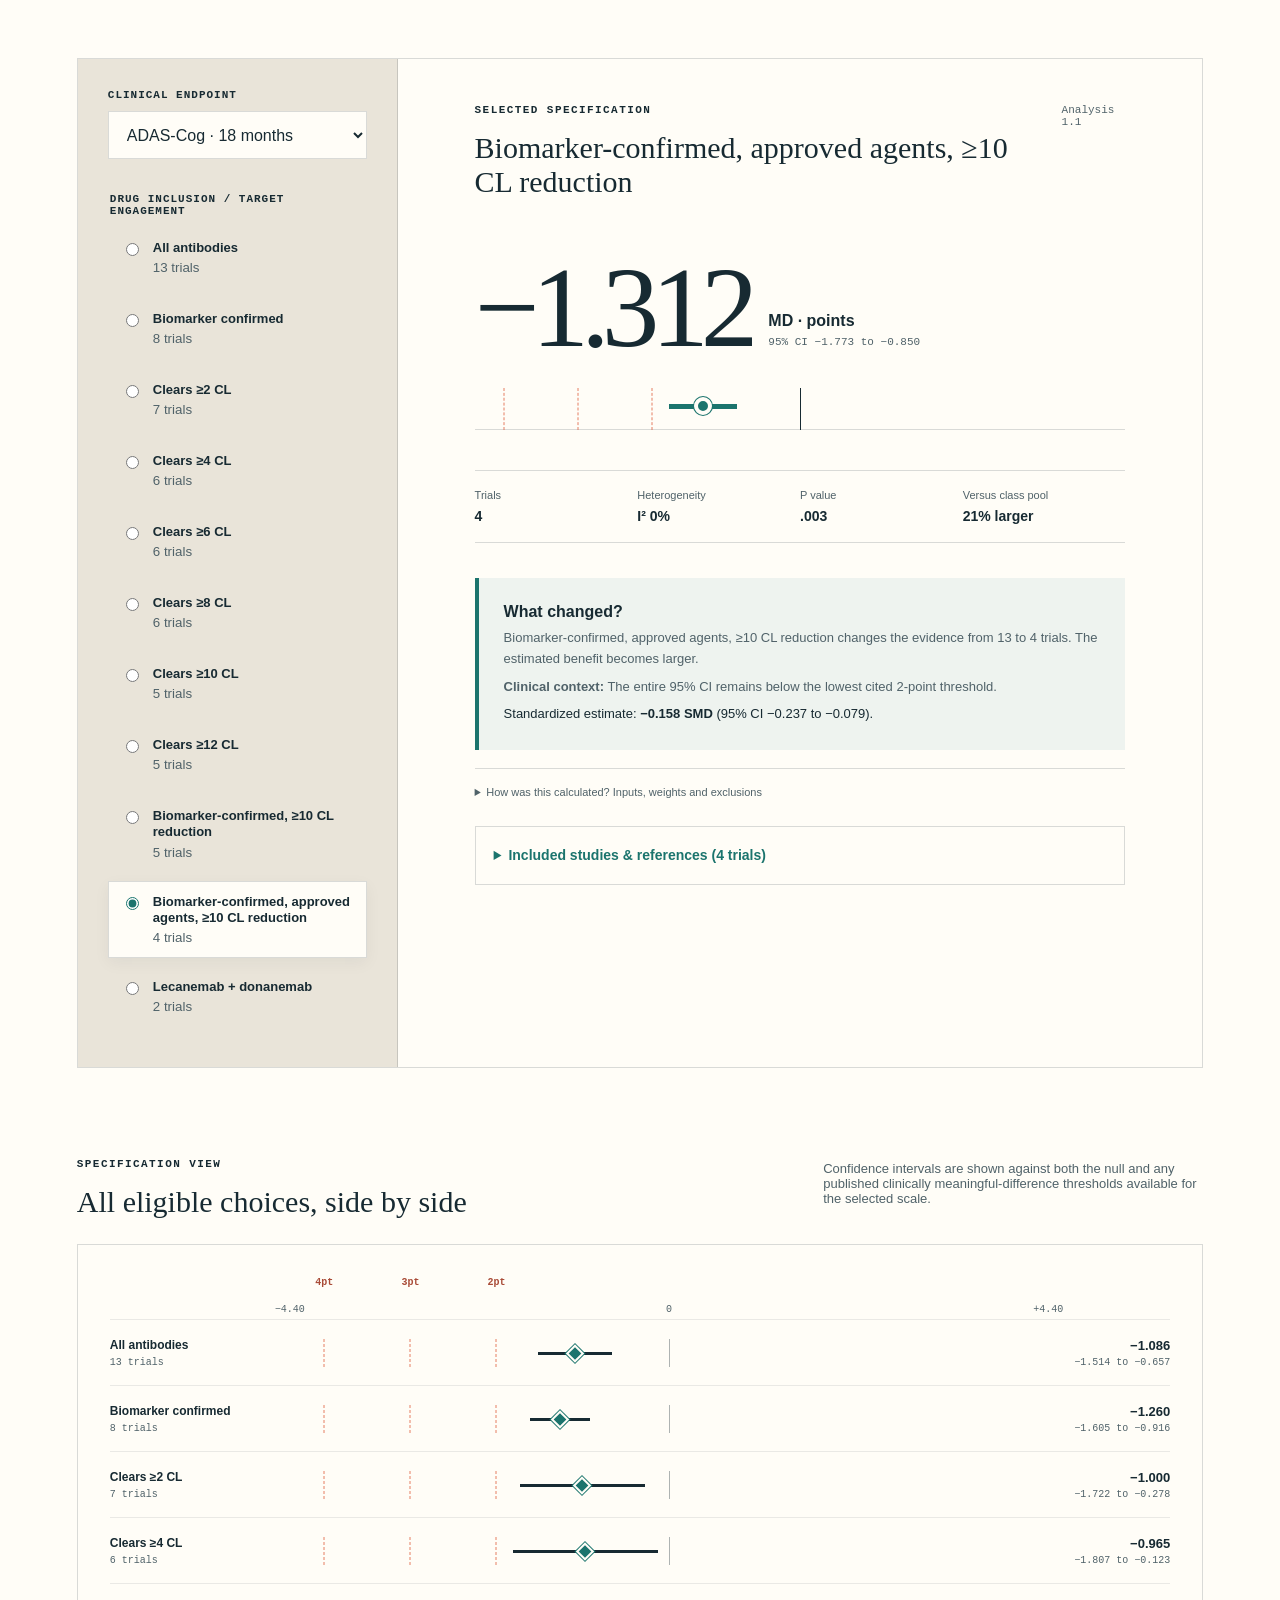
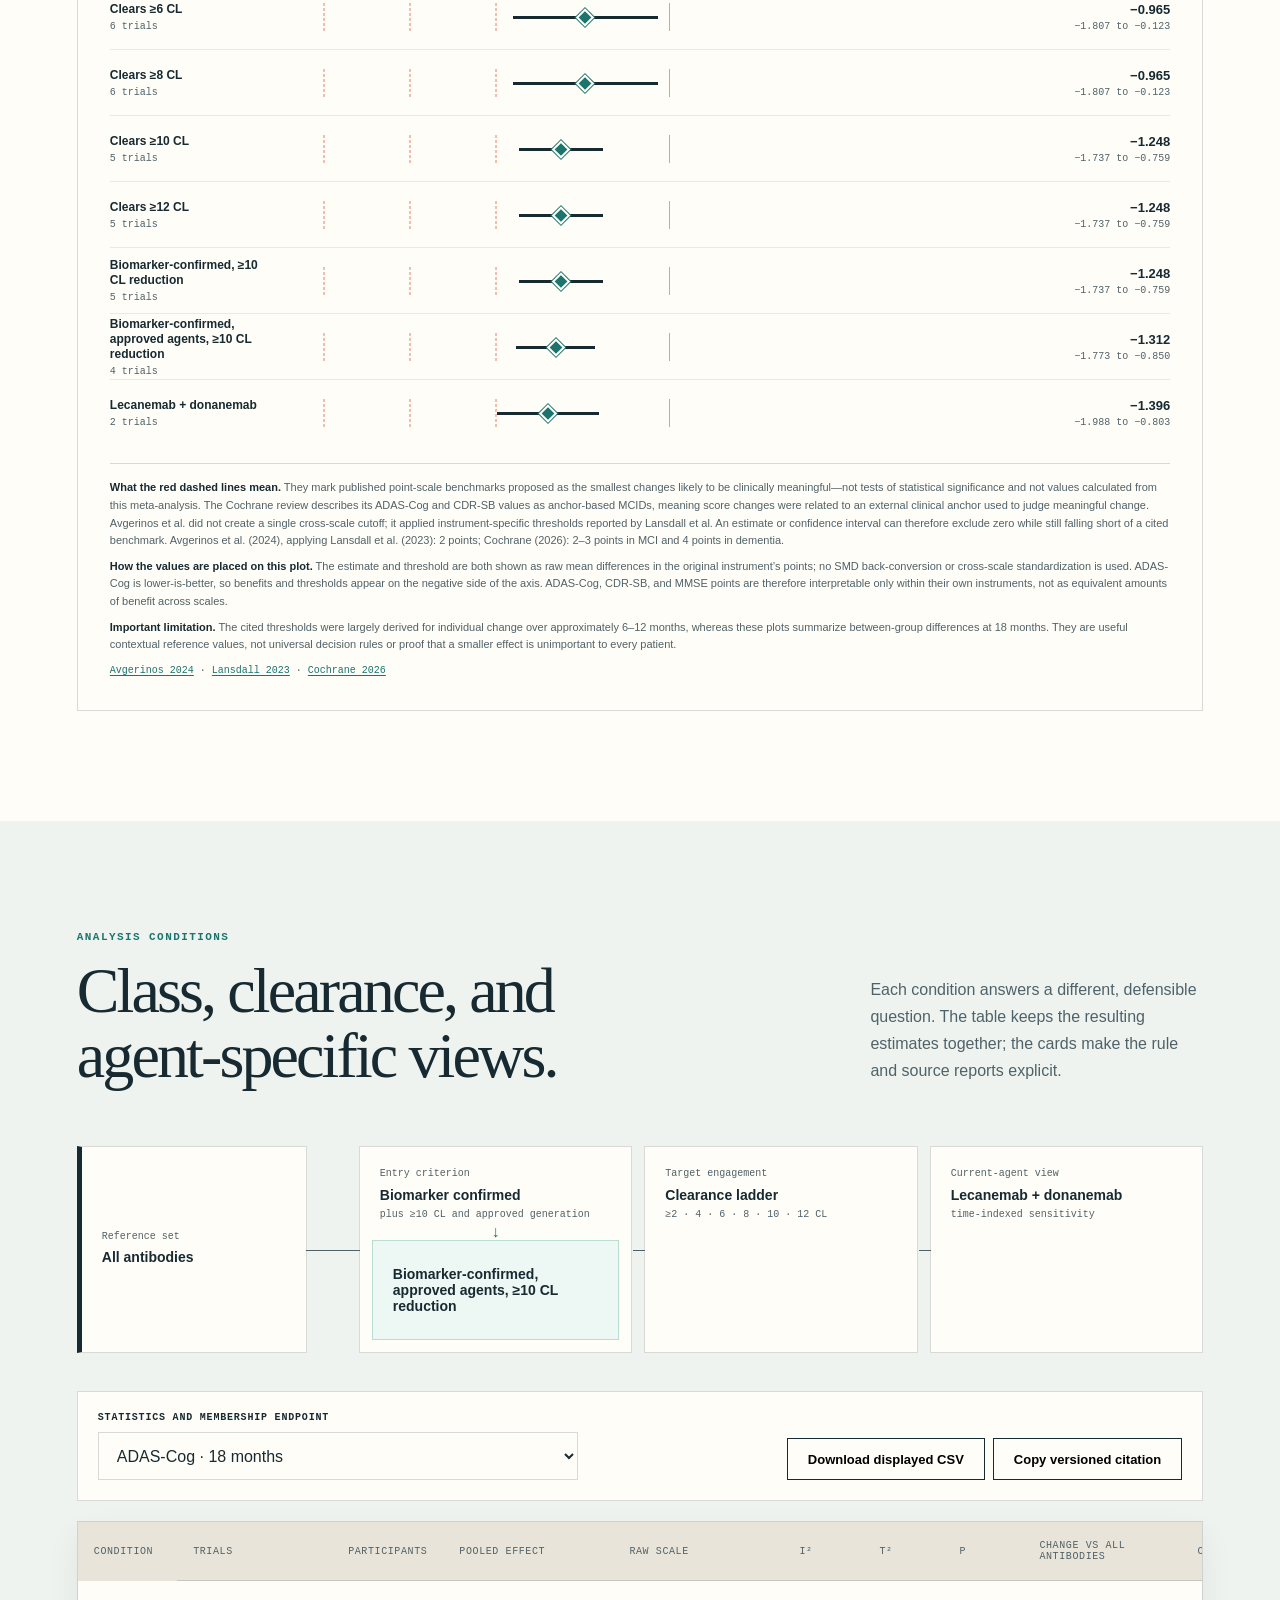
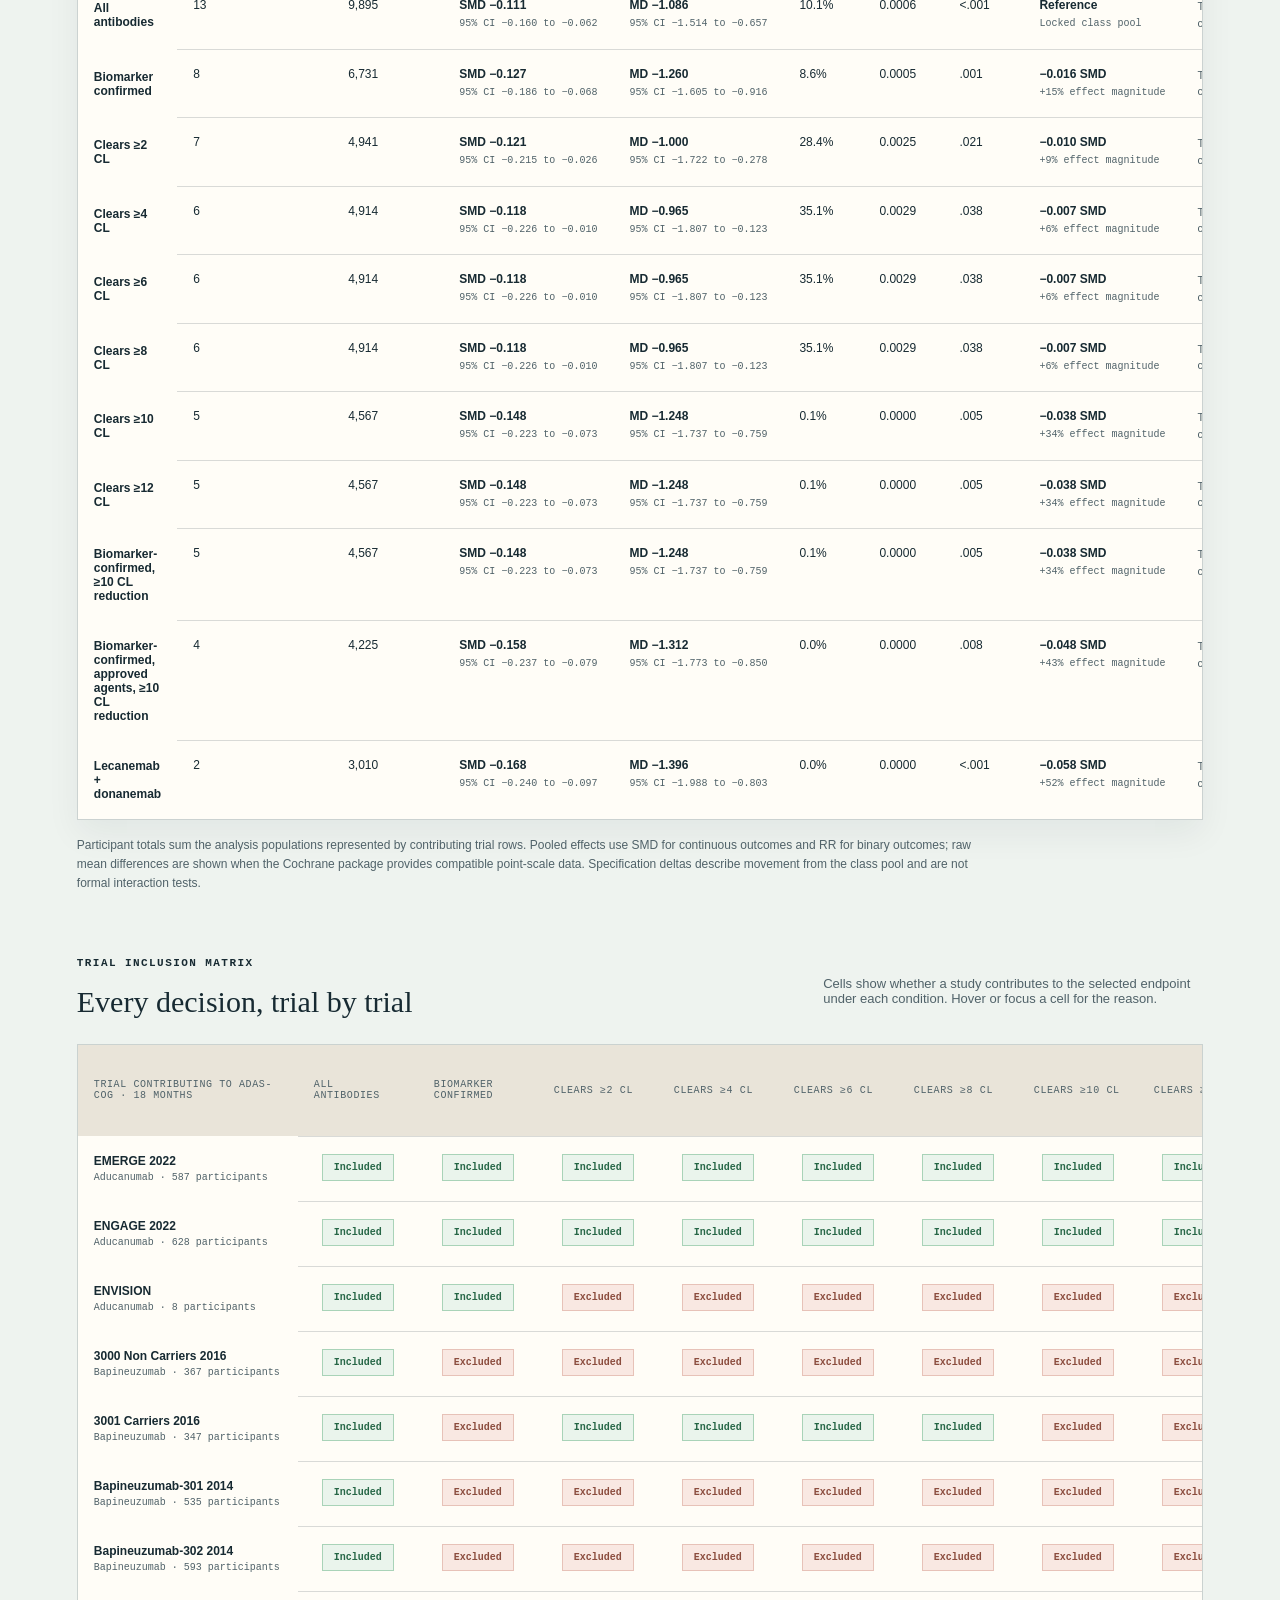
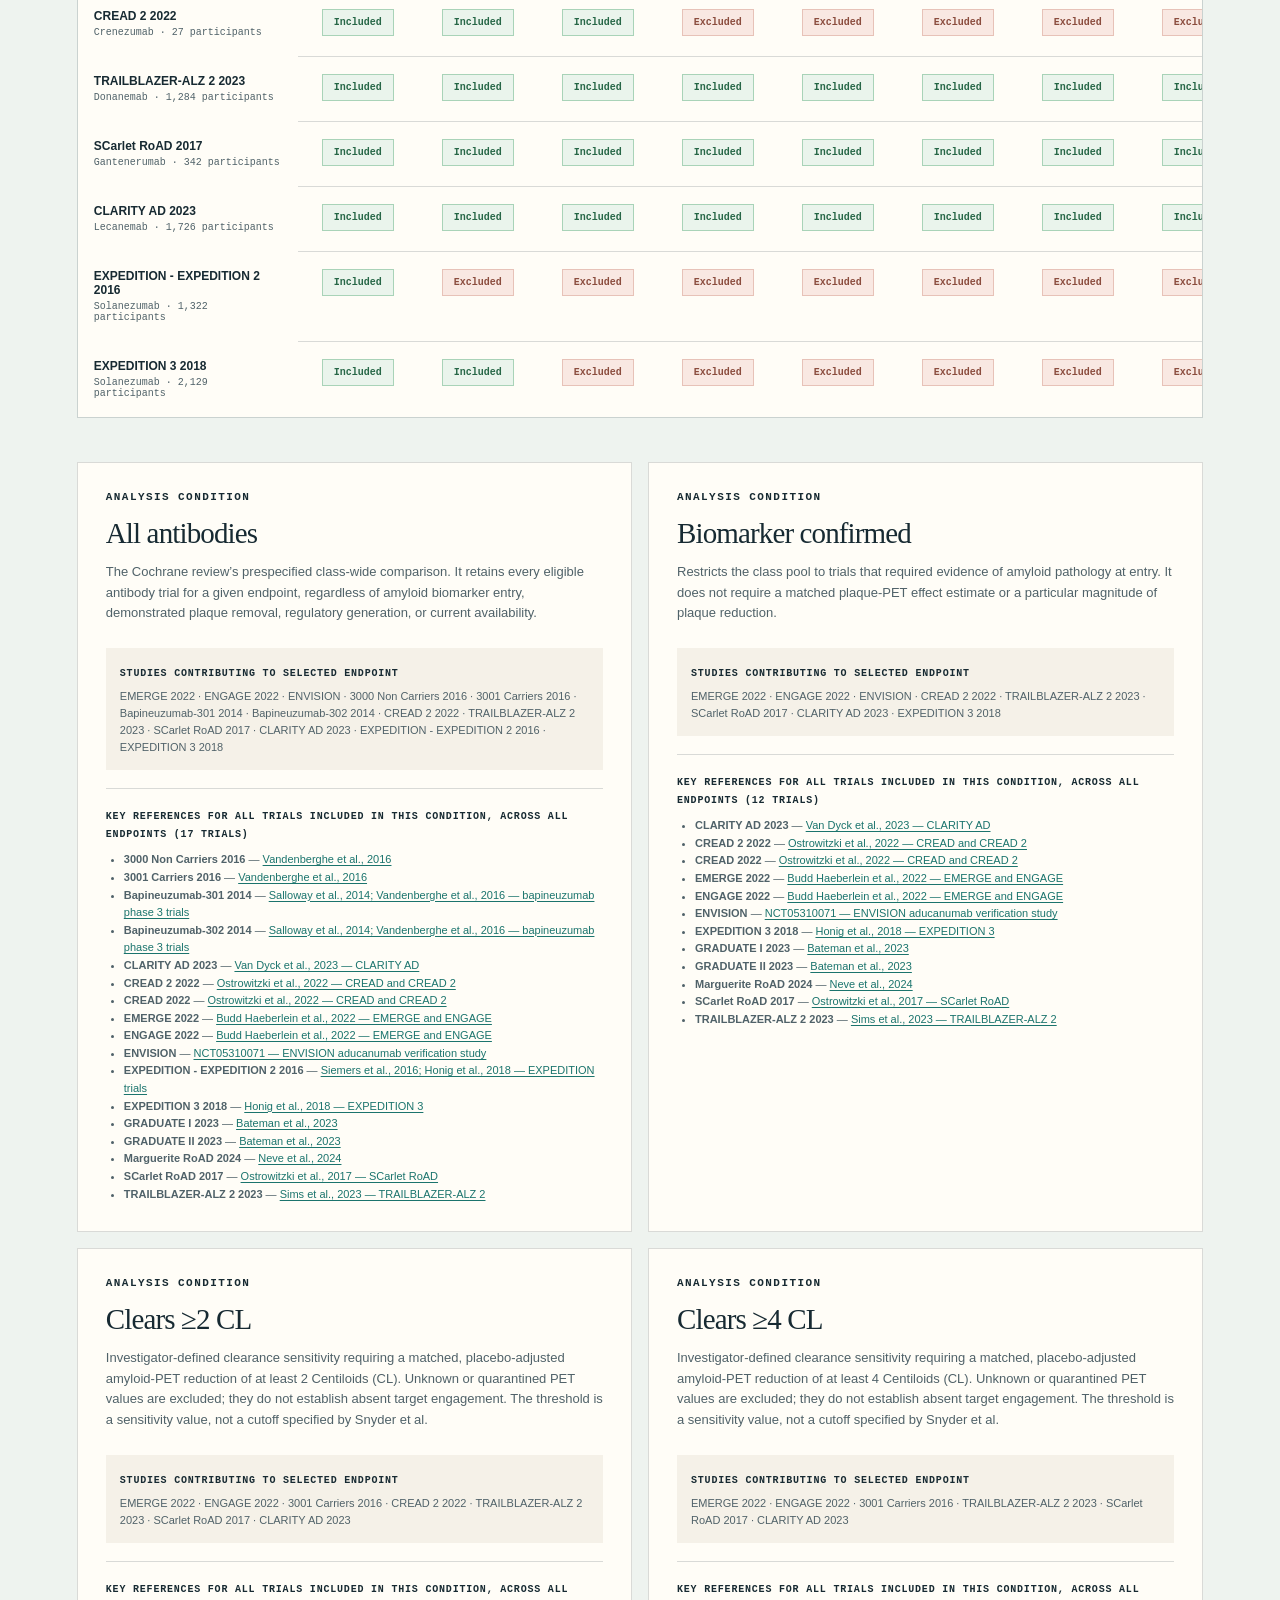
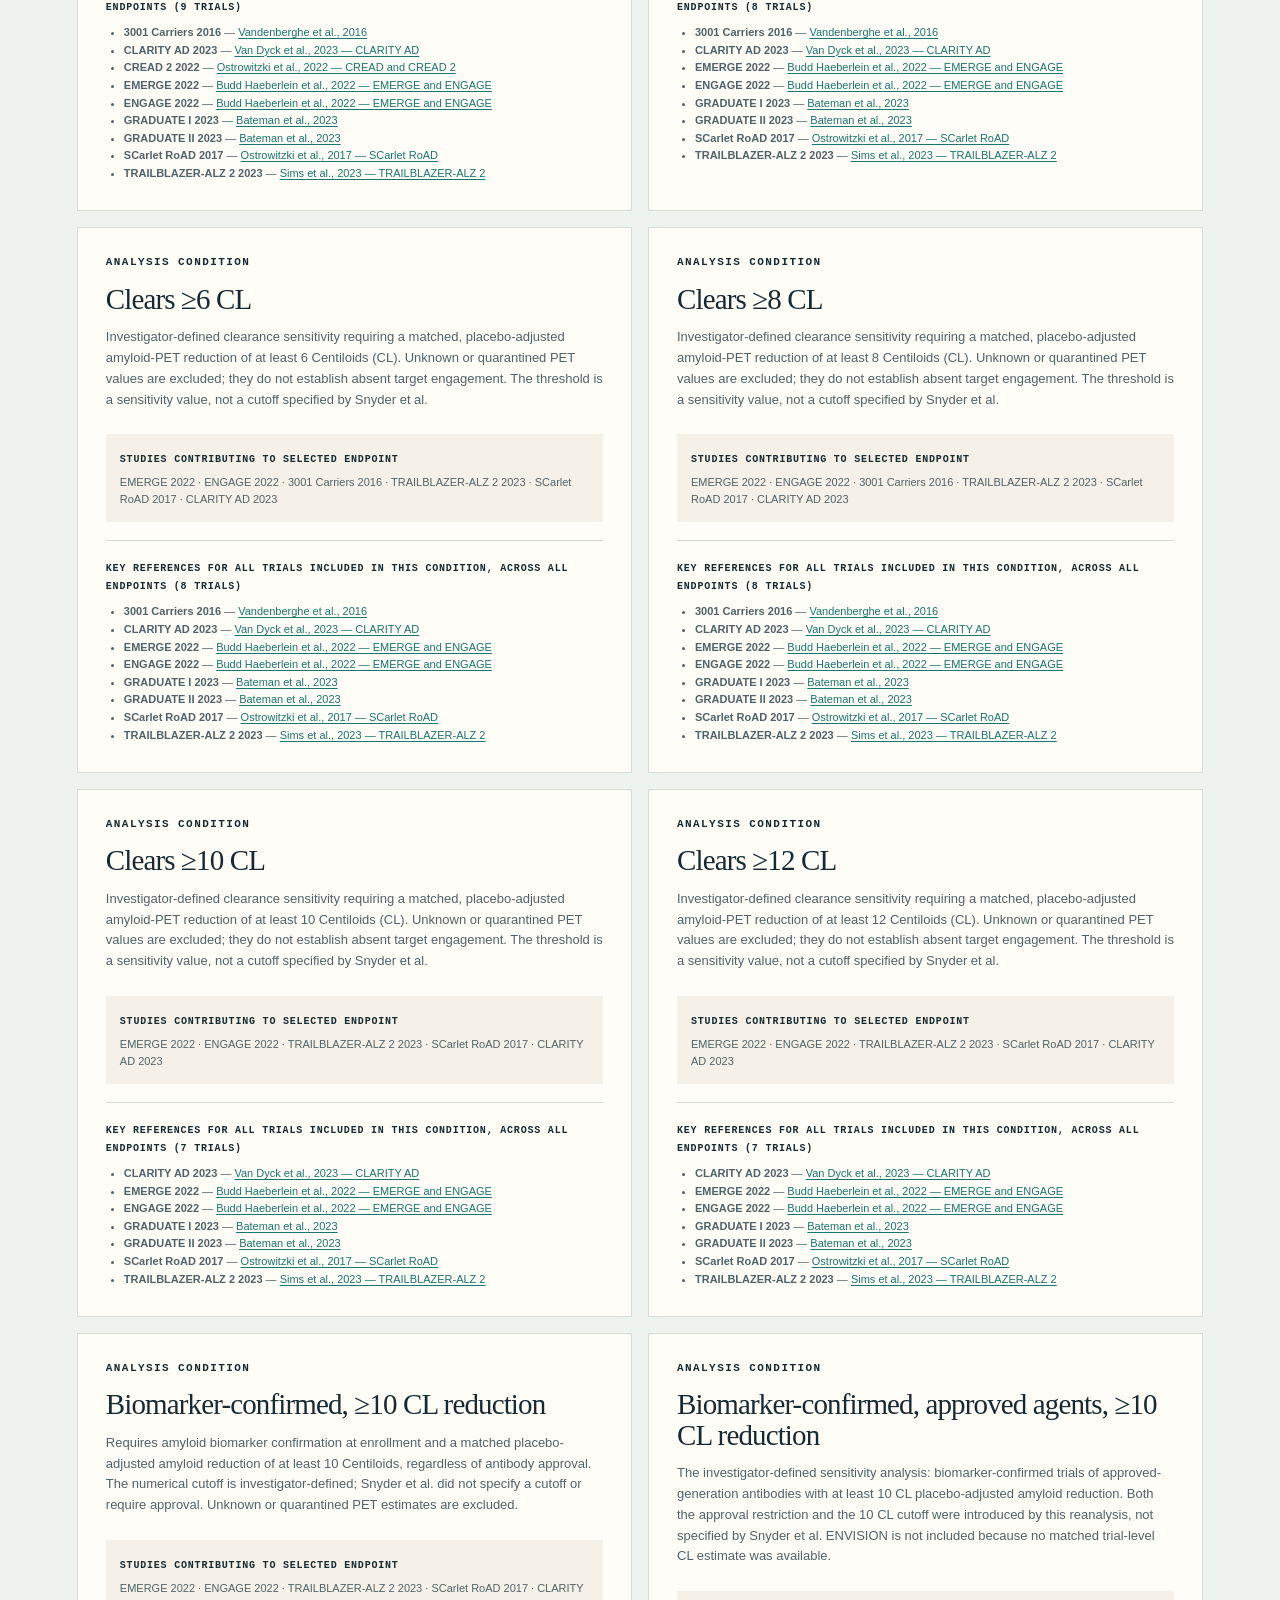
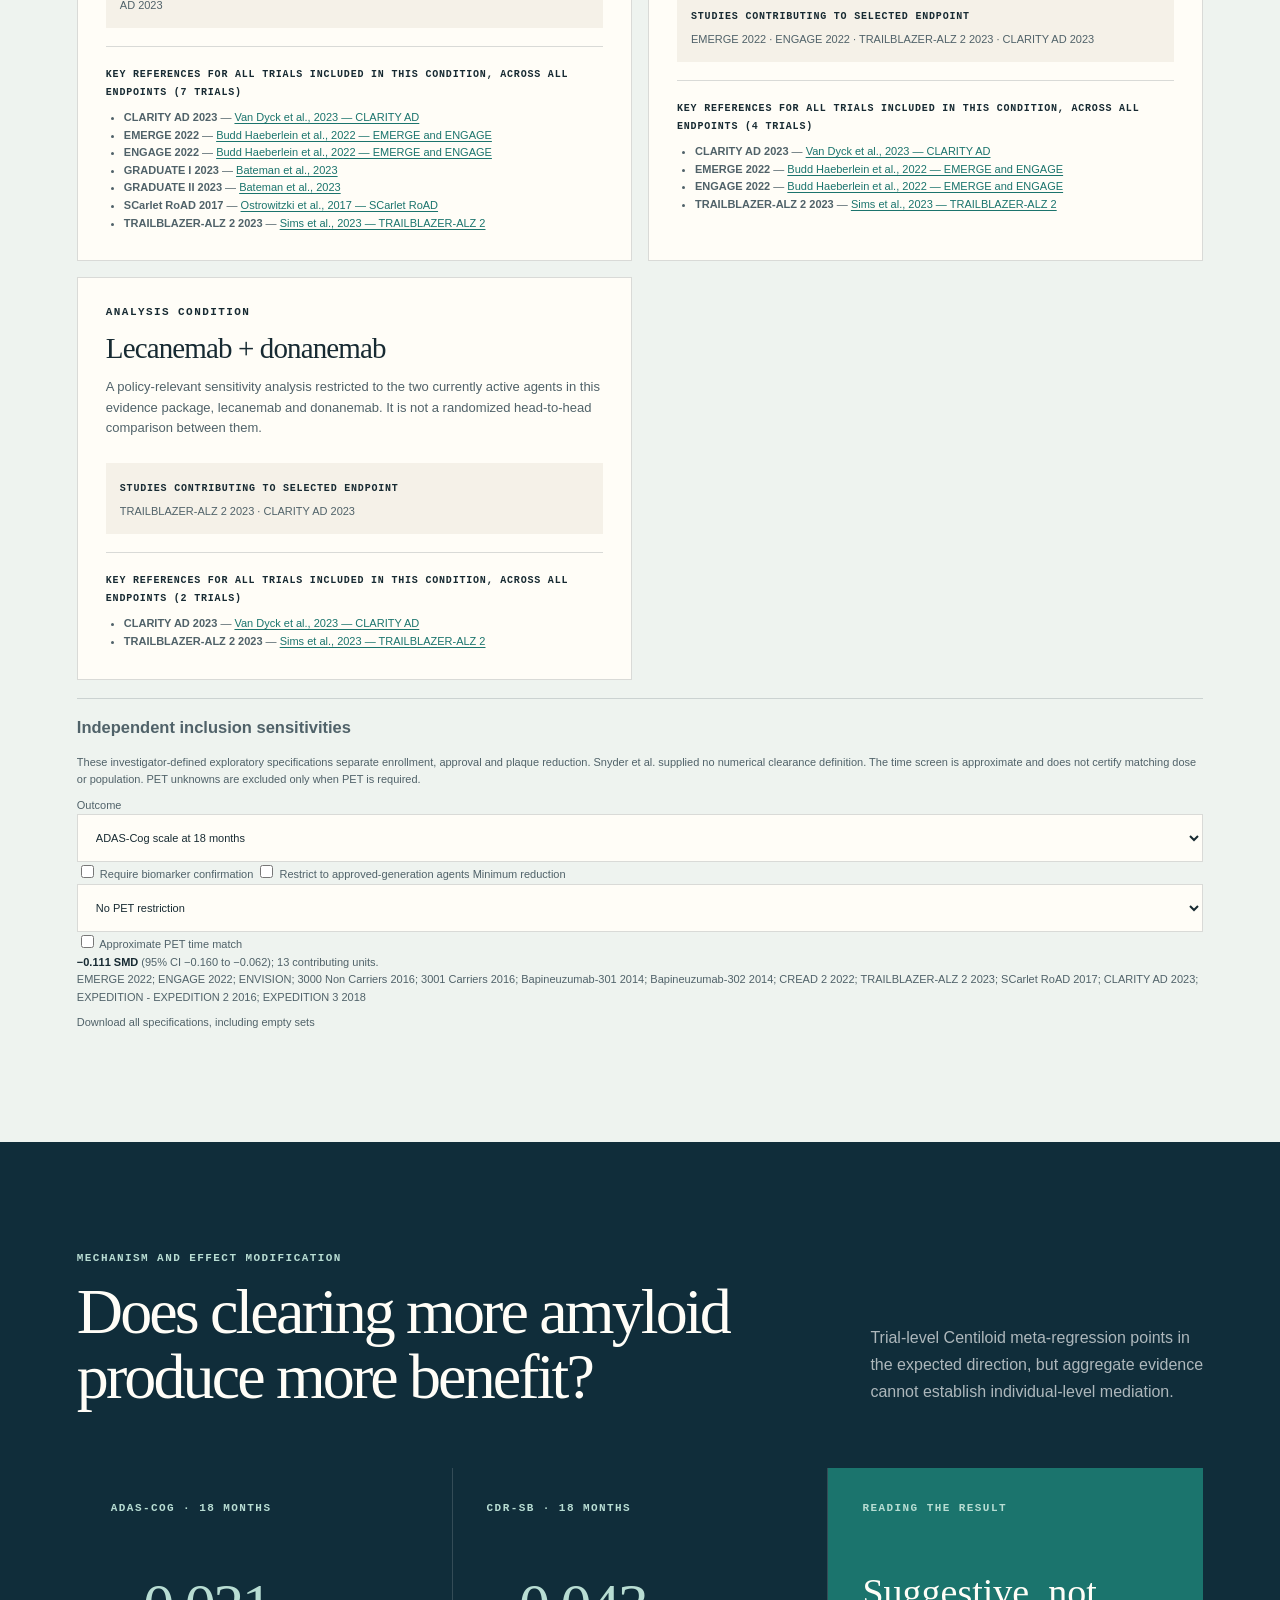
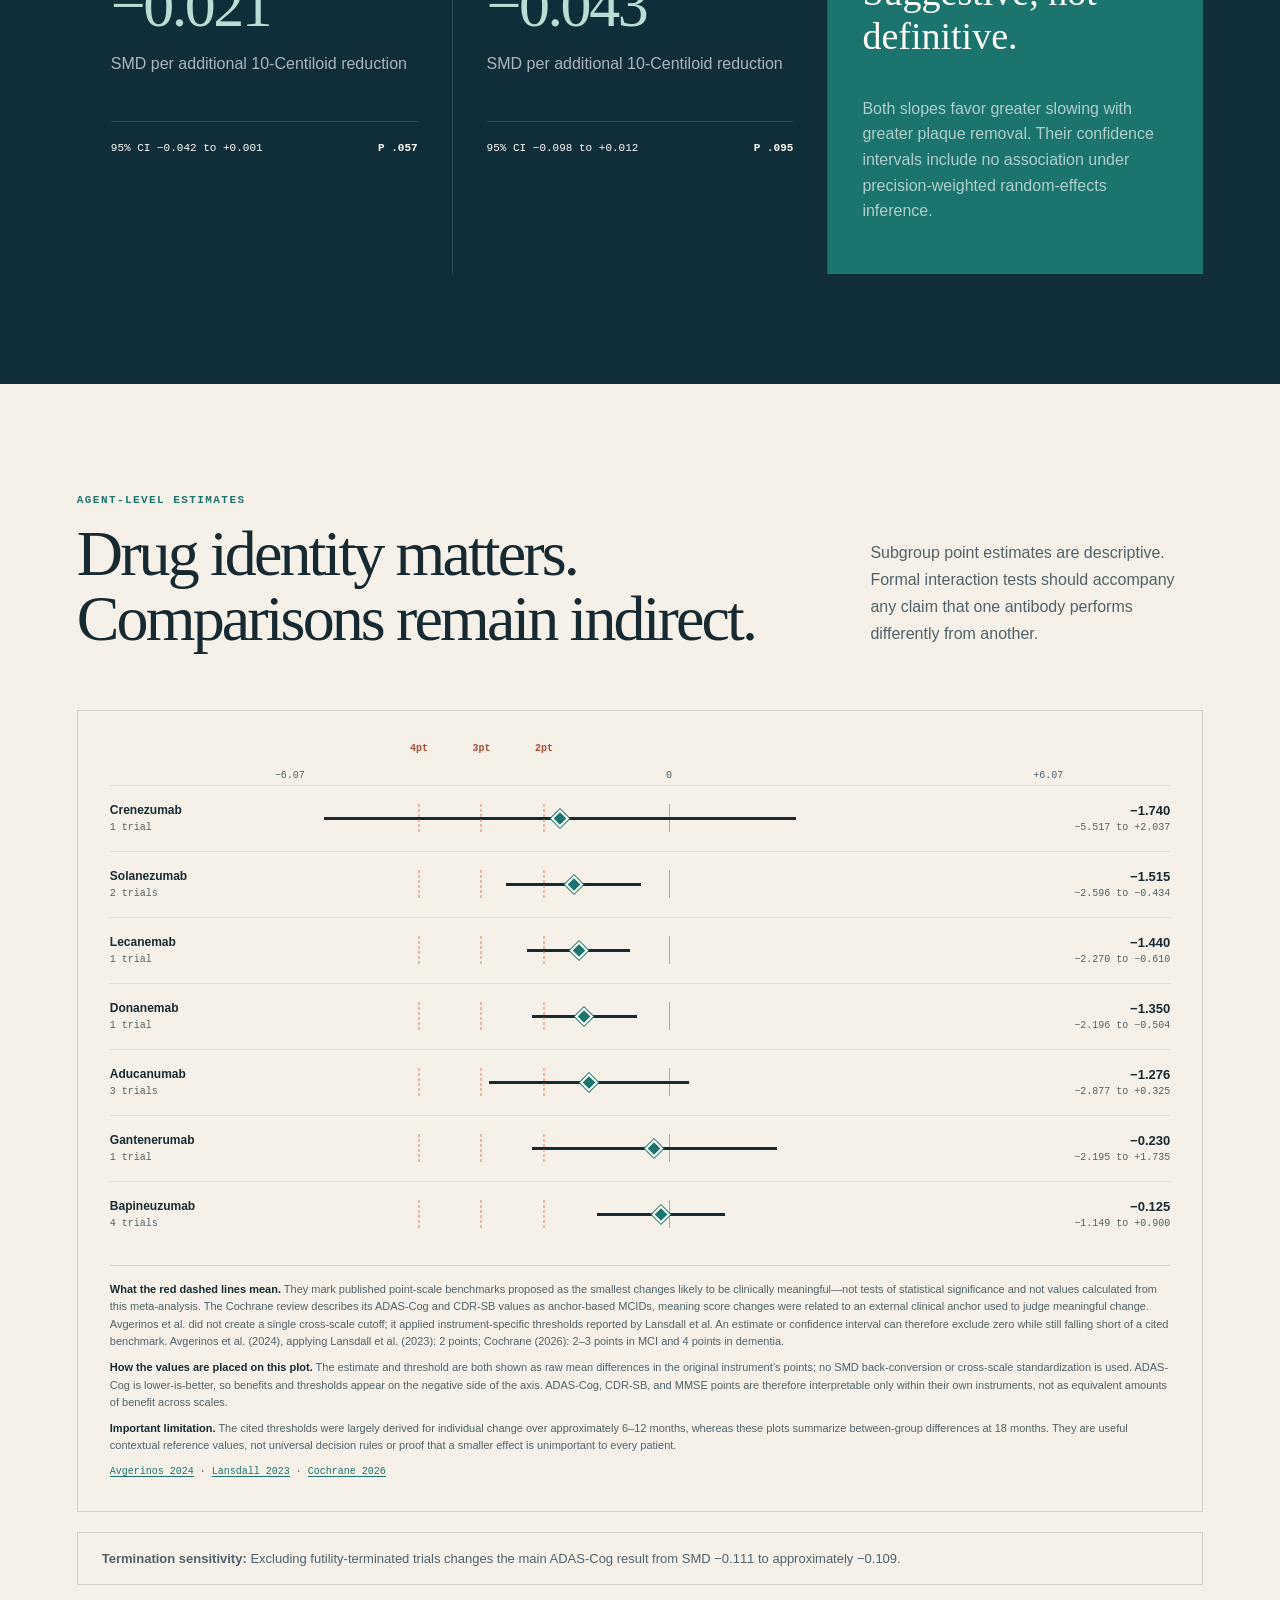
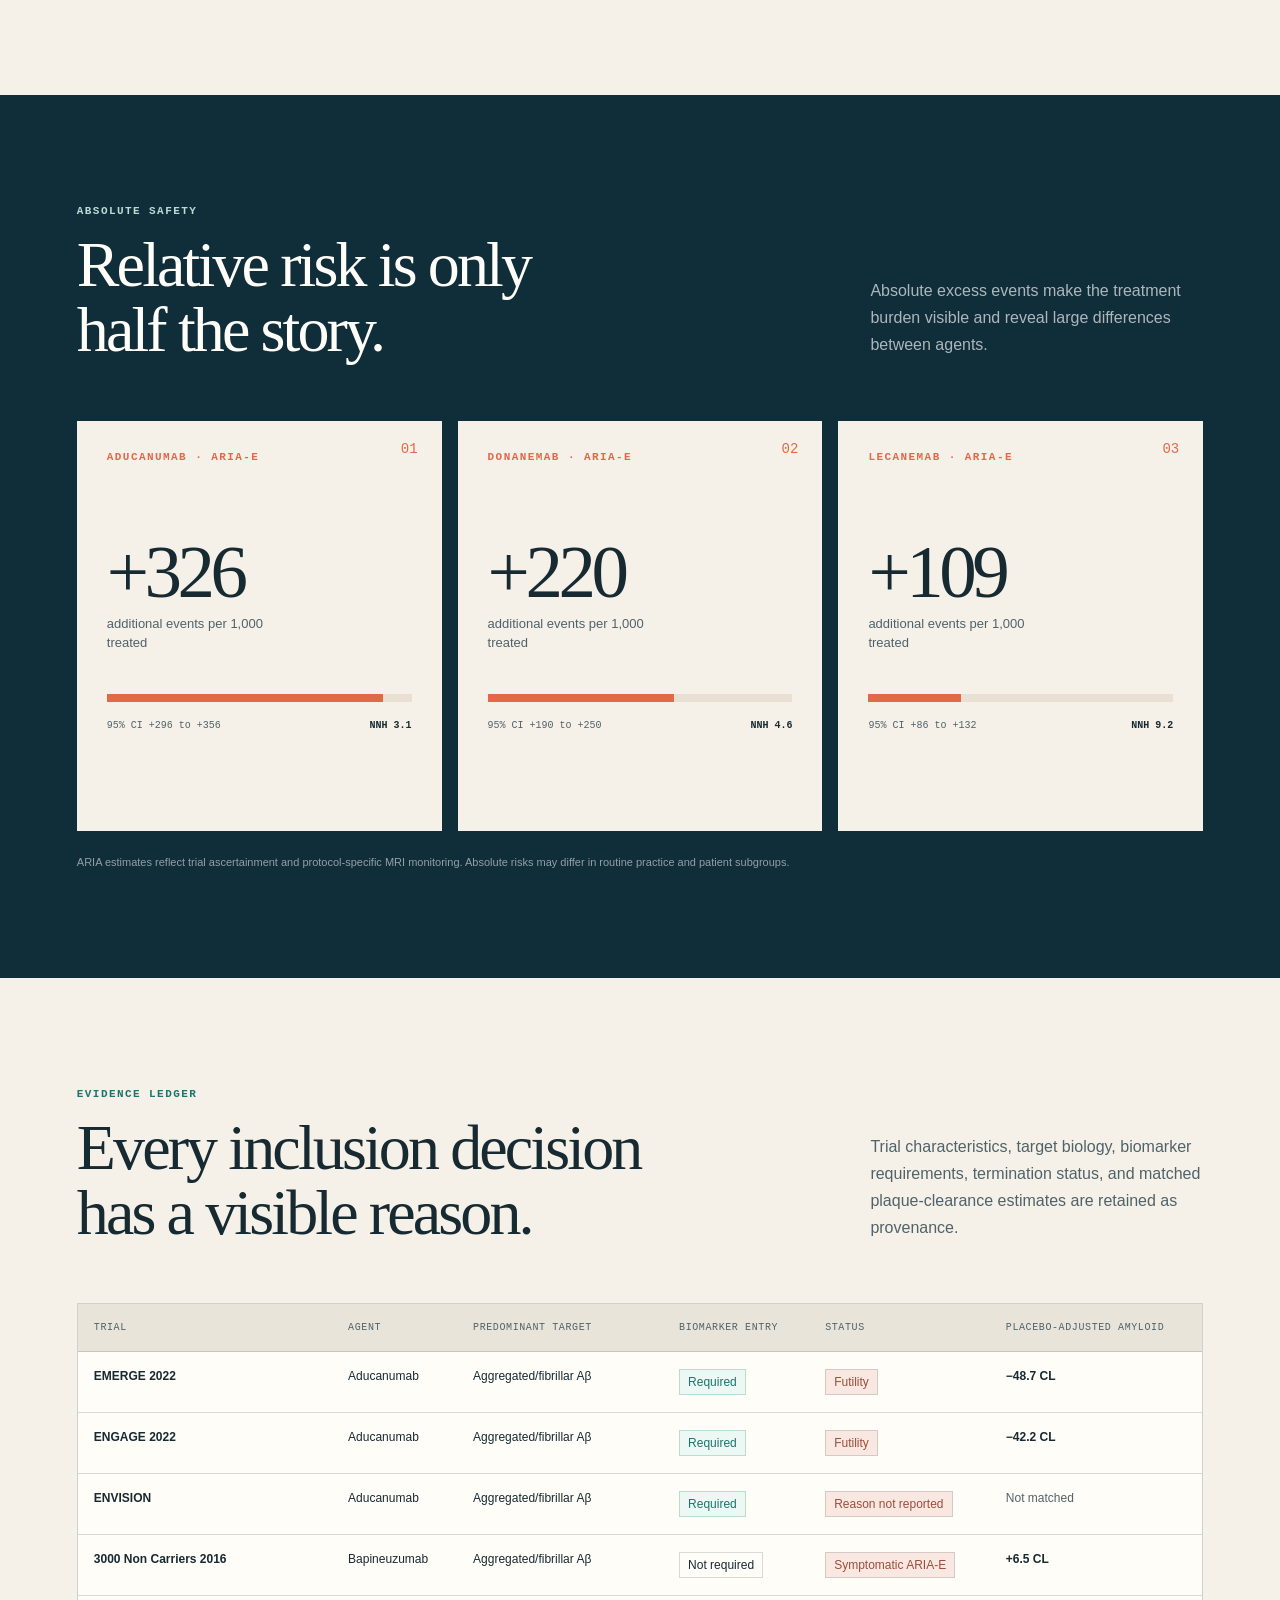
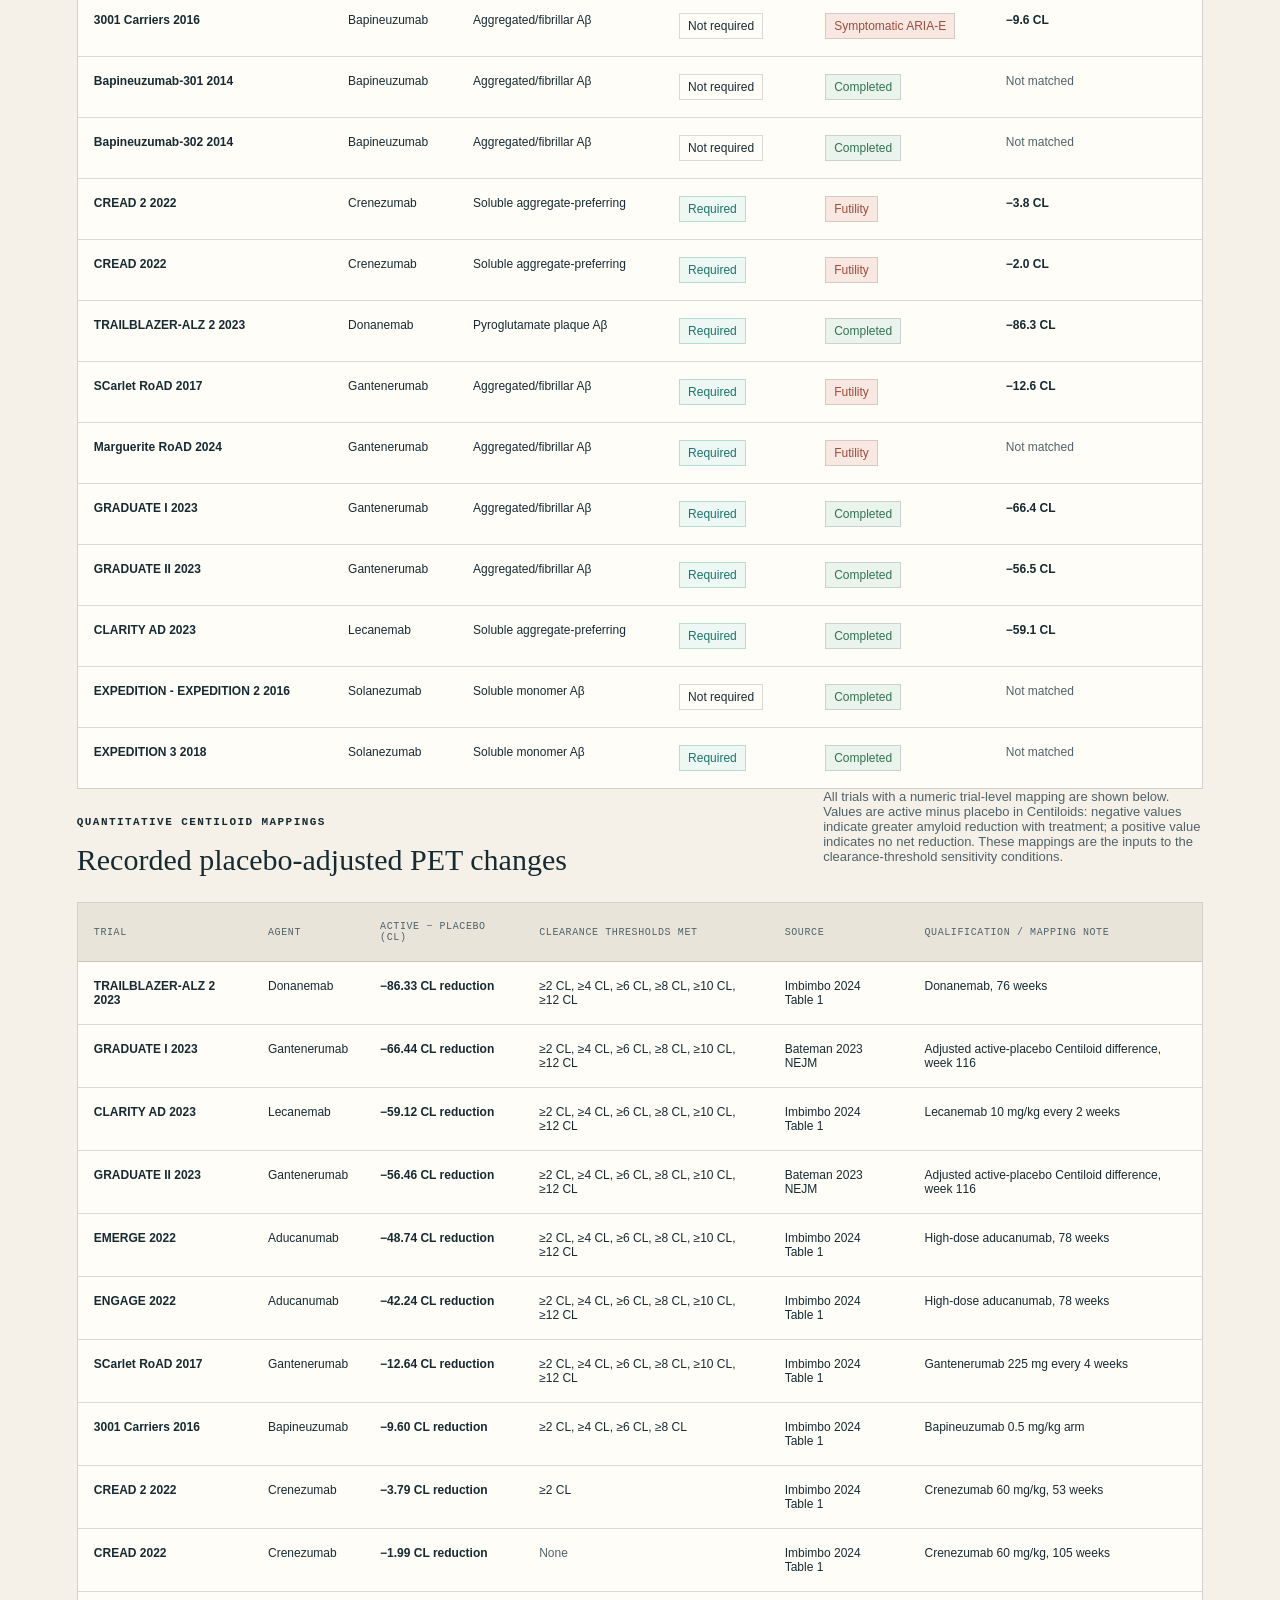
==== commit 445c5854: "Add outcome-specific study references to evidence explorer" ====
--- a/public/index.html
+++ b/public/index.html
@@ -52,7 +52,13 @@
         <label><span>Clinical endpoint</span><select id="outcome-select"></select></label>
         <fieldset><legend>Drug inclusion / target engagement</legend><div id="scenario-controls"></div></fieldset>
       </aside>
-      <div class="result-panel" id="selected-result" aria-live="polite"></div>
+      <div class="result-panel">
+        <div id="selected-result" aria-live="polite"></div>
+        <details class="explorer-studies" id="explorer-studies">
+          <summary id="explorer-studies-summary">Included studies &amp; references</summary>
+          <div id="explorer-studies-content"></div>
+        </details>
+      </div>
     </div>
     <div class="all-specifications">
       <div class="subhead"><div><p class="eyebrow">Specification view</p><h3>All eligible choices, side by side</h3></div><p>Confidence intervals are shown against both the null and any published clinically meaningful-difference thresholds available for the selected scale.</p></div>
--- a/public/styles.css
+++ b/public/styles.css
@@ -78,6 +78,18 @@
 .radio-card small { color: var(--ink-soft); }
 .radio-selected { background: var(--white); border-color: var(--line); box-shadow: 0 5px 15px rgba(23,42,50,.05); }
 .result-panel { padding: 45px 6vw; }
+.explorer-studies { margin-top: 24px; border: 1px solid var(--line); background: var(--white); overflow-wrap: anywhere; }
+.explorer-studies summary { padding: 18px; cursor: pointer; color: var(--teal); font-size: 14px; font-weight: 700; line-height: 1.5; }
+.explorer-studies summary:hover { background: #eef3ef; }
+.explorer-studies summary:focus-visible, .explorer-studies a:focus-visible, .radio-card:focus-within { outline: 2px solid var(--teal); outline-offset: 3px; }
+#explorer-studies-content { padding: 0 18px 18px; }
+.explorer-studies p { color: var(--ink-soft); font-size: 12px; line-height: 1.6; }
+.explorer-studies .explorer-studies-scope { color: var(--ink); font-weight: 700; }
+.explorer-studies ul { list-style: none; margin: 16px 0 0; padding: 0; }
+.explorer-studies li { padding: 14px 0; border-top: 1px solid var(--line); font-size: 13px; line-height: 1.6; }
+.explorer-studies li > strong, .explorer-studies li > span { display: block; }
+.explorer-studies li > span { color: var(--ink-soft); font-size: 12px; }
+.explorer-studies a { display: inline-block; padding: 6px 0; color: var(--teal); text-decoration: underline; text-underline-offset: 3px; }
 .result-topline h3, .subhead h3 { margin: 0; font: 500 30px Georgia, serif; }
 .big-estimate { margin: 68px 0 35px; display: flex; align-items: flex-end; gap: 18px; }
 .big-estimate > span { font: 500 clamp(72px, 9vw, 128px)/.7 Georgia, serif; letter-spacing: -.07em; }
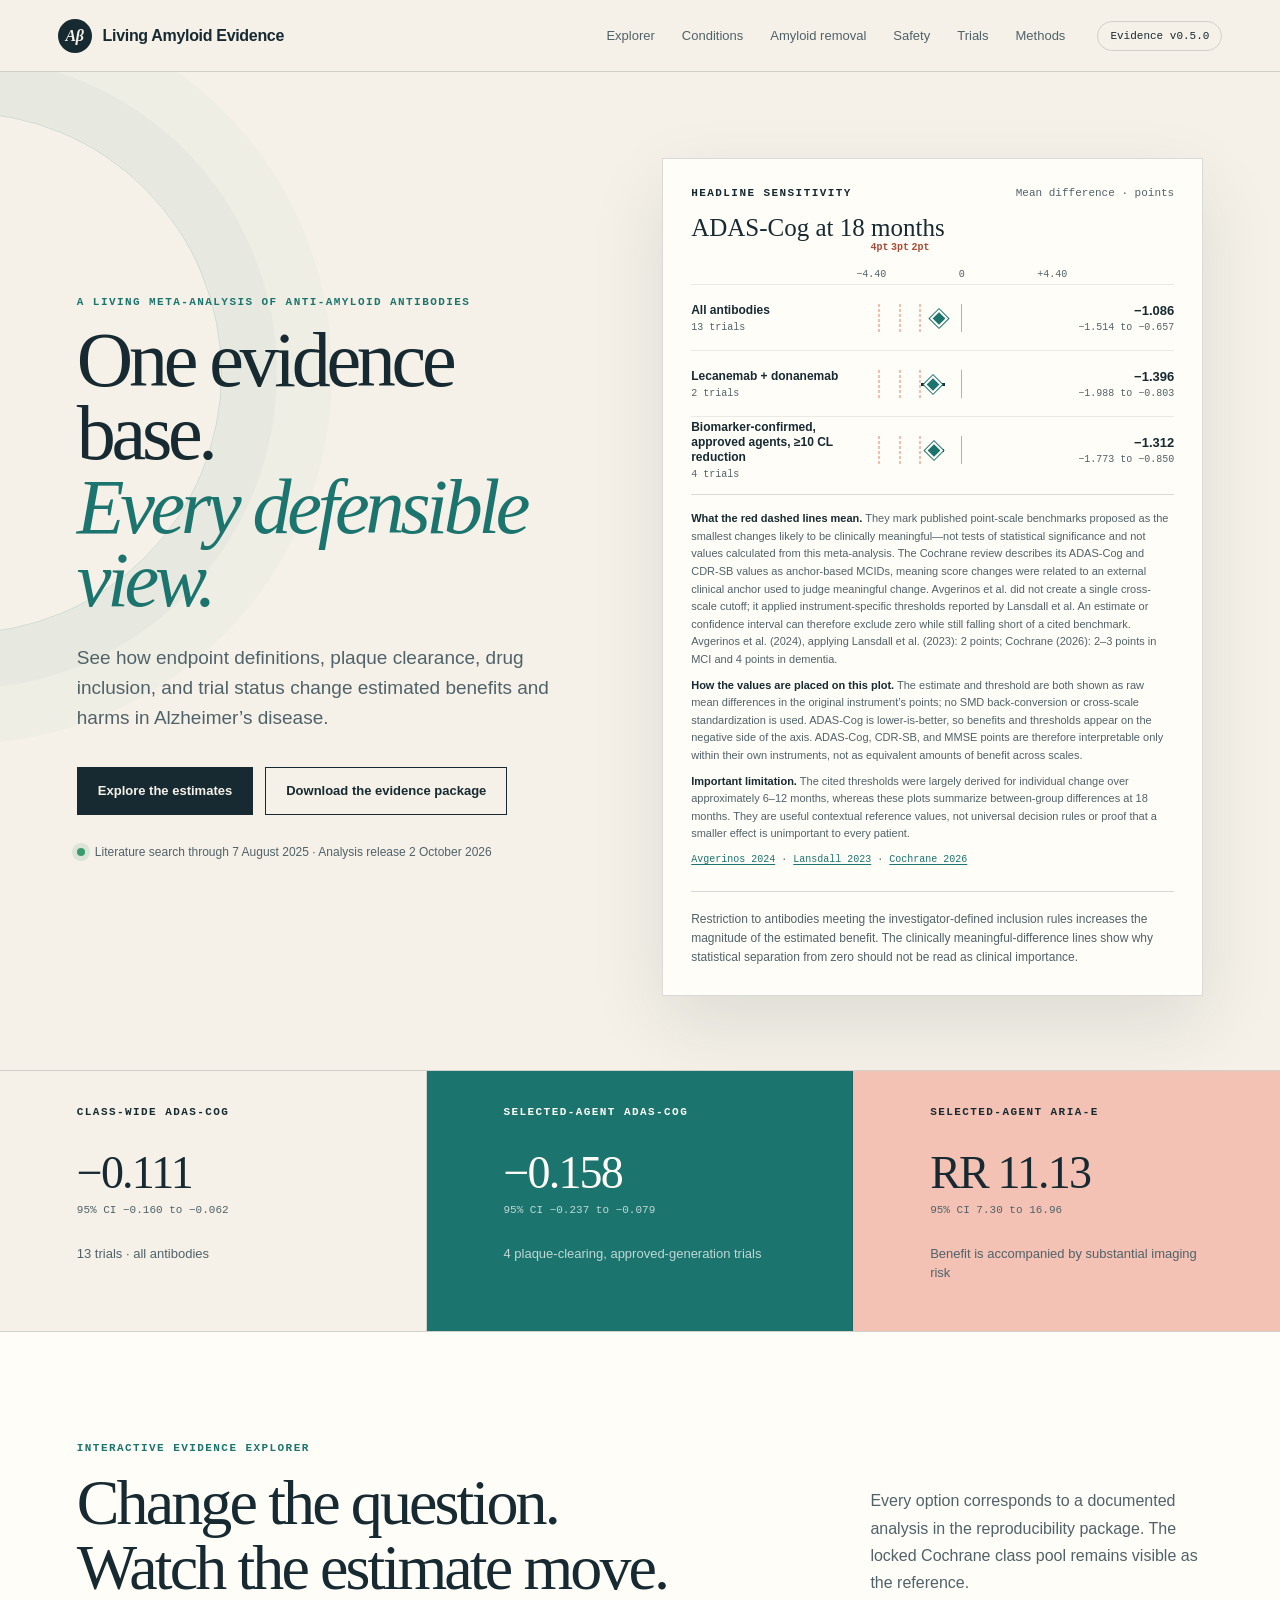
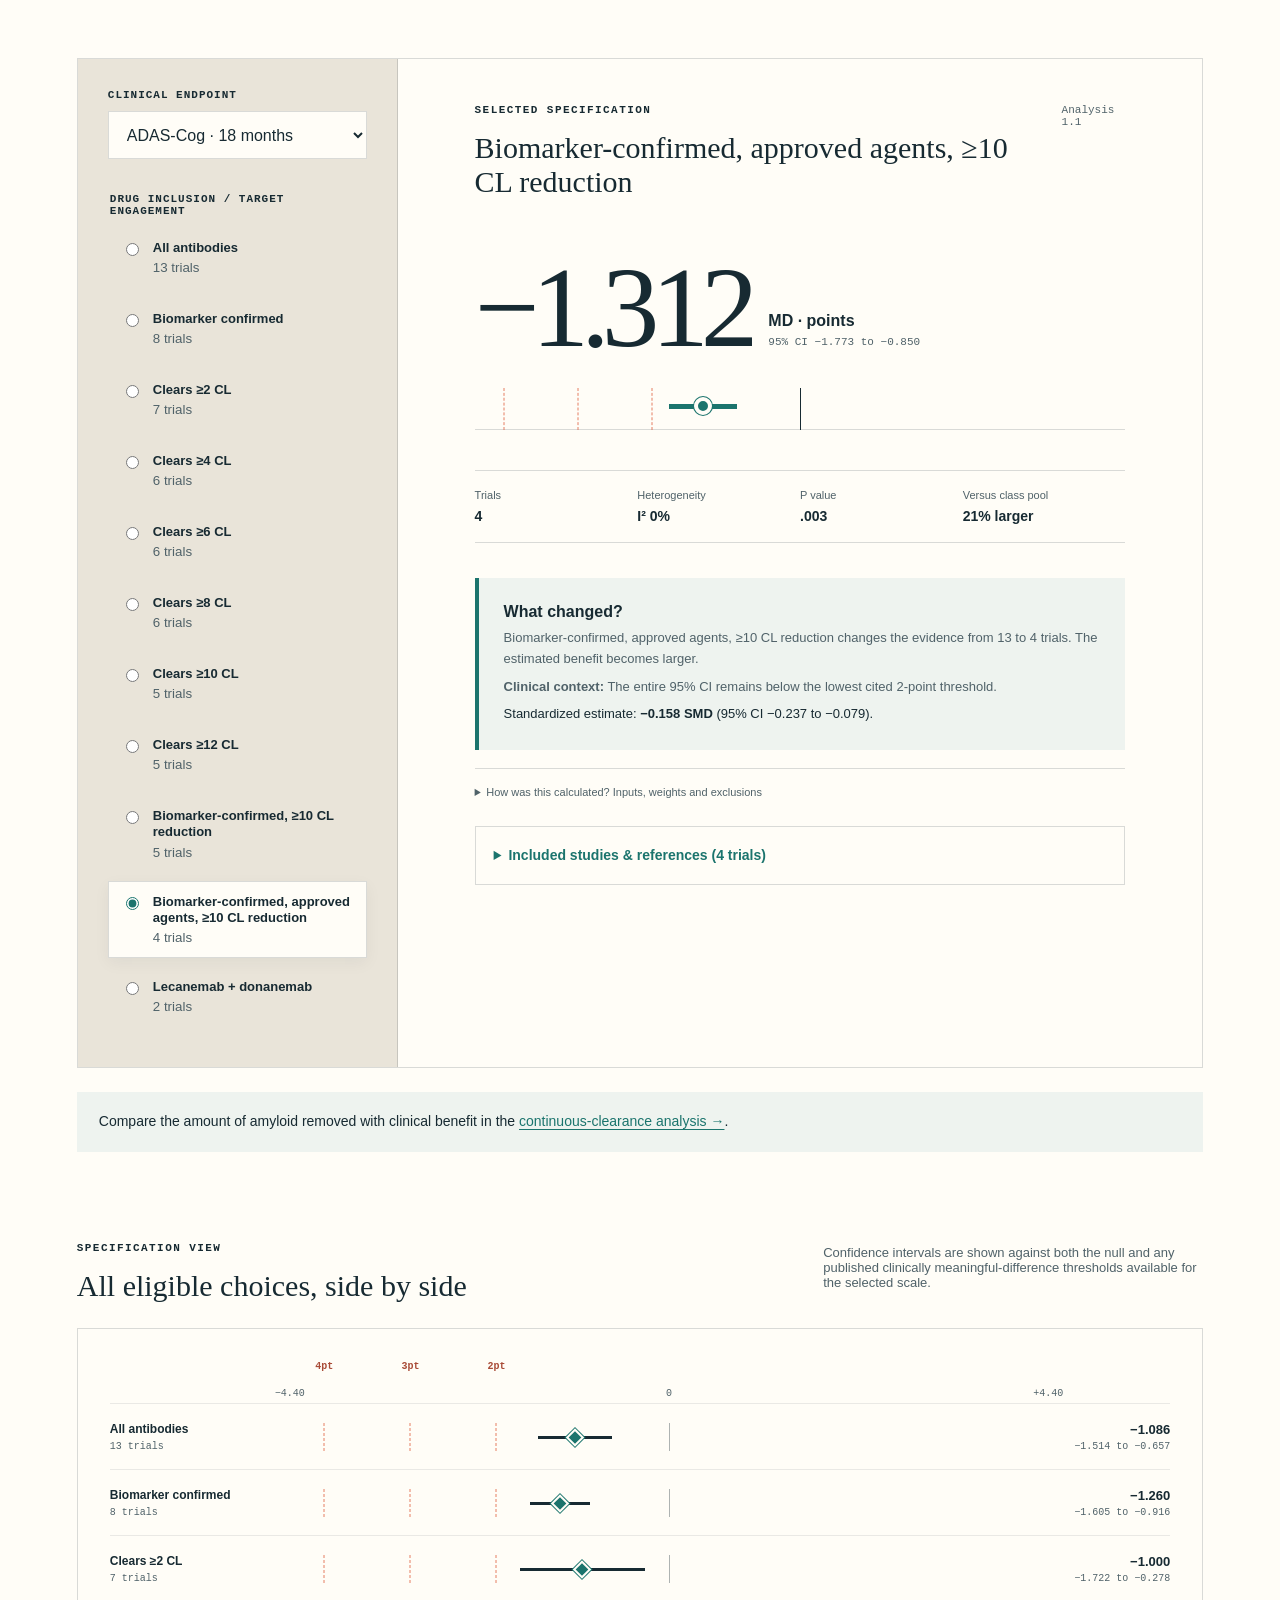
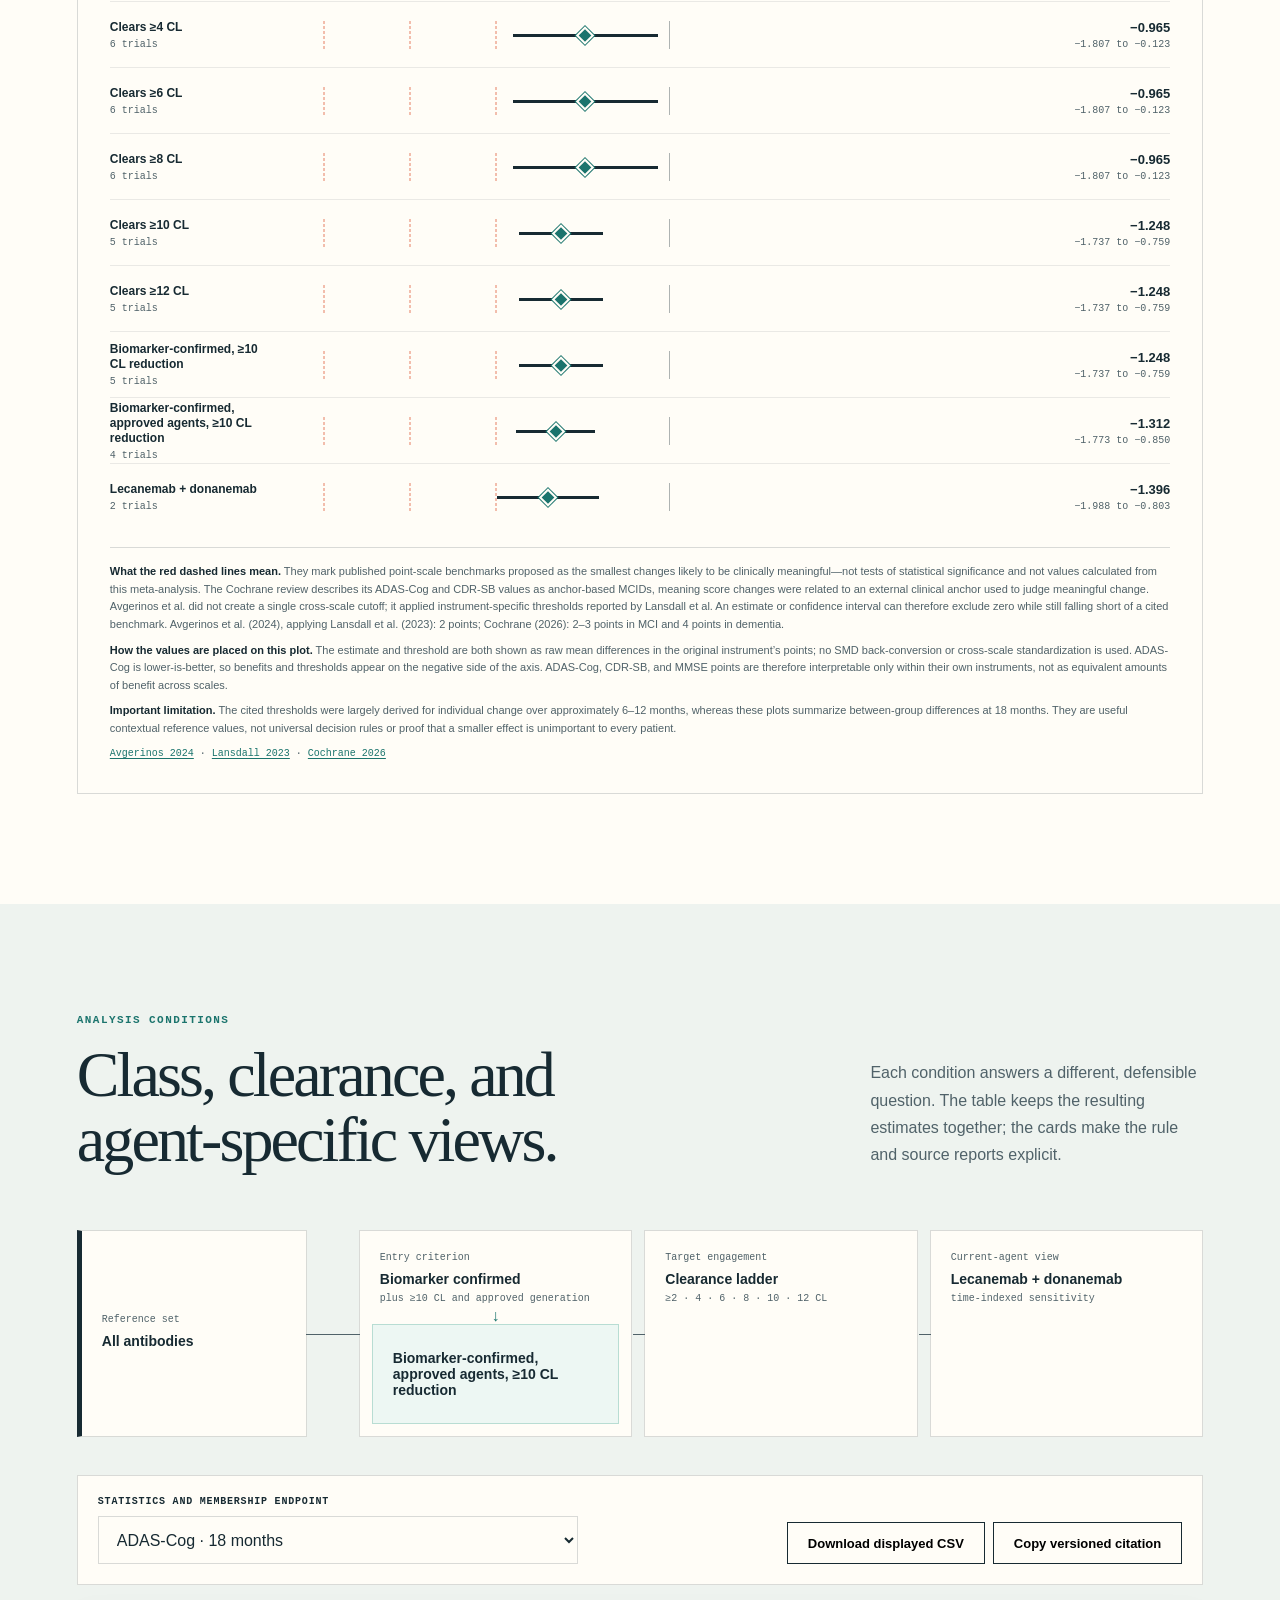
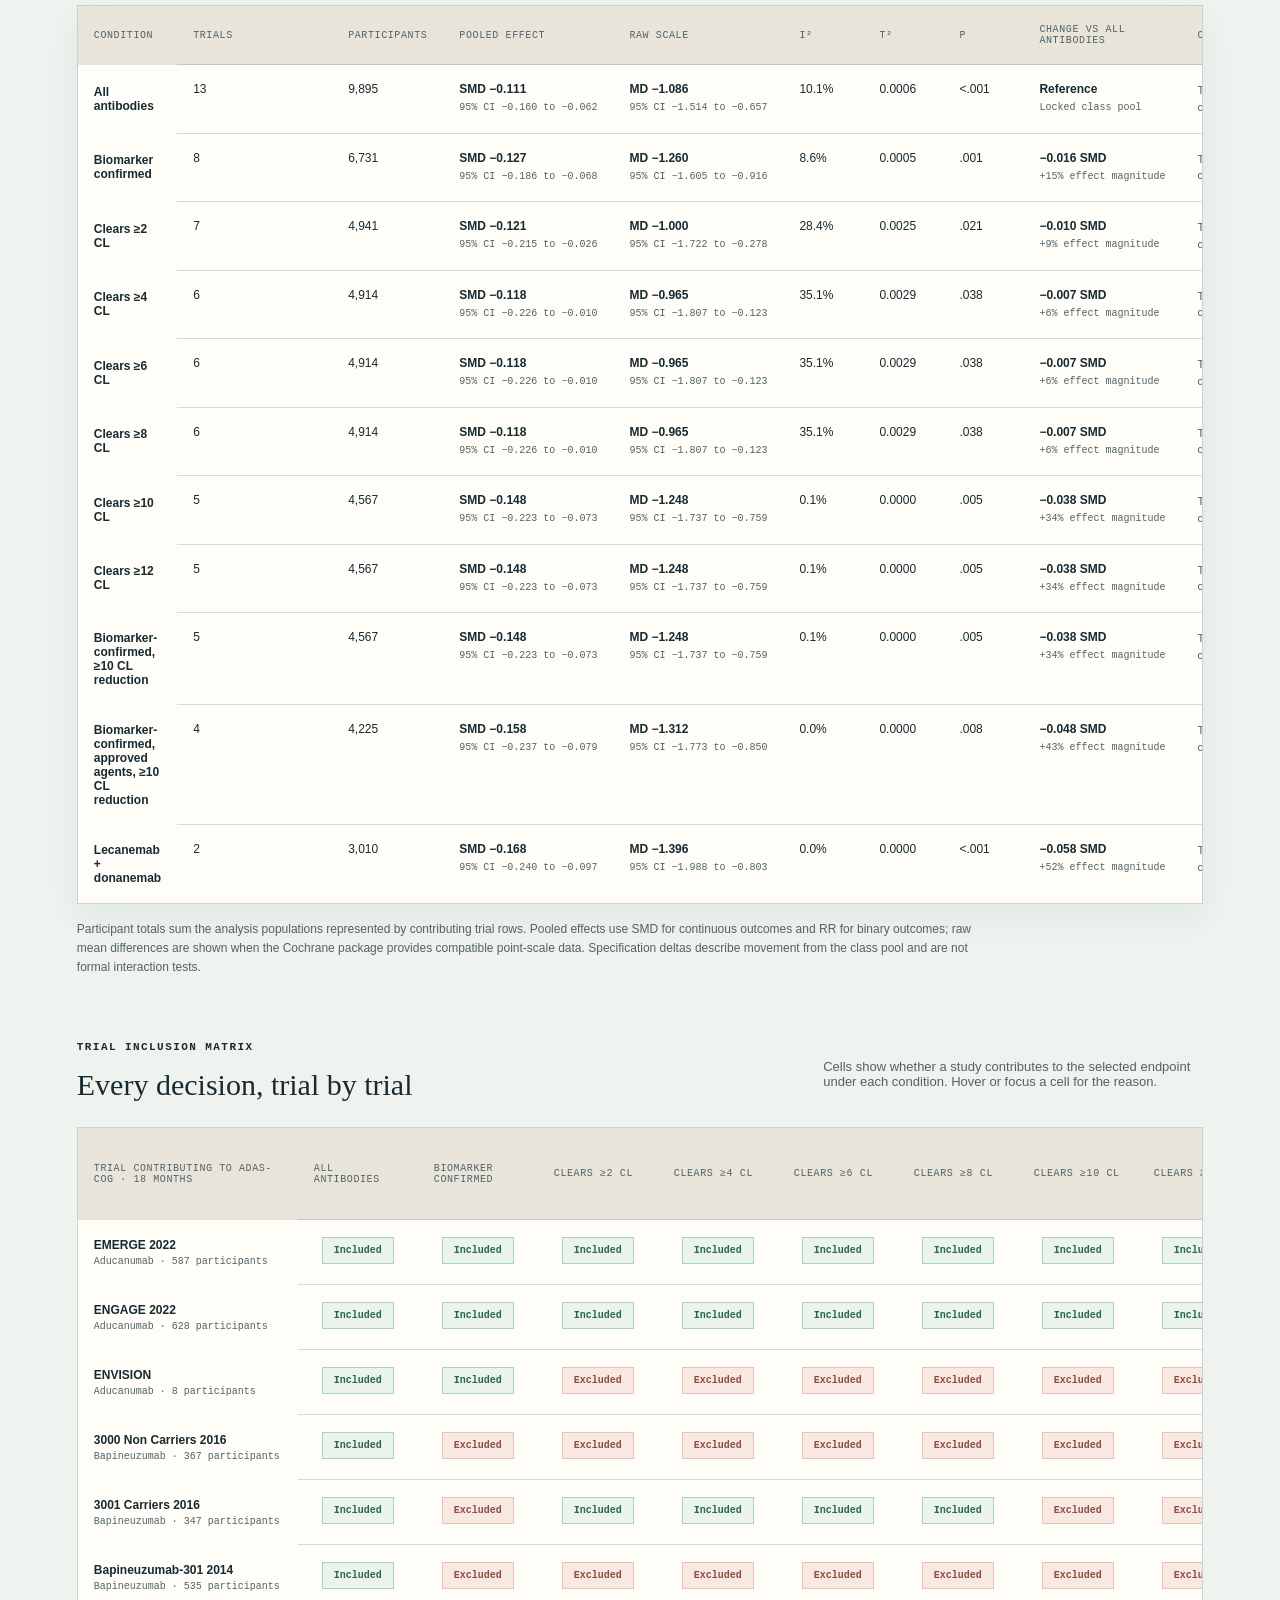
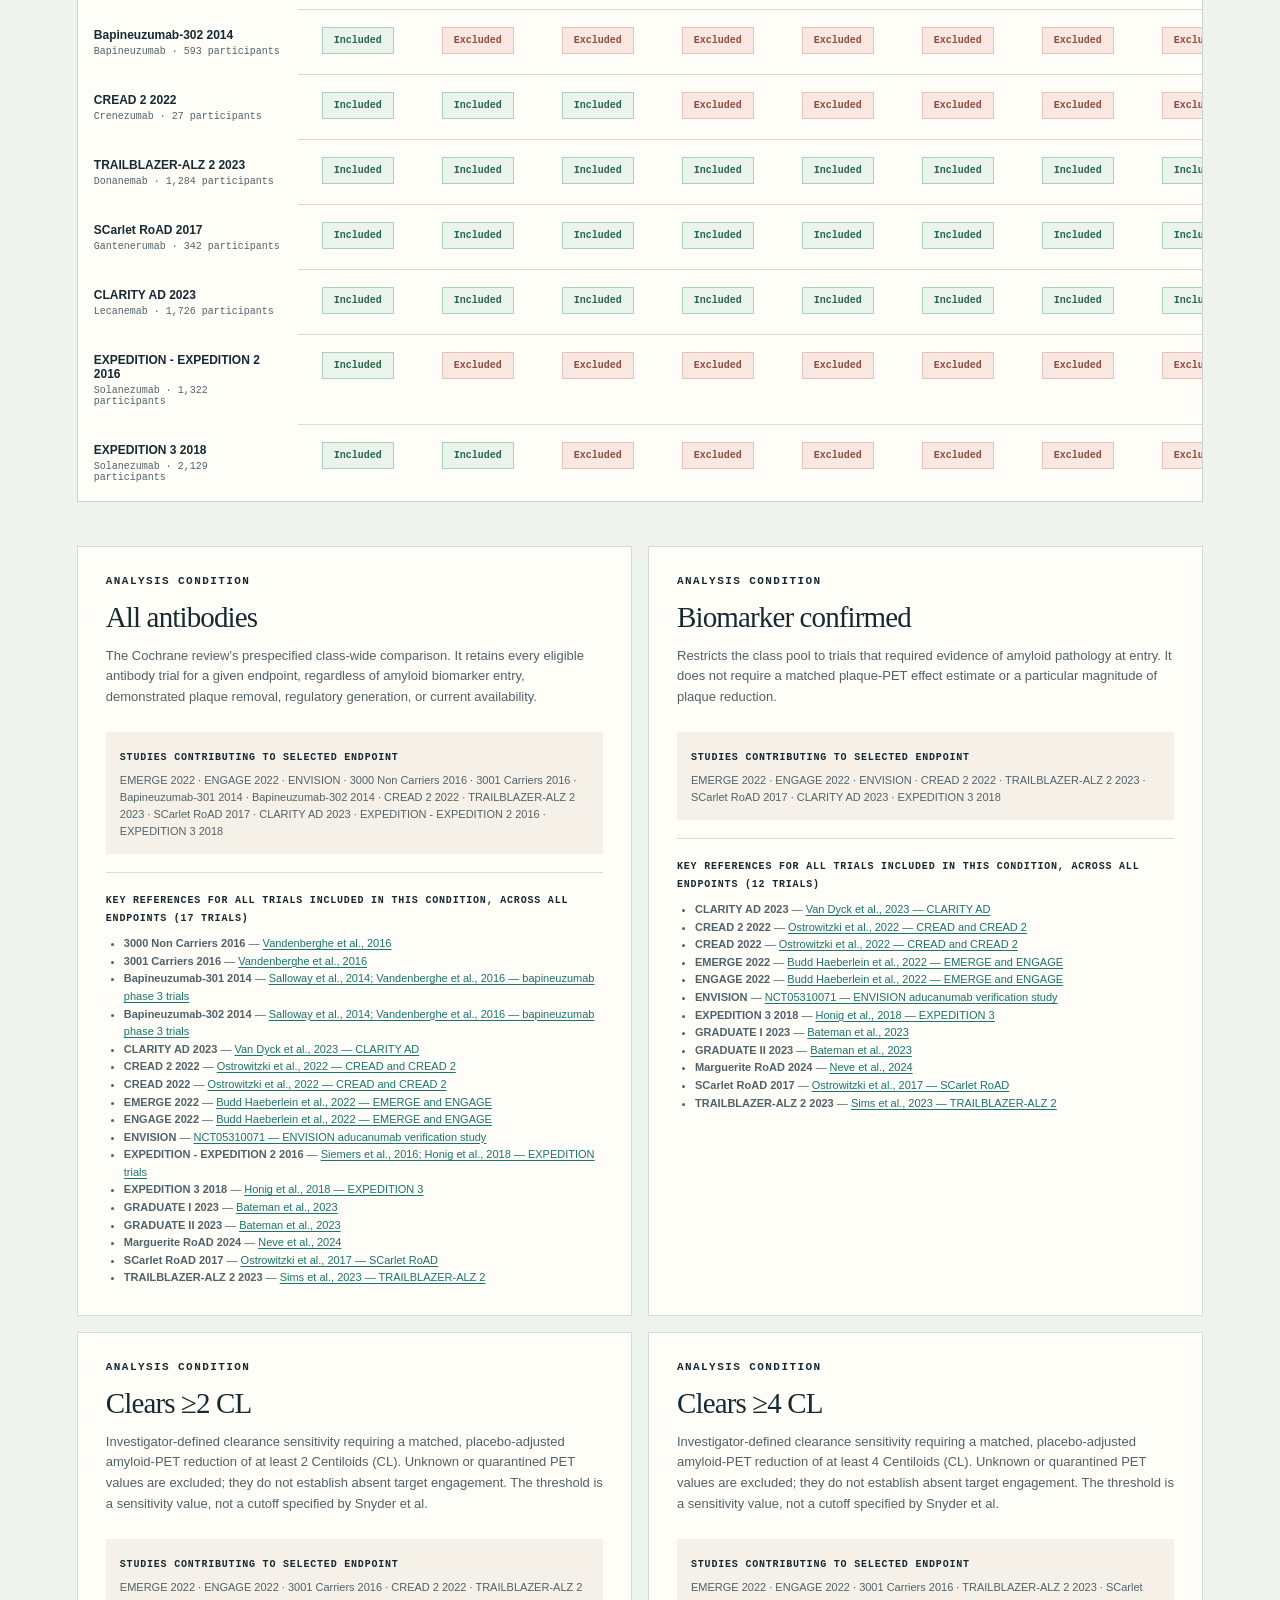
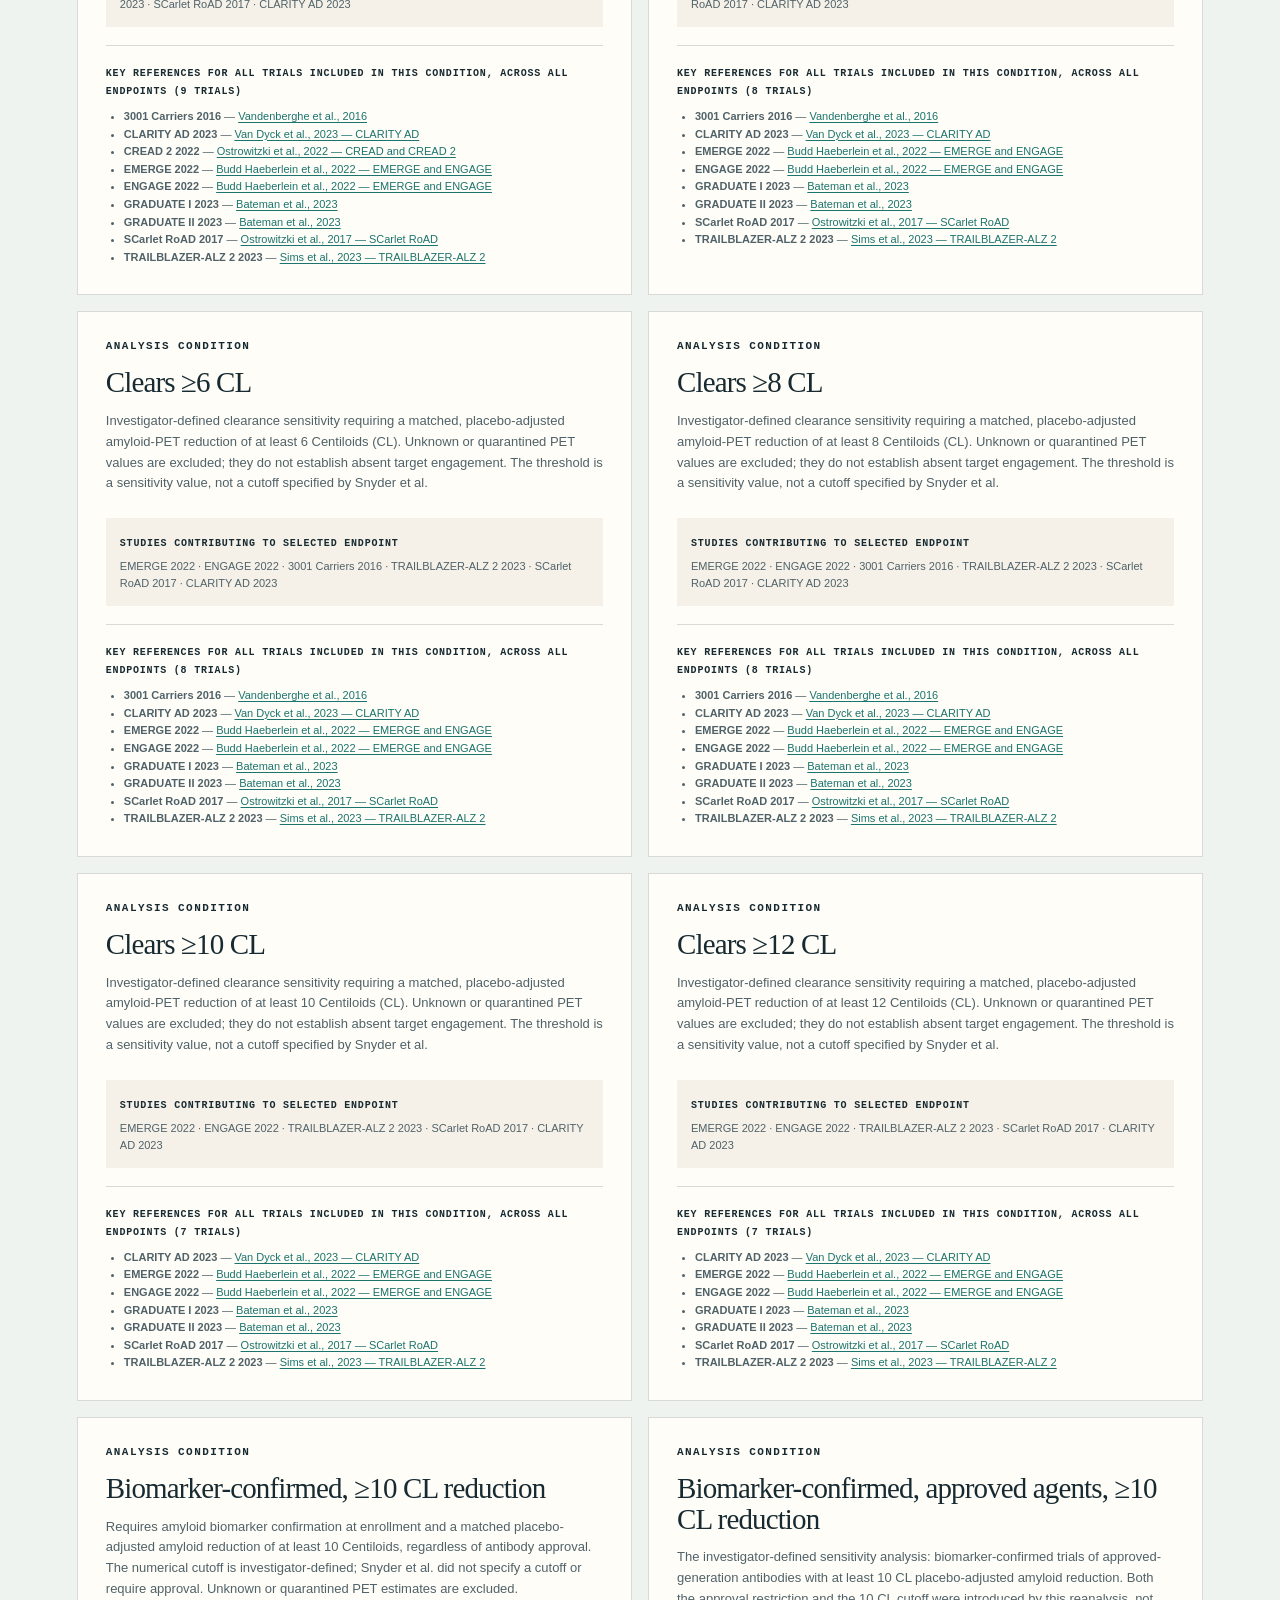
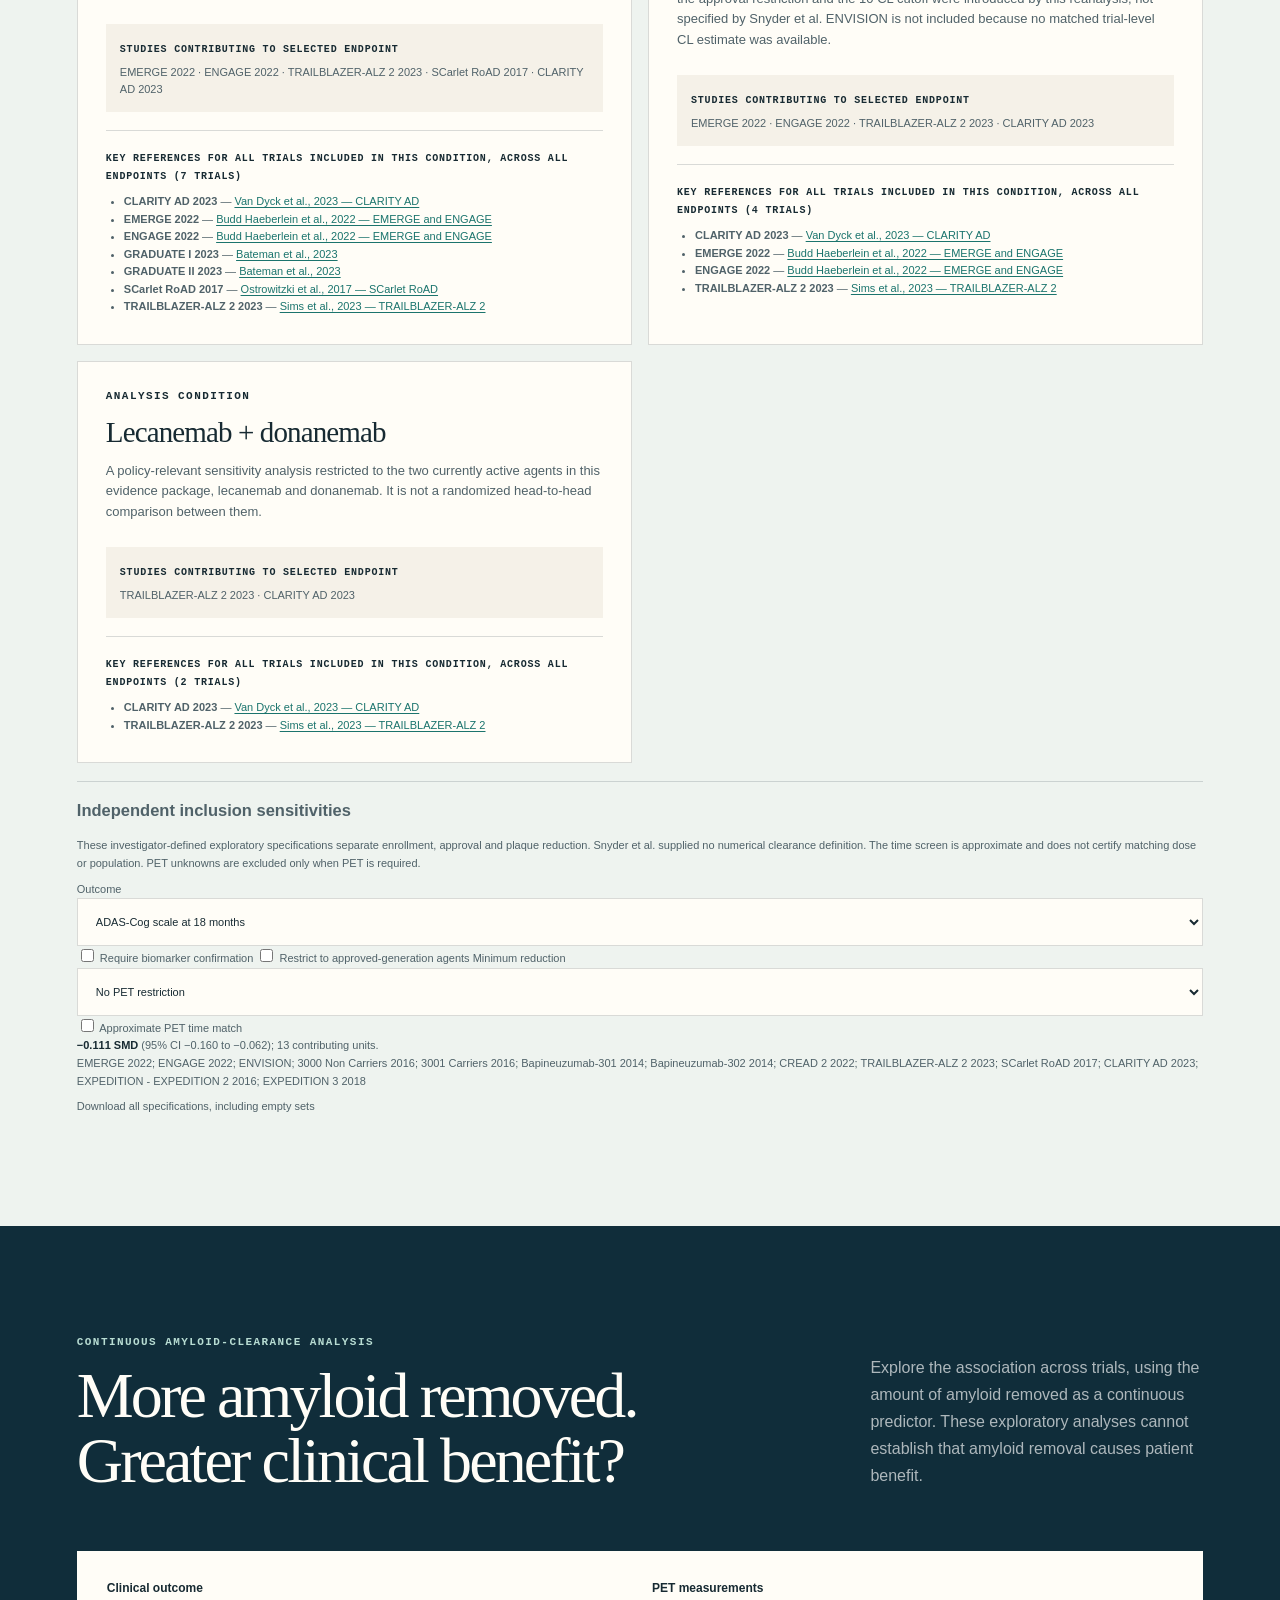
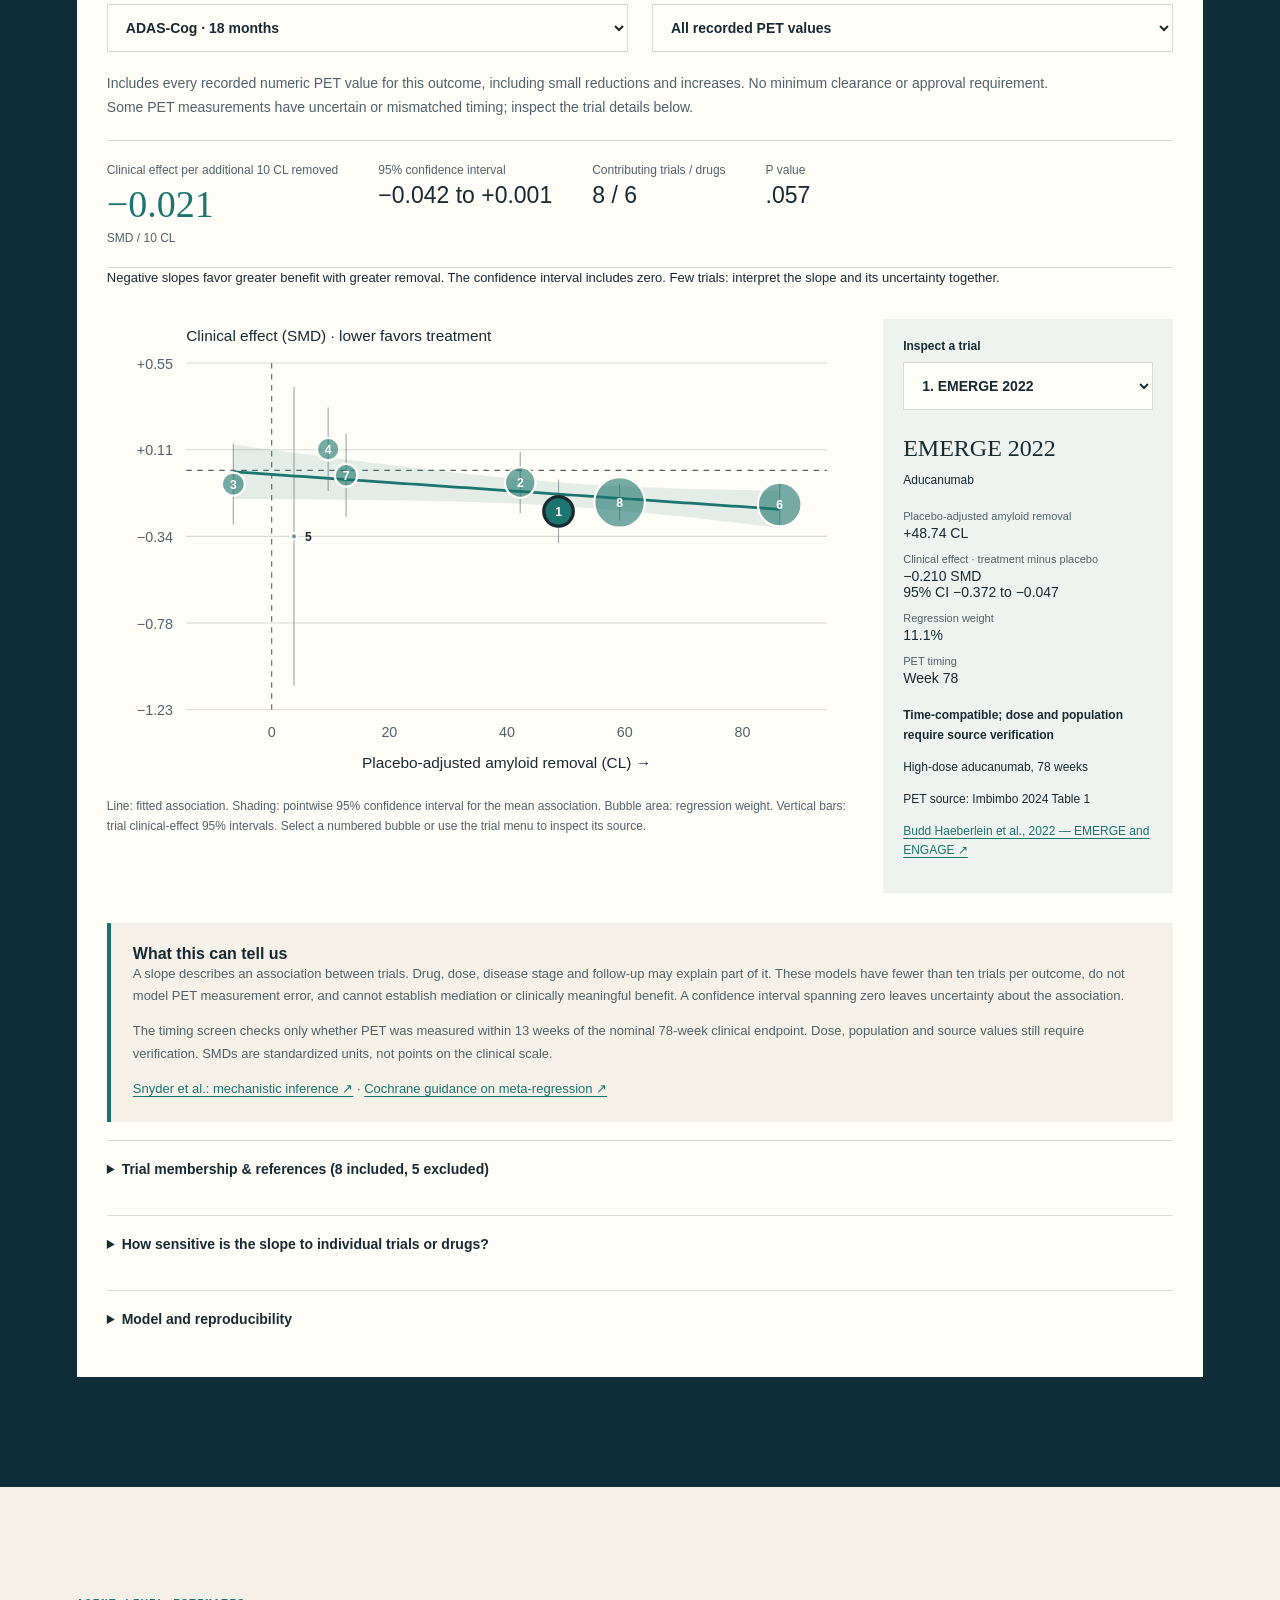
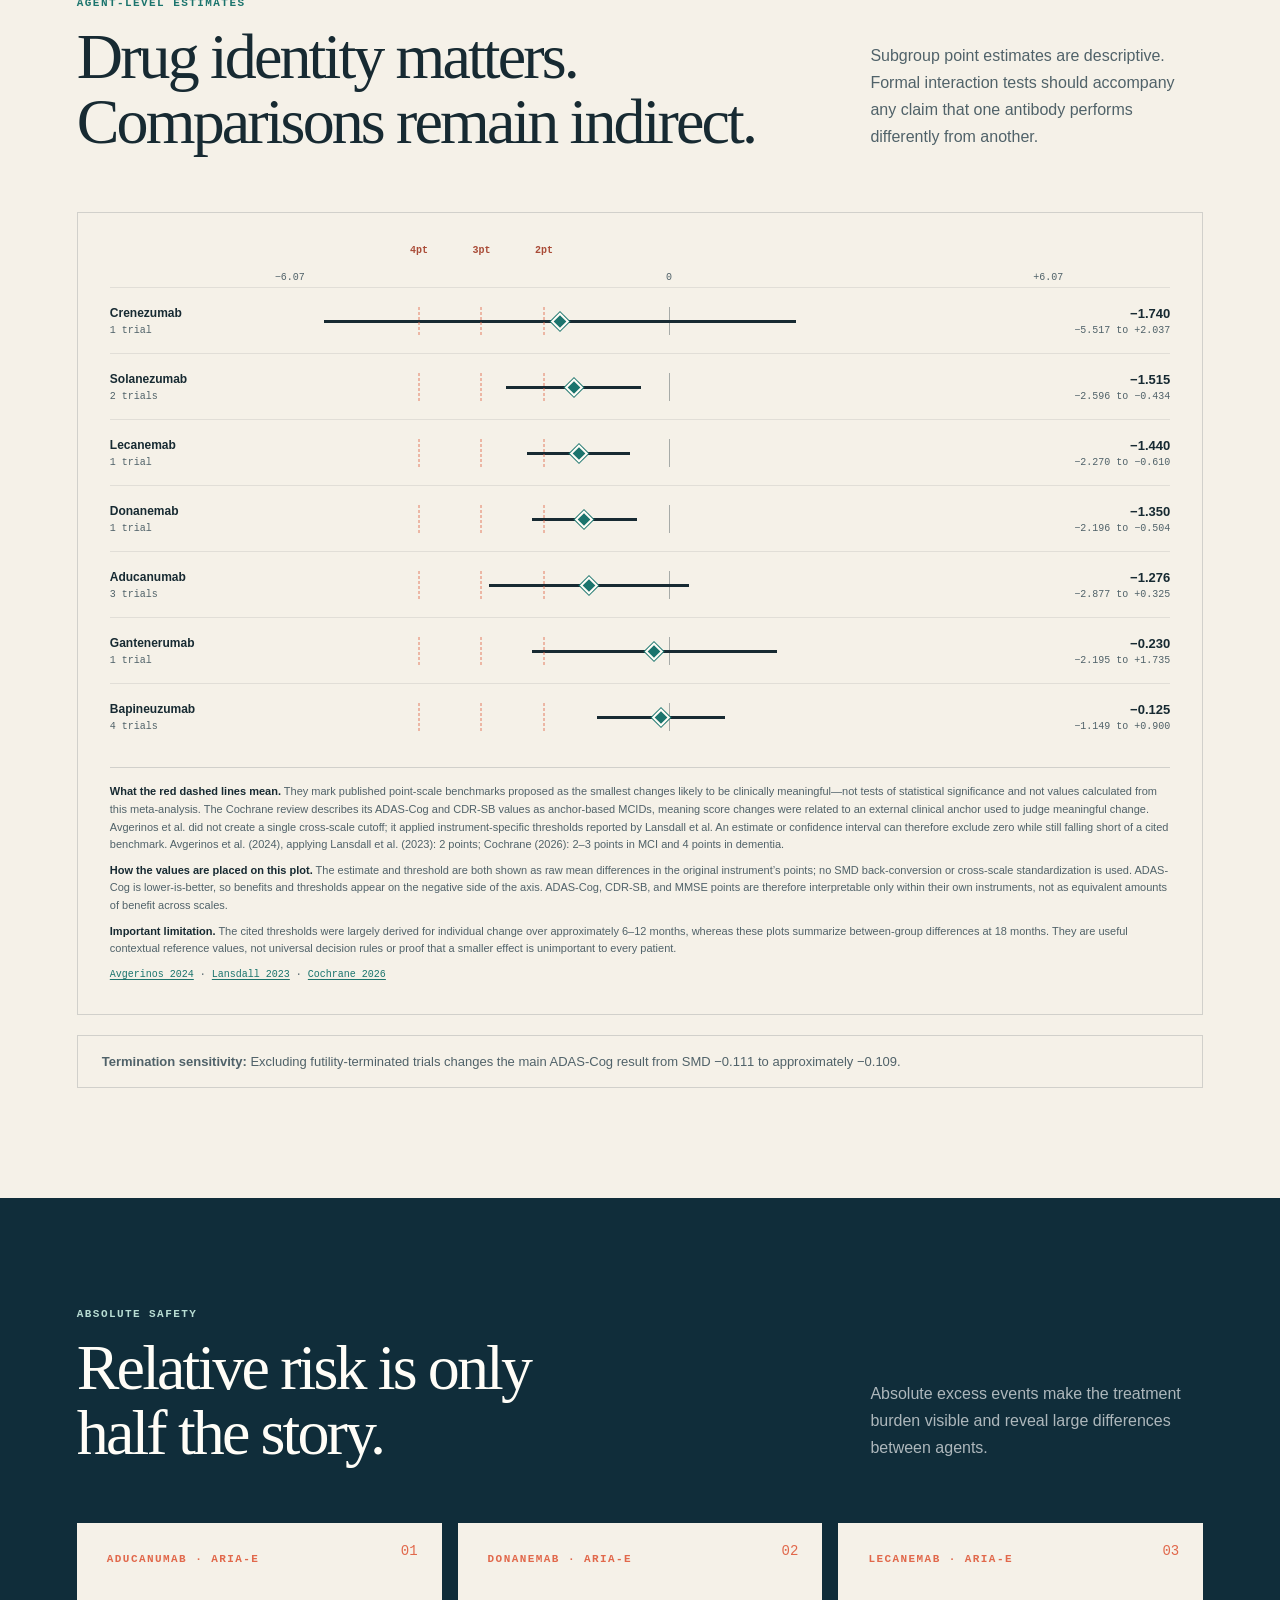
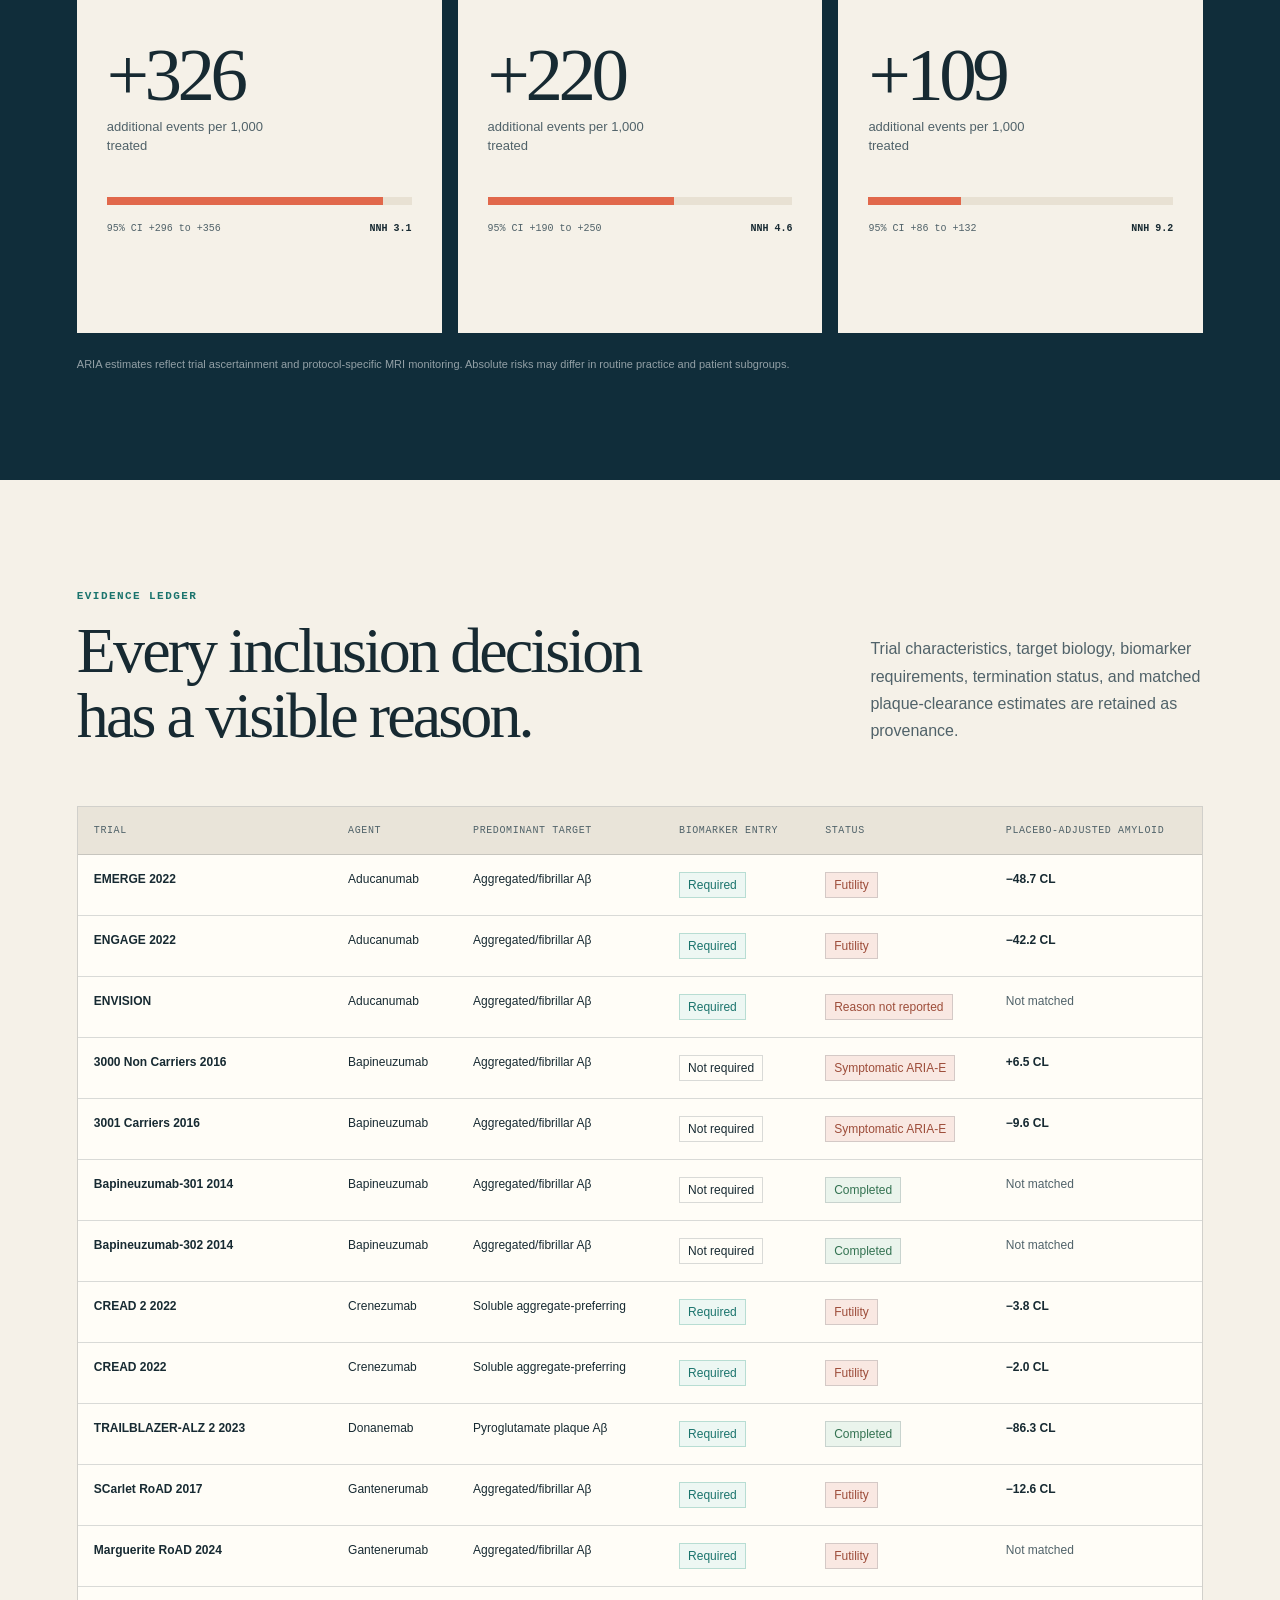
==== commit 62565cd0: "Add continuous amyloid-clearance explorer and reproducible sensitivities" ====
--- a/public/index.html
+++ b/public/index.html
@@ -14,14 +14,15 @@
   <meta name="twitter:image" content="/og.png">
   <title>Living Amyloid Evidence</title>
   <link rel="icon" href="favicon.png">
-  <link rel="stylesheet" href="styles.css">
+  <link rel="stylesheet" href="styles.css?v=0.5.0">
+  <link rel="stylesheet" href="clearance.css?v=0.5.0">
 </head>
 <body>
 <main>
   <header class="site-header">
     <a class="brand" href="#top"><span class="brand-mark">Aβ</span><span>Living Amyloid Evidence</span></a>
-    <nav aria-label="Primary navigation"><a href="#explorer">Explorer</a><a href="#conditions">Conditions</a><a href="#biology">Biology</a><a href="#safety">Safety</a><a href="#trials">Trials</a><a href="#methods">Methods</a></nav>
-    <span class="version-pill">Evidence v0.4.0</span>
+    <nav aria-label="Primary navigation"><a href="#explorer">Explorer</a><a href="#conditions">Conditions</a><a href="#biology">Amyloid removal</a><a href="#safety">Safety</a><a href="#trials">Trials</a><a href="#methods">Methods</a></nav>
+    <span class="version-pill">Evidence v0.5.0</span>
   </header>
 
   <section class="hero" id="top">
@@ -30,7 +31,7 @@
       <h1>One evidence base.<br><em>Every defensible view.</em></h1>
       <p class="hero-lede">See how endpoint definitions, plaque clearance, drug inclusion, and trial status change estimated benefits and harms in Alzheimer’s disease.</p>
       <div class="hero-actions"><a class="button button-primary" href="#explorer">Explore the estimates</a><a class="button button-secondary" href="downloads/reproducibility-package.zip">Download the evidence package</a></div>
-      <div class="status-line"><span class="status-dot"></span>Literature search through 7 August 2025 · Analysis release 15 September 2026</div>
+      <div class="status-line"><span class="status-dot"></span>Literature search through 7 August 2025 · Analysis release 2 October 2026</div>
     </div>
     <div class="hero-figure">
       <div class="figure-head"><div><p class="eyebrow">Headline sensitivity</p><h2>ADAS-Cog at 18 months</h2></div><span>Mean difference · points</span></div>
@@ -60,6 +61,7 @@
         </details>
       </div>
     </div>
+    <p class="clearance-route">Compare the amount of amyloid removed with clinical benefit in the <a href="#biology">continuous-clearance analysis →</a>.</p>
     <div class="all-specifications">
       <div class="subhead"><div><p class="eyebrow">Specification view</p><h3>All eligible choices, side by side</h3></div><p>Confidence intervals are shown against both the null and any published clinically meaningful-difference thresholds available for the selected scale.</p></div>
       <div class="forest-card" id="specification-forest"></div>
@@ -86,8 +88,29 @@
   </section>
 
   <section class="section biology-section" id="biology">
-    <div class="section-heading light-heading"><div><p class="kicker">Mechanism and effect modification</p><h2>Does clearing more amyloid<br>produce more benefit?</h2></div><p>Trial-level Centiloid meta-regression points in the expected direction, but aggregate evidence cannot establish individual-level mediation.</p></div>
-    <div class="biology-grid" id="biology-grid"></div>
+    <div class="section-heading light-heading"><div><p class="kicker">Continuous amyloid-clearance analysis</p><h2>More amyloid removed.<br>Greater clinical benefit?</h2></div><p>Explore the association across trials, using the amount of amyloid removed as a continuous predictor. These exploratory analyses cannot establish that amyloid removal causes patient benefit.</p></div>
+    <div class="clearance-shell">
+      <div class="clearance-toolbar">
+        <label for="clearance-outcome">Clinical outcome<select id="clearance-outcome"></select></label>
+        <label for="clearance-scope">PET measurements<select id="clearance-scope"><option value="all_pet">All recorded PET values</option><option value="time_screen">Approximate timing screen</option></select></label>
+      </div>
+      <p class="clearance-scope-note" id="clearance-scope-note"></p>
+      <div id="clearance-status" role="status" aria-live="polite"></div>
+      <div class="clearance-layout">
+        <div>
+          <div id="clearance-plot"></div>
+          <p class="clearance-chart-note" id="clearance-chart-note"></p>
+        </div>
+        <aside class="clearance-trial-panel" aria-label="Inspect a contributing trial">
+          <label for="clearance-trial">Inspect a trial<select id="clearance-trial"></select></label>
+          <div id="clearance-trial-detail" aria-live="polite"></div>
+        </aside>
+      </div>
+      <div class="clearance-limits"><strong>What this can tell us</strong><p>A slope describes an association between trials. Drug, dose, disease stage and follow-up may explain part of it. These models have fewer than ten trials per outcome, do not model PET measurement error, and cannot establish mediation or clinically meaningful benefit. A confidence interval spanning zero leaves uncertainty about the association.</p><p>The timing screen checks only whether PET was measured within 13 weeks of the nominal 78-week clinical endpoint. Dose, population and source values still require verification. SMDs are standardized units, not points on the clinical scale.</p><p><a href="https://doi.org/10.1002/alz.71696" target="_blank" rel="noopener">Snyder et al.: mechanistic inference ↗</a> · <a href="https://www.cochrane.org/authors/handbooks-and-manuals/handbook/current/chapter-10#section-10-11-4" target="_blank" rel="noopener">Cochrane guidance on meta-regression ↗</a></p></div>
+      <details class="clearance-disclosure"><summary id="clearance-membership-summary">Included and excluded trials</summary><div id="clearance-membership"></div></details>
+      <details class="clearance-disclosure"><summary>How sensitive is the slope to individual trials or drugs?</summary><div id="clearance-sensitivity"></div></details>
+      <details class="clearance-disclosure"><summary>Model and reproducibility</summary><p>Separate random-effects meta-regressions for each outcome use REML heterogeneity estimation and Hartung–Knapp inference with k − 2 degrees of freedom. The predictor is placebo-adjusted plaque reduction divided by 10. Positive x values mean greater removal; negative x values mean more amyloid than placebo. The intercept is estimated freely. No minimum clearance, biomarker-entry or approval restriction is imposed.</p><p>Trial bubble area reflects 1 / (clinical sampling variance + residual heterogeneity). The shaded band is a pointwise 95% confidence interval for the mean fitted association, not a prediction interval for a new trial or patient. Models with fewer than four trials or fewer than two distinct PET values are shown as not estimable. Four trials is a computational reporting minimum, not evidence of reliable inference. All sensitivity results are exploratory, without multiplicity adjustment.</p><p>The source review's combined EXPEDITION / EXPEDITION 2 label is retained as one analysis unit. Missing or quarantined PET measurements are excluded from these models and are never assigned zero. Existing source mappings remain provisional; this release does not claim a new primary-source audit.</p><div class="clearance-downloads"><a href="downloads/continuous-clearance-models.csv">Model estimates CSV ↓</a><a href="downloads/continuous-clearance-inputs.csv">Trial inputs &amp; decisions CSV ↓</a><a href="downloads/continuous-clearance-sensitivity.csv">Omission sensitivities CSV ↓</a><a href="downloads/reproducibility-package.zip">Reproducibility package ZIP ↓</a></div></details>
+    </div>
   </section>
 
   <section class="section" id="agents">
@@ -122,10 +145,11 @@
     <div class="downloads"><div><p class="eyebrow">Open evidence package</p><h3>Inspect, reproduce, or extend the work.</h3><p>The unified archive contains the raw Cochrane package, separate primary and extended results, numbered source scripts, file-level provenance, checksums, and one-command verification.</p></div><div class="download-links"><a href="downloads/methods-results.md">Current Methods and Results <span>Markdown ↓</span></a><a href="downloads/release-differences.csv">Changes from v0.1.1 <span>CSV ↓</span></a><a href="downloads/primary-reanalysis-report.pdf">Historical v0.1.1 primary report <span>PDF ↗</span></a><a href="downloads/extended-reanalysis-report.pdf">Historical v0.1.1 extended report <span>PDF ↗</span></a><a href="downloads/outcome-sensitivities.csv">Outcome sensitivities <span>CSV ↓</span></a><a href="downloads/reproducibility-package.zip">Unified reproducibility package <span>ZIP ↓</span></a></div></div>
   </section>
 
-  <footer><div class="brand"><span class="brand-mark">Aβ</span><span>Living Amyloid Evidence</span></div><p>Research synthesis for transparent exploration—not individualized medical advice.</p><p id="release-meta">Evidence version 0.4.0 · 2026-09-23</p></footer>
+  <footer><div class="brand"><span class="brand-mark">Aβ</span><span>Living Amyloid Evidence</span></div><p>Research synthesis for transparent exploration—not individualized medical advice.</p><p id="release-meta">Evidence version 0.5.0 · 2026-10-02</p></footer>
 </main>
-<script src="evidence-inline.js"></script>
-<script src="app.js" defer></script>
-<script src="traceability.js" defer></script>
+<script src="evidence-inline.js?v=0.5.0"></script>
+<script src="app.js?v=0.5.0" defer></script>
+<script src="traceability.js?v=0.5.0" defer></script>
+<script src="clearance.js?v=0.5.0" defer></script>
 </body>
 </html>
--- a/public/clearance.css
+++ b/public/clearance.css
@@ -0,0 +1,61 @@
+.clearance-route { margin: 24px 0 0; padding: 18px 22px; background: #eef3ef; font-size: 14px; line-height: 1.7; }
+.clearance-route a { color: var(--teal); text-decoration: underline; text-underline-offset: 3px; }
+.clearance-shell { padding: 30px; background: var(--white); color: var(--ink); }
+.clearance-toolbar { display: flex; gap: 24px; flex-wrap: wrap; }
+.clearance-toolbar label { flex: 1; min-width: 220px; }
+.clearance-shell label { display: block; font-size: 12px; font-weight: 700; }
+.clearance-shell select { display: block; margin-top: 9px; font-size: 14px; }
+.clearance-scope-note { max-width: 950px; margin: 20px 0; font-size: 14px; line-height: 1.7; color: var(--ink-soft); }
+.clearance-metrics { display: flex; flex-wrap: wrap; gap: 24px 40px; border-block: 1px solid var(--line); padding: 22px 0; }
+.clearance-metrics > div { display: flex; flex-direction: column; gap: 5px; }
+.clearance-metrics span { font-size: 12px; color: var(--ink-soft); }
+.clearance-metrics strong { font-size: 23px; font-weight: 500; }
+.clearance-metrics .clearance-slope { font: 500 38px Georgia, serif; color: var(--teal); }
+.clearance-direction { font-size: 13px; line-height: 1.6; }
+.clearance-layout { display: grid; grid-template-columns: minmax(0, 1fr) 290px; gap: 28px; margin: 30px 0; align-items: start; }
+#clearance-plot { min-width: 0; }
+.clearance-chart { display: block; width: 100%; height: auto; overflow: visible; }
+.clearance-chart text { font-family: Arial, sans-serif; fill: var(--ink-soft); font-size: 13px; }
+.clearance-chart .plot-label { font-size: 14px; fill: var(--ink); }
+.clearance-chart .grid-line { stroke: var(--line); stroke-width: 1; }
+.clearance-chart .zero-line { stroke: var(--ink-soft); stroke-dasharray: 5 5; }
+.clearance-chart .confidence-band { fill: var(--teal); opacity: .12; }
+.clearance-chart .regression-line { fill: none; stroke: var(--teal); stroke-width: 2.5; }
+.clearance-chart .trial-interval { stroke: var(--ink-soft); opacity: .55; }
+.clearance-dot { cursor: pointer; outline: none; }
+.clearance-dot circle { fill: var(--teal); fill-opacity: .6; stroke: var(--white); stroke-width: 2; }
+.clearance-dot text { fill: white; font-size: 11px; font-weight: 700; pointer-events: none; }
+.clearance-dot text.small-bubble-label { fill: var(--ink); }
+.clearance-dot:hover circle, .clearance-dot:focus-visible circle, .clearance-dot[aria-pressed="true"] circle { fill-opacity: 1; stroke: var(--ink); stroke-width: 3; }
+.clearance-dot circle.clearance-hit-target { fill: transparent; stroke: none; }
+.clearance-chart-note { color: var(--ink-soft); font-size: 12px; line-height: 1.7; margin: 15px 0 0; }
+.clearance-trial-panel { padding: 20px; background: #eef3ef; min-width: 0; }
+.clearance-trial-panel h3 { font: 500 24px/1.2 Georgia, serif; margin: 24px 0 8px; }
+.clearance-trial-panel p { font-size: 12px; line-height: 1.65; }
+.clearance-trial-panel dl { margin: 20px 0; }
+.clearance-trial-panel dt { color: var(--ink-soft); font-size: 11px; margin-top: 12px; }
+.clearance-trial-panel dd { margin: 3px 0 0; font-size: 14px; }
+.clearance-shell a { color: var(--teal); text-decoration: underline; text-underline-offset: 3px; overflow-wrap: anywhere; }
+.clearance-shell a:focus-visible, .clearance-shell summary:focus-visible, .clearance-shell select:focus-visible { outline: 2px solid var(--teal); outline-offset: 3px; }
+.clearance-limits { padding: 22px; background: var(--paper); border-left: 4px solid var(--teal); }
+.clearance-limits p, .clearance-disclosure > p, .clearance-disclosure div > p { font-size: 13px; line-height: 1.7; color: var(--ink-soft); }
+.clearance-limits p:last-child { margin-bottom: 0; }
+.clearance-disclosure { margin-top: 18px; border-top: 1px solid var(--line); }
+.clearance-disclosure > summary { padding: 20px 0; cursor: pointer; font-size: 14px; font-weight: 700; }
+.clearance-disclosure h3 { font: 500 24px Georgia, serif; }
+.clearance-disclosure th, .clearance-disclosure td { white-space: normal; min-width: 95px; font-size: 12px; }
+.clearance-disclosure th:first-child, .clearance-disclosure td:first-child { min-width: 170px; }
+.clearance-disclosure caption { text-align: left; padding: 15px 0; font-weight: 700; }
+.clearance-disclosure .table-wrap { max-width: 100%; }
+.clearance-disclosure .table-wrap:focus-visible { outline: 2px solid var(--teal); }
+.clearance-trial-note { display: block; color: var(--ink-soft); font-size: 11px; margin-top: 6px; }
+.clearance-downloads { display: flex; gap: 12px 24px; flex-wrap: wrap; margin: 20px 0; font-size: 13px; }
+@media (max-width: 1100px) { .clearance-layout { grid-template-columns: minmax(0, 1fr); } .clearance-trial-panel { max-width: none; } }
+@media (max-width: 650px) {
+  .clearance-shell { padding: 20px 14px; }
+  .clearance-toolbar { gap: 18px; }
+  .clearance-toolbar label { min-width: 0; flex-basis: 100%; }
+  .clearance-metrics { gap: 20px; }
+  .clearance-metrics strong { font-size: 19px; }
+  .clearance-limits { padding: 16px; }
+}
